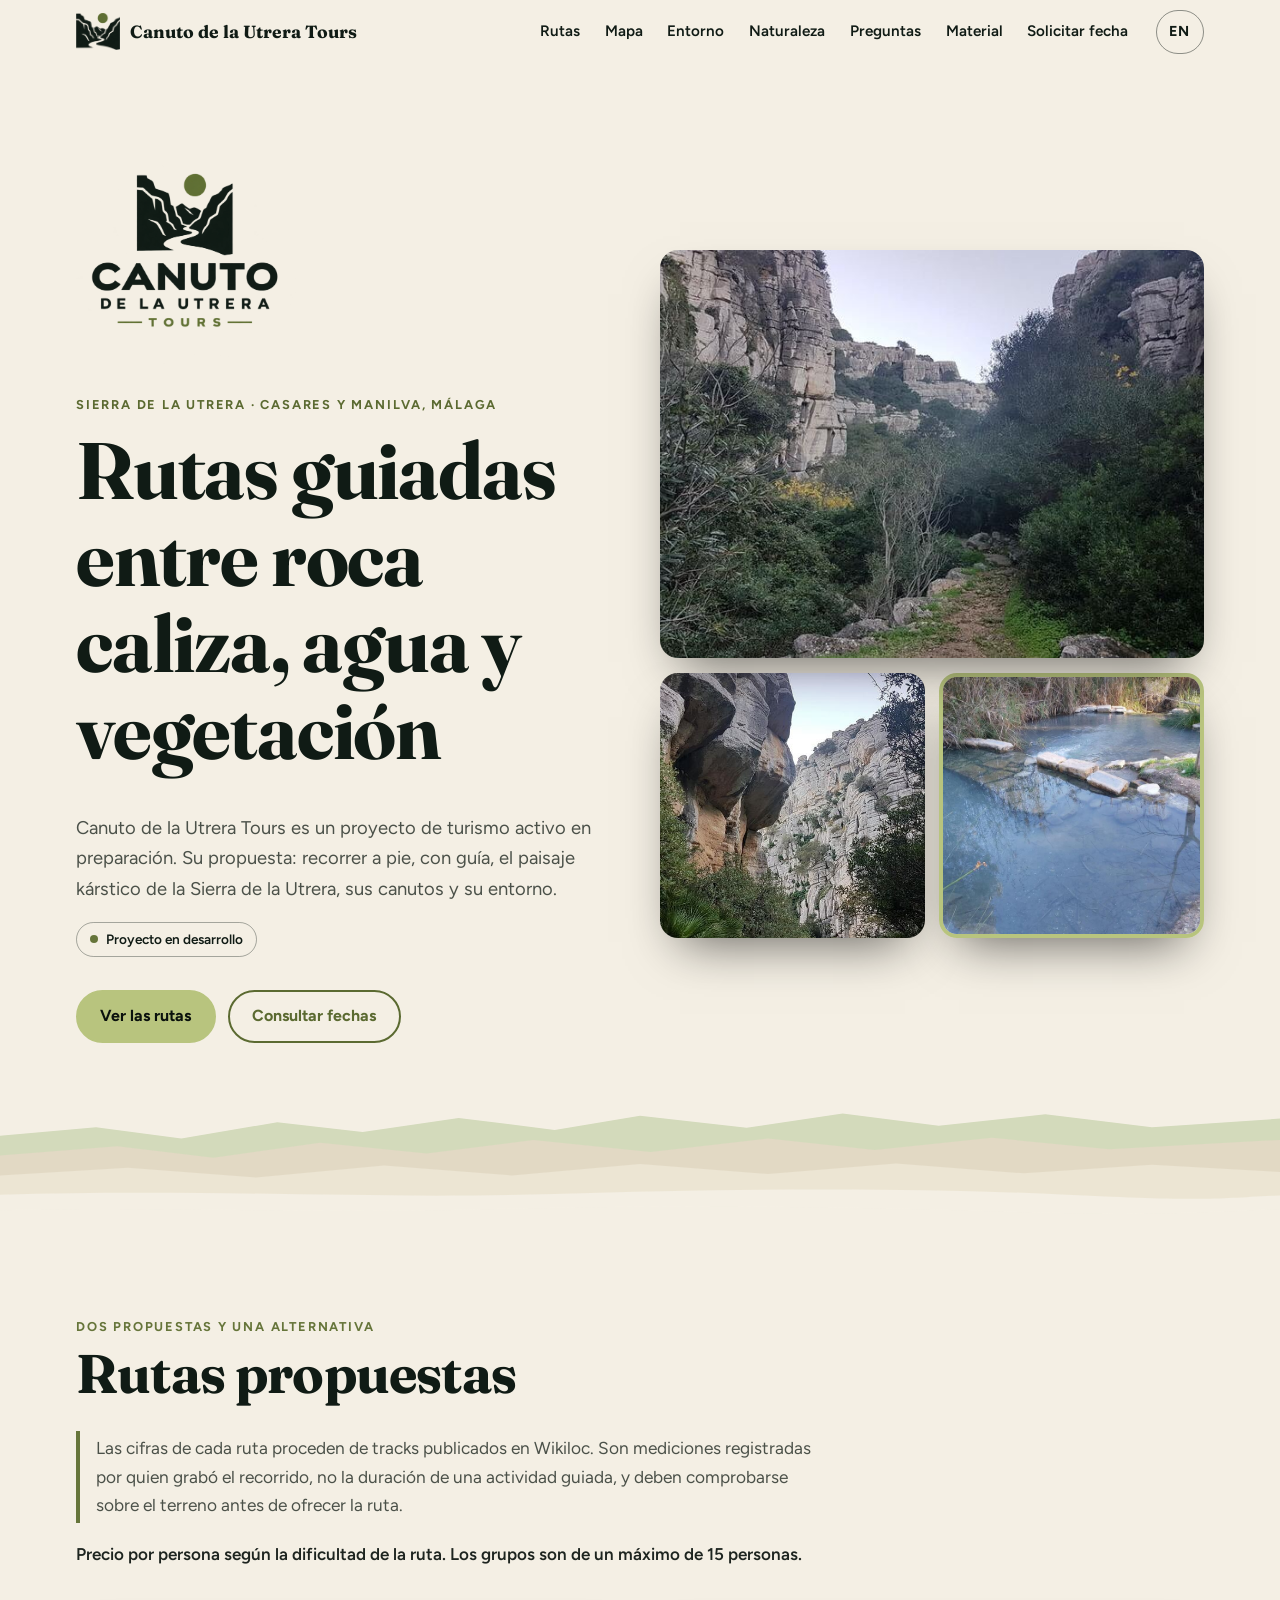
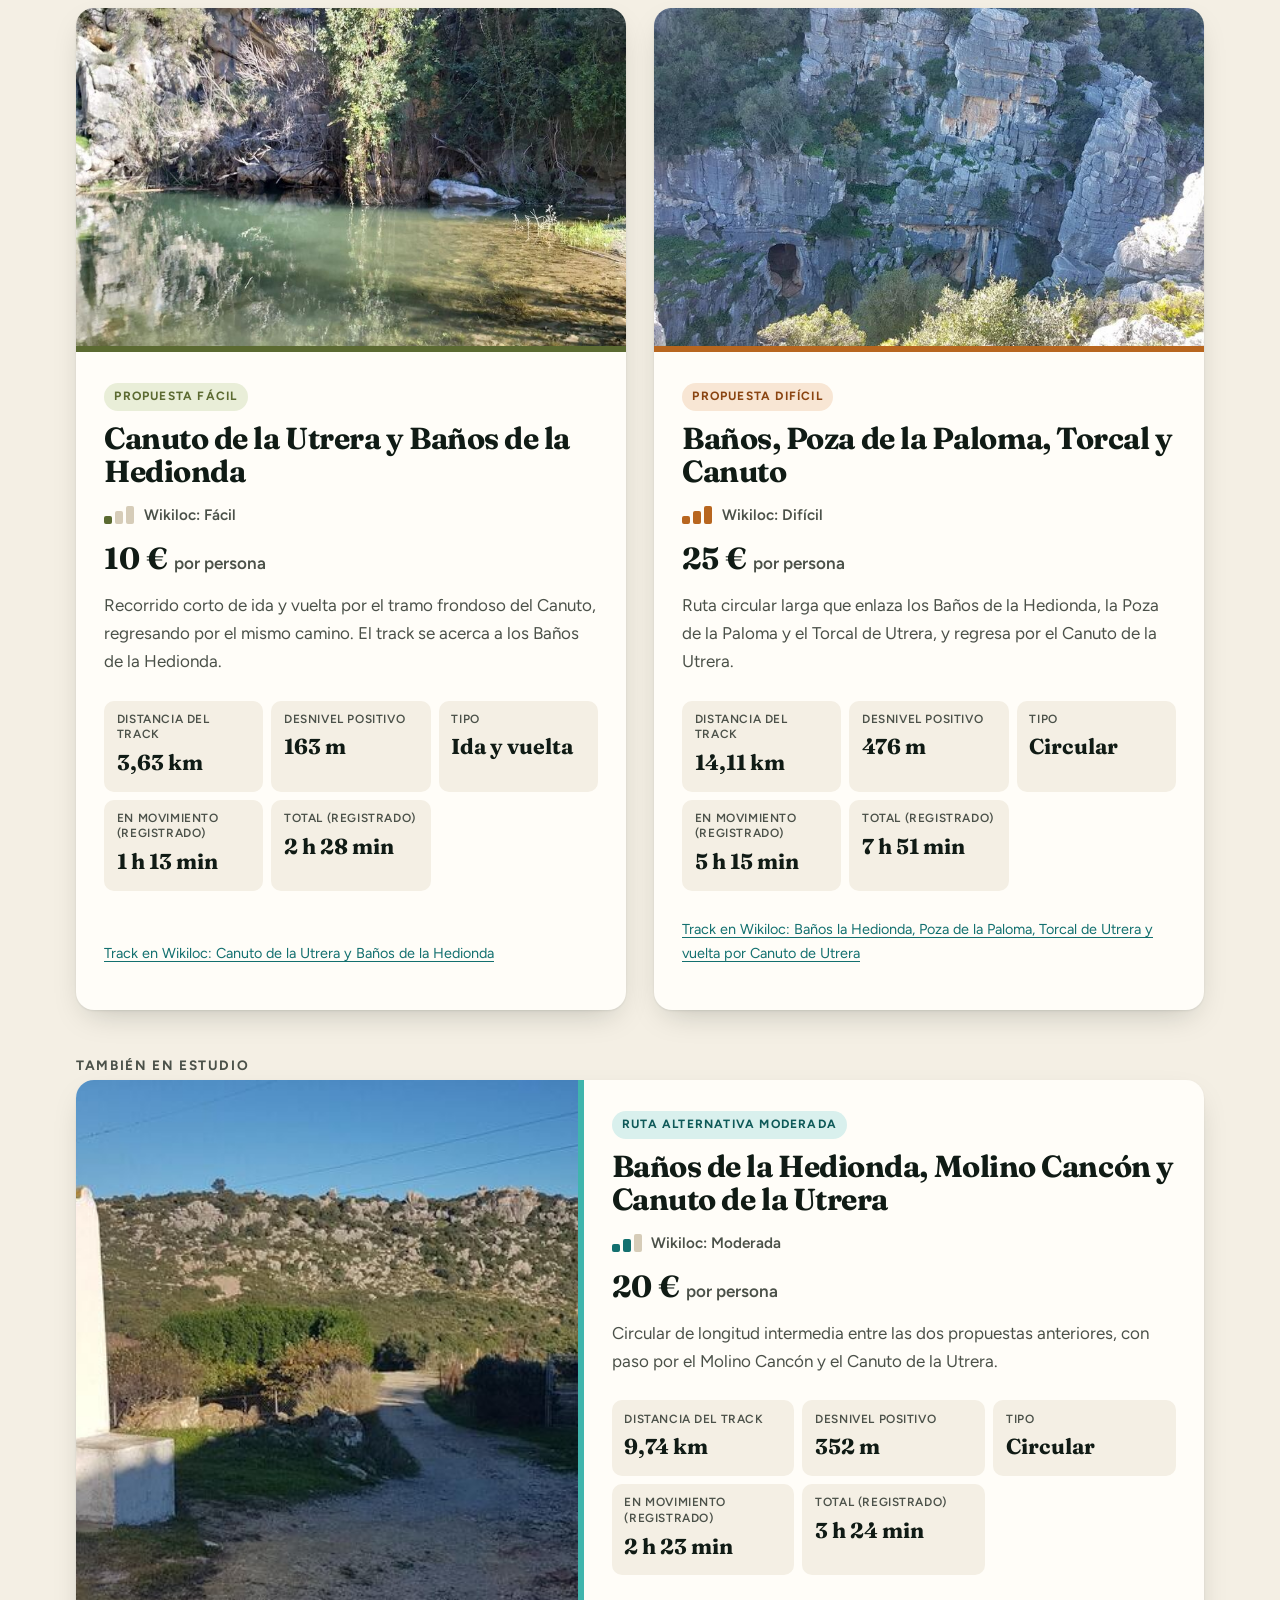
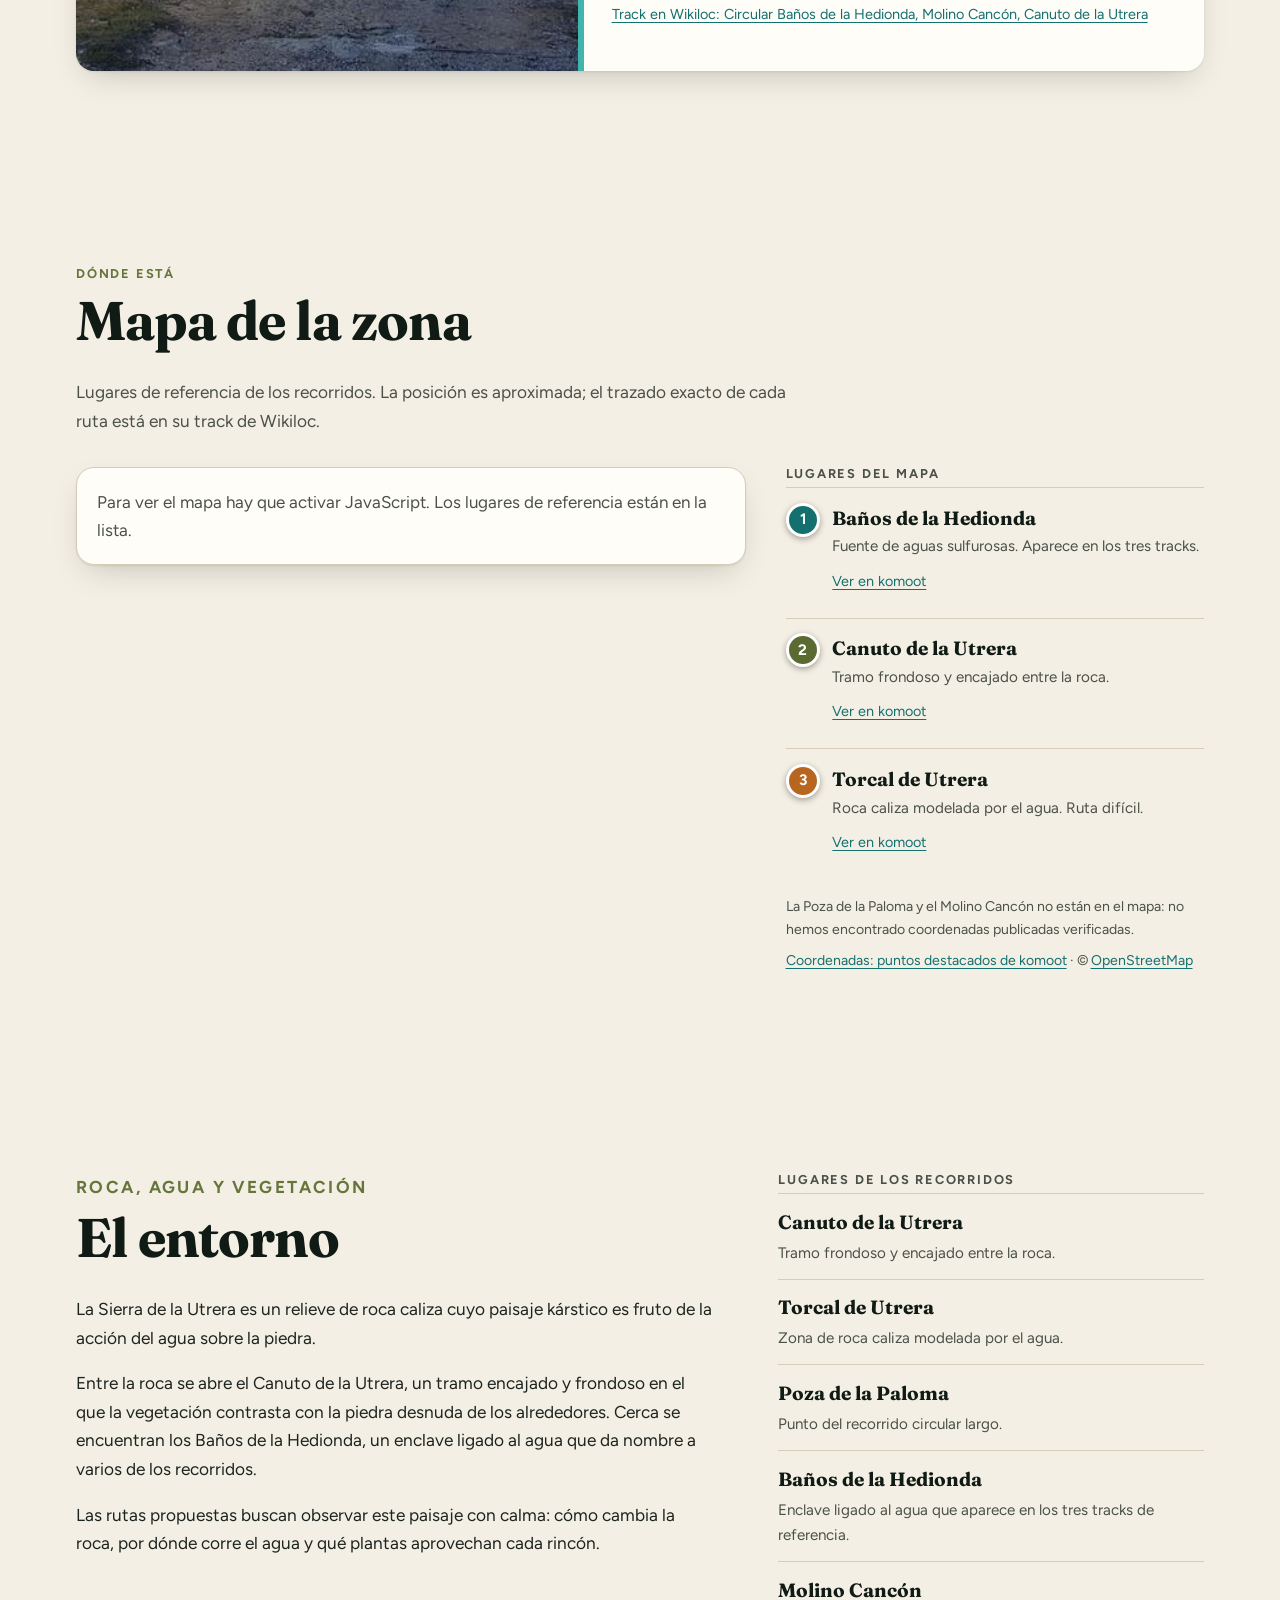
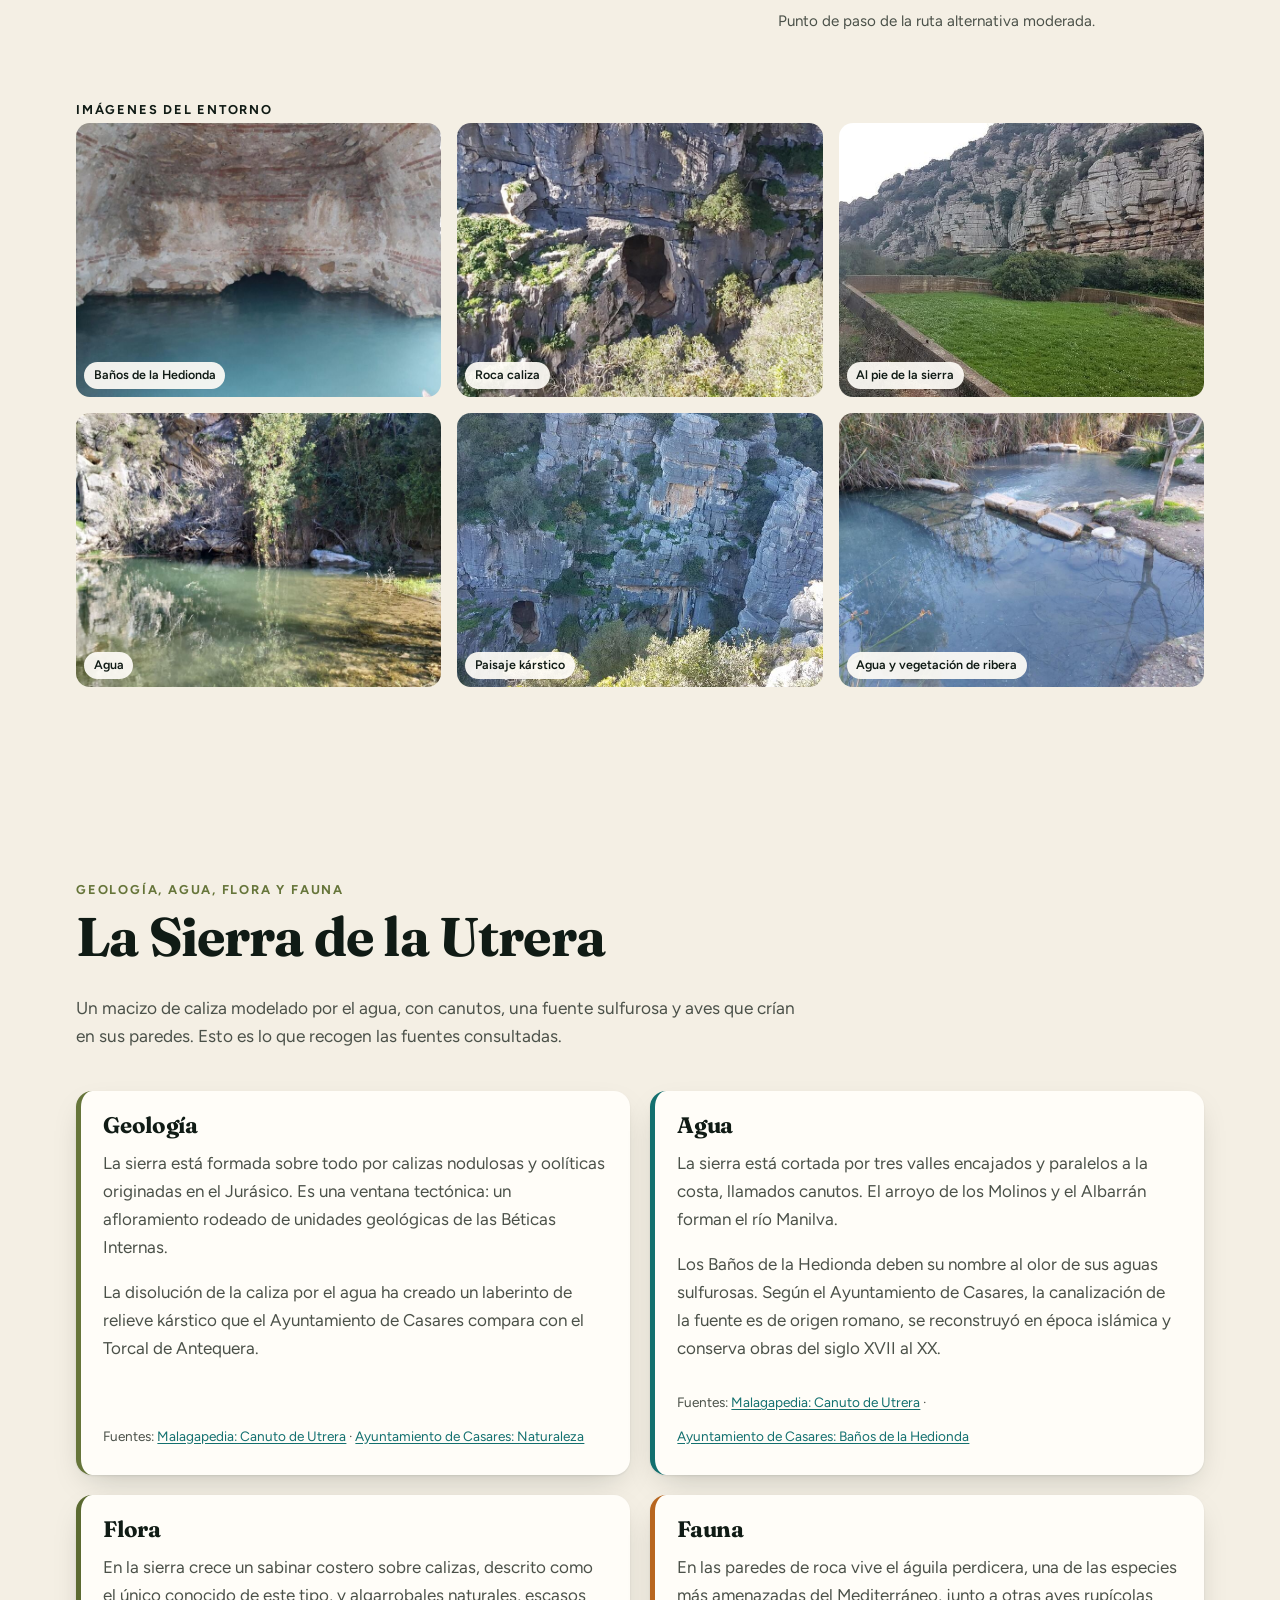
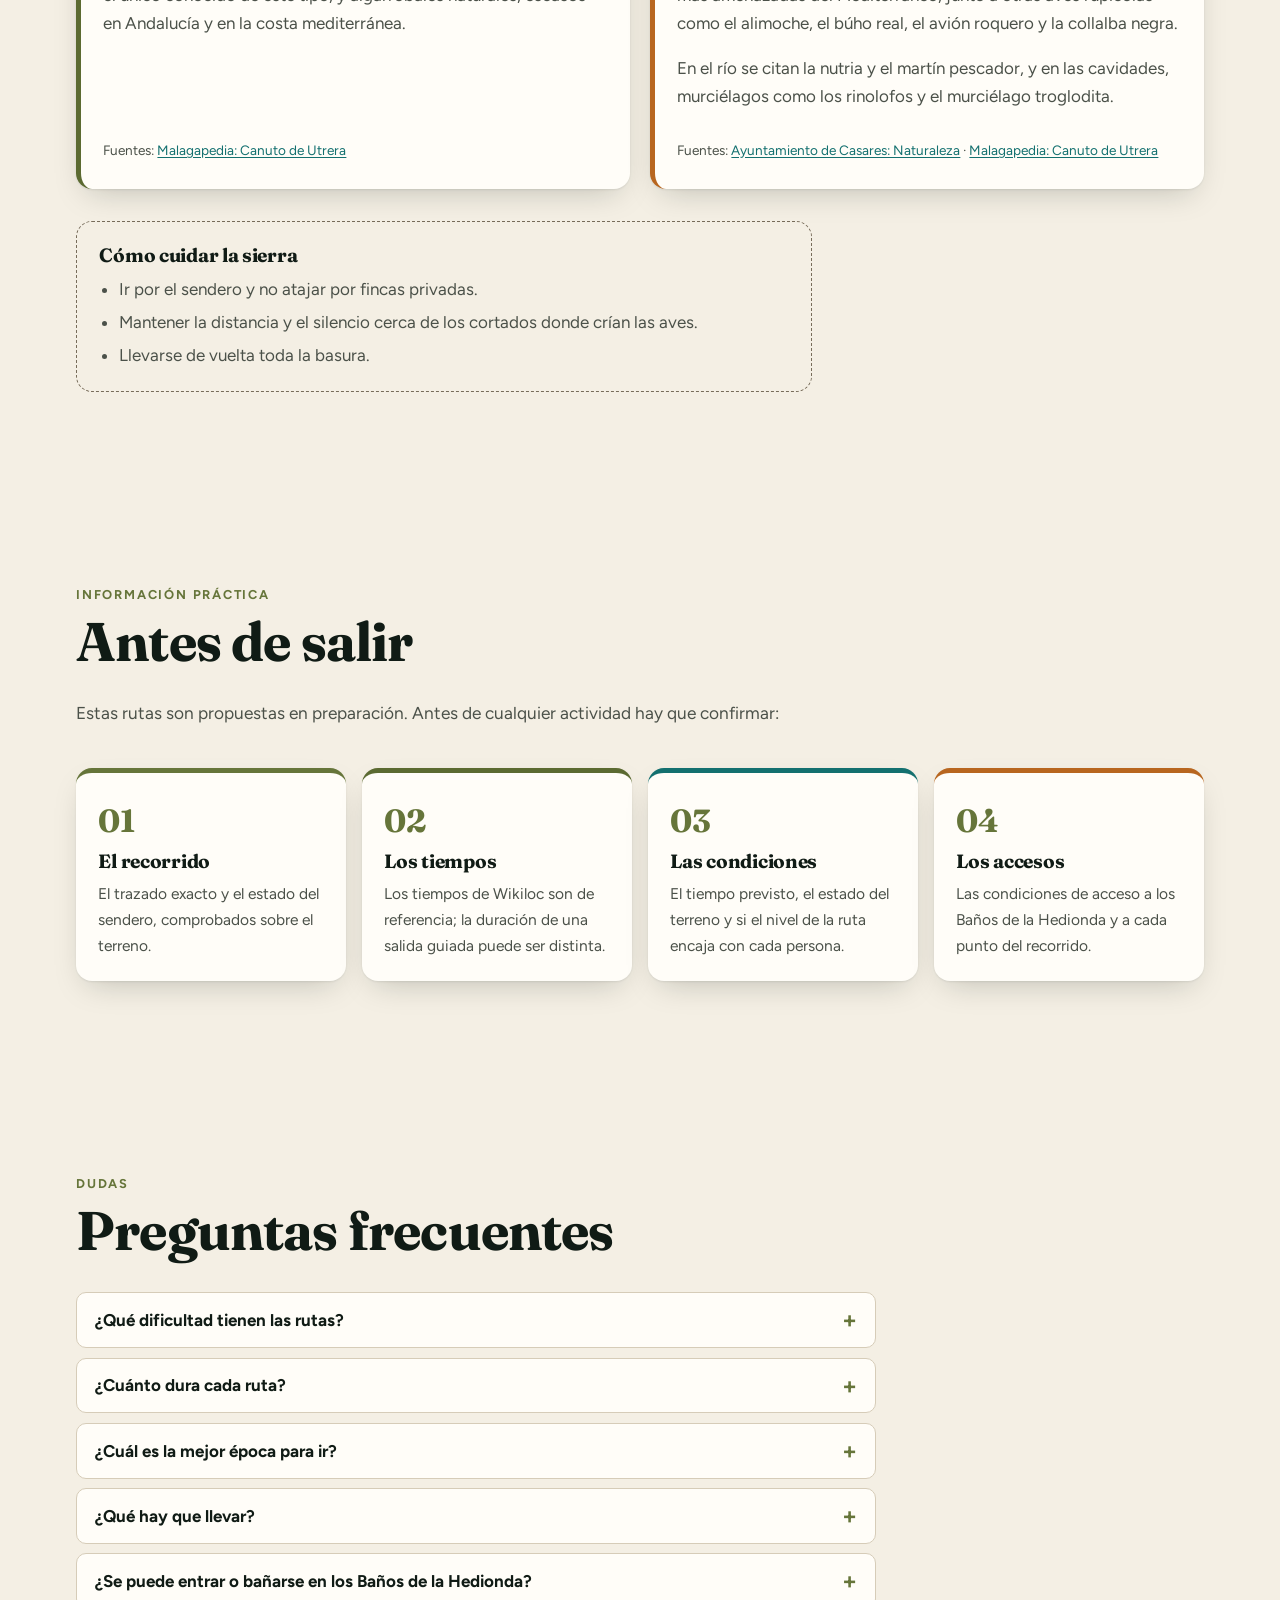
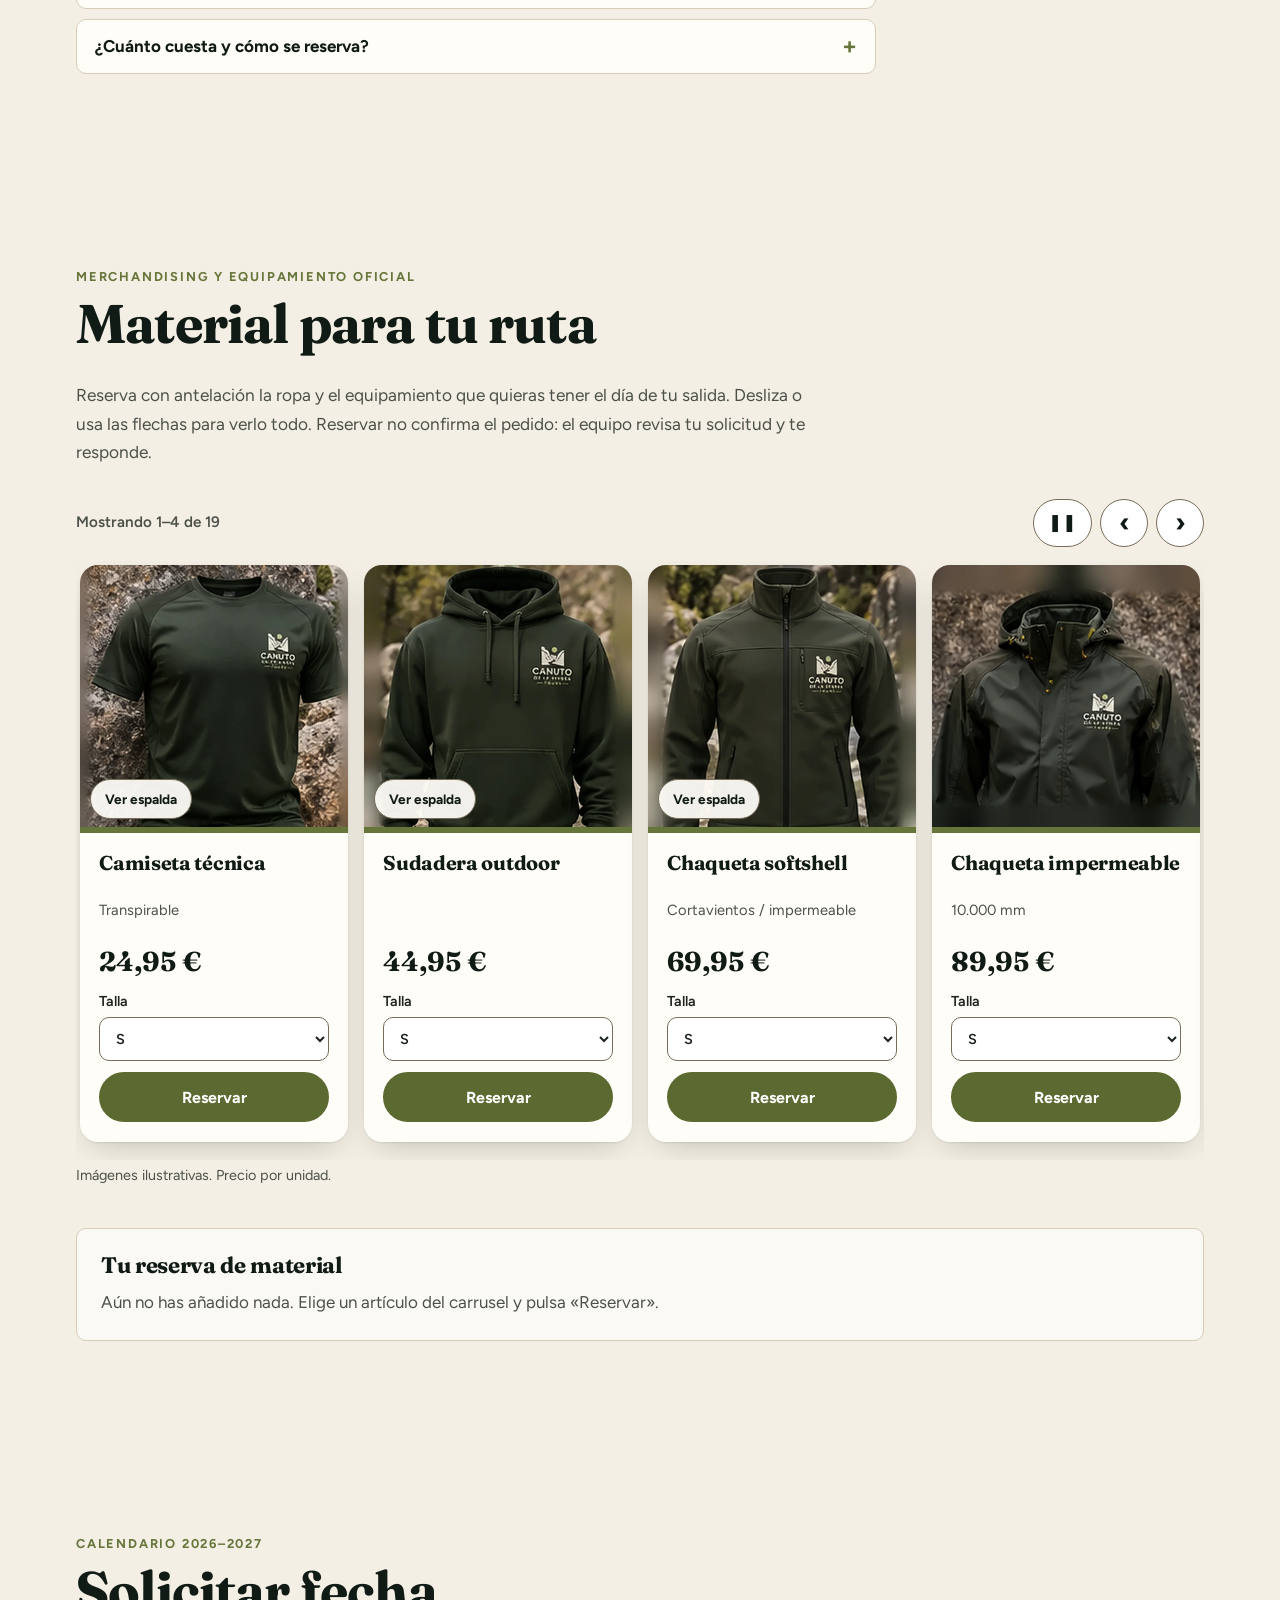
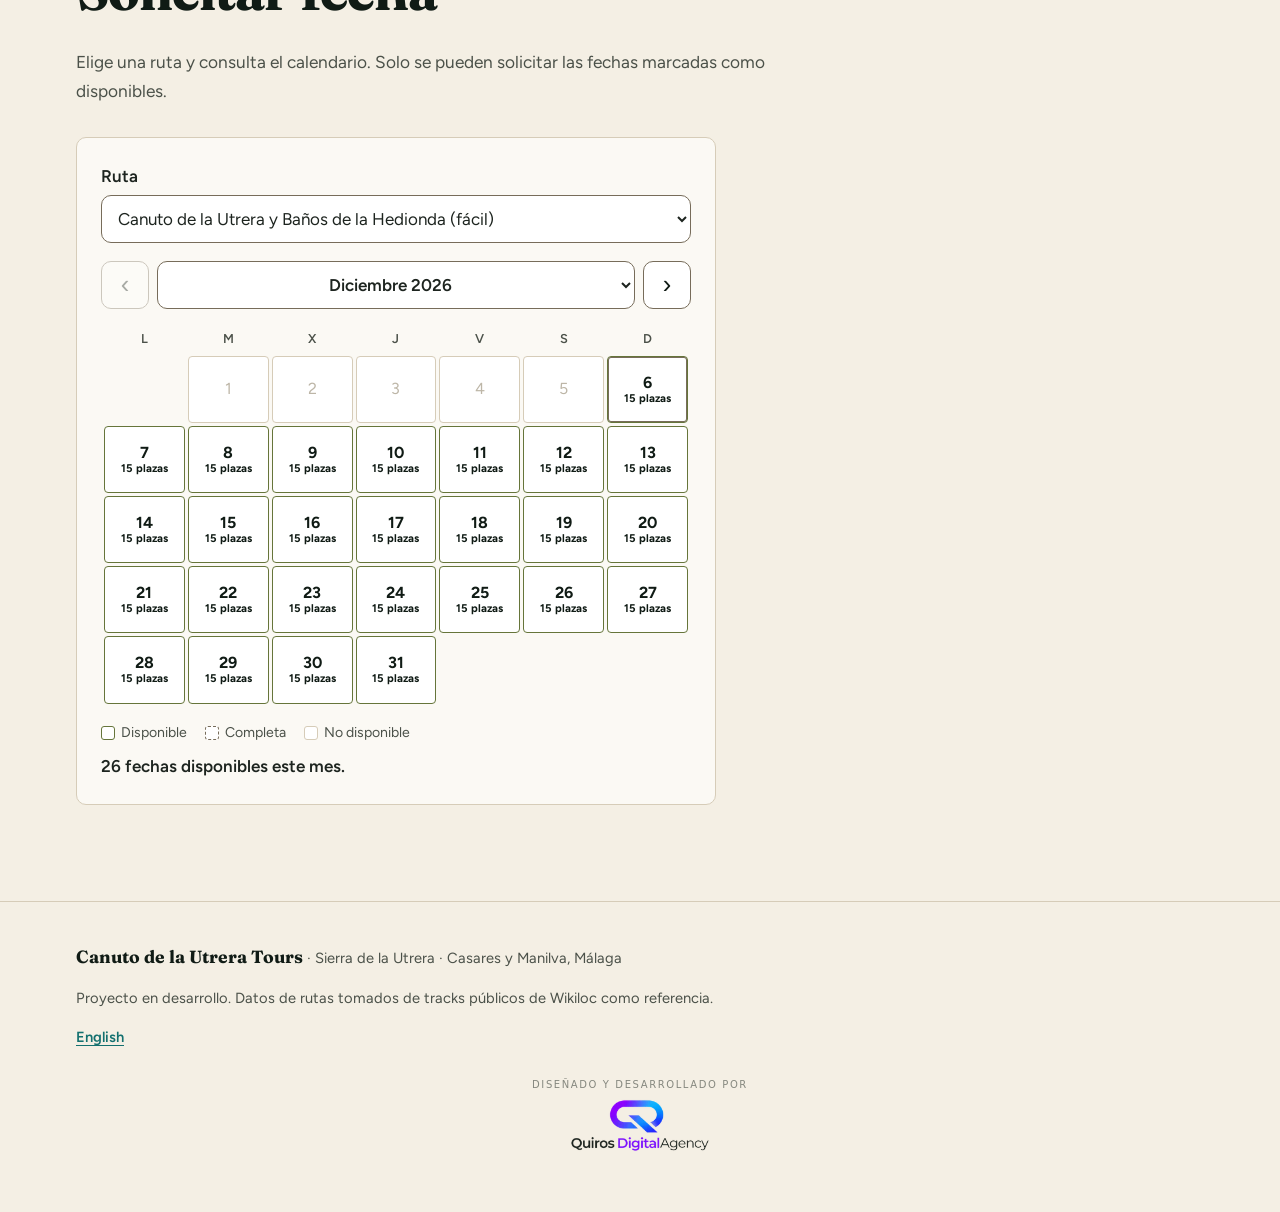
==== index.html @ 84bdc3fd "Fotos mejores de cada producto, espalda en camiseta, sudadera y softshell - Cada artículo con su fot" ====
<!doctype html>
<html lang="es">
<head>
  <meta charset="utf-8">
  <meta name="viewport" content="width=device-width, initial-scale=1">
  <title>Canuto de la Utrera Tours · Rutas guiadas por la Sierra de la Utrera</title>
  <meta name="description" content="Proyecto de turismo activo con rutas guiadas por el entorno natural y geológico de la Sierra de la Utrera, entre Casares y Manilva (Málaga).">
  <meta property="og:type" content="website">
  <meta property="og:locale" content="es_ES">
  <meta property="og:locale:alternate" content="en_GB">
  <meta property="og:site_name" content="Canuto de la Utrera Tours">
  <meta property="og:title" content="Canuto de la Utrera Tours · Rutas guiadas por la Sierra de la Utrera">
  <meta property="og:description" content="Proyecto de turismo activo con rutas guiadas por el entorno natural y geológico de la Sierra de la Utrera, entre Casares y Manilva (Málaga).">
  <link rel="alternate" hreflang="es" href="index.html">
  <link rel="alternate" hreflang="en" href="en.html">
  <meta name="twitter:card" content="summary">
  <meta name="theme-color" content="#f4efe4">
  <meta name="color-scheme" content="light">
  <link rel="manifest" href="manifest.json">
  <link rel="icon" href="favicon-32.png" type="image/png" sizes="32x32">
  <link rel="apple-touch-icon" href="favicon-180.png">
  <link rel="preconnect" href="https://fonts.googleapis.com">
  <link rel="preconnect" href="https://fonts.gstatic.com" crossorigin>
  <link rel="stylesheet" href="https://fonts.googleapis.com/css2?family=Fraunces:opsz,wght@9..144,500;9..144,700&family=Figtree:wght@400;600;700&display=swap">
  <link rel="stylesheet" href="styles.v4.css">
  <link rel="stylesheet" href="vendor/leaflet/leaflet.css">
</head>
<body>
  <a class="saltar" href="#contenido">Saltar al contenido</a>

  <header class="cabecera">
    <div class="envoltura cabecera-in">
      <a class="marca" href="#inicio"><img src="img/marca.png" alt="" width="44" height="37"><span>Canuto de la Utrera Tours</span></a>
      <nav aria-label="Principal">
        <ul>
          <li><a href="#rutas">Rutas</a></li>
          <li><a href="#mapa">Mapa</a></li>
          <li><a href="#entorno">Entorno</a></li>
          <li><a href="#naturaleza">Naturaleza</a></li>
          <li><a href="#preguntas">Preguntas</a></li>
          <li><a href="#material">Material</a></li>
          <li><a href="#reservas">Solicitar fecha</a></li>
        </ul>
      </nav>
      <a class="idioma" href="en.html" hreflang="en" lang="en" aria-label="Read this page in English"><span aria-hidden="true">EN</span></a>
    </div>
  </header>

  <main id="contenido" tabindex="-1">
    <section class="portada" id="inicio" aria-labelledby="inicio-t">
      <div class="envoltura portada-in">
        <div class="portada-texto">
          <img class="portada-logo" src="img/logo.png" alt="Logotipo de Canuto de la Utrera Tours" width="640" height="661">
          <p class="antetitulo">Sierra de la Utrera · Casares y Manilva, Málaga</p>
          <h1 id="inicio-t">Rutas guiadas entre roca caliza, agua y vegetación</h1>
          <p class="entradilla">Canuto de la Utrera Tours es un proyecto de turismo activo en preparación. Su propuesta: recorrer a pie, con guía, el paisaje kárstico de la Sierra de la Utrera, sus canutos y su entorno.</p>
          <p class="estado">Proyecto en desarrollo</p>
          <p class="portada-acciones"><a class="boton boton-claro" href="#rutas">Ver las rutas</a><a class="boton boton-borde" href="#reservas">Consultar fechas</a></p>
        </div>
        <div class="portada-fotos">
          <figure class="pf pf-1"><img src="img/sendero-canuto.jpg" srcset="img/sendero-canuto-800.jpg 800w, img/sendero-canuto.jpg 1600w" sizes="(min-width: 60rem) 34rem, 100vw" alt="Sendero entre vegetación que se adentra en un barranco de paredes calizas" loading="eager" decoding="async"></figure>
          <figure class="pf pf-2"><img src="img/barranco.jpg" srcset="img/barranco-800.jpg 800w, img/barranco.jpg 1600w" sizes="(min-width: 60rem) 17rem, 1px" alt="Paredes de roca caliza que se cierran entre árboles, formando un barranco" loading="eager" decoding="async"></figure>
          <figure class="pf pf-3"><img src="img/agua-turquesa.jpg" srcset="img/agua-turquesa-800.jpg 800w, img/agua-turquesa.jpg 1600w" sizes="(min-width: 60rem) 17rem, 1px" alt="Agua de tono turquesa que corre entre losas de piedra y cañas" loading="eager" decoding="async"></figure>
        </div>
      </div>
      <svg class="estratos" viewBox="0 0 1200 360" preserveAspectRatio="none" aria-hidden="true" focusable="false">
      <path class="e1" d="M0 120 L90 96 L170 128 L260 82 L340 110 L430 70 L520 104 L600 64 L700 98 L790 58 L880 92 L980 60 L1080 96 L1200 72 V360 H0Z"/>
      <path class="e2" d="M0 176 L110 150 L200 182 L300 140 L400 170 L500 132 L610 166 L720 128 L820 160 L930 126 L1040 158 L1200 132 V360 H0Z"/>
      <path class="e3" d="M0 232 L120 210 L240 238 L360 204 L480 232 L600 200 L720 228 L840 198 L960 226 L1080 202 L1200 222 V360 H0Z"/>
      <path class="e4" d="M0 286 C200 268 340 300 520 284 S860 266 1000 286 S1140 296 1200 288 V360 H0Z"/>
      <path class="agua" d="M0 330 C150 318 300 340 450 328 S750 316 900 330 S1100 342 1200 326 V360 H0Z"/>
    </svg>
    </section>

    <section class="seccion" id="rutas" aria-labelledby="rutas-t">
      <div class="envoltura">
        <p class="kicker">Dos propuestas y una alternativa</p>
        <h2 id="rutas-t">Rutas propuestas</h2>
        <p class="aviso">Las cifras de cada ruta proceden de tracks publicados en Wikiloc. Son mediciones registradas por quien grabó el recorrido, no la duración de una actividad guiada, y deben comprobarse sobre el terreno antes de ofrecer la ruta.</p>
        <p class="rutas-precio-nota">Precio por persona según la dificultad de la ruta. Los grupos son de un máximo de 15 personas.</p>
        <div class="rutas">
      <article class="ruta ruta-facil" id="ruta-facil" aria-labelledby="ruta-facil-t">
        <figure class="ruta-foto"><img src="img/poza.jpg" srcset="img/poza-800.jpg 800w, img/poza.jpg 1600w" sizes="(min-width: 56rem) 36rem, 100vw" alt="Poza de agua clara al pie de paredes de roca cubiertas de vegetación" loading="lazy" decoding="async"></figure>
        <div class="ruta-cuerpo">
        <div class="ruta-cab">
          <p class="ruta-etiqueta">Propuesta fácil</p>
          <h3 id="ruta-facil-t">Canuto de la Utrera y Baños de la Hedionda</h3>
          <p class="nivel nivel-facil"><span class="nivel-marcas" aria-hidden="true"><span class="on"></span><span class=""></span><span class=""></span></span>Wikiloc: Fácil</p>
          <p class="ruta-precio"><strong>10 €</strong> por persona</p>
        </div>
        <p class="ruta-resumen">Recorrido corto de ida y vuelta por el tramo frondoso del Canuto, regresando por el mismo camino. El track se acerca a los Baños de la Hedionda.</p>
        <dl class="ruta-datos">
          <div><dt>Distancia del track</dt><dd>3,63 km</dd></div>
          <div><dt>Desnivel positivo</dt><dd>163 m</dd></div>
          <div><dt>Tipo</dt><dd>Ida y vuelta</dd></div>
          <div><dt>En movimiento (registrado)</dt><dd>1 h 13 min</dd></div>
          <div><dt>Total (registrado)</dt><dd>2 h 28 min</dd></div>
        </dl>
        <p class="ruta-fuente"><a href="https://es.wikiloc.com/rutas-senderismo/canuto-de-la-utrera-y-banos-de-la-hedionda-casares-malaga-23-05-2021-73880812" rel="noopener" target="_blank" hreflang="es">Track en Wikiloc: Canuto de la Utrera y Baños de la Hedionda<span class="sr-only"> (abre en una pestaña nueva)</span></a></p>
        </div>
      </article>
      <article class="ruta ruta-dificil" id="ruta-dificil" aria-labelledby="ruta-dificil-t">
        <figure class="ruta-foto"><img src="img/paredes-karsticas.jpg" srcset="img/paredes-karsticas-800.jpg 800w, img/paredes-karsticas.jpg 1600w" sizes="(min-width: 56rem) 36rem, 100vw" alt="Paredes de roca caliza agrietadas y con oquedades, vistas desde lo alto" loading="lazy" decoding="async"></figure>
        <div class="ruta-cuerpo">
        <div class="ruta-cab">
          <p class="ruta-etiqueta">Propuesta difícil</p>
          <h3 id="ruta-dificil-t">Baños, Poza de la Paloma, Torcal y Canuto</h3>
          <p class="nivel nivel-dificil"><span class="nivel-marcas" aria-hidden="true"><span class="on"></span><span class="on"></span><span class="on"></span></span>Wikiloc: Difícil</p>
          <p class="ruta-precio"><strong>25 €</strong> por persona</p>
        </div>
        <p class="ruta-resumen">Ruta circular larga que enlaza los Baños de la Hedionda, la Poza de la Paloma y el Torcal de Utrera, y regresa por el Canuto de la Utrera.</p>
        <dl class="ruta-datos">
          <div><dt>Distancia del track</dt><dd>14,11 km</dd></div>
          <div><dt>Desnivel positivo</dt><dd>476 m</dd></div>
          <div><dt>Tipo</dt><dd>Circular</dd></div>
          <div><dt>En movimiento (registrado)</dt><dd>5 h 15 min</dd></div>
          <div><dt>Total (registrado)</dt><dd>7 h 51 min</dd></div>
        </dl>
        <p class="ruta-fuente"><a href="https://es.wikiloc.com/rutas-senderismo/banos-la-hedionda-poza-de-la-paloma-torcal-de-utrera-y-vuelta-por-canuto-de-utrera-en-casares-46228989" rel="noopener" target="_blank" hreflang="es">Track en Wikiloc: Baños la Hedionda, Poza de la Paloma, Torcal de Utrera y vuelta por Canuto de Utrera<span class="sr-only"> (abre en una pestaña nueva)</span></a></p>
        </div>
      </article>
        </div>
        <div class="alternativas">
          <h3 class="alt-t">También en estudio</h3>
      <article class="ruta ruta-moderada ruta-alt" id="ruta-moderada" aria-labelledby="ruta-moderada-t">
        <figure class="ruta-foto"><img src="img/edificio-camino.jpg" srcset="img/edificio-camino-800.jpg 800w, img/edificio-camino.jpg 1600w" sizes="(min-width: 56rem) 36rem, 100vw" alt="Pequeño edificio blanco junto a un camino de tierra, con la sierra al fondo" loading="lazy" decoding="async"></figure>
        <div class="ruta-cuerpo">
        <div class="ruta-cab">
          <p class="ruta-etiqueta">Ruta alternativa moderada</p>
          <h3 id="ruta-moderada-t">Baños de la Hedionda, Molino Cancón y Canuto de la Utrera</h3>
          <p class="nivel nivel-moderada"><span class="nivel-marcas" aria-hidden="true"><span class="on"></span><span class="on"></span><span class=""></span></span>Wikiloc: Moderada</p>
          <p class="ruta-precio"><strong>20 €</strong> por persona</p>
        </div>
        <p class="ruta-resumen">Circular de longitud intermedia entre las dos propuestas anteriores, con paso por el Molino Cancón y el Canuto de la Utrera.</p>
        <dl class="ruta-datos">
          <div><dt>Distancia del track</dt><dd>9,74 km</dd></div>
          <div><dt>Desnivel positivo</dt><dd>352 m</dd></div>
          <div><dt>Tipo</dt><dd>Circular</dd></div>
          <div><dt>En movimiento (registrado)</dt><dd>2 h 23 min</dd></div>
          <div><dt>Total (registrado)</dt><dd>3 h 24 min</dd></div>
        </dl>
        
        <p class="ruta-fuente"><a href="https://es.wikiloc.com/rutas-senderismo/circular-banos-de-la-hedionda-molino-cancon-canuto-de-la-utrera-casares-malaga-10-12-2018-31274922" rel="noopener" target="_blank" hreflang="es">Track en Wikiloc: Circular Baños de la Hedionda, Molino Cancón, Canuto de la Utrera<span class="sr-only"> (abre en una pestaña nueva)</span></a></p>
        </div>
      </article>
        </div>
      </div>
    </section>

    <section class="seccion seccion-mapa" id="mapa" aria-labelledby="mapa-t">
      <div class="envoltura">
        <p class="kicker">Dónde está</p>
        <h2 id="mapa-t">Mapa de la zona</h2>
        <p class="entradilla-sec">Lugares de referencia de los recorridos. La posición es aproximada; el trazado exacto de cada ruta está en su track de Wikiloc.</p>
        <div class="mapa-in">
          <div class="mapa-lienzo-caja">
            <div id="mapa-lienzo" class="mapa-lienzo" data-mapa hidden></div>
            <p class="mapa-aviso" id="mapa-aviso" role="status">Para ver el mapa hay que activar JavaScript. Los lugares de referencia están en la lista.</p>
          </div>
          <div class="mapa-lista">
            <h3>Lugares del mapa</h3>
            <ol>
              <li class="mp-agua"><span class="mapa-num" aria-hidden="true">1</span><div><strong lang="es">Baños de la Hedionda</strong><span>Fuente de aguas sulfurosas. Aparece en los tres tracks.</span>
                <span class="mapa-acciones"><button type="button" class="enlace" data-mapa-punto="0" hidden>Ver en el mapa</button> <a href="https://www.komoot.com/highlight/4078869" rel="noopener" target="_blank">Ver en komoot<span class="sr-only"> (abre en una pestaña nueva)</span></a></span></div></li>
              <li class="mp-canuto"><span class="mapa-num" aria-hidden="true">2</span><div><strong lang="es">Canuto de la Utrera</strong><span>Tramo frondoso y encajado entre la roca.</span>
                <span class="mapa-acciones"><button type="button" class="enlace" data-mapa-punto="1" hidden>Ver en el mapa</button> <a href="https://www.komoot.com/highlight/4354990" rel="noopener" target="_blank">Ver en komoot<span class="sr-only"> (abre en una pestaña nueva)</span></a></span></div></li>
              <li class="mp-roca"><span class="mapa-num" aria-hidden="true">3</span><div><strong lang="es">Torcal de Utrera</strong><span>Roca caliza modelada por el agua. Ruta difícil.</span>
                <span class="mapa-acciones"><button type="button" class="enlace" data-mapa-punto="2" hidden>Ver en el mapa</button> <a href="https://www.komoot.com/highlight/4078865" rel="noopener" target="_blank">Ver en komoot<span class="sr-only"> (abre en una pestaña nueva)</span></a></span></div></li>
            </ol>
            <p class="mapa-nota">La Poza de la Paloma y el Molino Cancón no están en el mapa: no hemos encontrado coordenadas publicadas verificadas.</p>
            <p class="mapa-nota"><a href="https://www.komoot.com/highlight/4354990" rel="noopener" target="_blank">Coordenadas: puntos destacados de komoot<span class="sr-only"> (abre en una pestaña nueva)</span></a> · © <a href="https://www.openstreetmap.org/copyright" rel="noopener" target="_blank">OpenStreetMap</a></p>
          </div>
        </div>
      </div>
      <script id="datos-mapa" type="application/json">{"centro":[36.3952,-5.2695],"zoom":15,"region":"Mapa interactivo de la Sierra de la Utrera","puntos":[{"nombre":"Baños de la Hedionda","lat":36.39648,"lon":-5.26131,"tipo":"agua","texto":"Fuente de aguas sulfurosas. Aparece en los tres tracks."},{"nombre":"Canuto de la Utrera","lat":36.393805,"lon":-5.26955,"tipo":"canuto","texto":"Tramo frondoso y encajado entre la roca."},{"nombre":"Torcal de Utrera","lat":36.396833,"lon":-5.278472,"tipo":"roca","texto":"Roca caliza modelada por el agua. Ruta difícil."}]}</script>
    </section>

    <section class="seccion seccion-entorno" id="entorno" aria-labelledby="entorno-t">
      <div class="envoltura entorno-in">
        <div class="entorno-texto">
          <p class="kicker">Roca, agua y vegetación</p>
          <h2 id="entorno-t">El entorno</h2>
          <p>La Sierra de la Utrera es un relieve de roca caliza cuyo paisaje kárstico es fruto de la acción del agua sobre la piedra.</p>
          <p>Entre la roca se abre el Canuto de la Utrera, un tramo encajado y frondoso en el que la vegetación contrasta con la piedra desnuda de los alrededores. Cerca se encuentran los Baños de la Hedionda, un enclave ligado al agua que da nombre a varios de los recorridos.</p>
          <p>Las rutas propuestas buscan observar este paisaje con calma: cómo cambia la roca, por dónde corre el agua y qué plantas aprovechan cada rincón.</p>
        </div>
        <div class="entorno-lugares">
          <h3>Lugares de los recorridos</h3>
          <ul>
            <li><strong lang="es">Canuto de la Utrera</strong><span>Tramo frondoso y encajado entre la roca.</span></li>
            <li><strong lang="es">Torcal de Utrera</strong><span>Zona de roca caliza modelada por el agua.</span></li>
            <li><strong lang="es">Poza de la Paloma</strong><span>Punto del recorrido circular largo.</span></li>
            <li><strong lang="es">Baños de la Hedionda</strong><span>Enclave ligado al agua que aparece en los tres tracks de referencia.</span></li>
            <li><strong lang="es">Molino Cancón</strong><span>Punto de paso de la ruta alternativa moderada.</span></li>
          </ul>
        </div>
      </div>
      <div class="envoltura"><h3 class="galeria-t">Imágenes del entorno</h3><div class="galeria">
        <figure class="gal gal-1"><a class="gal-enlace" href="img/banos-boveda.jpg" data-lightbox data-pie="Baños de la Hedionda" data-alt="Bóveda de piedra con franjas de ladrillo sobre una lámina de agua turquesa"><span class="sr-only">Ampliar foto: Baños de la Hedionda</span><img src="img/banos-boveda.jpg" srcset="img/banos-boveda-800.jpg 800w, img/banos-boveda.jpg 1600w" sizes="(min-width: 48rem) 24rem, 50vw" alt="Bóveda de piedra con franjas de ladrillo sobre una lámina de agua turquesa" loading="lazy" decoding="async"></a><figcaption>Baños de la Hedionda</figcaption></figure>
        <figure class="gal gal-2"><a class="gal-enlace" href="img/cueva.jpg" data-lightbox data-pie="Roca caliza" data-alt="Pared de roca caliza con la boca de una cueva, rodeada de matorral"><span class="sr-only">Ampliar foto: Roca caliza</span><img src="img/cueva.jpg" srcset="img/cueva-800.jpg 800w, img/cueva.jpg 1600w" sizes="(min-width: 48rem) 24rem, 50vw" alt="Pared de roca caliza con la boca de una cueva, rodeada de matorral" loading="lazy" decoding="async"></a><figcaption>Roca caliza</figcaption></figure>
        <figure class="gal gal-3"><a class="gal-enlace" href="img/prado-farallon.jpg" data-lightbox data-pie="Al pie de la sierra" data-alt="Prado verde cercado por muros al pie de un farallón de caliza"><span class="sr-only">Ampliar foto: Al pie de la sierra</span><img src="img/prado-farallon.jpg" srcset="img/prado-farallon-800.jpg 800w, img/prado-farallon.jpg 1600w" sizes="(min-width: 48rem) 24rem, 50vw" alt="Prado verde cercado por muros al pie de un farallón de caliza" loading="lazy" decoding="async"></a><figcaption>Al pie de la sierra</figcaption></figure>
        <figure class="gal gal-4"><a class="gal-enlace" href="img/poza.jpg" data-lightbox data-pie="Agua" data-alt="Poza de agua clara al pie de paredes de roca cubiertas de vegetación"><span class="sr-only">Ampliar foto: Agua</span><img src="img/poza.jpg" srcset="img/poza-800.jpg 800w, img/poza.jpg 1600w" sizes="(min-width: 48rem) 24rem, 50vw" alt="Poza de agua clara al pie de paredes de roca cubiertas de vegetación" loading="lazy" decoding="async"></a><figcaption>Agua</figcaption></figure>
        <figure class="gal gal-5"><a class="gal-enlace" href="img/paredes-karsticas.jpg" data-lightbox data-pie="Paisaje kárstico" data-alt="Paredes de roca caliza agrietadas y con oquedades, vistas desde lo alto"><span class="sr-only">Ampliar foto: Paisaje kárstico</span><img src="img/paredes-karsticas.jpg" srcset="img/paredes-karsticas-800.jpg 800w, img/paredes-karsticas.jpg 1600w" sizes="(min-width: 48rem) 24rem, 50vw" alt="Paredes de roca caliza agrietadas y con oquedades, vistas desde lo alto" loading="lazy" decoding="async"></a><figcaption>Paisaje kárstico</figcaption></figure>
        <figure class="gal gal-6"><a class="gal-enlace" href="img/agua-turquesa.jpg" data-lightbox data-pie="Agua y vegetación de ribera" data-alt="Agua de tono turquesa que corre entre losas de piedra y cañas"><span class="sr-only">Ampliar foto: Agua y vegetación de ribera</span><img src="img/agua-turquesa.jpg" srcset="img/agua-turquesa-800.jpg 800w, img/agua-turquesa.jpg 1600w" sizes="(min-width: 48rem) 24rem, 50vw" alt="Agua de tono turquesa que corre entre losas de piedra y cañas" loading="lazy" decoding="async"></a><figcaption>Agua y vegetación de ribera</figcaption></figure>
      </div></div>
    </section>


    <section class="seccion seccion-naturaleza" id="naturaleza" aria-labelledby="naturaleza-t">
      <div class="envoltura">
        <p class="kicker">Geología, agua, flora y fauna</p>
        <h2 id="naturaleza-t">La Sierra de la Utrera</h2>
        <p class="entradilla-sec">Un macizo de caliza modelado por el agua, con canutos, una fuente sulfurosa y aves que crían en sus paredes. Esto es lo que recogen las fuentes consultadas.</p>
        <div class="naturaleza">
          <article class="nat nat-geologia" aria-labelledby="nat-geologia-t">
            <h3 id="nat-geologia-t">Geología</h3>
            <p>La sierra está formada sobre todo por calizas nodulosas y oolíticas originadas en el Jurásico. Es una ventana tectónica: un afloramiento rodeado de unidades geológicas de las Béticas Internas.</p>
            <p>La disolución de la caliza por el agua ha creado un laberinto de relieve kárstico que el Ayuntamiento de Casares compara con el Torcal de Antequera.</p>
            <p class="nat-fuentes">Fuentes: <a href="https://malagapedia.wikanda.es/wiki/Canuto_de_Utrera" rel="noopener" target="_blank">Malagapedia: Canuto de Utrera<span class="sr-only"> (abre en una pestaña nueva)</span></a> · <a href="https://www.casares.es/turismo/naturaleza-2/" rel="noopener" target="_blank">Ayuntamiento de Casares: Naturaleza<span class="sr-only"> (abre en una pestaña nueva)</span></a></p>
          </article>
          <article class="nat nat-agua" aria-labelledby="nat-agua-t">
            <h3 id="nat-agua-t">Agua</h3>
            <p>La sierra está cortada por tres valles encajados y paralelos a la costa, llamados canutos. El arroyo de los Molinos y el Albarrán forman el río Manilva.</p>
            <p>Los Baños de la Hedionda deben su nombre al olor de sus aguas sulfurosas. Según el Ayuntamiento de Casares, la canalización de la fuente es de origen romano, se reconstruyó en época islámica y conserva obras del siglo XVII al XX.</p>
            <p class="nat-fuentes">Fuentes: <a href="https://malagapedia.wikanda.es/wiki/Canuto_de_Utrera" rel="noopener" target="_blank">Malagapedia: Canuto de Utrera<span class="sr-only"> (abre en una pestaña nueva)</span></a> · <a href="https://www.casares.es/en/tourism/what-to-see-in-casares/hedionda-baths/" rel="noopener" target="_blank">Ayuntamiento de Casares: Baños de la Hedionda<span class="sr-only"> (abre en una pestaña nueva)</span></a></p>
          </article>
          <article class="nat nat-flora" aria-labelledby="nat-flora-t">
            <h3 id="nat-flora-t">Flora</h3>
            <p>En la sierra crece un sabinar costero sobre calizas, descrito como el único conocido de este tipo, y algarrobales naturales, escasos en Andalucía y en la costa mediterránea.</p>
            <p class="nat-fuentes">Fuentes: <a href="https://malagapedia.wikanda.es/wiki/Canuto_de_Utrera" rel="noopener" target="_blank">Malagapedia: Canuto de Utrera<span class="sr-only"> (abre en una pestaña nueva)</span></a></p>
          </article>
          <article class="nat nat-fauna" aria-labelledby="nat-fauna-t">
            <h3 id="nat-fauna-t">Fauna</h3>
            <p>En las paredes de roca vive el águila perdicera, una de las especies más amenazadas del Mediterráneo, junto a otras aves rupícolas como el alimoche, el búho real, el avión roquero y la collalba negra.</p>
            <p>En el río se citan la nutria y el martín pescador, y en las cavidades, murciélagos como los rinolofos y el murciélago troglodita.</p>
            <p class="nat-fuentes">Fuentes: <a href="https://www.casares.es/turismo/naturaleza-2/" rel="noopener" target="_blank">Ayuntamiento de Casares: Naturaleza<span class="sr-only"> (abre en una pestaña nueva)</span></a> · <a href="https://malagapedia.wikanda.es/wiki/Canuto_de_Utrera" rel="noopener" target="_blank">Malagapedia: Canuto de Utrera<span class="sr-only"> (abre en una pestaña nueva)</span></a></p>
          </article>
        </div>
        <div class="cuidado">
          <h3>Cómo cuidar la sierra</h3>
          <ul>
            <li>Ir por el sendero y no atajar por fincas privadas.</li>
            <li>Mantener la distancia y el silencio cerca de los cortados donde crían las aves.</li>
            <li>Llevarse de vuelta toda la basura.</li>
          </ul>
        </div>
      </div>
    </section>

    <section class="seccion" id="antes" aria-labelledby="antes-t">
      <div class="envoltura">
        <p class="kicker">Información práctica</p>
        <h2 id="antes-t">Antes de salir</h2>
        <p class="entradilla-sec">Estas rutas son propuestas en preparación. Antes de cualquier actividad hay que confirmar:</p>
        <ol class="antes">
          <li><h3>El recorrido</h3><p>El trazado exacto y el estado del sendero, comprobados sobre el terreno.</p></li>
          <li><h3>Los tiempos</h3><p>Los tiempos de Wikiloc son de referencia; la duración de una salida guiada puede ser distinta.</p></li>
          <li><h3>Las condiciones</h3><p>El tiempo previsto, el estado del terreno y si el nivel de la ruta encaja con cada persona.</p></li>
          <li><h3>Los accesos</h3><p>Las condiciones de acceso a los Baños de la Hedionda y a cada punto del recorrido.</p></li>
        </ol>
      </div>
    </section>

    <section class="seccion seccion-faq" id="preguntas" aria-labelledby="preguntas-t">
      <div class="envoltura">
        <p class="kicker">Dudas</p>
        <h2 id="preguntas-t">Preguntas frecuentes</h2>
        <div class="faq">
          <details>
            <summary>¿Qué dificultad tienen las rutas?</summary>
            <div class="faq-r"><p>Usamos la clasificación de los tracks de Wikiloc. La ruta difícil incluye terreno rocoso, trepadas y pasos que requieren cuidado.</p><ul class="faq-rutas"><li><a href="#ruta-facil">Canuto de la Utrera y Baños de la Hedionda</a>: Fácil · 3,63 km · 163 m</li><li><a href="#ruta-dificil">Baños, Poza de la Paloma, Torcal y Canuto</a>: Difícil · 14,11 km · 476 m</li><li><a href="#ruta-moderada">Baños de la Hedionda, Molino Cancón y Canuto de la Utrera</a>: Moderada · 9,74 km · 352 m</li></ul></div>
          </details>
          <details>
            <summary>¿Cuánto dura cada ruta?</summary>
            <div class="faq-r"><p>Estos son los tiempos que registró en Wikiloc quien grabó cada track. La duración de una salida guiada todavía no está definida y puede ser distinta.</p><ul class="faq-rutas"><li><a href="#ruta-facil">Canuto de la Utrera y Baños de la Hedionda</a>: en movimiento (registrado) 1 h 13 min · total (registrado) 2 h 28 min</li><li><a href="#ruta-dificil">Baños, Poza de la Paloma, Torcal y Canuto</a>: en movimiento (registrado) 5 h 15 min · total (registrado) 7 h 51 min</li><li><a href="#ruta-moderada">Baños de la Hedionda, Molino Cancón y Canuto de la Utrera</a>: en movimiento (registrado) 2 h 23 min · total (registrado) 3 h 24 min</li></ul></div>
          </details>
          <details>
            <summary>¿Cuál es la mejor época para ir?</summary>
            <div class="faq-r"><p>El proyecto aún no ha fijado temporadas. Las fechas abiertas aparecerán en el calendario, y antes de cada salida se revisan la previsión del tiempo y el estado del sendero.</p></div>
          </details>
          <details>
            <summary>¿Qué hay que llevar?</summary>
            <div class="faq-r"><p>La lista de material se confirmará para cada actividad. Como en cualquier ruta a pie por monte: calzado con buena suela, agua, protección solar y ropa adecuada a la previsión. En la ruta difícil conviene llevar las manos libres por las trepadas.</p></div>
          </details>
          <details>
            <summary>¿Se puede entrar o bañarse en los Baños de la Hedionda?</summary>
            <div class="faq-r"><p>No forma parte de las rutas propuestas, porque las condiciones de acceso no están verificadas.</p></div>
          </details>
          <details>
            <summary>¿Cuánto cuesta y cómo se reserva?</summary>
            <div class="faq-r"><p>Precio por persona: ruta fácil 10 €, ruta moderada 20 € y ruta difícil 25 €. Los grupos son de un máximo de 15 personas. Se puede solicitar una fecha desde el calendario; enviar la solicitud no confirma la plaza.</p></div>
          </details>
        </div>
      </div>
    </section>

    <section class="seccion seccion-material" id="material" aria-labelledby="material-t">
      <div class="envoltura">
        <p class="kicker">Merchandising y equipamiento oficial</p>
        <h2 id="material-t">Material para tu ruta</h2>
        <p class="entradilla-sec">Reserva con antelación la ropa y el equipamiento que quieras tener el día de tu salida. Desliza o usa las flechas para verlo todo. Reservar no confirma el pedido: el equipo revisa tu solicitud y te responde.</p>
        <noscript><p class="aviso">Para reservar material hay que activar JavaScript en el navegador. Estos son los artículos y sus precios.</p></noscript>
        <div class="carrusel" data-carrusel role="region" aria-roledescription="carrusel" aria-label="Material del proyecto">
          <div class="carrusel-barra">
            <p class="carrusel-estado" id="car-estado">19 artículos</p>
            <div class="carrusel-ctrl">
              <a class="mr-enlace" id="mr-enlace" href="#mr-t" hidden></a>
              <button type="button" class="car-btn car-play" data-car="play" hidden></button>
              <button type="button" class="car-btn" data-car="ant" aria-label="Artículos anteriores" hidden><span aria-hidden="true">‹</span></button>
              <button type="button" class="car-btn" data-car="sig" aria-label="Artículos siguientes" hidden><span aria-hidden="true">›</span></button>
            </div>
          </div>
          <ul class="carrusel-pista" id="car-pista" tabindex="0" aria-label="Artículos de material. Usa las flechas izquierda y derecha para moverte.">
          <li class="prod" data-prod="camiseta" data-nombre="Camiseta técnica" data-precio="24.95"><figure class="prod-foto"><img src="img/material/camiseta.webp?v=8" srcset="img/material/camiseta-800.webp?v=8 800w, img/material/camiseta.webp?v=8 1000w" sizes="(min-width: 36rem) 20rem, 90vw" alt="Camiseta técnica verde oscuro con el logotipo en el pecho, vista frontal" width="1000" height="1000" loading="lazy" decoding="async"><img src="img/material/camiseta-espalda.webp?v=8" srcset="img/material/camiseta-espalda-800.webp?v=8 800w, img/material/camiseta-espalda.webp?v=8 1000w" sizes="(min-width: 36rem) 20rem, 90vw" alt="Camiseta técnica verde oscuro con el logotipo grande en la espalda" width="1000" height="1000" loading="lazy" decoding="async" hidden><button type="button" class="prod-giro" data-espalda="Ver espalda" data-frente="Ver frente" hidden>Ver espalda<span class="sr-only"> Camiseta técnica verde oscuro con el logotipo en el pecho</span></button></figure><div class="prod-cuerpo"><h3>Camiseta técnica</h3><p class="prod-nota">Transpirable</p><p class="prod-precio">24,95 €</p><div class="prod-accion"><div class="prod-opciones"><label>Talla<select data-opcion="talla" data-etiqueta="Talla"><option value="S">S</option><option value="M">M</option><option value="L">L</option><option value="XL">XL</option><option value="XXL">XXL</option></select></label></div><button type="button" class="boton prod-reservar" hidden>Reservar<span class="sr-only"> Camiseta técnica</span></button></div></div></li>
          <li class="prod" data-prod="sudadera" data-nombre="Sudadera outdoor" data-precio="44.95"><figure class="prod-foto"><img src="img/material/sudadera.webp?v=8" srcset="img/material/sudadera-800.webp?v=8 800w, img/material/sudadera.webp?v=8 1000w" sizes="(min-width: 36rem) 20rem, 90vw" alt="Sudadera verde oscuro con capucha y el logotipo en el pecho, vista frontal" width="1000" height="1000" loading="lazy" decoding="async"><img src="img/material/sudadera-espalda.webp?v=8" srcset="img/material/sudadera-espalda-800.webp?v=8 800w, img/material/sudadera-espalda.webp?v=8 1000w" sizes="(min-width: 36rem) 20rem, 90vw" alt="Sudadera verde oscuro con capucha y el logotipo grande en la espalda" width="1000" height="1000" loading="lazy" decoding="async" hidden><button type="button" class="prod-giro" data-espalda="Ver espalda" data-frente="Ver frente" hidden>Ver espalda<span class="sr-only"> Sudadera verde oscuro con capucha y el logotipo en el pecho</span></button></figure><div class="prod-cuerpo"><h3>Sudadera outdoor</h3><p class="prod-nota"></p><p class="prod-precio">44,95 €</p><div class="prod-accion"><div class="prod-opciones"><label>Talla<select data-opcion="talla" data-etiqueta="Talla"><option value="S">S</option><option value="M">M</option><option value="L">L</option><option value="XL">XL</option><option value="XXL">XXL</option></select></label></div><button type="button" class="boton prod-reservar" hidden>Reservar<span class="sr-only"> Sudadera outdoor</span></button></div></div></li>
          <li class="prod" data-prod="softshell" data-nombre="Chaqueta softshell" data-precio="69.95"><figure class="prod-foto"><img src="img/material/softshell.webp?v=8" srcset="img/material/softshell-800.webp?v=8 800w, img/material/softshell.webp?v=8 1000w" sizes="(min-width: 36rem) 20rem, 90vw" alt="Chaqueta softshell verde oscuro con cremallera y el logotipo, vista frontal" width="1000" height="1000" loading="lazy" decoding="async"><img src="img/material/softshell-espalda.webp?v=8" srcset="img/material/softshell-espalda-800.webp?v=8 800w, img/material/softshell-espalda.webp?v=8 1000w" sizes="(min-width: 36rem) 20rem, 90vw" alt="Chaqueta softshell verde oscuro con el logotipo grande en la espalda" width="1000" height="1000" loading="lazy" decoding="async" hidden><button type="button" class="prod-giro" data-espalda="Ver espalda" data-frente="Ver frente" hidden>Ver espalda<span class="sr-only"> Chaqueta softshell verde oscuro con cremallera y el logotipo</span></button></figure><div class="prod-cuerpo"><h3>Chaqueta softshell</h3><p class="prod-nota">Cortavientos / impermeable</p><p class="prod-precio">69,95 €</p><div class="prod-accion"><div class="prod-opciones"><label>Talla<select data-opcion="talla" data-etiqueta="Talla"><option value="S">S</option><option value="M">M</option><option value="L">L</option><option value="XL">XL</option><option value="XXL">XXL</option></select></label></div><button type="button" class="boton prod-reservar" hidden>Reservar<span class="sr-only"> Chaqueta softshell</span></button></div></div></li>
          <li class="prod" data-prod="impermeable" data-nombre="Chaqueta impermeable" data-precio="89.95"><figure class="prod-foto"><img src="img/material/impermeable.webp?v=8" srcset="img/material/impermeable-800.webp?v=8 800w, img/material/impermeable.webp?v=8 1000w" sizes="(min-width: 36rem) 20rem, 90vw" alt="Chaqueta impermeable verde oscuro con capucha y el logotipo" width="1000" height="1000" loading="lazy" decoding="async"></figure><div class="prod-cuerpo"><h3>Chaqueta impermeable</h3><p class="prod-nota">10.000 mm</p><p class="prod-precio">89,95 €</p><div class="prod-accion"><div class="prod-opciones"><label>Talla<select data-opcion="talla" data-etiqueta="Talla"><option value="S">S</option><option value="M">M</option><option value="L">L</option><option value="XL">XL</option><option value="XXL">XXL</option></select></label></div><button type="button" class="boton prod-reservar" hidden>Reservar<span class="sr-only"> Chaqueta impermeable</span></button></div></div></li>
          <li class="prod" data-prod="pantalon" data-nombre="Pantalón outdoor" data-precio="54.95"><figure class="prod-foto"><img src="img/material/pantalon.webp?v=8" srcset="img/material/pantalon-800.webp?v=8 800w, img/material/pantalon.webp?v=8 1000w" sizes="(min-width: 36rem) 20rem, 90vw" alt="Pantalón outdoor gris oscuro con bolsillos y el logotipo" width="1000" height="1000" loading="lazy" decoding="async"></figure><div class="prod-cuerpo"><h3>Pantalón outdoor</h3><p class="prod-nota">Elástico / resistente</p><p class="prod-precio">54,95 €</p><div class="prod-accion"><div class="prod-opciones"><label>Talla<select data-opcion="talla" data-etiqueta="Talla"><option value="S">S</option><option value="M">M</option><option value="L">L</option><option value="XL">XL</option><option value="XXL">XXL</option></select></label></div><button type="button" class="boton prod-reservar" hidden>Reservar<span class="sr-only"> Pantalón outdoor</span></button></div></div></li>
          <li class="prod" data-prod="gorra" data-nombre="Gorra trucker / outdoor" data-precio="16.95"><figure class="prod-foto"><img src="img/material/gorra.webp?v=8" srcset="img/material/gorra-800.webp?v=8 800w, img/material/gorra.webp?v=8 1000w" sizes="(min-width: 36rem) 20rem, 90vw" alt="Gorra trucker verde oscuro con malla y el logotipo" width="1000" height="1000" loading="lazy" decoding="async"></figure><div class="prod-cuerpo"><h3>Gorra trucker / outdoor</h3><p class="prod-nota"></p><p class="prod-precio">16,95 €</p><div class="prod-accion"><button type="button" class="boton prod-reservar" hidden>Reservar<span class="sr-only"> Gorra trucker / outdoor</span></button></div></div></li>
          <li class="prod" data-prod="buff" data-nombre="Buff multifunción" data-precio="12.95"><figure class="prod-foto"><img src="img/material/buff.webp?v=8" srcset="img/material/buff-800.webp?v=8 800w, img/material/buff.webp?v=8 1000w" sizes="(min-width: 36rem) 20rem, 90vw" alt="Braga de cuello de camuflaje verde con el logotipo" width="1000" height="1000" loading="lazy" decoding="async"></figure><div class="prod-cuerpo"><h3>Buff multifunción</h3><p class="prod-nota">Térmico / transpirable</p><p class="prod-precio">12,95 €</p><div class="prod-accion"><button type="button" class="boton prod-reservar" hidden>Reservar<span class="sr-only"> Buff multifunción</span></button></div></div></li>
          <li class="prod" data-prod="gorro" data-nombre="Gorro térmico" data-precio="14.95"><figure class="prod-foto"><img src="img/material/gorro.webp?v=8" srcset="img/material/gorro-800.webp?v=8 800w, img/material/gorro.webp?v=8 1000w" sizes="(min-width: 36rem) 20rem, 90vw" alt="Gorro de lana oscuro con un parche del logotipo" width="1000" height="1000" loading="lazy" decoding="async"></figure><div class="prod-cuerpo"><h3>Gorro térmico</h3><p class="prod-nota"></p><p class="prod-precio">14,95 €</p><div class="prod-accion"><button type="button" class="boton prod-reservar" hidden>Reservar<span class="sr-only"> Gorro térmico</span></button></div></div></li>
          <li class="prod" data-prod="gafas" data-nombre="Gafas outdoor" data-precio="29.95"><figure class="prod-foto"><img src="img/material/gafas.webp?v=8" srcset="img/material/gafas-800.webp?v=8 800w, img/material/gafas.webp?v=8 1000w" sizes="(min-width: 36rem) 20rem, 90vw" alt="Gafas de sol deportivas oscuras sobre una roca" width="1000" height="1000" loading="lazy" decoding="async"></figure><div class="prod-cuerpo"><h3>Gafas outdoor</h3><p class="prod-nota">UV400 / polarizadas</p><p class="prod-precio">29,95 €</p><div class="prod-accion"><button type="button" class="boton prod-reservar" hidden>Reservar<span class="sr-only"> Gafas outdoor</span></button></div></div></li>
          <li class="prod" data-prod="botella" data-nombre="Botella térmica" data-precio="19.95"><figure class="prod-foto"><img src="img/material/botella.webp?v=7" srcset="img/material/botella-800.webp?v=7 800w, img/material/botella.webp?v=7 1000w" sizes="(min-width: 36rem) 20rem, 90vw" alt="Botella térmica verde oscuro con tapón de acero y el logotipo" width="1000" height="1000" loading="lazy" decoding="async"></figure><div class="prod-cuerpo"><h3>Botella térmica</h3><p class="prod-nota">750 ml</p><p class="prod-precio">19,95 €</p><div class="prod-accion"><button type="button" class="boton prod-reservar" hidden>Reservar<span class="sr-only"> Botella térmica</span></button></div></div></li>
          <li class="prod" data-prod="taza" data-nombre="Taza outdoor" data-precio="11.95"><figure class="prod-foto"><img src="img/material/taza.webp?v=7" srcset="img/material/taza-800.webp?v=7 800w, img/material/taza.webp?v=7 1000w" sizes="(min-width: 36rem) 20rem, 90vw" alt="Taza de camping verde oscuro con borde metálico y el logotipo" width="1000" height="1000" loading="lazy" decoding="async"></figure><div class="prod-cuerpo"><h3>Taza outdoor</h3><p class="prod-nota">Metálica</p><p class="prod-precio">11,95 €</p><div class="prod-accion"><button type="button" class="boton prod-reservar" hidden>Reservar<span class="sr-only"> Taza outdoor</span></button></div></div></li>
          <li class="prod" data-prod="llavero" data-nombre="Llavero" data-precio="5.95"><figure class="prod-foto"><img src="img/material/llavero.webp?v=7" srcset="img/material/llavero-800.webp?v=7 800w, img/material/llavero.webp?v=7 1000w" sizes="(min-width: 36rem) 20rem, 90vw" alt="Llavero verde oscuro con el logotipo de Canuto de la Utrera Tours y una anilla metálica" width="1000" height="1000" loading="lazy" decoding="async"></figure><div class="prod-cuerpo"><h3>Llavero</h3><p class="prod-nota"></p><p class="prod-precio">5,95 €</p><div class="prod-accion"><button type="button" class="boton prod-reservar" hidden>Reservar<span class="sr-only"> Llavero</span></button></div></div></li>
          <li class="prod" data-prod="parche" data-nombre="Parche bordado" data-precio="6.95"><figure class="prod-foto"><img src="img/material/parche.webp?v=7" srcset="img/material/parche-800.webp?v=7 800w, img/material/parche.webp?v=7 1000w" sizes="(min-width: 36rem) 20rem, 90vw" alt="Parche bordado verde oscuro con el logotipo y un borde verde claro" width="1000" height="1000" loading="lazy" decoding="async"></figure><div class="prod-cuerpo"><h3>Parche bordado</h3><p class="prod-nota">Velcro</p><p class="prod-precio">6,95 €</p><div class="prod-accion"><button type="button" class="boton prod-reservar" hidden>Reservar<span class="sr-only"> Parche bordado</span></button></div></div></li>
          <li class="prod" data-prod="mochila" data-nombre="Mochila de montaña" data-precio="79.95"><figure class="prod-foto"><img src="img/material/mochila.webp?v=8" srcset="img/material/mochila-800.webp?v=8 800w, img/material/mochila.webp?v=8 1000w" sizes="(min-width: 36rem) 20rem, 90vw" alt="Mochila de montaña verde y negra con el logotipo" width="1000" height="1000" loading="lazy" decoding="async"></figure><div class="prod-cuerpo"><h3>Mochila de montaña</h3><p class="prod-nota"></p><p class="prod-precio">79,95 €</p><div class="prod-accion"><div class="prod-opciones"><label>Capacidad<select data-opcion="capacidad" data-etiqueta="Capacidad"><option value="30 L">30 L</option><option value="40 L">40 L</option></select></label></div><button type="button" class="boton prod-reservar" hidden>Reservar<span class="sr-only"> Mochila de montaña</span></button></div></div></li>
          <li class="prod" data-prod="bolsa" data-nombre="Bolsa estanca" data-precio="24.95"><figure class="prod-foto"><img src="img/material/bolsa.webp?v=8" srcset="img/material/bolsa-800.webp?v=8 800w, img/material/bolsa.webp?v=8 1000w" sizes="(min-width: 36rem) 20rem, 90vw" alt="Bolsa estanca verde oscuro con cierre enrollable y el logotipo" width="1000" height="1000" loading="lazy" decoding="async"></figure><div class="prod-cuerpo"><h3>Bolsa estanca</h3><p class="prod-nota"></p><p class="prod-precio">24,95 €</p><div class="prod-accion"><div class="prod-opciones"><label>Capacidad<select data-opcion="capacidad" data-etiqueta="Capacidad"><option value="10 L">10 L</option><option value="20 L">20 L</option></select></label></div><button type="button" class="boton prod-reservar" hidden>Reservar<span class="sr-only"> Bolsa estanca</span></button></div></div></li>
          <li class="prod" data-prod="bastones" data-nombre="Bastones de trekking" data-precio="34.95"><figure class="prod-foto"><img src="img/material/bastones.webp?v=8" srcset="img/material/bastones-800.webp?v=8 800w, img/material/bastones.webp?v=8 1000w" sizes="(min-width: 36rem) 20rem, 90vw" alt="Par de bastones de trekking negros con el nombre Canuto" width="1000" height="1000" loading="lazy" decoding="async"></figure><div class="prod-cuerpo"><h3>Bastones de trekking</h3><p class="prod-nota">Ajustables</p><p class="prod-precio">34,95 €</p><div class="prod-accion"><button type="button" class="boton prod-reservar" hidden>Reservar<span class="sr-only"> Bastones de trekking</span></button></div></div></li>
          <li class="prod" data-prod="frontal" data-nombre="Frontal LED" data-precio="29.95"><figure class="prod-foto"><img src="img/material/frontal.webp?v=8" srcset="img/material/frontal-800.webp?v=8 800w, img/material/frontal.webp?v=8 1000w" sizes="(min-width: 36rem) 20rem, 90vw" alt="Linterna frontal LED negra con tres luces encendidas" width="1000" height="1000" loading="lazy" decoding="async"></figure><div class="prod-cuerpo"><h3>Frontal LED</h3><p class="prod-nota">Recargable / 1.000 lm</p><p class="prod-precio">29,95 €</p><div class="prod-accion"><button type="button" class="boton prod-reservar" hidden>Reservar<span class="sr-only"> Frontal LED</span></button></div></div></li>
          <li class="prod" data-prod="botiquin" data-nombre="Botiquín básico" data-precio="19.95"><figure class="prod-foto"><img src="img/material/botiquin.webp?v=8" srcset="img/material/botiquin-800.webp?v=8 800w, img/material/botiquin.webp?v=8 1000w" sizes="(min-width: 36rem) 20rem, 90vw" alt="Botiquín verde militar con una cruz blanca y el logotipo" width="1000" height="1000" loading="lazy" decoding="async"></figure><div class="prod-cuerpo"><h3>Botiquín básico</h3><p class="prod-nota"></p><p class="prod-precio">19,95 €</p><div class="prod-accion"><button type="button" class="boton prod-reservar" hidden>Reservar<span class="sr-only"> Botiquín básico</span></button></div></div></li>
          <li class="prod" data-prod="toalla" data-nombre="Toalla microfibra" data-precio="14.95"><figure class="prod-foto"><img src="img/material/toalla.webp?v=8" srcset="img/material/toalla-800.webp?v=8 800w, img/material/toalla.webp?v=8 1000w" sizes="(min-width: 36rem) 20rem, 90vw" alt="Toalla de microfibra verde doblada con el logotipo" width="1000" height="1000" loading="lazy" decoding="async"></figure><div class="prod-cuerpo"><h3>Toalla microfibra</h3><p class="prod-nota">Ligera / secado rápido</p><p class="prod-precio">14,95 €</p><div class="prod-accion"><button type="button" class="boton prod-reservar" hidden>Reservar<span class="sr-only"> Toalla microfibra</span></button></div></div></li>
          </ul>
        </div>
        <p class="material-nota">Imágenes ilustrativas. Precio por unidad.</p>

        <div class="material-reserva" data-material hidden>
          <div class="mr-caja" id="mr-caja">
            <div class="mr-col">
              <h3 id="mr-t" tabindex="-1">Tu reserva de material</h3>
              <p id="mr-vacio" class="mr-vacio">Aún no has añadido nada. Elige un artículo del carrusel y pulsa «Reservar».</p>
              <ul id="mr-lista" class="mr-lista" hidden></ul>
              <p id="mr-total" class="mr-total" hidden>Total estimado: <strong></strong></p>
              <p id="mr-live" class="sr-only" role="status" aria-live="polite"></p>
            </div>
            <form id="mr-form" class="mr-col mr-form" novalidate hidden>
              <p class="r-uso">Pedimos estos datos solo para responder a tu reserva. Reservar no confirma el pedido ni garantiza que haya existencias.</p>
              <div id="mr-errores" class="r-errores" tabindex="-1" hidden>
                <p><strong>Revisa estos datos:</strong></p>
                <ul></ul>
              </div>
              <div class="trampa" aria-hidden="true"><label for="m-web">No rellenes este campo</label><input type="text" id="m-web" name="web" tabindex="-1" autocomplete="off"></div>
              <div class="campo"><label for="m-nombre">Nombre y apellidos</label><input id="m-nombre" name="nombre" type="text" autocomplete="name" maxlength="120" required aria-describedby="merr-nombre"><p class="campo-error" id="merr-nombre" hidden></p></div>
              <div class="campo"><label for="m-email">Correo electrónico</label><input id="m-email" name="email" type="email" autocomplete="email" inputmode="email" maxlength="254" required aria-describedby="merr-email"><p class="campo-error" id="merr-email" hidden></p></div>
              <div class="campo"><label for="m-telefono">Teléfono</label><input id="m-telefono" name="telefono" type="tel" autocomplete="tel" inputmode="tel" maxlength="25" required aria-describedby="merr-telefono"><p class="campo-error" id="merr-telefono" hidden></p></div>
              <div class="campo"><label for="m-ruta">Ruta en la que lo necesitas</label><select id="m-ruta" name="ruta" aria-describedby="merr-ruta"></select><p class="campo-error" id="merr-ruta" hidden></p></div>
              <div class="campo campo-fecha" id="m-fecha-campo"><p class="campo-etq" id="m-fecha-etq">Fecha de la ruta</p><input type="hidden" id="m-fecha" name="fecha"><div class="mini-cal" id="m-cal" tabindex="-1" role="group" aria-labelledby="m-fecha-etq" aria-describedby="m-fecha-sel merr-fecha"><div class="cal-nav"><button type="button" class="cal-flecha" id="m-mes-ant" aria-label="Mes anterior"><span aria-hidden="true">‹</span></button><label for="m-mes" class="sr-only">Mes</label><select id="m-mes"></select><button type="button" class="cal-flecha" id="m-mes-sig" aria-label="Mes siguiente"><span aria-hidden="true">›</span></button></div><table class="cal-tabla"><thead><tr id="m-cab"></tr></thead><tbody id="m-dias"></tbody></table><p id="m-fecha-sel" class="cal-estado" role="status" aria-live="polite">Elige un día en el calendario.</p></div><p class="campo-error" id="merr-fecha" hidden></p></div>
              <div class="campo"><label for="m-comentarios">Comentarios <span class="opcional">(opcional)</span></label><p class="campo-ayuda" id="mayuda-comentarios">Por ejemplo, otra talla o dudas sobre un artículo.</p><textarea id="m-comentarios" name="comentarios" rows="3" maxlength="600" aria-describedby="mayuda-comentarios merr-comentarios"></textarea><p class="campo-error" id="merr-comentarios" hidden></p></div>
              <div class="campo campo-check" id="m-privacidad-caja" hidden><input type="checkbox" id="m-privacidad" name="privacidad" aria-describedby="merr-privacidad"><label for="m-privacidad">He leído y acepto la política de privacidad</label><p class="campo-error" id="merr-privacidad" hidden></p></div>
              <button type="submit" id="mr-enviar" class="boton">Enviar reserva</button>
            </form>
          </div>
          <div id="mr-exito" class="r-exito" tabindex="-1" role="status" hidden>
            <h3>Enviado al gerente</h3>
            <p data-exito-detalle></p>
            <p>Te contactaremos pronto.</p>
          </div>
        </div>
      </div>
    </section>

    <section class="seccion seccion-reservas" id="reservas" aria-labelledby="reservas-t">
      <div class="envoltura">
        <p class="kicker">Calendario 2026–2027</p>
        <h2 id="reservas-t" tabindex="-1">Solicitar fecha</h2>
        <p class="entradilla-sec">Elige una ruta y consulta el calendario. Solo se pueden solicitar las fechas marcadas como disponibles.</p>
        <noscript><p class="aviso">Para consultar el calendario hay que activar JavaScript en el navegador.</p></noscript>
        <div class="reserva" data-reservas hidden>
          <div class="reserva-cal">
            <div class="campo">
              <label for="r-ruta">Ruta</label>
              <select id="r-ruta" name="ruta">
                <option value="ruta-facil">Canuto de la Utrera y Baños de la Hedionda (fácil)</option>
                <option value="ruta-dificil">Baños, Poza de la Paloma, Torcal y Canuto (difícil)</option>
                <option value="ruta-moderada">Baños de la Hedionda, Molino Cancón y Canuto de la Utrera (moderada)</option>
              </select>
            </div>
            <div class="cal" role="group" aria-labelledby="cal-t">
              <h3 id="cal-t" class="sr-only">Calendario</h3>
              <div class="cal-nav">
                <button type="button" id="r-mes-ant" class="cal-flecha" aria-label="Mes anterior"><span aria-hidden="true">‹</span></button>
                <label for="r-mes" class="sr-only">Mes</label>
                <select id="r-mes"></select>
                <button type="button" id="r-mes-sig" class="cal-flecha" aria-label="Mes siguiente"><span aria-hidden="true">›</span></button>
              </div>
              <table class="cal-tabla">
                <thead><tr><th scope="col"><abbr title="lunes">L</abbr></th><th scope="col"><abbr title="martes">M</abbr></th><th scope="col"><abbr title="miércoles">X</abbr></th><th scope="col"><abbr title="jueves">J</abbr></th><th scope="col"><abbr title="viernes">V</abbr></th><th scope="col"><abbr title="sábado">S</abbr></th><th scope="col"><abbr title="domingo">D</abbr></th></tr></thead>
                <tbody id="cal-dias"></tbody>
              </table>
              <ul class="cal-leyenda" aria-label="Leyenda">
                <li><span class="mk mk-libre" aria-hidden="true"></span>Disponible</li>
                <li><span class="mk mk-completa" aria-hidden="true"></span>Completa</li>
                <li><span class="mk mk-no" aria-hidden="true"></span>No disponible</li>
              </ul>
              <p id="cal-estado" class="cal-estado" role="status" aria-live="polite"></p>
            </div>
          </div>

          <form id="r-form" class="reserva-form" novalidate hidden>
            <h3 id="r-form-t" tabindex="-1">Tu solicitud</h3>
            <dl id="r-resumen" class="r-resumen"></dl>
            <p class="r-uso">Pedimos estos datos solo para responder a tu solicitud y acordar contigo la fecha. Enviar la solicitud no confirma la plaza.</p>
            <div id="r-errores" class="r-errores" tabindex="-1" hidden>
              <p><strong>Revisa estos datos:</strong></p>
              <ul></ul>
            </div>
            <input type="hidden" name="fecha" id="r-fecha">
            <div class="trampa" aria-hidden="true"><label for="r-web">No rellenes este campo</label><input type="text" id="r-web" name="web" tabindex="-1" autocomplete="off"></div>
            
            <div class="campo">
              <label for="r-nombre">Nombre y apellidos</label>
              <input id="r-nombre" name="nombre" type="text" autocomplete="name" maxlength="120" required aria-describedby="err-nombre">
              <p class="campo-error" id="err-nombre" hidden></p>
            </div>
            
            <div class="campo">
              <label for="r-email">Correo electrónico</label>
              <input id="r-email" name="email" type="email" autocomplete="email" inputmode="email" maxlength="254" required aria-describedby="err-email">
              <p class="campo-error" id="err-email" hidden></p>
            </div>
            
            <div class="campo">
              <label for="r-telefono">Teléfono</label>
              <input id="r-telefono" name="telefono" type="tel" autocomplete="tel" inputmode="tel" maxlength="25" required aria-describedby="err-telefono">
              <p class="campo-error" id="err-telefono" hidden></p>
            </div>
            
            <div class="campo">
              <label for="r-participantes">Número de participantes</label>
              <input id="r-participantes" name="participantes" type="number" inputmode="numeric" min="1" step="1" value="1" required aria-describedby="err-participantes">
              <p class="campo-error" id="err-participantes" hidden></p>
            </div>
            
            <div class="campo">
              <label for="r-comentarios">Comentarios <span class="opcional">(opcional)</span></label>
              <p class="campo-ayuda" id="ayuda-comentarios">Por ejemplo, dudas sobre la ruta.</p>
              <textarea id="r-comentarios" name="comentarios" rows="4" maxlength="1000" aria-describedby="ayuda-comentarios err-comentarios"></textarea>
              <p class="campo-error" id="err-comentarios" hidden></p>
            </div>
            <button type="submit" id="r-enviar" class="boton">Enviar solicitud</button>
          </form>

          <div id="r-exito" class="r-exito" tabindex="-1" role="status" hidden>
            <h3>Enviado al gerente</h3>
            <p data-exito-detalle></p>
            <p>Te contactaremos pronto.</p>
          </div>
        </div>
      </div>
    </section>
  </main>

  <footer class="pie">
    <div class="envoltura">
      <p><strong>Canuto de la Utrera Tours</strong> · Sierra de la Utrera · Casares y Manilva, Málaga</p>
      <p>Proyecto en desarrollo. Datos de rutas tomados de tracks públicos de Wikiloc como referencia.</p>
      <p><a class="pie-idioma" href="en.html" hreflang="en" lang="en">English</a></p>
    </div>
    <div class="qds-credit" style="text-align:center;padding:22px 0 20px"><span style="display:inline-flex;flex-direction:column;align-items:center;gap:8px;line-height:1"><span style="font:500 10px/1.2 system-ui,-apple-system,sans-serif;letter-spacing:.16em;text-transform:uppercase;color:currentColor;opacity:.65">Diseñado y desarrollado por</span><img src="img/quiros-digital-agency-oscuro.webp" alt="Quiros Digital Agency" width="140" height="53" loading="lazy" style="display:block;width:140px;height:auto"></span></div>
  </footer>
  <dialog class="visor" id="visor" aria-labelledby="visor-pie">
    <figure class="visor-figura">
      <img id="visor-img" src="data:," alt="">
      <figcaption><span id="visor-pie"></span> <span class="visor-cuenta" id="visor-cuenta"></span></figcaption>
    </figure>
    <button type="button" class="visor-btn visor-ant" data-visor="ant" aria-label="Foto anterior"><span aria-hidden="true">‹</span></button>
    <button type="button" class="visor-btn visor-sig" data-visor="sig" aria-label="Foto siguiente"><span aria-hidden="true">›</span></button>
    <button type="button" class="visor-btn visor-cerrar" data-visor="cerrar" aria-label="Cerrar"><span aria-hidden="true">×</span></button>
  </dialog>
  <script id="datos-reservas" type="application/json">{"idioma":"es","locale":"es-ES","textos":{"diasSalida":"Días de salida: {dias}.","plaza":"plaza","plazas":"plazas","disponible":"disponible","completa":"Completa","noDisponible":"No disponible","sinFechas":"Por ahora no hay fechas abiertas para esta ruta.","sinFechasMes":"No hay fechas disponibles este mes.","irProxima":"Ir a la próxima fecha disponible","fechaMes":"fecha disponible este mes.","fechasMes":"fechas disponibles este mes.","ruta":"Ruta","fecha":"Fecha","plazasLibres":"Plazas libres","enviando":"Enviando…","enviar":"Enviar solicitud","persona":"persona","personas":"personas","errorEnvio":"No se ha podido enviar la solicitud. Revisa tu conexión e inténtalo de nuevo."},"rutas":[{"id":"ruta-facil","nombre":"Canuto de la Utrera y Baños de la Hedionda"},{"id":"ruta-dificil","nombre":"Baños, Poza de la Paloma, Torcal y Canuto"},{"id":"ruta-moderada","nombre":"Baños de la Hedionda, Molino Cancón y Canuto de la Utrera"}],"calendario":{"desde":2026,"hasta":2027},"diasSemana":[],"disponibilidad":[],"envio":{"endpoint":null},"privacidad":{"url":null}}</script>
  <script id="datos-material" type="application/json">{"idioma":"es","locale":"es-ES","textos":{"noDisponible":"no disponible","diasSalida":"Días de salida: {dias}.","fechaElegida":"Fecha elegida: {fecha}.","sinFecha":"Elige un día en el calendario.","mostrando":"Mostrando {a}–{b} de {n}","anadido":"{nombre} añadido a tu reserva","quitado":"{nombre} quitado de tu reserva","pausar":"Pausar el carrusel","reanudar":"Reanudar el carrusel","verReserva":"Ver mi reserva ({n})","mas":"Añadir una unidad de","menos":"Quitar una unidad de","quitar":"Quitar","quitarDe":"Quitar de la reserva:","cantidad":"Cantidad","sinMaterial":"Añade al menos un artículo a tu reserva.","enviando":"Enviando…","enviar":"Enviar reserva","errorEnvio":"No se ha podido enviar la reserva. Revisa tu conexión e inténtalo de nuevo.","exito":"{n} {u} para la ruta «{ruta}», el {fecha}.","unidad":"unidad","unidades":"unidades","anadir":"Reservar"}}</script>
  <script id="datos-app" type="application/json">{"de":"de","offline":"Sin conexión: el mapa necesita internet para cargar. Los lugares de referencia están en la lista."}</script>
  <script src="reservas-validacion.js" defer></script>
  <script src="reservas.v3.js" defer></script>
  <script src="merch.v4.js" defer></script>
  <script src="vendor/leaflet/leaflet.js" defer></script>
  <script src="app.js" defer></script>
</body>
</html>
---- styles.v4.css ----
/* Canuto de la Utrera Tours — caliza, agua y vegetación */
:root {
  --caliza: #f4efe4;
  --caliza-2: #f4efe4;
  --roca: #bdb19b;
  --roca-osc: #776c5a;
  --musgo: #5b6a31;
  --musgo-osc: #101b15;
  --bosque: #16241b;
  --noche: #0a110d;
  --oliva: #66753a;
  --oliva-cl: #b8c47e;
  --agua: #13706f;
  --agua-viva: #3fb5ad;
  --agua-cl: #bfe6e1;
  --ocre: #b8661f;
  --texto: #1d241f;
  --texto-2: #4b5149;
  --linea: #d6ccb8;
  --serif: "Fraunces", "Iowan Old Style", Palatino, Georgia, serif;
  --sans: "Figtree", system-ui, -apple-system, "Segoe UI", Roboto, Arial, sans-serif;
  --radio: 10px;
  --ancho: 74rem;
  --sombra: 0 1px 2px rgba(16, 26, 20, .08), 0 12px 32px -12px rgba(16, 26, 20, .25);
  /* Colores base */
  --superficie: #fffdf8;
  --superficie-2: #fbf9f4;
  --campo: #fff;
  --titulo: #101b15;
  --enlace: #13706f;
  --etq-facil: #e9eed8; --etq-facil-t: #5b6a31;
  --etq-dificil: #f8e6d4; --etq-dificil-t: #8a4512;
  --etq-moderada: #d9f0ed; --etq-moderada-t: #0e5958;
  --nota: #fbf1e3; --nota-facil: #eef1e2;
  --libre: #e5ebcd; --libre-hover: #d5deb1;
  --completa-1: #ece4d4; --completa-2: #e2d9c6;
  --error: #a3281b; --error-fondo: #fdf1ef;
  --dia: #9a9384; --dia-pasada: #bdb6a7;
  color-scheme: light;
}

*, *::before, *::after { box-sizing: border-box; }
html { -webkit-text-size-adjust: 100%; }
@media (prefers-reduced-motion: no-preference) { html { scroll-behavior: smooth; } }
body {
  margin: 0; background: var(--caliza); color: var(--texto);
  font: 1.0625rem/1.65 var(--sans); overflow-wrap: break-word;
}
img { max-width: 100%; height: auto; display: block; }
figure { margin: 0; }
h1, h2, h3 { font-family: var(--serif); font-weight: 700; line-height: 1.08; margin: 0 0 .5em; color: var(--titulo); letter-spacing: -.015em; }
h1 { font-size: clamp(2.5rem, 9vw, 5rem); }
h2 { font-size: clamp(2rem, 6vw, 3.4rem); }
h3 { font-size: 1.35rem; }
p { margin: 0 0 1em; }
a { color: var(--enlace); text-underline-offset: .18em; }
a:hover { color: var(--titulo); }
:focus-visible { outline: 3px solid var(--oliva-cl); outline-offset: 3px; border-radius: 3px; }
main:focus { outline: none; }

.envoltura { width: 100%; max-width: var(--ancho); margin: 0 auto; padding: 0 1rem; }
@media (min-width: 40rem) { .envoltura { padding: 0 1.75rem; } }
.sr-only { position: absolute; width: 1px; height: 1px; padding: 0; margin: -1px; overflow: hidden; clip: rect(0 0 0 0); white-space: nowrap; border: 0; }
.saltar { position: absolute; left: 1rem; top: -4rem; z-index: 30; background: var(--oliva-cl); color: var(--noche); padding: .7rem 1rem; border-radius: var(--radio); font-weight: 700; }
.saltar:focus { top: 1rem; }

/* Cabecera sobre la portada */
.cabecera { position: absolute; top: 0; left: 0; right: 0; z-index: 10; color: #fff; }
.cabecera-in { display: flex; flex-wrap: wrap; align-items: center; justify-content: space-between; gap: .25rem 1rem; padding-block: .6rem; }
.marca { display: inline-flex; align-items: center; gap: .6rem; min-height: 44px; font-family: var(--serif); font-weight: 700; font-size: 1.1rem; color: #fff; text-decoration: none; }
.marca:hover { color: var(--oliva-cl); }
.marca img { width: 44px; height: auto; }
.cabecera nav ul { list-style: none; margin: 0; padding: 0; display: flex; flex-wrap: wrap; gap: 0 .15rem; }
.cabecera nav a { display: inline-flex; align-items: center; min-height: 44px; padding: 0 .7rem; color: #fff; text-decoration: none; font-weight: 600; font-size: .95rem; border-radius: 999px; }
.cabecera nav a:hover { background: rgba(255, 255, 255, .14); color: #fff; }
@media (max-width: 34rem) {
  .cabecera nav { width: 100%; order: 3; margin-left: 0; }
  .cabecera nav ul { justify-content: space-between; flex-wrap: nowrap; overflow-x: auto; scrollbar-width: none; }
  .cabecera nav ul::-webkit-scrollbar { display: none; }
  .cabecera nav li { flex: none; }
  .cabecera nav a { padding: 0 .35rem; font-size: .9rem; }
}

/* Portada */
.portada { position: relative; overflow: hidden; background: var(--musgo-osc); color: #eef2ea; min-height: 100vh; min-height: 100svh; display: flex; flex-direction: column; }
.portada-in { position: relative; z-index: 1; flex: 1; display: grid; align-content: end; gap: 2rem; padding-top: 7.5rem; padding-bottom: 7.5rem; }
.portada-logo { width: clamp(150px, 42vw, 230px); height: auto; margin: 0 0 1.75rem -6px; }
.portada h1 { color: #fff; max-width: 13ch; }
.antetitulo { font-size: .8rem; letter-spacing: .14em; text-transform: uppercase; font-weight: 700; color: var(--oliva-cl); }
.entradilla { font-size: 1.15rem; max-width: 36rem; color: #dfe7dc; }
.estado { display: inline-flex; align-items: center; gap: .5rem; font-size: .85rem; font-weight: 600; padding: .3rem .8rem; border: 1px solid rgba(255, 255, 255, .35); border-radius: 999px; color: #fff; }
.estado::before { content: ""; width: .5rem; height: .5rem; border-radius: 50%; background: var(--oliva-cl); }
.portada-acciones { display: flex; flex-wrap: wrap; gap: .75rem; margin-top: 1.25rem; }

/* Fotos de portada: en móvil la principal es el fondo; en escritorio, mosaico */
.portada-fotos { position: absolute; inset: 0; z-index: -1; }
.pf img { width: 100%; height: 100%; object-fit: cover; }

.pf-1 { position: absolute; inset: 0; }
.pf-1::after { content: ""; position: absolute; inset: 0; background: linear-gradient(180deg, rgba(16, 26, 20, .55) 0%, rgba(16, 26, 20, .35) 35%, rgba(16, 26, 20, .88) 78%, var(--musgo-osc) 100%); }
.pf-2, .pf-3 { display: none; }
@media (min-width: 60rem) {
  .portada-in { grid-template-columns: minmax(0, 1fr) minmax(0, 1.05fr); align-items: center; align-content: center; gap: 3.5rem; padding-top: 8rem; padding-bottom: 10rem; }
  .portada-fotos { position: relative; inset: auto; z-index: 0; display: grid; grid-template-columns: 1fr 1fr; gap: .9rem; width: 100%; max-width: 34rem; justify-self: end; }
  .pf { border-radius: 18px; overflow: hidden; box-shadow: 0 24px 48px -20px rgba(0, 0, 0, .6); }
  .pf-1 { position: relative; inset: auto; grid-column: 1 / -1; aspect-ratio: 4 / 3; }
  .pf-1::after { display: none; }
  .pf-2, .pf-3 { display: block; aspect-ratio: 1 / 1; }
  .pf-3 { border: 4px solid var(--oliva-cl); }
}

.boton { display: inline-flex; align-items: center; justify-content: center; min-height: 50px; padding: .7rem 1.4rem; border-radius: 999px; background: var(--musgo); color: #fff; font-weight: 700; text-decoration: none; border: 2px solid var(--musgo); font-family: var(--sans); font-size: 1rem; cursor: pointer; }
.boton:hover { background: var(--musgo-osc); border-color: var(--musgo-osc); color: #fff; }
.boton-claro { background: var(--oliva-cl); border-color: var(--oliva-cl); color: var(--noche); }
.boton-claro:hover { background: #d3dca4; border-color: #d3dca4; color: var(--noche); }
.boton-borde { background: transparent; border-color: rgba(255, 255, 255, .7); color: #fff; }
.boton-borde:hover { background: rgba(255, 255, 255, .12); border-color: #fff; color: #fff; }
figcaption { font-size: .82rem; color: var(--texto-2); margin-top: .4rem; }

.estratos { position: absolute; left: 0; right: 0; bottom: -1px; width: 100%; height: 5.5rem; z-index: 2; }
.estratos .e1 { fill: #5f6f55; opacity: .55; }
.estratos .e2 { fill: #bdb19b; }
.estratos .e3 { fill: #e2d9c6; }
.estratos .e4 { fill: var(--caliza); }
.estratos .agua { fill: var(--caliza); }
@media (min-width: 48rem) { .estratos { height: 8rem; } }

/* Secciones */
.seccion { padding: 4rem 0; }
@media (min-width: 48rem) { .seccion { padding: 6rem 0; } }
.kicker { font-size: .8rem; letter-spacing: .14em; text-transform: uppercase; font-weight: 700; color: var(--oliva); margin-bottom: .5rem; }
.aviso, .entradilla-sec { max-width: 46rem; color: var(--texto-2); font-size: 1.08rem; }
.aviso { border-left: 4px solid var(--oliva); padding: .2rem 0 .2rem 1rem; }

/* Rutas */
.rutas { display: grid; gap: 1.75rem; margin-top: 2.5rem; }
@media (min-width: 56rem) { .rutas { grid-template-columns: 1fr 1fr; } }
.ruta { background: var(--superficie); border-radius: 18px; overflow: hidden; display: flex; flex-direction: column; box-shadow: var(--sombra); position: relative; }
.ruta-foto { position: relative; }
.ruta-foto img { width: 100%; aspect-ratio: 16 / 10; object-fit: cover; }
.ruta-foto::after { content: ""; position: absolute; inset: auto 0 0 0; height: 6px; background: var(--musgo); }
.ruta-dificil .ruta-foto::after { background: var(--ocre); }
.ruta-moderada .ruta-foto::after { background: var(--agua-viva); }
.ruta-cuerpo { padding: 1.4rem 1.4rem 1.2rem; display: flex; flex-direction: column; flex: 1; }
@media (min-width: 40rem) { .ruta-cuerpo { padding: 1.75rem 1.75rem 1.4rem; } }
.ruta-etiqueta { display: inline-block; font-size: .75rem; text-transform: uppercase; letter-spacing: .1em; font-weight: 700; padding: .25rem .65rem; border-radius: 999px; background: var(--etq-facil); color: var(--etq-facil-t); margin-bottom: .7rem; }
.ruta-dificil .ruta-etiqueta { background: var(--etq-dificil); color: var(--etq-dificil-t); }
.ruta-moderada .ruta-etiqueta { background: var(--etq-moderada); color: var(--etq-moderada-t); }
.ruta h3 { font-size: clamp(1.5rem, 4vw, 1.9rem); }
.nivel { display: flex; align-items: center; gap: .6rem; font-weight: 600; font-size: .95rem; color: var(--texto-2); }
.nivel-marcas { display: inline-flex; gap: 3px; align-items: flex-end; }
.nivel-marcas span { width: 8px; background: var(--linea); border-radius: 2px; }
.nivel-marcas span:nth-child(1) { height: 8px; }
.nivel-marcas span:nth-child(2) { height: 13px; }
.nivel-marcas span:nth-child(3) { height: 18px; }
.nivel-facil .on { background: var(--musgo); }
.nivel-moderada .on { background: var(--agua); }
.nivel-dificil .on { background: var(--ocre); }
.ruta-resumen { color: var(--texto-2); }
.ruta-datos { display: grid; grid-template-columns: repeat(2, minmax(0, 1fr)); gap: .5rem; margin: .5rem 0 1.2rem; }
.ruta-datos div { padding: .7rem .8rem; background: var(--caliza); border-radius: 10px; }
.ruta-datos dt { font-size: .74rem; color: var(--texto-2); text-transform: uppercase; letter-spacing: .05em; font-weight: 600; line-height: 1.3; }
.ruta-datos dd { margin: .15rem 0 0; font-family: var(--serif); font-weight: 700; font-size: 1.35rem; color: var(--titulo); font-variant-numeric: tabular-nums; }
@media (min-width: 30rem) { .ruta-datos { grid-template-columns: repeat(3, minmax(0, 1fr)); } }
.ruta-notas { margin: 0 0 1rem; padding: .9rem 1rem .9rem 2.1rem; background: var(--nota); border-left: 4px solid var(--ocre); border-radius: 8px; font-size: .95rem; }
.ruta-facil .ruta-notas { background: var(--nota-facil); border-left-color: var(--musgo); }
.ruta-notas li + li { margin-top: .4rem; }
.ruta-fuente { margin-top: auto; font-size: .9rem; }
.ruta-fuente a { display: inline-block; padding-block: .5rem; }

.alternativas { margin-top: 3rem; }
.alt-t { font-size: .85rem; color: var(--texto-2); font-family: var(--sans); text-transform: uppercase; letter-spacing: .12em; }
@media (min-width: 56rem) {
  .ruta-alt { display: grid; grid-template-columns: minmax(0, .9fr) minmax(0, 1.1fr); }
  .ruta-alt .ruta-foto img { height: 100%; aspect-ratio: auto; }
  .ruta-alt .ruta-foto::after { inset: 0 0 0 auto; width: 6px; height: auto; }
}

/* Entorno */
.seccion-entorno { background: var(--bosque); color: #e6ece3; position: relative; }
.seccion-entorno h2, .seccion-entorno h3 { color: #fff; }
.seccion-entorno .kicker { color: var(--oliva-cl); }
.entorno-in { display: grid; gap: 2.5rem; }
@media (min-width: 56rem) { .entorno-in { grid-template-columns: 3fr 2fr; gap: 4rem; } }
.entorno-texto p { max-width: 40rem; font-size: 1.08rem; }
.entorno-lugares h3, .galeria-t { font-family: var(--sans); font-size: .8rem; text-transform: uppercase; letter-spacing: .14em; color: var(--agua-cl); }
.entorno-lugares ul { list-style: none; margin: 0; padding: 0; }
.entorno-lugares li { padding: .8rem 0; border-top: 1px solid rgba(255, 255, 255, .16); display: grid; gap: .15rem; }
.entorno-lugares strong { font-family: var(--serif); font-size: 1.2rem; color: #fff; }
.entorno-lugares span { color: #c3cec0; font-size: .95rem; }
.galeria-t { margin-top: 3.5rem; }
.galeria { display: grid; gap: .75rem; grid-template-columns: repeat(2, minmax(0, 1fr)); }
.gal { position: relative; border-radius: 14px; overflow: hidden; background: var(--noche); }
.gal img { width: 100%; height: 100%; object-fit: cover; aspect-ratio: 1 / 1; }
.gal figcaption { position: absolute; left: .5rem; bottom: .5rem; margin: 0; padding: .2rem .6rem; border-radius: 999px; background: rgba(16, 26, 20, .78); color: #fff; font-size: .78rem; font-weight: 600; }

@media (min-width: 48rem) {
  .galeria { grid-template-columns: repeat(3, minmax(0, 1fr)); gap: 1rem; }
  .gal-1 { grid-column: auto; }
  .gal img, .gal-1 img { aspect-ratio: 4 / 3; }
}

/* Antes de salir */
.antes { list-style: none; counter-reset: paso; margin: 2.5rem 0 0; padding: 0; display: grid; gap: 1rem; }
@media (min-width: 40rem) { .antes { grid-template-columns: 1fr 1fr; } }
@media (min-width: 64rem) { .antes { grid-template-columns: repeat(4, 1fr); } }
.antes li { counter-increment: paso; background: var(--superficie); border-radius: 16px; padding: 1.4rem; box-shadow: var(--sombra); border-top: 5px solid var(--oliva); }
.antes li:nth-child(2) { border-top-color: var(--musgo); }
.antes li:nth-child(3) { border-top-color: var(--agua); }
.antes li:nth-child(4) { border-top-color: var(--ocre); }
.antes li::before { content: counter(paso, decimal-leading-zero); display: block; font-family: var(--serif); font-weight: 700; font-size: 2rem; color: var(--oliva); margin-bottom: .2rem; }
.antes h3 { font-size: 1.2rem; }
.antes p { margin: 0; color: var(--texto-2); font-size: .97rem; }

/* Pie */
.pie { background: var(--noche); color: #b9c2b5; padding: 2.5rem 0; font-size: .92rem; }
.pie strong { color: #fff; font-family: var(--serif); font-size: 1.1rem; }
.pie p:last-child { margin: 0; }

/* Solicitar fecha */
.seccion-reservas { background: var(--caliza-2); }
.reserva { display: grid; gap: 2rem; margin-top: 2rem; align-items: start; }
@media (min-width: 60rem) {
  .reserva { max-width: 40rem; }
  .reserva:has(.reserva-form:not([hidden])) { max-width: none; grid-template-columns: minmax(0, 1.1fr) minmax(0, 1fr); gap: 3rem; }
}
.reserva-cal, .reserva-form, .r-exito {
  background: var(--superficie-2); border: 1px solid var(--linea); border-radius: var(--radio); padding: 1.25rem;
}
@media (min-width: 40rem) { .reserva-cal, .reserva-form, .r-exito { padding: 1.5rem; } }
.reserva[hidden], .reserva [hidden] { display: none !important; }

.campo { margin-bottom: 1.1rem; }
.campo label { display: block; font-weight: 600; margin-bottom: .3rem; }
.campo-ayuda { font-size: .9rem; color: var(--texto-2); margin: -.1rem 0 .35rem; }
.opcional { font-weight: 400; color: var(--texto-2); }
input[type="text"], input[type="email"], input[type="tel"], input[type="number"], select, textarea {
  width: 100%; min-height: 48px; padding: .6rem .75rem;
  font: inherit; color: var(--texto); background: var(--campo);
  border: 1.5px solid var(--roca-osc); border-radius: var(--radio);
}
textarea { min-height: 6rem; resize: vertical; }
[aria-invalid="true"] { border-color: var(--error); box-shadow: 0 0 0 1px var(--error); }
.campo-error { color: var(--error); font-size: .92rem; font-weight: 600; margin: .35rem 0 0; }
.campo-check { display: grid; grid-template-columns: auto 1fr; gap: .2rem .65rem; align-items: start; }
.campo-check input { width: 24px; height: 24px; margin: .1rem 0 0; accent-color: var(--musgo); }
.campo-check label { font-weight: 400; margin: 0; }
.campo-check .campo-error { grid-column: 1 / -1; }
.trampa { position: absolute; left: -9999px; width: 1px; height: 1px; overflow: hidden; }

.cal { margin-top: .5rem; }
.cal-nav { display: grid; grid-template-columns: 48px 1fr 48px; gap: .5rem; align-items: center; margin-bottom: .75rem; }
.cal-nav select { text-align: center; font-weight: 600; }
.cal-flecha {
  width: 48px; height: 48px; border-radius: var(--radio); border: 1.5px solid var(--roca-osc);
  background: var(--campo); color: var(--titulo); font-size: 1.6rem; line-height: 1; cursor: pointer;
}
.cal-flecha:hover:not(:disabled) { background: var(--caliza); }
.cal-flecha:disabled { opacity: .35; cursor: not-allowed; }
.cal-tabla { width: 100%; border-collapse: separate; border-spacing: 3px; table-layout: fixed; }
.cal-tabla th { font-size: .8rem; color: var(--texto-2); font-weight: 600; padding: .25rem 0; }
.cal-tabla abbr { text-decoration: none; }
.cal-tabla td { padding: 0; }
.cal-dia {
  width: 100%; min-height: 48px; aspect-ratio: 1 / 1; max-height: 4.2rem;
  display: flex; flex-direction: column; align-items: center; justify-content: center; gap: 1px;
  padding: 2px; border-radius: 4px; border: 1px solid transparent;
  background: transparent; color: var(--dia); font: inherit; cursor: default;
}
.cal-num { font-size: 1rem; line-height: 1; }
.cal-plazas { font-size: .62rem; line-height: 1.1; text-align: center; }
.cal-dia.pasada { color: var(--dia-pasada); }
.cal-dia.hoy { border-color: var(--roca); }
.cal-dia.completa { background: repeating-linear-gradient(135deg, var(--completa-1) 0 4px, var(--completa-2) 4px 8px); color: var(--texto-2); }
.cal-dia.libre { background: var(--libre); border-color: var(--musgo); color: var(--titulo); font-weight: 700; cursor: pointer; }
.cal-dia.libre:hover { background: var(--libre-hover); }
.cal-dia[aria-pressed="true"] { background: var(--musgo); color: #fff; }
@media (min-width: 30rem) { .cal-plazas { font-size: .7rem; } }
.cal-leyenda { list-style: none; display: flex; flex-wrap: wrap; gap: .4rem 1.1rem; padding: 0; margin: .9rem 0 .4rem; font-size: .88rem; color: var(--texto-2); }
.cal-leyenda li { display: inline-flex; align-items: center; gap: .4rem; }
.mk { width: 14px; height: 14px; border-radius: 3px; display: inline-block; border: 1px solid var(--linea); }
.mk-libre { background: var(--libre); border-color: var(--musgo); }
.mk-completa { background: repeating-linear-gradient(135deg, var(--completa-1) 0 3px, var(--completa-2) 3px 6px); }
.mk-no { background: transparent; }
.cal-estado { margin: .5rem 0 0; font-weight: 600; color: var(--texto); }
.enlace { background: none; border: 0; padding: .4rem 0; font: inherit; color: var(--enlace); text-decoration: underline; text-underline-offset: .18em; cursor: pointer; text-align: left; min-height: 44px; }

.r-resumen { display: grid; grid-template-columns: auto 1fr; gap: .25rem 1rem; margin: 0 0 1rem; padding: .85rem 1rem; background: var(--caliza); border-radius: var(--radio); }
.r-resumen dt { color: var(--texto-2); font-size: .9rem; }
.r-resumen dd { margin: 0; font-weight: 600; }
.r-uso { font-size: .93rem; color: var(--texto-2); }
.r-errores { border: 2px solid var(--error); border-radius: var(--radio); padding: .85rem 1rem; margin-bottom: 1.1rem; background: var(--error-fondo); }
.r-errores p { margin: 0 0 .3rem; color: var(--error); }
.r-errores ul { margin: 0; padding-left: 1.2rem; }
.r-errores a { color: var(--error); }
.r-aviso { font-weight: 600; color: var(--texto-2); border-left: 4px solid var(--ocre); padding-left: .75rem; }
.boton:disabled { opacity: .5; cursor: not-allowed; }
.r-exito { border-color: var(--musgo); border-width: 2px; }
.cal-dia.libre[aria-pressed="true"], .cal-dia.libre[aria-pressed="true"]:hover { background: var(--musgo); border-color: var(--musgo-osc); color: #fff; }
@media (max-width: 30rem) {
  .reserva-cal { padding: 1rem .75rem; }
  .cal-nav { grid-template-columns: 44px 1fr 44px; gap: .35rem; }
  .cal-flecha { width: 44px; }
  .cal-nav select { font-size: .95rem; padding-inline: .4rem; }
}
@media (max-width: 22rem) { .cal-nav select { font-size: .9rem; padding-inline: .3rem; } }
@media (max-width: 34rem) {
  .marca span { position: absolute; width: 1px; height: 1px; overflow: hidden; clip: rect(0 0 0 0); white-space: nowrap; }
}

/* Selector de idioma */
.idioma { display: inline-flex; align-items: center; justify-content: center; min-height: 44px; min-width: 44px; padding: 0 .8rem; border: 1.5px solid rgba(255, 255, 255, .6); border-radius: 999px; color: #fff; font-weight: 700; font-size: .9rem; letter-spacing: .06em; text-decoration: none; }
.cabecera nav { margin-left: auto; }
.idioma:hover { background: var(--oliva-cl); border-color: var(--oliva-cl); color: var(--noche); }
.pie-idioma { color: var(--oliva-cl); font-weight: 600; }
.pie-idioma:hover { color: #fff; }

/* Botón de modo oscuro */
.tema { display: inline-flex; align-items: center; justify-content: center; width: 44px; height: 44px; padding: 0; border: 1.5px solid rgba(255, 255, 255, .6); border-radius: 999px; background: transparent; color: #fff; cursor: pointer; }
.tema:hover { background: rgba(255, 255, 255, .14); }
.tema[hidden] { display: none; }
.tema svg { width: 20px; height: 20px; fill: none; stroke: currentColor; stroke-width: 2; stroke-linecap: round; }
.tema .tema-luna { fill: currentColor; stroke: none; }
.tema[aria-pressed="true"] .tema-luna, .tema[aria-pressed="false"] .tema-sol { display: none; }
.cabecera-in > .tema { margin-left: .5rem; }
@media (max-width: 34rem) { .cabecera-in > .tema { margin-left: auto; } }

/* Mapa */
.seccion-mapa { background: var(--caliza-2); }
.mapa-in { display: grid; gap: 1.5rem; margin-top: 2rem; }
@media (min-width: 56rem) { .mapa-in { grid-template-columns: minmax(0, 1.6fr) minmax(0, 1fr); gap: 2.5rem; align-items: start; } }
.mapa-lienzo-caja { border-radius: 18px; overflow: hidden; box-shadow: var(--sombra); background: var(--superficie); border: 1px solid var(--linea); }
.mapa-lienzo { height: 22rem; z-index: 0; }
@media (min-width: 56rem) { .mapa-lienzo { height: 30rem; } }
.mapa-lienzo[hidden] { display: none; }
.mapa-aviso { margin: 0; padding: 1.25rem; color: var(--texto-2); }
.mapa-aviso[hidden] { display: none; }
.mapa-lista h3 { font-family: var(--sans); font-size: .8rem; text-transform: uppercase; letter-spacing: .14em; color: var(--texto-2); }
.mapa-lista ol { list-style: none; margin: 0 0 1rem; padding: 0; }
.mapa-lista li { display: grid; grid-template-columns: auto 1fr; gap: .8rem; padding: .9rem 0; border-top: 1px solid var(--linea); }
.mapa-lista strong { display: block; font-family: var(--serif); font-size: 1.2rem; color: var(--titulo); }
.mapa-lista li div > span { display: block; color: var(--texto-2); font-size: .95rem; }
.mapa-lista .mapa-acciones { display: flex; flex-wrap: wrap; align-items: center; gap: 0 1rem; font-size: .9rem; }
.mapa-acciones a { display: inline-flex; align-items: center; min-height: 44px; }
.mapa-acciones .enlace[hidden] { display: none; }
.mapa-num, .mapa-marca span { display: inline-flex; align-items: center; justify-content: center; width: 34px; height: 34px; border-radius: 50%; font-weight: 700; color: #fff; background: var(--musgo); border: 3px solid #fff; box-shadow: 0 2px 6px rgba(0, 0, 0, .35); font-size: .95rem; }
.mp-agua .mapa-num, .mapa-marca.mp-agua span { background: var(--agua); }
.mp-roca .mapa-num, .mapa-marca.mp-roca span { background: var(--ocre); }
.mapa-marca { background: none; border: 0; }
.mapa-marca:focus-visible { outline: none; }
.mapa-marca:focus-visible span { outline: 3px solid var(--oliva-cl); outline-offset: 2px; }
.mapa-nota { font-size: .88rem; color: var(--texto-2); margin: 0 0 .5rem; }
.mapa-lienzo.leaflet-container { font: inherit; background: var(--caliza-2); }
.leaflet-popup-content { margin: .8rem 1rem; font-size: .95rem; }
.leaflet-popup-content strong { font-family: var(--serif); font-size: 1.1rem; color: #101b15; }
.leaflet-popup-content p { margin: .3rem 0 0; color: #333; }
.leaflet-bar a, .leaflet-container a.leaflet-popup-close-button { min-width: 34px; min-height: 34px; }
/* Naturaleza */
.naturaleza { display: grid; gap: 1rem; margin-top: 2.5rem; }
@media (min-width: 44rem) { .naturaleza { grid-template-columns: 1fr 1fr; gap: 1.25rem; } }
.nat { background: var(--superficie); border-radius: 16px; padding: 1.4rem; box-shadow: var(--sombra); border-left: 5px solid var(--oliva); display: flex; flex-direction: column; }
.nat-agua { border-left-color: var(--agua); }
.nat-flora { border-left-color: var(--musgo); }
.nat-fauna { border-left-color: var(--ocre); }
.nat h3 { font-size: 1.4rem; }
.nat p { color: var(--texto-2); }
.nat .nat-fuentes { margin: auto 0 0; padding-top: .4rem; font-size: .85rem; }
.nat-fuentes a { display: inline-block; padding-block: .35rem; }
.cuidado { margin-top: 2rem; padding: 1.4rem; border: 1px dashed var(--roca-osc); border-radius: 16px; max-width: 46rem; }
.cuidado h3 { font-size: 1.2rem; }
.cuidado ul { margin: 0; padding-left: 1.2rem; color: var(--texto-2); }
.cuidado li + li { margin-top: .3rem; }

/* Preguntas frecuentes */
.seccion-faq { background: var(--caliza-2); }
.faq { margin-top: 2rem; max-width: 50rem; display: grid; gap: .6rem; }
.faq details { background: var(--superficie); border: 1px solid var(--linea); border-radius: var(--radio); }
.faq summary { display: flex; align-items: center; justify-content: space-between; gap: 1rem; min-height: 52px; padding: .8rem 1.1rem; font-weight: 700; cursor: pointer; list-style: none; color: var(--titulo); }
.faq summary::-webkit-details-marker { display: none; }
.faq summary::after { content: "+"; flex: none; font-size: 1.5rem; line-height: 1; color: var(--oliva); }
.faq details[open] summary::after { content: "−"; }
.faq summary:focus-visible { outline-offset: -3px; }
.faq-r { padding: 0 1.1rem 1rem; color: var(--texto-2); }
.faq-r p { margin-bottom: .6rem; }
.faq-rutas { margin: 0; padding-left: 1.2rem; }
.faq-rutas li + li { margin-top: .3rem; }

/* Galería: enlace a la foto grande */
.gal-enlace { display: block; height: 100%; cursor: zoom-in; }
.gal-enlace img { transition: transform .4s ease; }
@media (prefers-reduced-motion: no-preference) { .gal-enlace:hover img { transform: scale(1.04); } }
.gal-enlace:focus-visible { outline-offset: -4px; }
.gal figcaption { pointer-events: none; }

/* Visor de fotos */
.visor { width: 100vw; height: 100vh; height: 100dvh; max-width: none; max-height: none; margin: 0; padding: 0; border: 0; background: rgba(6, 10, 8, .94); color: #fff; }
.visor::backdrop { background: rgba(6, 10, 8, .6); }
.visor[open] { display: grid; place-items: center; }
.visor-figura { display: grid; justify-items: center; gap: .6rem; padding: 4rem 1rem 1.5rem; max-width: 100%; max-height: 100%; }
.visor-figura img { max-width: min(100%, 1400px); max-height: calc(100dvh - 9rem); width: auto; height: auto; object-fit: contain; border-radius: 6px; }
.visor figcaption { color: #e6ece3; font-size: .95rem; text-align: center; margin: 0; }
.visor-cuenta { color: #aab5a6; }
.visor-btn { position: absolute; display: inline-flex; align-items: center; justify-content: center; width: 48px; height: 48px; border-radius: 999px; border: 1.5px solid rgba(255, 255, 255, .5); background: rgba(16, 27, 21, .7); color: #fff; font-size: 2rem; line-height: 1; cursor: pointer; }
.visor-btn:hover { background: var(--oliva-cl); color: var(--noche); border-color: var(--oliva-cl); }
.visor-cerrar { top: .75rem; right: .75rem; }
.visor-ant, .visor-sig { top: 50%; transform: translateY(-50%); }
.visor-ant { left: .75rem; }
.visor-sig { right: .75rem; }
@media (max-width: 40rem) {
  .visor-ant, .visor-sig { top: auto; bottom: .75rem; transform: none; }
  .visor-figura { padding-bottom: 4.5rem; }
  .visor-figura img { max-height: calc(100dvh - 12rem); }
}

/* Material para tu ruta: carrusel y reserva */
.carrusel { --gap: 1rem; --por-vista: 1; margin-top: 2rem; }
@media (min-width: 36rem) { .carrusel { --por-vista: 2; } }
@media (min-width: 58rem) { .carrusel { --por-vista: 3; } }
@media (min-width: 76rem) { .carrusel { --por-vista: 4; } }
.carrusel-barra { display: flex; flex-wrap: wrap; align-items: center; justify-content: space-between; gap: .5rem 1rem; margin-bottom: .9rem; }
.carrusel-estado { margin: 0; color: var(--texto-2); font-weight: 600; font-size: .95rem; }
.carrusel-ctrl { display: flex; flex-wrap: wrap; align-items: center; gap: .5rem; }
.car-btn { min-width: 48px; height: 48px; padding: 0 .9rem; border-radius: 999px; border: 1.5px solid var(--roca-osc); background: var(--campo); color: var(--titulo); font: inherit; font-weight: 700; line-height: 1; cursor: pointer; }
.car-btn[hidden], .mr-enlace[hidden] { display: none; }
.car-btn[data-car="ant"], .car-btn[data-car="sig"] { width: 48px; padding: 0; font-size: 1.7rem; }
.car-btn:hover { background: var(--libre); border-color: var(--musgo); }
.mr-enlace { display: inline-flex; align-items: center; min-height: 44px; font-weight: 700; }
.carrusel-pista {
  list-style: none; margin: 0; padding: .25rem .25rem 1.1rem; display: flex; gap: var(--gap);
  overflow-x: auto; scroll-snap-type: x mandatory; scroll-padding-inline: .25rem;
  position: relative; overscroll-behavior-x: contain; scrollbar-width: thin; scrollbar-color: var(--roca) transparent;
}
.carrusel-pista:focus-visible { outline-offset: 0; }
.prod {
  flex: 0 0 calc((100% - (var(--por-vista) - 1) * var(--gap)) / var(--por-vista)); scroll-snap-align: start;
  display: flex; flex-direction: column; background: var(--superficie); border-radius: 18px; overflow: hidden; box-shadow: var(--sombra);
}
.prod-foto { position: relative; flex: none; aspect-ratio: 1 / 1; overflow: hidden; background: #131b16; }
.prod-foto img { position: absolute; inset: 0; width: 100%; height: 100%; object-fit: contain; }
.prod-foto::after { content: ""; position: absolute; inset: auto 0 0 0; height: 6px; background: var(--oliva); }
.prod-cuerpo { display: flex; flex-direction: column; flex: 1; padding: 1.1rem 1.2rem 1.25rem; }
.prod h3 { font-size: 1.25rem; line-height: 1.15; margin: 0 0 .2rem; min-height: 2.3em; }
.prod-nota { margin: 0; min-height: 2.9em; line-height: 1.45; color: var(--texto-2); font-size: .92rem; }
.prod-precio { margin: .3rem 0 .8rem; font-family: var(--serif); font-weight: 700; font-size: 1.7rem; line-height: 1.1; color: var(--titulo); font-variant-numeric: tabular-nums; }
.prod-accion { margin-top: auto; display: grid; gap: .7rem; }
.prod-opciones { display: grid; gap: .5rem; }
.prod-opciones label { display: grid; gap: .2rem; font-weight: 600; font-size: .9rem; }
.prod-opciones select { min-height: 44px; }
.prod-reservar { width: 100%; }
.prod-reservar[hidden] { display: none; }
.material-nota { margin: .25rem 0 0; font-size: .9rem; color: var(--texto-2); }

.material-reserva { margin-top: 2.5rem; scroll-margin-top: 1rem; }
.material-reserva[hidden], .material-reserva [hidden] { display: none !important; }
.mr-caja { display: grid; gap: 1.5rem; background: var(--superficie-2); border: 1px solid var(--linea); border-radius: var(--radio); padding: 1.25rem; }
@media (min-width: 40rem) { .mr-caja { padding: 1.5rem; } }
@media (min-width: 60rem) { .mr-caja.con-form { grid-template-columns: minmax(0, 1fr) minmax(0, 1fr); gap: 3rem; } }
.mr-col h3, .mr-caja h3 { font-size: 1.4rem; }
.mr-vacio { color: var(--texto-2); margin: 0; }
.mr-lista { list-style: none; margin: 0 0 1rem; padding: 0; display: grid; gap: .6rem; }
.mr-item { display: grid; grid-template-columns: minmax(0, 1fr) auto; gap: .35rem .75rem; align-items: center; padding: .75rem .9rem; background: var(--caliza); border-radius: var(--radio); }
.mr-item-txt { display: grid; }
.mr-item-nombre { font-weight: 700; }
.mr-item-opc { font-size: .9rem; color: var(--texto-2); }
.mr-precio { font-weight: 700; text-align: right; font-variant-numeric: tabular-nums; }
.mr-cant { display: inline-flex; align-items: center; gap: .3rem; }
.mr-cant button { width: 44px; height: 44px; border-radius: 50%; border: 1.5px solid var(--roca-osc); background: var(--campo); color: var(--titulo); font: inherit; font-size: 1.3rem; line-height: 1; cursor: pointer; }
.mr-cant button:hover:not(:disabled) { background: var(--libre); border-color: var(--musgo); }
.mr-cant button:disabled { opacity: .35; cursor: not-allowed; }
.mr-num { min-width: 2ch; text-align: center; font-weight: 700; font-variant-numeric: tabular-nums; }
.mr-quitar { justify-self: end; }
.mr-total { margin: 0; font-size: 1.15rem; }
.mr-total strong { font-family: var(--serif); font-size: 1.5rem; color: var(--titulo); font-variant-numeric: tabular-nums; }
.mr-form { align-self: start; }
.mr-form .boton { width: 100%; }
@media (min-width: 30rem) { .mr-form .boton { width: auto; } }

/* Precio de las rutas */
.ruta-precio { margin: .5rem 0 .9rem; color: var(--texto-2); font-weight: 600; }
.ruta-precio strong { font-family: var(--serif); font-size: 1.9rem; line-height: 1; color: var(--titulo); font-variant-numeric: tabular-nums; margin-right: .15rem; }
.rutas-precio-nota { margin: 1rem 0 0; max-width: 46rem; font-weight: 600; color: var(--texto); }

/* Calendario visible para la fecha de la ruta (reserva de material) */
.campo-etq { margin: 0 0 .35rem; font-weight: 600; }
.mini-cal { width: 100%; max-width: 24rem; padding: .85rem; background: var(--campo); border: 1.5px solid var(--roca-osc); border-radius: var(--radio); }
.mini-cal .cal-nav { margin-bottom: .5rem; }
.mini-cal .cal-dia { max-height: 3.1rem; }
.mini-cal .cal-estado { font-size: .95rem; }
@media (max-width: 30rem) { .mini-cal { max-width: none; padding: .7rem .5rem; } }


/* Fondo claro único: el mismo color en toda la web y en todos los meses */
:root { color-scheme: light; }
body, .seccion, .seccion-mapa, .seccion-faq, .seccion-reservas, .seccion-entorno, .seccion-material { background: var(--caliza); }
.tema { display: none !important; }

/* Cabecera y portada claras */
.cabecera, .marca, .cabecera nav a { color: var(--titulo); }
.marca:hover { color: var(--musgo); }
.cabecera nav a:hover { background: rgba(16, 26, 20, .08); color: var(--titulo); }
.idioma { border-color: rgba(16, 26, 20, .45); color: var(--titulo); }
.idioma:hover { background: var(--oliva-cl); border-color: var(--oliva-cl); color: var(--titulo); }
.portada { background: var(--caliza); color: var(--texto); min-height: 0; }
.portada h1 { color: var(--titulo); }
.antetitulo { color: var(--musgo); }
.entradilla { color: var(--texto-2); }
.estado { border-color: rgba(16, 26, 20, .35); color: var(--titulo); }
.estado::before { background: var(--oliva); }
.boton-borde { border-color: var(--musgo); color: var(--musgo); }
.boton-borde:hover { background: rgba(91, 106, 49, .12); border-color: var(--musgo); color: var(--musgo); }
.boton:hover { background: var(--oliva); border-color: var(--oliva); color: #fff; }
.boton-claro:hover { background: #a9b66c; border-color: #a9b66c; color: var(--titulo); }
.estratos .e1 { fill: #d3dabb; opacity: 1; }
.estratos .e2 { fill: #e2d9c4; }
.estratos .e3 { fill: #ece5d3; }
@media (max-width: 59.99rem) {
  .portada-in { align-content: start; padding-top: 6.5rem; padding-bottom: 5.5rem; }
  .portada-fotos { position: relative; inset: auto; z-index: 0; order: -1; }
  .pf-1 { position: relative; inset: auto; aspect-ratio: 4 / 3; border-radius: 18px; overflow: hidden; box-shadow: var(--sombra); }
  .pf-1::after { display: none; }
}

/* Entorno, galería, pie y visor claros */
.seccion-entorno { color: var(--texto); }
.seccion-entorno h2, .seccion-entorno h3 { color: var(--titulo); }
.seccion-entorno .kicker { color: var(--oliva); }
.entorno-lugares h3, .galeria-t { color: var(--texto-2); }
.entorno-lugares li { border-top-color: var(--linea); }
.entorno-lugares strong { color: var(--titulo); }
.entorno-lugares span { color: var(--texto-2); }
.gal { background: var(--caliza-2); }
.gal figcaption { background: rgba(255, 253, 248, .92); color: var(--titulo); }
.pie { background: var(--caliza); color: var(--texto-2); border-top: 1px solid var(--linea); }
.pie strong { color: var(--titulo); }
.pie-idioma { color: var(--enlace); }
.pie-idioma:hover { color: var(--titulo); }
.visor { background: rgba(244, 239, 228, .98); color: var(--titulo); }
.visor::backdrop { background: rgba(244, 239, 228, .8); }
.visor figcaption { color: var(--texto); }
.visor-cuenta { color: var(--texto-2); }
.visor-btn { border-color: rgba(16, 26, 20, .45); background: rgba(255, 253, 248, .92); color: var(--titulo); }
.visor-btn:hover { background: var(--oliva-cl); color: var(--titulo); border-color: var(--oliva-cl); }

/* Calendarios: todos los días tienen el mismo fondo, en cualquier mes */
.cal-dia, .cal-dia.pasada, .cal-dia.libre, .cal-dia.completa, .cal-dia.libre:hover { background: var(--campo); border: 1px solid var(--linea); color: var(--dia-pasada); }
.cal-dia.libre { border-color: var(--oliva); color: var(--titulo); }
.cal-dia.libre:hover { background: var(--campo); border-color: var(--musgo); border-width: 2px; padding: 1px; }
.cal-dia.completa { border-style: dashed; border-color: var(--roca-osc); color: var(--texto-2); }
.cal-dia.hoy { box-shadow: inset 0 0 0 1px var(--roca-osc); }
.cal-dia.libre[aria-pressed="true"], .cal-dia.libre[aria-pressed="true"]:hover { background: var(--oliva-cl); border: 2px solid var(--musgo); padding: 1px; color: var(--titulo); }
.mk-libre, .mk-completa, .mk-no { background: var(--campo); }
.mk-libre { border-color: var(--oliva); }
.mk-completa { border: 1px dashed var(--roca-osc); }
.prod-foto { background: #d8d2c8; }

/* Visor de fotos: mismo fondo claro que el resto de la página, sin velo ni cambio de tono */
.visor { background: var(--caliza); }
.visor::backdrop { background: var(--caliza); }

/* Al pulsar o tocar no cambia ningún fondo: sin destello táctil, sin velo y con un único fondo */
html { background: var(--caliza); -webkit-tap-highlight-color: transparent; }
* { -webkit-tap-highlight-color: transparent; }
::selection { background: var(--oliva-cl); color: var(--titulo); }
:focus:not(:focus-visible) { outline: none; }
.prod, .prod:active, .prod:focus-within, .carrusel-pista, .carrusel-pista:focus, .material-reserva, .mr-caja, .mr-item { -webkit-user-select: auto; }
.cal-dia:active, .car-btn:active, .cal-flecha:active, .mr-cant button:active { background: var(--campo); }
.car-btn:hover, .cal-flecha:hover:not(:disabled), .mr-cant button:hover:not(:disabled) { background: var(--campo); border-color: var(--musgo); }
.cal-dia.libre[aria-pressed="true"]:active { background: var(--oliva-cl); }


/* Segunda foto (espalda) de camiseta, sudadera y softshell */
.prod-giro { position: absolute; left: .6rem; bottom: .9rem; z-index: 2; min-height: 40px; padding: 0 .9rem; border-radius: 999px; border: 1.5px solid var(--roca-osc); background: rgba(255, 253, 248, .94); color: var(--titulo); font: inherit; font-weight: 700; font-size: .85rem; cursor: pointer; }
.prod-giro[hidden] { display: none; }
.prod-giro:hover { border-color: var(--musgo); background: #fff; }
.prod-foto img[hidden] { display: none; }
.prod-foto { background: var(--caliza-2); }
---- vendor/leaflet/leaflet.css ----
/* required styles */

.leaflet-pane,
.leaflet-tile,
.leaflet-marker-icon,
.leaflet-marker-shadow,
.leaflet-tile-container,
.leaflet-pane > svg,
.leaflet-pane > canvas,
.leaflet-zoom-box,
.leaflet-image-layer,
.leaflet-layer {
	position: absolute;
	left: 0;
	top: 0;
	}
.leaflet-container {
	overflow: hidden;
	}
.leaflet-tile,
.leaflet-marker-icon,
.leaflet-marker-shadow {
	-webkit-user-select: none;
	   -moz-user-select: none;
	        user-select: none;
	  -webkit-user-drag: none;
	}
/* Prevents IE11 from highlighting tiles in blue */
.leaflet-tile::selection {
	background: transparent;
}
/* Safari renders non-retina tile on retina better with this, but Chrome is worse */
.leaflet-safari .leaflet-tile {
	image-rendering: -webkit-optimize-contrast;
	}
/* hack that prevents hw layers "stretching" when loading new tiles */
.leaflet-safari .leaflet-tile-container {
	width: 1600px;
	height: 1600px;
	-webkit-transform-origin: 0 0;
	}
.leaflet-marker-icon,
.leaflet-marker-shadow {
	display: block;
	}
/* .leaflet-container svg: reset svg max-width decleration shipped in Joomla! (joomla.org) 3.x */
/* .leaflet-container img: map is broken in FF if you have max-width: 100% on tiles */
.leaflet-container .leaflet-overlay-pane svg {
	max-width: none !important;
	max-height: none !important;
	}
.leaflet-container .leaflet-marker-pane img,
.leaflet-container .leaflet-shadow-pane img,
.leaflet-container .leaflet-tile-pane img,
.leaflet-container img.leaflet-image-layer,
.leaflet-container .leaflet-tile {
	max-width: none !important;
	max-height: none !important;
	width: auto;
	padding: 0;
	}

.leaflet-container img.leaflet-tile {
	/* See: https://bugs.chromium.org/p/chromium/issues/detail?id=600120 */
	mix-blend-mode: plus-lighter;
}

.leaflet-container.leaflet-touch-zoom {
	-ms-touch-action: pan-x pan-y;
	touch-action: pan-x pan-y;
	}
.leaflet-container.leaflet-touch-drag {
	-ms-touch-action: pinch-zoom;
	/* Fallback for FF which doesn't support pinch-zoom */
	touch-action: none;
	touch-action: pinch-zoom;
}
.leaflet-container.leaflet-touch-drag.leaflet-touch-zoom {
	-ms-touch-action: none;
	touch-action: none;
}
.leaflet-container {
	-webkit-tap-highlight-color: transparent;
}
.leaflet-container a {
	-webkit-tap-highlight-color: rgba(51, 181, 229, 0.4);
}
.leaflet-tile {
	filter: inherit;
	visibility: hidden;
	}
.leaflet-tile-loaded {
	visibility: inherit;
	}
.leaflet-zoom-box {
	width: 0;
	height: 0;
	-moz-box-sizing: border-box;
	     box-sizing: border-box;
	z-index: 800;
	}
/* workaround for https://bugzilla.mozilla.org/show_bug.cgi?id=888319 */
.leaflet-overlay-pane svg {
	-moz-user-select: none;
	}

.leaflet-pane         { z-index: 400; }

.leaflet-tile-pane    { z-index: 200; }
.leaflet-overlay-pane { z-index: 400; }
.leaflet-shadow-pane  { z-index: 500; }
.leaflet-marker-pane  { z-index: 600; }
.leaflet-tooltip-pane   { z-index: 650; }
.leaflet-popup-pane   { z-index: 700; }

.leaflet-map-pane canvas { z-index: 100; }
.leaflet-map-pane svg    { z-index: 200; }

.leaflet-vml-shape {
	width: 1px;
	height: 1px;
	}
.lvml {
	behavior: url(#default#VML);
	display: inline-block;
	position: absolute;
	}


/* control positioning */

.leaflet-control {
	position: relative;
	z-index: 800;
	pointer-events: visiblePainted; /* IE 9-10 doesn't have auto */
	pointer-events: auto;
	}
.leaflet-top,
.leaflet-bottom {
	position: absolute;
	z-index: 1000;
	pointer-events: none;
	}
.leaflet-top {
	top: 0;
	}
.leaflet-right {
	right: 0;
	}
.leaflet-bottom {
	bottom: 0;
	}
.leaflet-left {
	left: 0;
	}
.leaflet-control {
	float: left;
	clear: both;
	}
.leaflet-right .leaflet-control {
	float: right;
	}
.leaflet-top .leaflet-control {
	margin-top: 10px;
	}
.leaflet-bottom .leaflet-control {
	margin-bottom: 10px;
	}
.leaflet-left .leaflet-control {
	margin-left: 10px;
	}
.leaflet-right .leaflet-control {
	margin-right: 10px;
	}


/* zoom and fade animations */

.leaflet-fade-anim .leaflet-popup {
	opacity: 0;
	-webkit-transition: opacity 0.2s linear;
	   -moz-transition: opacity 0.2s linear;
	        transition: opacity 0.2s linear;
	}
.leaflet-fade-anim .leaflet-map-pane .leaflet-popup {
	opacity: 1;
	}
.leaflet-zoom-animated {
	-webkit-transform-origin: 0 0;
	    -ms-transform-origin: 0 0;
	        transform-origin: 0 0;
	}
svg.leaflet-zoom-animated {
	will-change: transform;
}

.leaflet-zoom-anim .leaflet-zoom-animated {
	-webkit-transition: -webkit-transform 0.25s cubic-bezier(0,0,0.25,1);
	   -moz-transition:    -moz-transform 0.25s cubic-bezier(0,0,0.25,1);
	        transition:         transform 0.25s cubic-bezier(0,0,0.25,1);
	}
.leaflet-zoom-anim .leaflet-tile,
.leaflet-pan-anim .leaflet-tile {
	-webkit-transition: none;
	   -moz-transition: none;
	        transition: none;
	}

.leaflet-zoom-anim .leaflet-zoom-hide {
	visibility: hidden;
	}


/* cursors */

.leaflet-interactive {
	cursor: pointer;
	}
.leaflet-grab {
	cursor: -webkit-grab;
	cursor:    -moz-grab;
	cursor:         grab;
	}
.leaflet-crosshair,
.leaflet-crosshair .leaflet-interactive {
	cursor: crosshair;
	}
.leaflet-popup-pane,
.leaflet-control {
	cursor: auto;
	}
.leaflet-dragging .leaflet-grab,
.leaflet-dragging .leaflet-grab .leaflet-interactive,
.leaflet-dragging .leaflet-marker-draggable {
	cursor: move;
	cursor: -webkit-grabbing;
	cursor:    -moz-grabbing;
	cursor:         grabbing;
	}

/* marker & overlays interactivity */
.leaflet-marker-icon,
.leaflet-marker-shadow,
.leaflet-image-layer,
.leaflet-pane > svg path,
.leaflet-tile-container {
	pointer-events: none;
	}

.leaflet-marker-icon.leaflet-interactive,
.leaflet-image-layer.leaflet-interactive,
.leaflet-pane > svg path.leaflet-interactive,
svg.leaflet-image-layer.leaflet-interactive path {
	pointer-events: visiblePainted; /* IE 9-10 doesn't have auto */
	pointer-events: auto;
	}

/* visual tweaks */

.leaflet-container {
	background: #ddd;
	outline-offset: 1px;
	}
.leaflet-container a {
	color: #0078A8;
	}
.leaflet-zoom-box {
	border: 2px dotted #38f;
	background: rgba(255,255,255,0.5);
	}


/* general typography */
.leaflet-container {
	font-family: "Helvetica Neue", Arial, Helvetica, sans-serif;
	font-size: 12px;
	font-size: 0.75rem;
	line-height: 1.5;
	}


/* general toolbar styles */

.leaflet-bar {
	box-shadow: 0 1px 5px rgba(0,0,0,0.65);
	border-radius: 4px;
	}
.leaflet-bar a {
	background-color: #fff;
	border-bottom: 1px solid #ccc;
	width: 26px;
	height: 26px;
	line-height: 26px;
	display: block;
	text-align: center;
	text-decoration: none;
	color: black;
	}
.leaflet-bar a,
.leaflet-control-layers-toggle {
	background-position: 50% 50%;
	background-repeat: no-repeat;
	display: block;
	}
.leaflet-bar a:hover,
.leaflet-bar a:focus {
	background-color: #f4f4f4;
	}
.leaflet-bar a:first-child {
	border-top-left-radius: 4px;
	border-top-right-radius: 4px;
	}
.leaflet-bar a:last-child {
	border-bottom-left-radius: 4px;
	border-bottom-right-radius: 4px;
	border-bottom: none;
	}
.leaflet-bar a.leaflet-disabled {
	cursor: default;
	background-color: #f4f4f4;
	color: #bbb;
	}

.leaflet-touch .leaflet-bar a {
	width: 30px;
	height: 30px;
	line-height: 30px;
	}
.leaflet-touch .leaflet-bar a:first-child {
	border-top-left-radius: 2px;
	border-top-right-radius: 2px;
	}
.leaflet-touch .leaflet-bar a:last-child {
	border-bottom-left-radius: 2px;
	border-bottom-right-radius: 2px;
	}

/* zoom control */

.leaflet-control-zoom-in,
.leaflet-control-zoom-out {
	font: bold 18px 'Lucida Console', Monaco, monospace;
	text-indent: 1px;
	}

.leaflet-touch .leaflet-control-zoom-in, .leaflet-touch .leaflet-control-zoom-out  {
	font-size: 22px;
	}


/* layers control */

.leaflet-control-layers {
	box-shadow: 0 1px 5px rgba(0,0,0,0.4);
	background: #fff;
	border-radius: 5px;
	}
.leaflet-control-layers-toggle {
	background-image: url(images/layers.png);
	width: 36px;
	height: 36px;
	}
.leaflet-retina .leaflet-control-layers-toggle {
	background-image: url(images/layers-2x.png);
	background-size: 26px 26px;
	}
.leaflet-touch .leaflet-control-layers-toggle {
	width: 44px;
	height: 44px;
	}
.leaflet-control-layers .leaflet-control-layers-list,
.leaflet-control-layers-expanded .leaflet-control-layers-toggle {
	display: none;
	}
.leaflet-control-layers-expanded .leaflet-control-layers-list {
	display: block;
	position: relative;
	}
.leaflet-control-layers-expanded {
	padding: 6px 10px 6px 6px;
	color: #333;
	background: #fff;
	}
.leaflet-control-layers-scrollbar {
	overflow-y: scroll;
	overflow-x: hidden;
	padding-right: 5px;
	}
.leaflet-control-layers-selector {
	margin-top: 2px;
	position: relative;
	top: 1px;
	}
.leaflet-control-layers label {
	display: block;
	font-size: 13px;
	font-size: 1.08333em;
	}
.leaflet-control-layers-separator {
	height: 0;
	border-top: 1px solid #ddd;
	margin: 5px -10px 5px -6px;
	}

/* Default icon URLs */
.leaflet-default-icon-path { /* used only in path-guessing heuristic, see L.Icon.Default */
	background-image: url(images/marker-icon.png);
	}


/* attribution and scale controls */

.leaflet-container .leaflet-control-attribution {
	background: #fff;
	background: rgba(255, 255, 255, 0.8);
	margin: 0;
	}
.leaflet-control-attribution,
.leaflet-control-scale-line {
	padding: 0 5px;
	color: #333;
	line-height: 1.4;
	}
.leaflet-control-attribution a {
	text-decoration: none;
	}
.leaflet-control-attribution a:hover,
.leaflet-control-attribution a:focus {
	text-decoration: underline;
	}
.leaflet-attribution-flag {
	display: inline !important;
	vertical-align: baseline !important;
	width: 1em;
	height: 0.6669em;
	}
.leaflet-left .leaflet-control-scale {
	margin-left: 5px;
	}
.leaflet-bottom .leaflet-control-scale {
	margin-bottom: 5px;
	}
.leaflet-control-scale-line {
	border: 2px solid #777;
	border-top: none;
	line-height: 1.1;
	padding: 2px 5px 1px;
	white-space: nowrap;
	-moz-box-sizing: border-box;
	     box-sizing: border-box;
	background: rgba(255, 255, 255, 0.8);
	text-shadow: 1px 1px #fff;
	}
.leaflet-control-scale-line:not(:first-child) {
	border-top: 2px solid #777;
	border-bottom: none;
	margin-top: -2px;
	}
.leaflet-control-scale-line:not(:first-child):not(:last-child) {
	border-bottom: 2px solid #777;
	}

.leaflet-touch .leaflet-control-attribution,
.leaflet-touch .leaflet-control-layers,
.leaflet-touch .leaflet-bar {
	box-shadow: none;
	}
.leaflet-touch .leaflet-control-layers,
.leaflet-touch .leaflet-bar {
	border: 2px solid rgba(0,0,0,0.2);
	background-clip: padding-box;
	}


/* popup */

.leaflet-popup {
	position: absolute;
	text-align: center;
	margin-bottom: 20px;
	}
.leaflet-popup-content-wrapper {
	padding: 1px;
	text-align: left;
	border-radius: 12px;
	}
.leaflet-popup-content {
	margin: 13px 24px 13px 20px;
	line-height: 1.3;
	font-size: 13px;
	font-size: 1.08333em;
	min-height: 1px;
	}
.leaflet-popup-content p {
	margin: 17px 0;
	margin: 1.3em 0;
	}
.leaflet-popup-tip-container {
	width: 40px;
	height: 20px;
	position: absolute;
	left: 50%;
	margin-top: -1px;
	margin-left: -20px;
	overflow: hidden;
	pointer-events: none;
	}
.leaflet-popup-tip {
	width: 17px;
	height: 17px;
	padding: 1px;

	margin: -10px auto 0;
	pointer-events: auto;

	-webkit-transform: rotate(45deg);
	   -moz-transform: rotate(45deg);
	    -ms-transform: rotate(45deg);
	        transform: rotate(45deg);
	}
.leaflet-popup-content-wrapper,
.leaflet-popup-tip {
	background: white;
	color: #333;
	box-shadow: 0 3px 14px rgba(0,0,0,0.4);
	}
.leaflet-container a.leaflet-popup-close-button {
	position: absolute;
	top: 0;
	right: 0;
	border: none;
	text-align: center;
	width: 24px;
	height: 24px;
	font: 16px/24px Tahoma, Verdana, sans-serif;
	color: #757575;
	text-decoration: none;
	background: transparent;
	}
.leaflet-container a.leaflet-popup-close-button:hover,
.leaflet-container a.leaflet-popup-close-button:focus {
	color: #585858;
	}
.leaflet-popup-scrolled {
	overflow: auto;
	}

.leaflet-oldie .leaflet-popup-content-wrapper {
	-ms-zoom: 1;
	}
.leaflet-oldie .leaflet-popup-tip {
	width: 24px;
	margin: 0 auto;

	-ms-filter: "progid:DXImageTransform.Microsoft.Matrix(M11=0.70710678, M12=0.70710678, M21=-0.70710678, M22=0.70710678)";
	filter: progid:DXImageTransform.Microsoft.Matrix(M11=0.70710678, M12=0.70710678, M21=-0.70710678, M22=0.70710678);
	}

.leaflet-oldie .leaflet-control-zoom,
.leaflet-oldie .leaflet-control-layers,
.leaflet-oldie .leaflet-popup-content-wrapper,
.leaflet-oldie .leaflet-popup-tip {
	border: 1px solid #999;
	}


/* div icon */

.leaflet-div-icon {
	background: #fff;
	border: 1px solid #666;
	}


/* Tooltip */
/* Base styles for the element that has a tooltip */
.leaflet-tooltip {
	position: absolute;
	padding: 6px;
	background-color: #fff;
	border: 1px solid #fff;
	border-radius: 3px;
	color: #222;
	white-space: nowrap;
	-webkit-user-select: none;
	-moz-user-select: none;
	-ms-user-select: none;
	user-select: none;
	pointer-events: none;
	box-shadow: 0 1px 3px rgba(0,0,0,0.4);
	}
.leaflet-tooltip.leaflet-interactive {
	cursor: pointer;
	pointer-events: auto;
	}
.leaflet-tooltip-top:before,
.leaflet-tooltip-bottom:before,
.leaflet-tooltip-left:before,
.leaflet-tooltip-right:before {
	position: absolute;
	pointer-events: none;
	border: 6px solid transparent;
	background: transparent;
	content: "";
	}

/* Directions */

.leaflet-tooltip-bottom {
	margin-top: 6px;
}
.leaflet-tooltip-top {
	margin-top: -6px;
}
.leaflet-tooltip-bottom:before,
.leaflet-tooltip-top:before {
	left: 50%;
	margin-left: -6px;
	}
.leaflet-tooltip-top:before {
	bottom: 0;
	margin-bottom: -12px;
	border-top-color: #fff;
	}
.leaflet-tooltip-bottom:before {
	top: 0;
	margin-top: -12px;
	margin-left: -6px;
	border-bottom-color: #fff;
	}
.leaflet-tooltip-left {
	margin-left: -6px;
}
.leaflet-tooltip-right {
	margin-left: 6px;
}
.leaflet-tooltip-left:before,
.leaflet-tooltip-right:before {
	top: 50%;
	margin-top: -6px;
	}
.leaflet-tooltip-left:before {
	right: 0;
	margin-right: -12px;
	border-left-color: #fff;
	}
.leaflet-tooltip-right:before {
	left: 0;
	margin-left: -12px;
	border-right-color: #fff;
	}

/* Printing */

@media print {
	/* Prevent printers from removing background-images of controls. */
	.leaflet-control {
		-webkit-print-color-adjust: exact;
		print-color-adjust: exact;
		}
	}
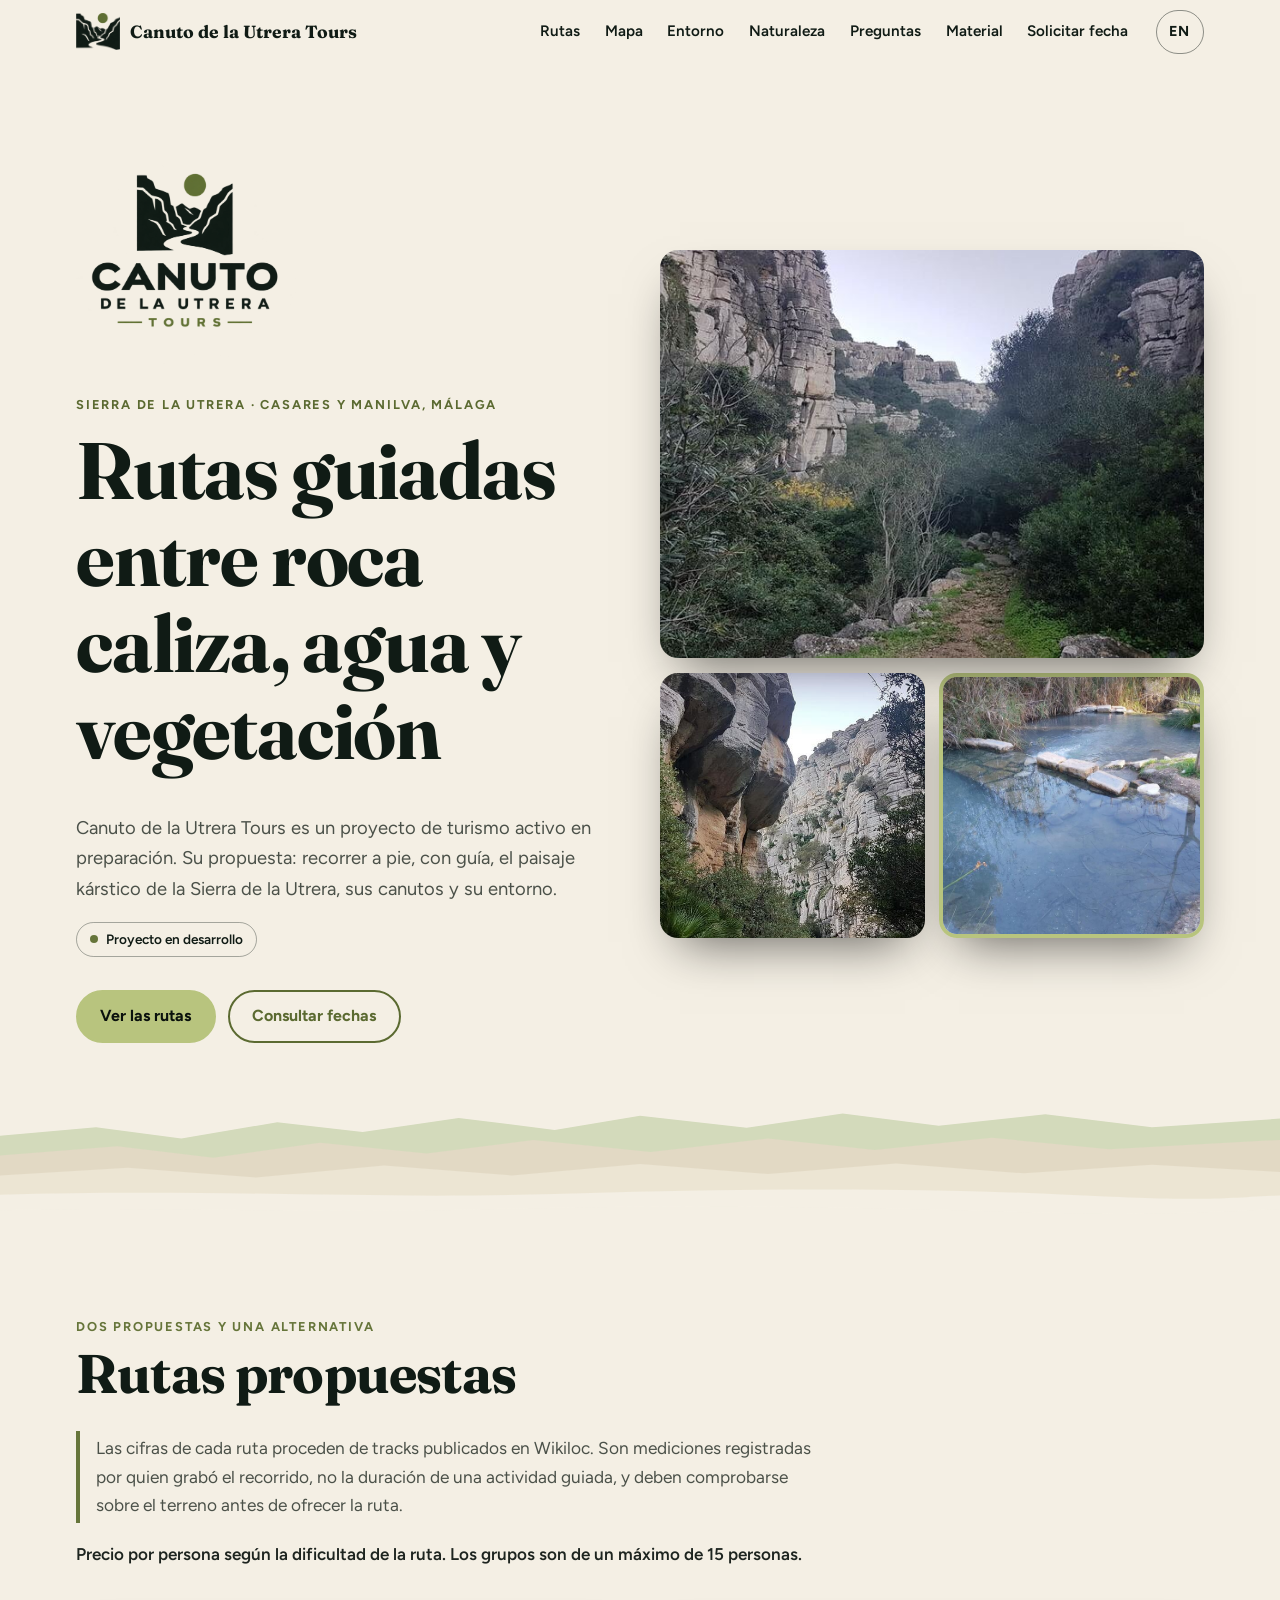
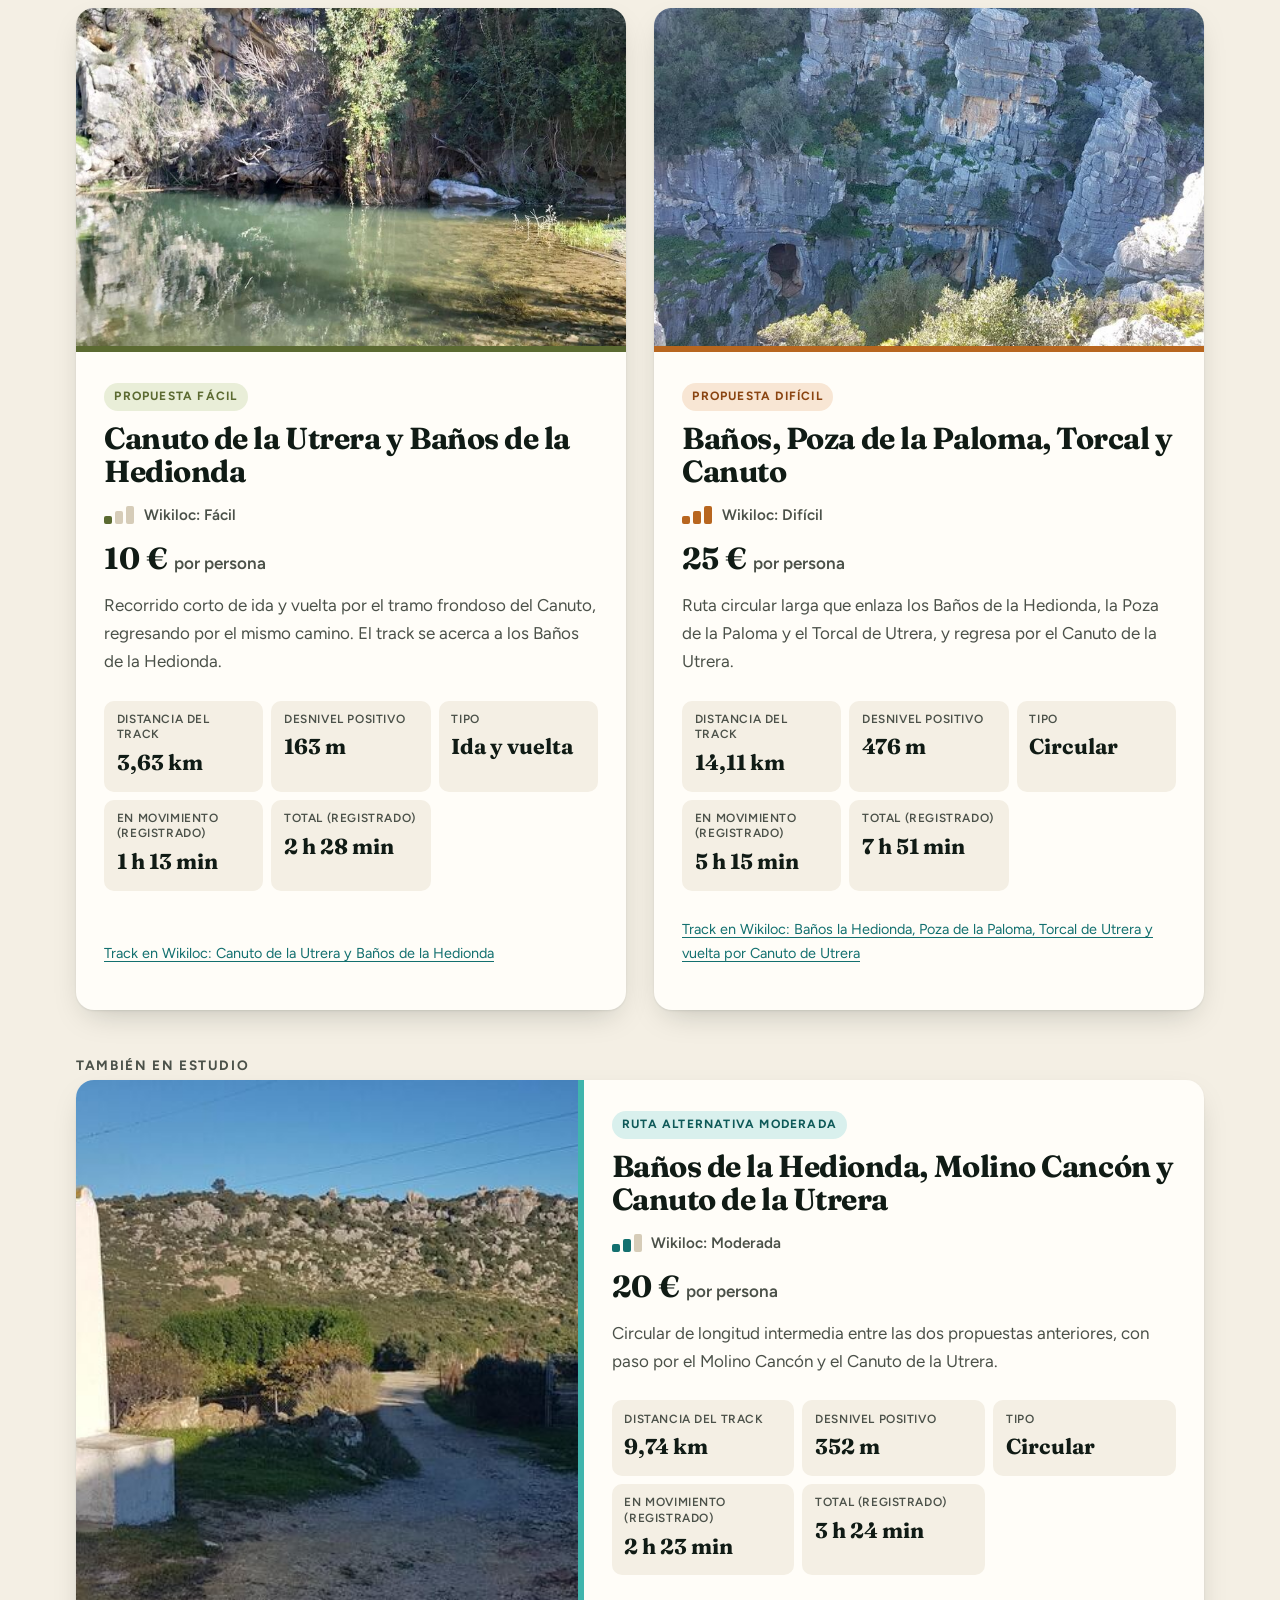
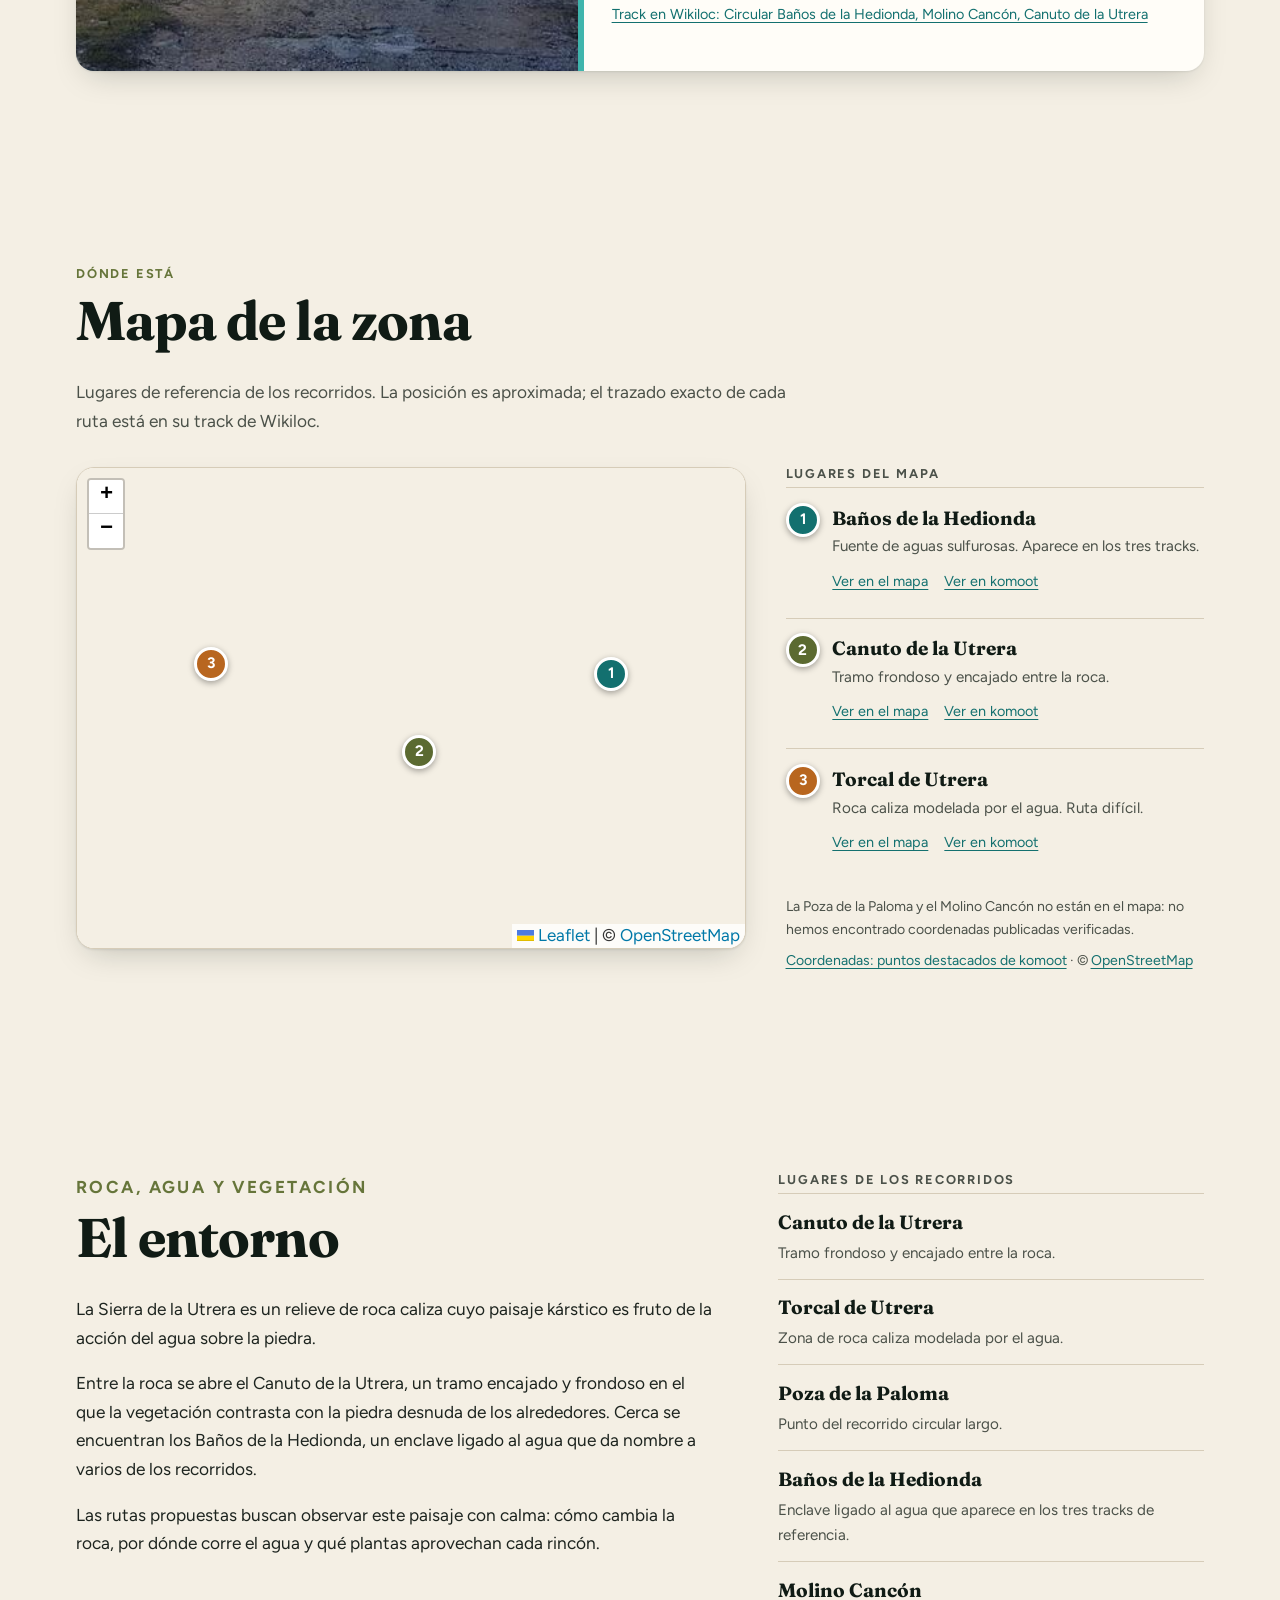
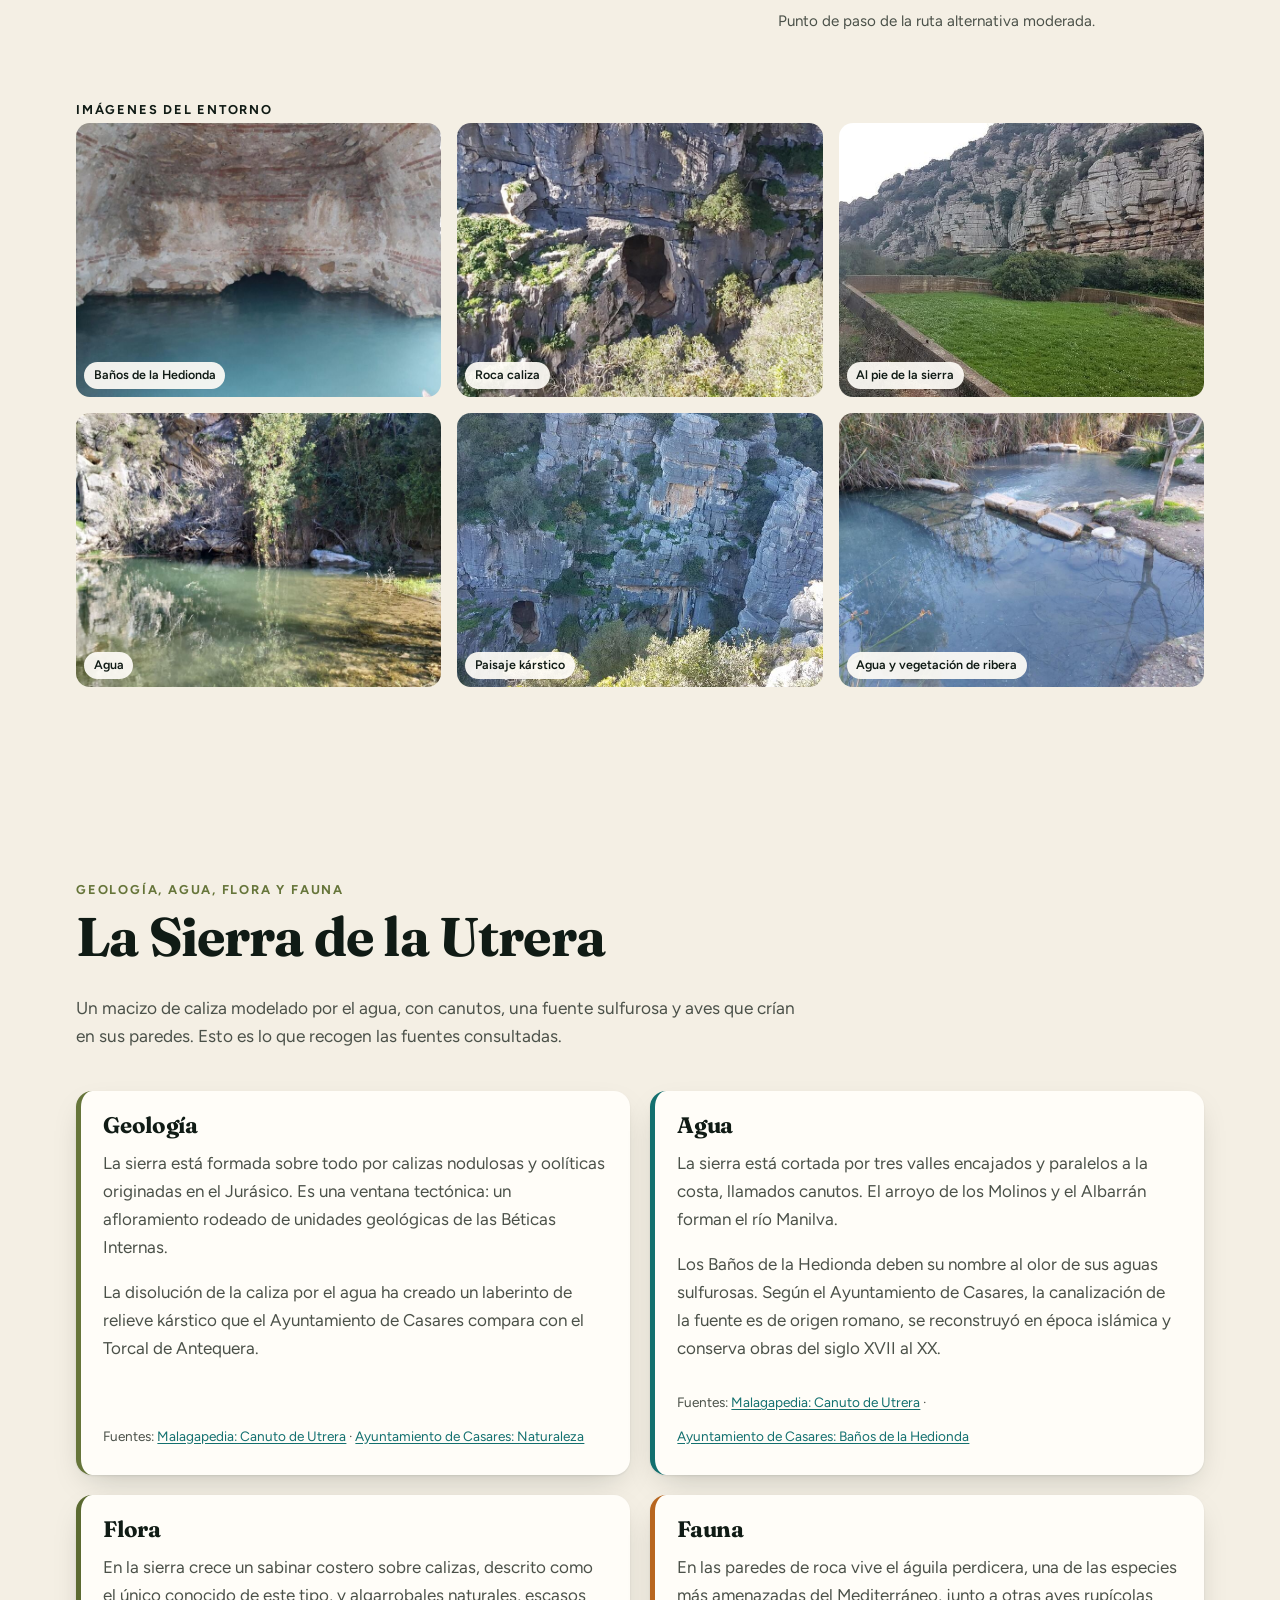
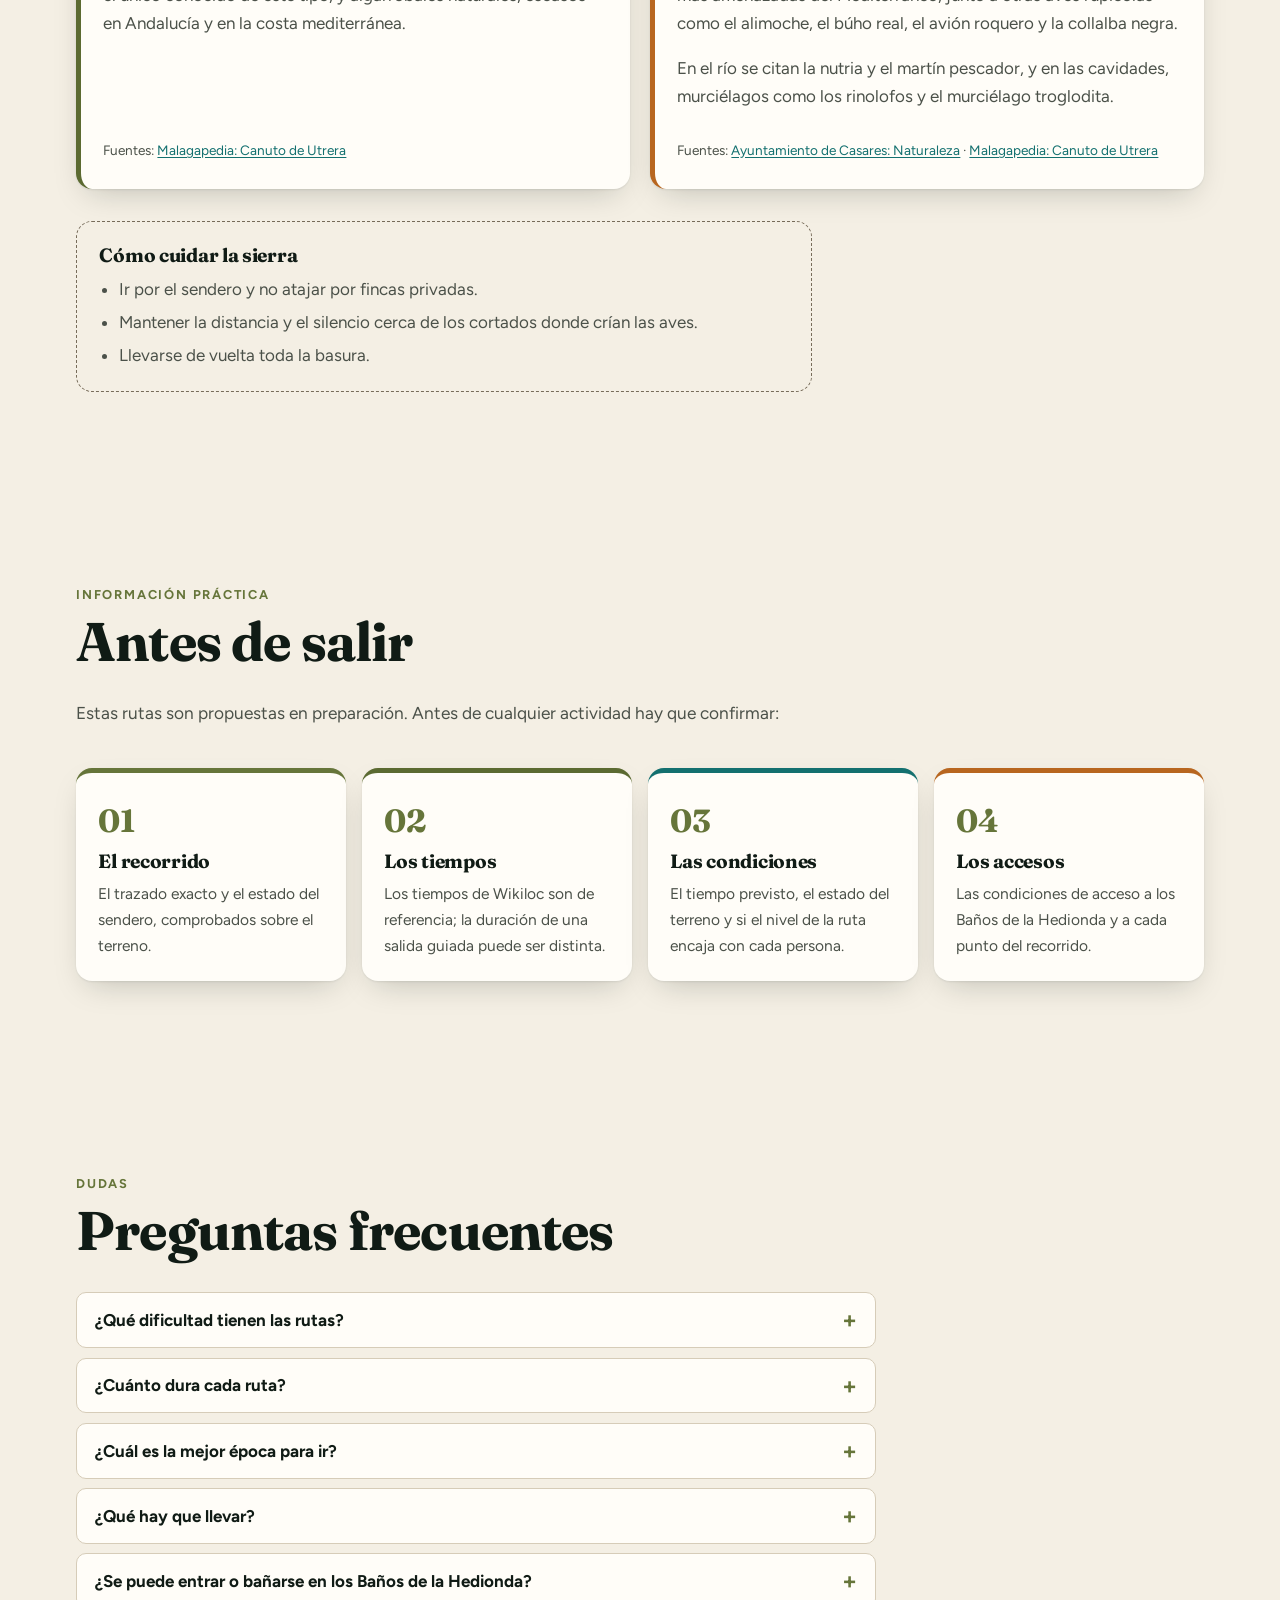
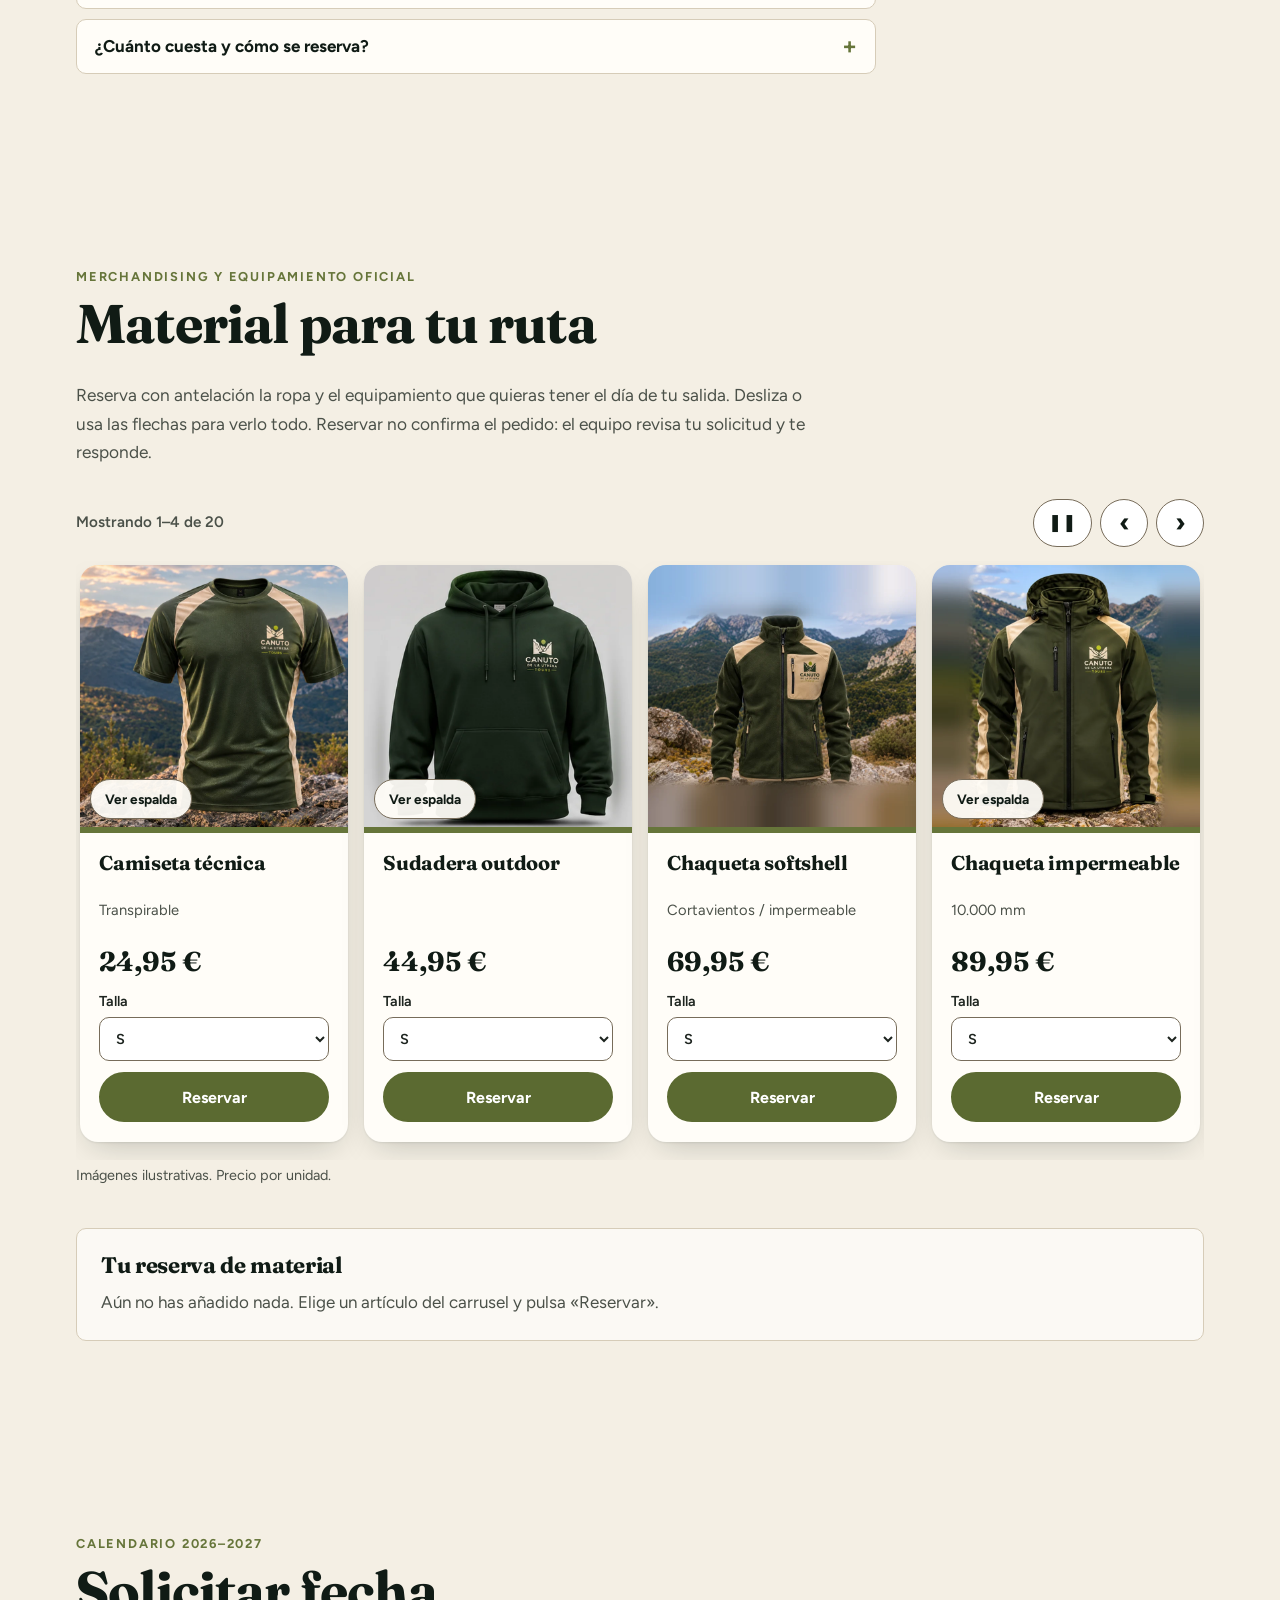
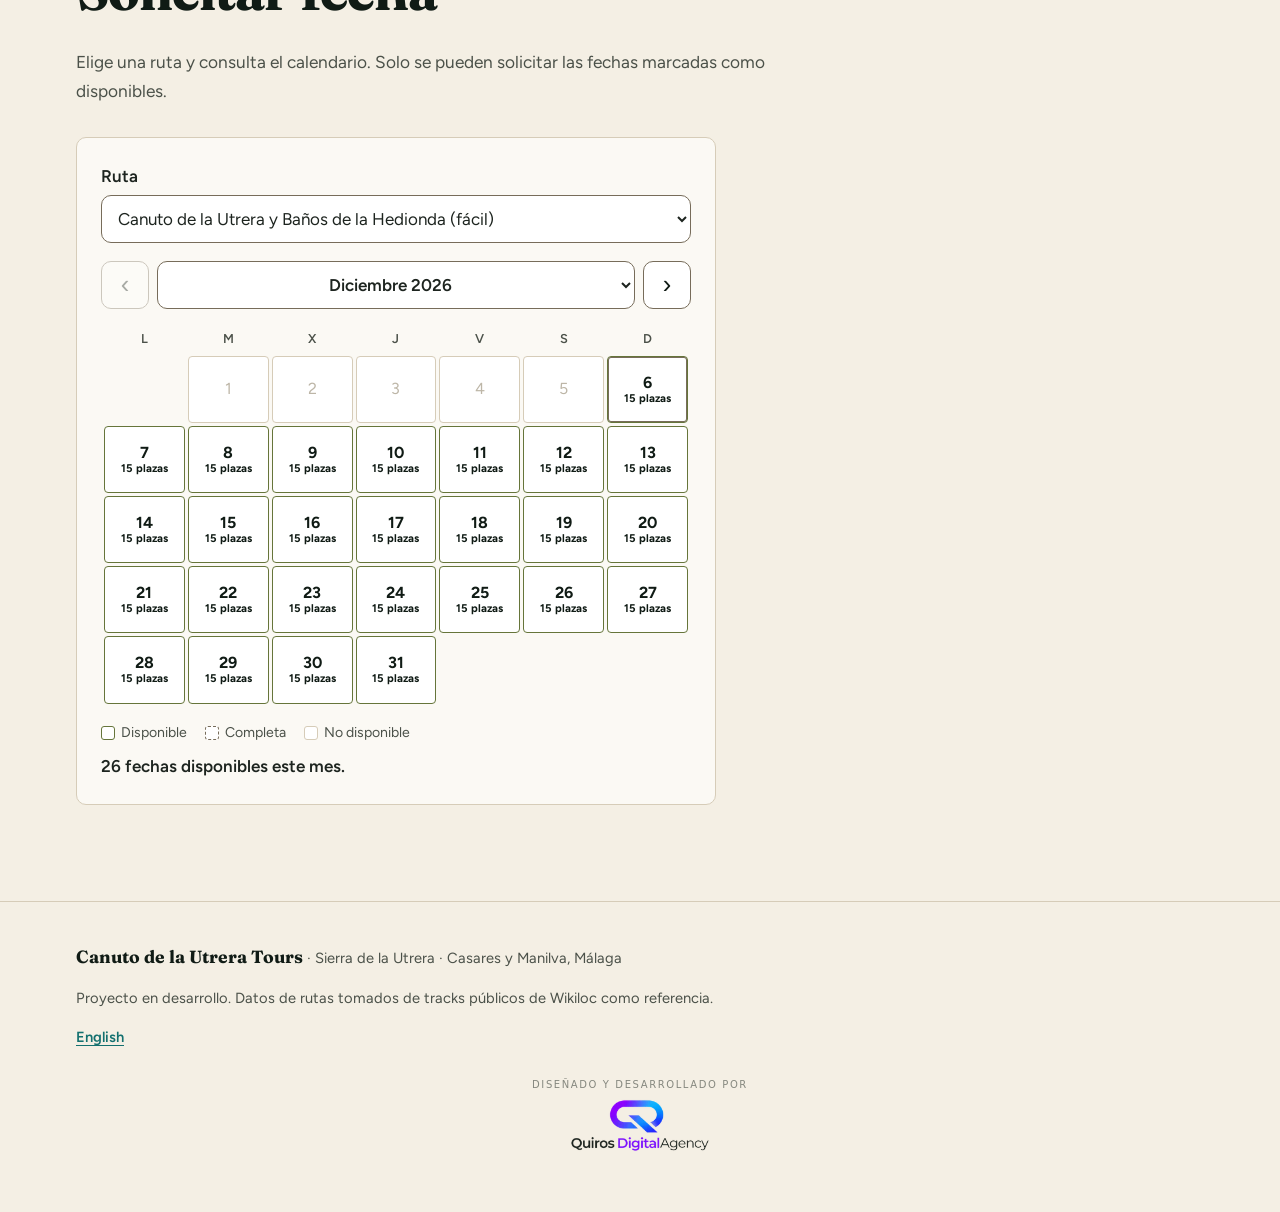
==== commit 5db25053: "Material sin opciones de color, bolsa estanca 10 L a 19,99 €, precios de mochilas y fotos nuevas Co-" ====
--- a/index.html
+++ b/index.html
@@ -1,489 +1,490 @@
-<!doctype html>
-<html lang="es">
-<head>
-  <meta charset="utf-8">
-  <meta name="viewport" content="width=device-width, initial-scale=1">
-  <title>Canuto de la Utrera Tours · Rutas guiadas por la Sierra de la Utrera</title>
-  <meta name="description" content="Proyecto de turismo activo con rutas guiadas por el entorno natural y geológico de la Sierra de la Utrera, entre Casares y Manilva (Málaga).">
-  <meta property="og:type" content="website">
-  <meta property="og:locale" content="es_ES">
-  <meta property="og:locale:alternate" content="en_GB">
-  <meta property="og:site_name" content="Canuto de la Utrera Tours">
-  <meta property="og:title" content="Canuto de la Utrera Tours · Rutas guiadas por la Sierra de la Utrera">
-  <meta property="og:description" content="Proyecto de turismo activo con rutas guiadas por el entorno natural y geológico de la Sierra de la Utrera, entre Casares y Manilva (Málaga).">
-  <link rel="alternate" hreflang="es" href="index.html">
-  <link rel="alternate" hreflang="en" href="en.html">
-  <meta name="twitter:card" content="summary">
-  <meta name="theme-color" content="#f4efe4">
-  <meta name="color-scheme" content="light">
-  <link rel="manifest" href="manifest.json">
-  <link rel="icon" href="favicon-32.png" type="image/png" sizes="32x32">
-  <link rel="apple-touch-icon" href="favicon-180.png">
-  <link rel="preconnect" href="https://fonts.googleapis.com">
-  <link rel="preconnect" href="https://fonts.gstatic.com" crossorigin>
-  <link rel="stylesheet" href="https://fonts.googleapis.com/css2?family=Fraunces:opsz,wght@9..144,500;9..144,700&family=Figtree:wght@400;600;700&display=swap">
-  <link rel="stylesheet" href="styles.v4.css">
-  <link rel="stylesheet" href="vendor/leaflet/leaflet.css">
-</head>
-<body>
-  <a class="saltar" href="#contenido">Saltar al contenido</a>
-
-  <header class="cabecera">
-    <div class="envoltura cabecera-in">
-      <a class="marca" href="#inicio"><img src="img/marca.png" alt="" width="44" height="37"><span>Canuto de la Utrera Tours</span></a>
-      <nav aria-label="Principal">
-        <ul>
-          <li><a href="#rutas">Rutas</a></li>
-          <li><a href="#mapa">Mapa</a></li>
-          <li><a href="#entorno">Entorno</a></li>
-          <li><a href="#naturaleza">Naturaleza</a></li>
-          <li><a href="#preguntas">Preguntas</a></li>
-          <li><a href="#material">Material</a></li>
-          <li><a href="#reservas">Solicitar fecha</a></li>
-        </ul>
-      </nav>
-      <a class="idioma" href="en.html" hreflang="en" lang="en" aria-label="Read this page in English"><span aria-hidden="true">EN</span></a>
-    </div>
-  </header>
-
-  <main id="contenido" tabindex="-1">
-    <section class="portada" id="inicio" aria-labelledby="inicio-t">
-      <div class="envoltura portada-in">
-        <div class="portada-texto">
-          <img class="portada-logo" src="img/logo.png" alt="Logotipo de Canuto de la Utrera Tours" width="640" height="661">
-          <p class="antetitulo">Sierra de la Utrera · Casares y Manilva, Málaga</p>
-          <h1 id="inicio-t">Rutas guiadas entre roca caliza, agua y vegetación</h1>
-          <p class="entradilla">Canuto de la Utrera Tours es un proyecto de turismo activo en preparación. Su propuesta: recorrer a pie, con guía, el paisaje kárstico de la Sierra de la Utrera, sus canutos y su entorno.</p>
-          <p class="estado">Proyecto en desarrollo</p>
-          <p class="portada-acciones"><a class="boton boton-claro" href="#rutas">Ver las rutas</a><a class="boton boton-borde" href="#reservas">Consultar fechas</a></p>
-        </div>
-        <div class="portada-fotos">
-          <figure class="pf pf-1"><img src="img/sendero-canuto.jpg" srcset="img/sendero-canuto-800.jpg 800w, img/sendero-canuto.jpg 1600w" sizes="(min-width: 60rem) 34rem, 100vw" alt="Sendero entre vegetación que se adentra en un barranco de paredes calizas" loading="eager" decoding="async"></figure>
-          <figure class="pf pf-2"><img src="img/barranco.jpg" srcset="img/barranco-800.jpg 800w, img/barranco.jpg 1600w" sizes="(min-width: 60rem) 17rem, 1px" alt="Paredes de roca caliza que se cierran entre árboles, formando un barranco" loading="eager" decoding="async"></figure>
-          <figure class="pf pf-3"><img src="img/agua-turquesa.jpg" srcset="img/agua-turquesa-800.jpg 800w, img/agua-turquesa.jpg 1600w" sizes="(min-width: 60rem) 17rem, 1px" alt="Agua de tono turquesa que corre entre losas de piedra y cañas" loading="eager" decoding="async"></figure>
-        </div>
-      </div>
-      <svg class="estratos" viewBox="0 0 1200 360" preserveAspectRatio="none" aria-hidden="true" focusable="false">
-      <path class="e1" d="M0 120 L90 96 L170 128 L260 82 L340 110 L430 70 L520 104 L600 64 L700 98 L790 58 L880 92 L980 60 L1080 96 L1200 72 V360 H0Z"/>
-      <path class="e2" d="M0 176 L110 150 L200 182 L300 140 L400 170 L500 132 L610 166 L720 128 L820 160 L930 126 L1040 158 L1200 132 V360 H0Z"/>
-      <path class="e3" d="M0 232 L120 210 L240 238 L360 204 L480 232 L600 200 L720 228 L840 198 L960 226 L1080 202 L1200 222 V360 H0Z"/>
-      <path class="e4" d="M0 286 C200 268 340 300 520 284 S860 266 1000 286 S1140 296 1200 288 V360 H0Z"/>
-      <path class="agua" d="M0 330 C150 318 300 340 450 328 S750 316 900 330 S1100 342 1200 326 V360 H0Z"/>
-    </svg>
-    </section>
-
-    <section class="seccion" id="rutas" aria-labelledby="rutas-t">
-      <div class="envoltura">
-        <p class="kicker">Dos propuestas y una alternativa</p>
-        <h2 id="rutas-t">Rutas propuestas</h2>
-        <p class="aviso">Las cifras de cada ruta proceden de tracks publicados en Wikiloc. Son mediciones registradas por quien grabó el recorrido, no la duración de una actividad guiada, y deben comprobarse sobre el terreno antes de ofrecer la ruta.</p>
-        <p class="rutas-precio-nota">Precio por persona según la dificultad de la ruta. Los grupos son de un máximo de 15 personas.</p>
-        <div class="rutas">
-      <article class="ruta ruta-facil" id="ruta-facil" aria-labelledby="ruta-facil-t">
-        <figure class="ruta-foto"><img src="img/poza.jpg" srcset="img/poza-800.jpg 800w, img/poza.jpg 1600w" sizes="(min-width: 56rem) 36rem, 100vw" alt="Poza de agua clara al pie de paredes de roca cubiertas de vegetación" loading="lazy" decoding="async"></figure>
-        <div class="ruta-cuerpo">
-        <div class="ruta-cab">
-          <p class="ruta-etiqueta">Propuesta fácil</p>
-          <h3 id="ruta-facil-t">Canuto de la Utrera y Baños de la Hedionda</h3>
-          <p class="nivel nivel-facil"><span class="nivel-marcas" aria-hidden="true"><span class="on"></span><span class=""></span><span class=""></span></span>Wikiloc: Fácil</p>
-          <p class="ruta-precio"><strong>10 €</strong> por persona</p>
-        </div>
-        <p class="ruta-resumen">Recorrido corto de ida y vuelta por el tramo frondoso del Canuto, regresando por el mismo camino. El track se acerca a los Baños de la Hedionda.</p>
-        <dl class="ruta-datos">
-          <div><dt>Distancia del track</dt><dd>3,63 km</dd></div>
-          <div><dt>Desnivel positivo</dt><dd>163 m</dd></div>
-          <div><dt>Tipo</dt><dd>Ida y vuelta</dd></div>
-          <div><dt>En movimiento (registrado)</dt><dd>1 h 13 min</dd></div>
-          <div><dt>Total (registrado)</dt><dd>2 h 28 min</dd></div>
-        </dl>
-        <p class="ruta-fuente"><a href="https://es.wikiloc.com/rutas-senderismo/canuto-de-la-utrera-y-banos-de-la-hedionda-casares-malaga-23-05-2021-73880812" rel="noopener" target="_blank" hreflang="es">Track en Wikiloc: Canuto de la Utrera y Baños de la Hedionda<span class="sr-only"> (abre en una pestaña nueva)</span></a></p>
-        </div>
-      </article>
-      <article class="ruta ruta-dificil" id="ruta-dificil" aria-labelledby="ruta-dificil-t">
-        <figure class="ruta-foto"><img src="img/paredes-karsticas.jpg" srcset="img/paredes-karsticas-800.jpg 800w, img/paredes-karsticas.jpg 1600w" sizes="(min-width: 56rem) 36rem, 100vw" alt="Paredes de roca caliza agrietadas y con oquedades, vistas desde lo alto" loading="lazy" decoding="async"></figure>
-        <div class="ruta-cuerpo">
-        <div class="ruta-cab">
-          <p class="ruta-etiqueta">Propuesta difícil</p>
-          <h3 id="ruta-dificil-t">Baños, Poza de la Paloma, Torcal y Canuto</h3>
-          <p class="nivel nivel-dificil"><span class="nivel-marcas" aria-hidden="true"><span class="on"></span><span class="on"></span><span class="on"></span></span>Wikiloc: Difícil</p>
-          <p class="ruta-precio"><strong>25 €</strong> por persona</p>
-        </div>
-        <p class="ruta-resumen">Ruta circular larga que enlaza los Baños de la Hedionda, la Poza de la Paloma y el Torcal de Utrera, y regresa por el Canuto de la Utrera.</p>
-        <dl class="ruta-datos">
-          <div><dt>Distancia del track</dt><dd>14,11 km</dd></div>
-          <div><dt>Desnivel positivo</dt><dd>476 m</dd></div>
-          <div><dt>Tipo</dt><dd>Circular</dd></div>
-          <div><dt>En movimiento (registrado)</dt><dd>5 h 15 min</dd></div>
-          <div><dt>Total (registrado)</dt><dd>7 h 51 min</dd></div>
-        </dl>
-        <p class="ruta-fuente"><a href="https://es.wikiloc.com/rutas-senderismo/banos-la-hedionda-poza-de-la-paloma-torcal-de-utrera-y-vuelta-por-canuto-de-utrera-en-casares-46228989" rel="noopener" target="_blank" hreflang="es">Track en Wikiloc: Baños la Hedionda, Poza de la Paloma, Torcal de Utrera y vuelta por Canuto de Utrera<span class="sr-only"> (abre en una pestaña nueva)</span></a></p>
-        </div>
-      </article>
-        </div>
-        <div class="alternativas">
-          <h3 class="alt-t">También en estudio</h3>
-      <article class="ruta ruta-moderada ruta-alt" id="ruta-moderada" aria-labelledby="ruta-moderada-t">
-        <figure class="ruta-foto"><img src="img/edificio-camino.jpg" srcset="img/edificio-camino-800.jpg 800w, img/edificio-camino.jpg 1600w" sizes="(min-width: 56rem) 36rem, 100vw" alt="Pequeño edificio blanco junto a un camino de tierra, con la sierra al fondo" loading="lazy" decoding="async"></figure>
-        <div class="ruta-cuerpo">
-        <div class="ruta-cab">
-          <p class="ruta-etiqueta">Ruta alternativa moderada</p>
-          <h3 id="ruta-moderada-t">Baños de la Hedionda, Molino Cancón y Canuto de la Utrera</h3>
-          <p class="nivel nivel-moderada"><span class="nivel-marcas" aria-hidden="true"><span class="on"></span><span class="on"></span><span class=""></span></span>Wikiloc: Moderada</p>
-          <p class="ruta-precio"><strong>20 €</strong> por persona</p>
-        </div>
-        <p class="ruta-resumen">Circular de longitud intermedia entre las dos propuestas anteriores, con paso por el Molino Cancón y el Canuto de la Utrera.</p>
-        <dl class="ruta-datos">
-          <div><dt>Distancia del track</dt><dd>9,74 km</dd></div>
-          <div><dt>Desnivel positivo</dt><dd>352 m</dd></div>
-          <div><dt>Tipo</dt><dd>Circular</dd></div>
-          <div><dt>En movimiento (registrado)</dt><dd>2 h 23 min</dd></div>
-          <div><dt>Total (registrado)</dt><dd>3 h 24 min</dd></div>
-        </dl>
-        
-        <p class="ruta-fuente"><a href="https://es.wikiloc.com/rutas-senderismo/circular-banos-de-la-hedionda-molino-cancon-canuto-de-la-utrera-casares-malaga-10-12-2018-31274922" rel="noopener" target="_blank" hreflang="es">Track en Wikiloc: Circular Baños de la Hedionda, Molino Cancón, Canuto de la Utrera<span class="sr-only"> (abre en una pestaña nueva)</span></a></p>
-        </div>
-      </article>
-        </div>
-      </div>
-    </section>
-
-    <section class="seccion seccion-mapa" id="mapa" aria-labelledby="mapa-t">
-      <div class="envoltura">
-        <p class="kicker">Dónde está</p>
-        <h2 id="mapa-t">Mapa de la zona</h2>
-        <p class="entradilla-sec">Lugares de referencia de los recorridos. La posición es aproximada; el trazado exacto de cada ruta está en su track de Wikiloc.</p>
-        <div class="mapa-in">
-          <div class="mapa-lienzo-caja">
-            <div id="mapa-lienzo" class="mapa-lienzo" data-mapa hidden></div>
-            <p class="mapa-aviso" id="mapa-aviso" role="status">Para ver el mapa hay que activar JavaScript. Los lugares de referencia están en la lista.</p>
-          </div>
-          <div class="mapa-lista">
-            <h3>Lugares del mapa</h3>
-            <ol>
-              <li class="mp-agua"><span class="mapa-num" aria-hidden="true">1</span><div><strong lang="es">Baños de la Hedionda</strong><span>Fuente de aguas sulfurosas. Aparece en los tres tracks.</span>
-                <span class="mapa-acciones"><button type="button" class="enlace" data-mapa-punto="0" hidden>Ver en el mapa</button> <a href="https://www.komoot.com/highlight/4078869" rel="noopener" target="_blank">Ver en komoot<span class="sr-only"> (abre en una pestaña nueva)</span></a></span></div></li>
-              <li class="mp-canuto"><span class="mapa-num" aria-hidden="true">2</span><div><strong lang="es">Canuto de la Utrera</strong><span>Tramo frondoso y encajado entre la roca.</span>
-                <span class="mapa-acciones"><button type="button" class="enlace" data-mapa-punto="1" hidden>Ver en el mapa</button> <a href="https://www.komoot.com/highlight/4354990" rel="noopener" target="_blank">Ver en komoot<span class="sr-only"> (abre en una pestaña nueva)</span></a></span></div></li>
-              <li class="mp-roca"><span class="mapa-num" aria-hidden="true">3</span><div><strong lang="es">Torcal de Utrera</strong><span>Roca caliza modelada por el agua. Ruta difícil.</span>
-                <span class="mapa-acciones"><button type="button" class="enlace" data-mapa-punto="2" hidden>Ver en el mapa</button> <a href="https://www.komoot.com/highlight/4078865" rel="noopener" target="_blank">Ver en komoot<span class="sr-only"> (abre en una pestaña nueva)</span></a></span></div></li>
-            </ol>
-            <p class="mapa-nota">La Poza de la Paloma y el Molino Cancón no están en el mapa: no hemos encontrado coordenadas publicadas verificadas.</p>
-            <p class="mapa-nota"><a href="https://www.komoot.com/highlight/4354990" rel="noopener" target="_blank">Coordenadas: puntos destacados de komoot<span class="sr-only"> (abre en una pestaña nueva)</span></a> · © <a href="https://www.openstreetmap.org/copyright" rel="noopener" target="_blank">OpenStreetMap</a></p>
-          </div>
-        </div>
-      </div>
-      <script id="datos-mapa" type="application/json">{"centro":[36.3952,-5.2695],"zoom":15,"region":"Mapa interactivo de la Sierra de la Utrera","puntos":[{"nombre":"Baños de la Hedionda","lat":36.39648,"lon":-5.26131,"tipo":"agua","texto":"Fuente de aguas sulfurosas. Aparece en los tres tracks."},{"nombre":"Canuto de la Utrera","lat":36.393805,"lon":-5.26955,"tipo":"canuto","texto":"Tramo frondoso y encajado entre la roca."},{"nombre":"Torcal de Utrera","lat":36.396833,"lon":-5.278472,"tipo":"roca","texto":"Roca caliza modelada por el agua. Ruta difícil."}]}</script>
-    </section>
-
-    <section class="seccion seccion-entorno" id="entorno" aria-labelledby="entorno-t">
-      <div class="envoltura entorno-in">
-        <div class="entorno-texto">
-          <p class="kicker">Roca, agua y vegetación</p>
-          <h2 id="entorno-t">El entorno</h2>
-          <p>La Sierra de la Utrera es un relieve de roca caliza cuyo paisaje kárstico es fruto de la acción del agua sobre la piedra.</p>
-          <p>Entre la roca se abre el Canuto de la Utrera, un tramo encajado y frondoso en el que la vegetación contrasta con la piedra desnuda de los alrededores. Cerca se encuentran los Baños de la Hedionda, un enclave ligado al agua que da nombre a varios de los recorridos.</p>
-          <p>Las rutas propuestas buscan observar este paisaje con calma: cómo cambia la roca, por dónde corre el agua y qué plantas aprovechan cada rincón.</p>
-        </div>
-        <div class="entorno-lugares">
-          <h3>Lugares de los recorridos</h3>
-          <ul>
-            <li><strong lang="es">Canuto de la Utrera</strong><span>Tramo frondoso y encajado entre la roca.</span></li>
-            <li><strong lang="es">Torcal de Utrera</strong><span>Zona de roca caliza modelada por el agua.</span></li>
-            <li><strong lang="es">Poza de la Paloma</strong><span>Punto del recorrido circular largo.</span></li>
-            <li><strong lang="es">Baños de la Hedionda</strong><span>Enclave ligado al agua que aparece en los tres tracks de referencia.</span></li>
-            <li><strong lang="es">Molino Cancón</strong><span>Punto de paso de la ruta alternativa moderada.</span></li>
-          </ul>
-        </div>
-      </div>
-      <div class="envoltura"><h3 class="galeria-t">Imágenes del entorno</h3><div class="galeria">
-        <figure class="gal gal-1"><a class="gal-enlace" href="img/banos-boveda.jpg" data-lightbox data-pie="Baños de la Hedionda" data-alt="Bóveda de piedra con franjas de ladrillo sobre una lámina de agua turquesa"><span class="sr-only">Ampliar foto: Baños de la Hedionda</span><img src="img/banos-boveda.jpg" srcset="img/banos-boveda-800.jpg 800w, img/banos-boveda.jpg 1600w" sizes="(min-width: 48rem) 24rem, 50vw" alt="Bóveda de piedra con franjas de ladrillo sobre una lámina de agua turquesa" loading="lazy" decoding="async"></a><figcaption>Baños de la Hedionda</figcaption></figure>
-        <figure class="gal gal-2"><a class="gal-enlace" href="img/cueva.jpg" data-lightbox data-pie="Roca caliza" data-alt="Pared de roca caliza con la boca de una cueva, rodeada de matorral"><span class="sr-only">Ampliar foto: Roca caliza</span><img src="img/cueva.jpg" srcset="img/cueva-800.jpg 800w, img/cueva.jpg 1600w" sizes="(min-width: 48rem) 24rem, 50vw" alt="Pared de roca caliza con la boca de una cueva, rodeada de matorral" loading="lazy" decoding="async"></a><figcaption>Roca caliza</figcaption></figure>
-        <figure class="gal gal-3"><a class="gal-enlace" href="img/prado-farallon.jpg" data-lightbox data-pie="Al pie de la sierra" data-alt="Prado verde cercado por muros al pie de un farallón de caliza"><span class="sr-only">Ampliar foto: Al pie de la sierra</span><img src="img/prado-farallon.jpg" srcset="img/prado-farallon-800.jpg 800w, img/prado-farallon.jpg 1600w" sizes="(min-width: 48rem) 24rem, 50vw" alt="Prado verde cercado por muros al pie de un farallón de caliza" loading="lazy" decoding="async"></a><figcaption>Al pie de la sierra</figcaption></figure>
-        <figure class="gal gal-4"><a class="gal-enlace" href="img/poza.jpg" data-lightbox data-pie="Agua" data-alt="Poza de agua clara al pie de paredes de roca cubiertas de vegetación"><span class="sr-only">Ampliar foto: Agua</span><img src="img/poza.jpg" srcset="img/poza-800.jpg 800w, img/poza.jpg 1600w" sizes="(min-width: 48rem) 24rem, 50vw" alt="Poza de agua clara al pie de paredes de roca cubiertas de vegetación" loading="lazy" decoding="async"></a><figcaption>Agua</figcaption></figure>
-        <figure class="gal gal-5"><a class="gal-enlace" href="img/paredes-karsticas.jpg" data-lightbox data-pie="Paisaje kárstico" data-alt="Paredes de roca caliza agrietadas y con oquedades, vistas desde lo alto"><span class="sr-only">Ampliar foto: Paisaje kárstico</span><img src="img/paredes-karsticas.jpg" srcset="img/paredes-karsticas-800.jpg 800w, img/paredes-karsticas.jpg 1600w" sizes="(min-width: 48rem) 24rem, 50vw" alt="Paredes de roca caliza agrietadas y con oquedades, vistas desde lo alto" loading="lazy" decoding="async"></a><figcaption>Paisaje kárstico</figcaption></figure>
-        <figure class="gal gal-6"><a class="gal-enlace" href="img/agua-turquesa.jpg" data-lightbox data-pie="Agua y vegetación de ribera" data-alt="Agua de tono turquesa que corre entre losas de piedra y cañas"><span class="sr-only">Ampliar foto: Agua y vegetación de ribera</span><img src="img/agua-turquesa.jpg" srcset="img/agua-turquesa-800.jpg 800w, img/agua-turquesa.jpg 1600w" sizes="(min-width: 48rem) 24rem, 50vw" alt="Agua de tono turquesa que corre entre losas de piedra y cañas" loading="lazy" decoding="async"></a><figcaption>Agua y vegetación de ribera</figcaption></figure>
-      </div></div>
-    </section>
-
-
-    <section class="seccion seccion-naturaleza" id="naturaleza" aria-labelledby="naturaleza-t">
-      <div class="envoltura">
-        <p class="kicker">Geología, agua, flora y fauna</p>
-        <h2 id="naturaleza-t">La Sierra de la Utrera</h2>
-        <p class="entradilla-sec">Un macizo de caliza modelado por el agua, con canutos, una fuente sulfurosa y aves que crían en sus paredes. Esto es lo que recogen las fuentes consultadas.</p>
-        <div class="naturaleza">
-          <article class="nat nat-geologia" aria-labelledby="nat-geologia-t">
-            <h3 id="nat-geologia-t">Geología</h3>
-            <p>La sierra está formada sobre todo por calizas nodulosas y oolíticas originadas en el Jurásico. Es una ventana tectónica: un afloramiento rodeado de unidades geológicas de las Béticas Internas.</p>
-            <p>La disolución de la caliza por el agua ha creado un laberinto de relieve kárstico que el Ayuntamiento de Casares compara con el Torcal de Antequera.</p>
-            <p class="nat-fuentes">Fuentes: <a href="https://malagapedia.wikanda.es/wiki/Canuto_de_Utrera" rel="noopener" target="_blank">Malagapedia: Canuto de Utrera<span class="sr-only"> (abre en una pestaña nueva)</span></a> · <a href="https://www.casares.es/turismo/naturaleza-2/" rel="noopener" target="_blank">Ayuntamiento de Casares: Naturaleza<span class="sr-only"> (abre en una pestaña nueva)</span></a></p>
-          </article>
-          <article class="nat nat-agua" aria-labelledby="nat-agua-t">
-            <h3 id="nat-agua-t">Agua</h3>
-            <p>La sierra está cortada por tres valles encajados y paralelos a la costa, llamados canutos. El arroyo de los Molinos y el Albarrán forman el río Manilva.</p>
-            <p>Los Baños de la Hedionda deben su nombre al olor de sus aguas sulfurosas. Según el Ayuntamiento de Casares, la canalización de la fuente es de origen romano, se reconstruyó en época islámica y conserva obras del siglo XVII al XX.</p>
-            <p class="nat-fuentes">Fuentes: <a href="https://malagapedia.wikanda.es/wiki/Canuto_de_Utrera" rel="noopener" target="_blank">Malagapedia: Canuto de Utrera<span class="sr-only"> (abre en una pestaña nueva)</span></a> · <a href="https://www.casares.es/en/tourism/what-to-see-in-casares/hedionda-baths/" rel="noopener" target="_blank">Ayuntamiento de Casares: Baños de la Hedionda<span class="sr-only"> (abre en una pestaña nueva)</span></a></p>
-          </article>
-          <article class="nat nat-flora" aria-labelledby="nat-flora-t">
-            <h3 id="nat-flora-t">Flora</h3>
-            <p>En la sierra crece un sabinar costero sobre calizas, descrito como el único conocido de este tipo, y algarrobales naturales, escasos en Andalucía y en la costa mediterránea.</p>
-            <p class="nat-fuentes">Fuentes: <a href="https://malagapedia.wikanda.es/wiki/Canuto_de_Utrera" rel="noopener" target="_blank">Malagapedia: Canuto de Utrera<span class="sr-only"> (abre en una pestaña nueva)</span></a></p>
-          </article>
-          <article class="nat nat-fauna" aria-labelledby="nat-fauna-t">
-            <h3 id="nat-fauna-t">Fauna</h3>
-            <p>En las paredes de roca vive el águila perdicera, una de las especies más amenazadas del Mediterráneo, junto a otras aves rupícolas como el alimoche, el búho real, el avión roquero y la collalba negra.</p>
-            <p>En el río se citan la nutria y el martín pescador, y en las cavidades, murciélagos como los rinolofos y el murciélago troglodita.</p>
-            <p class="nat-fuentes">Fuentes: <a href="https://www.casares.es/turismo/naturaleza-2/" rel="noopener" target="_blank">Ayuntamiento de Casares: Naturaleza<span class="sr-only"> (abre en una pestaña nueva)</span></a> · <a href="https://malagapedia.wikanda.es/wiki/Canuto_de_Utrera" rel="noopener" target="_blank">Malagapedia: Canuto de Utrera<span class="sr-only"> (abre en una pestaña nueva)</span></a></p>
-          </article>
-        </div>
-        <div class="cuidado">
-          <h3>Cómo cuidar la sierra</h3>
-          <ul>
-            <li>Ir por el sendero y no atajar por fincas privadas.</li>
-            <li>Mantener la distancia y el silencio cerca de los cortados donde crían las aves.</li>
-            <li>Llevarse de vuelta toda la basura.</li>
-          </ul>
-        </div>
-      </div>
-    </section>
-
-    <section class="seccion" id="antes" aria-labelledby="antes-t">
-      <div class="envoltura">
-        <p class="kicker">Información práctica</p>
-        <h2 id="antes-t">Antes de salir</h2>
-        <p class="entradilla-sec">Estas rutas son propuestas en preparación. Antes de cualquier actividad hay que confirmar:</p>
-        <ol class="antes">
-          <li><h3>El recorrido</h3><p>El trazado exacto y el estado del sendero, comprobados sobre el terreno.</p></li>
-          <li><h3>Los tiempos</h3><p>Los tiempos de Wikiloc son de referencia; la duración de una salida guiada puede ser distinta.</p></li>
-          <li><h3>Las condiciones</h3><p>El tiempo previsto, el estado del terreno y si el nivel de la ruta encaja con cada persona.</p></li>
-          <li><h3>Los accesos</h3><p>Las condiciones de acceso a los Baños de la Hedionda y a cada punto del recorrido.</p></li>
-        </ol>
-      </div>
-    </section>
-
-    <section class="seccion seccion-faq" id="preguntas" aria-labelledby="preguntas-t">
-      <div class="envoltura">
-        <p class="kicker">Dudas</p>
-        <h2 id="preguntas-t">Preguntas frecuentes</h2>
-        <div class="faq">
-          <details>
-            <summary>¿Qué dificultad tienen las rutas?</summary>
-            <div class="faq-r"><p>Usamos la clasificación de los tracks de Wikiloc. La ruta difícil incluye terreno rocoso, trepadas y pasos que requieren cuidado.</p><ul class="faq-rutas"><li><a href="#ruta-facil">Canuto de la Utrera y Baños de la Hedionda</a>: Fácil · 3,63 km · 163 m</li><li><a href="#ruta-dificil">Baños, Poza de la Paloma, Torcal y Canuto</a>: Difícil · 14,11 km · 476 m</li><li><a href="#ruta-moderada">Baños de la Hedionda, Molino Cancón y Canuto de la Utrera</a>: Moderada · 9,74 km · 352 m</li></ul></div>
-          </details>
-          <details>
-            <summary>¿Cuánto dura cada ruta?</summary>
-            <div class="faq-r"><p>Estos son los tiempos que registró en Wikiloc quien grabó cada track. La duración de una salida guiada todavía no está definida y puede ser distinta.</p><ul class="faq-rutas"><li><a href="#ruta-facil">Canuto de la Utrera y Baños de la Hedionda</a>: en movimiento (registrado) 1 h 13 min · total (registrado) 2 h 28 min</li><li><a href="#ruta-dificil">Baños, Poza de la Paloma, Torcal y Canuto</a>: en movimiento (registrado) 5 h 15 min · total (registrado) 7 h 51 min</li><li><a href="#ruta-moderada">Baños de la Hedionda, Molino Cancón y Canuto de la Utrera</a>: en movimiento (registrado) 2 h 23 min · total (registrado) 3 h 24 min</li></ul></div>
-          </details>
-          <details>
-            <summary>¿Cuál es la mejor época para ir?</summary>
-            <div class="faq-r"><p>El proyecto aún no ha fijado temporadas. Las fechas abiertas aparecerán en el calendario, y antes de cada salida se revisan la previsión del tiempo y el estado del sendero.</p></div>
-          </details>
-          <details>
-            <summary>¿Qué hay que llevar?</summary>
-            <div class="faq-r"><p>La lista de material se confirmará para cada actividad. Como en cualquier ruta a pie por monte: calzado con buena suela, agua, protección solar y ropa adecuada a la previsión. En la ruta difícil conviene llevar las manos libres por las trepadas.</p></div>
-          </details>
-          <details>
-            <summary>¿Se puede entrar o bañarse en los Baños de la Hedionda?</summary>
-            <div class="faq-r"><p>No forma parte de las rutas propuestas, porque las condiciones de acceso no están verificadas.</p></div>
-          </details>
-          <details>
-            <summary>¿Cuánto cuesta y cómo se reserva?</summary>
-            <div class="faq-r"><p>Precio por persona: ruta fácil 10 €, ruta moderada 20 € y ruta difícil 25 €. Los grupos son de un máximo de 15 personas. Se puede solicitar una fecha desde el calendario; enviar la solicitud no confirma la plaza.</p></div>
-          </details>
-        </div>
-      </div>
-    </section>
-
-    <section class="seccion seccion-material" id="material" aria-labelledby="material-t">
-      <div class="envoltura">
-        <p class="kicker">Merchandising y equipamiento oficial</p>
-        <h2 id="material-t">Material para tu ruta</h2>
-        <p class="entradilla-sec">Reserva con antelación la ropa y el equipamiento que quieras tener el día de tu salida. Desliza o usa las flechas para verlo todo. Reservar no confirma el pedido: el equipo revisa tu solicitud y te responde.</p>
-        <noscript><p class="aviso">Para reservar material hay que activar JavaScript en el navegador. Estos son los artículos y sus precios.</p></noscript>
-        <div class="carrusel" data-carrusel role="region" aria-roledescription="carrusel" aria-label="Material del proyecto">
-          <div class="carrusel-barra">
-            <p class="carrusel-estado" id="car-estado">19 artículos</p>
-            <div class="carrusel-ctrl">
-              <a class="mr-enlace" id="mr-enlace" href="#mr-t" hidden></a>
-              <button type="button" class="car-btn car-play" data-car="play" hidden></button>
-              <button type="button" class="car-btn" data-car="ant" aria-label="Artículos anteriores" hidden><span aria-hidden="true">‹</span></button>
-              <button type="button" class="car-btn" data-car="sig" aria-label="Artículos siguientes" hidden><span aria-hidden="true">›</span></button>
-            </div>
-          </div>
-          <ul class="carrusel-pista" id="car-pista" tabindex="0" aria-label="Artículos de material. Usa las flechas izquierda y derecha para moverte.">
-          <li class="prod" data-prod="camiseta" data-nombre="Camiseta técnica" data-precio="24.95"><figure class="prod-foto"><img src="img/material/camiseta.webp?v=8" srcset="img/material/camiseta-800.webp?v=8 800w, img/material/camiseta.webp?v=8 1000w" sizes="(min-width: 36rem) 20rem, 90vw" alt="Camiseta técnica verde oscuro con el logotipo en el pecho, vista frontal" width="1000" height="1000" loading="lazy" decoding="async"><img src="img/material/camiseta-espalda.webp?v=8" srcset="img/material/camiseta-espalda-800.webp?v=8 800w, img/material/camiseta-espalda.webp?v=8 1000w" sizes="(min-width: 36rem) 20rem, 90vw" alt="Camiseta técnica verde oscuro con el logotipo grande en la espalda" width="1000" height="1000" loading="lazy" decoding="async" hidden><button type="button" class="prod-giro" data-espalda="Ver espalda" data-frente="Ver frente" hidden>Ver espalda<span class="sr-only"> Camiseta técnica verde oscuro con el logotipo en el pecho</span></button></figure><div class="prod-cuerpo"><h3>Camiseta técnica</h3><p class="prod-nota">Transpirable</p><p class="prod-precio">24,95 €</p><div class="prod-accion"><div class="prod-opciones"><label>Talla<select data-opcion="talla" data-etiqueta="Talla"><option value="S">S</option><option value="M">M</option><option value="L">L</option><option value="XL">XL</option><option value="XXL">XXL</option></select></label></div><button type="button" class="boton prod-reservar" hidden>Reservar<span class="sr-only"> Camiseta técnica</span></button></div></div></li>
-          <li class="prod" data-prod="sudadera" data-nombre="Sudadera outdoor" data-precio="44.95"><figure class="prod-foto"><img src="img/material/sudadera.webp?v=8" srcset="img/material/sudadera-800.webp?v=8 800w, img/material/sudadera.webp?v=8 1000w" sizes="(min-width: 36rem) 20rem, 90vw" alt="Sudadera verde oscuro con capucha y el logotipo en el pecho, vista frontal" width="1000" height="1000" loading="lazy" decoding="async"><img src="img/material/sudadera-espalda.webp?v=8" srcset="img/material/sudadera-espalda-800.webp?v=8 800w, img/material/sudadera-espalda.webp?v=8 1000w" sizes="(min-width: 36rem) 20rem, 90vw" alt="Sudadera verde oscuro con capucha y el logotipo grande en la espalda" width="1000" height="1000" loading="lazy" decoding="async" hidden><button type="button" class="prod-giro" data-espalda="Ver espalda" data-frente="Ver frente" hidden>Ver espalda<span class="sr-only"> Sudadera verde oscuro con capucha y el logotipo en el pecho</span></button></figure><div class="prod-cuerpo"><h3>Sudadera outdoor</h3><p class="prod-nota"></p><p class="prod-precio">44,95 €</p><div class="prod-accion"><div class="prod-opciones"><label>Talla<select data-opcion="talla" data-etiqueta="Talla"><option value="S">S</option><option value="M">M</option><option value="L">L</option><option value="XL">XL</option><option value="XXL">XXL</option></select></label></div><button type="button" class="boton prod-reservar" hidden>Reservar<span class="sr-only"> Sudadera outdoor</span></button></div></div></li>
-          <li class="prod" data-prod="softshell" data-nombre="Chaqueta softshell" data-precio="69.95"><figure class="prod-foto"><img src="img/material/softshell.webp?v=8" srcset="img/material/softshell-800.webp?v=8 800w, img/material/softshell.webp?v=8 1000w" sizes="(min-width: 36rem) 20rem, 90vw" alt="Chaqueta softshell verde oscuro con cremallera y el logotipo, vista frontal" width="1000" height="1000" loading="lazy" decoding="async"><img src="img/material/softshell-espalda.webp?v=8" srcset="img/material/softshell-espalda-800.webp?v=8 800w, img/material/softshell-espalda.webp?v=8 1000w" sizes="(min-width: 36rem) 20rem, 90vw" alt="Chaqueta softshell verde oscuro con el logotipo grande en la espalda" width="1000" height="1000" loading="lazy" decoding="async" hidden><button type="button" class="prod-giro" data-espalda="Ver espalda" data-frente="Ver frente" hidden>Ver espalda<span class="sr-only"> Chaqueta softshell verde oscuro con cremallera y el logotipo</span></button></figure><div class="prod-cuerpo"><h3>Chaqueta softshell</h3><p class="prod-nota">Cortavientos / impermeable</p><p class="prod-precio">69,95 €</p><div class="prod-accion"><div class="prod-opciones"><label>Talla<select data-opcion="talla" data-etiqueta="Talla"><option value="S">S</option><option value="M">M</option><option value="L">L</option><option value="XL">XL</option><option value="XXL">XXL</option></select></label></div><button type="button" class="boton prod-reservar" hidden>Reservar<span class="sr-only"> Chaqueta softshell</span></button></div></div></li>
-          <li class="prod" data-prod="impermeable" data-nombre="Chaqueta impermeable" data-precio="89.95"><figure class="prod-foto"><img src="img/material/impermeable.webp?v=8" srcset="img/material/impermeable-800.webp?v=8 800w, img/material/impermeable.webp?v=8 1000w" sizes="(min-width: 36rem) 20rem, 90vw" alt="Chaqueta impermeable verde oscuro con capucha y el logotipo" width="1000" height="1000" loading="lazy" decoding="async"></figure><div class="prod-cuerpo"><h3>Chaqueta impermeable</h3><p class="prod-nota">10.000 mm</p><p class="prod-precio">89,95 €</p><div class="prod-accion"><div class="prod-opciones"><label>Talla<select data-opcion="talla" data-etiqueta="Talla"><option value="S">S</option><option value="M">M</option><option value="L">L</option><option value="XL">XL</option><option value="XXL">XXL</option></select></label></div><button type="button" class="boton prod-reservar" hidden>Reservar<span class="sr-only"> Chaqueta impermeable</span></button></div></div></li>
-          <li class="prod" data-prod="pantalon" data-nombre="Pantalón outdoor" data-precio="54.95"><figure class="prod-foto"><img src="img/material/pantalon.webp?v=8" srcset="img/material/pantalon-800.webp?v=8 800w, img/material/pantalon.webp?v=8 1000w" sizes="(min-width: 36rem) 20rem, 90vw" alt="Pantalón outdoor gris oscuro con bolsillos y el logotipo" width="1000" height="1000" loading="lazy" decoding="async"></figure><div class="prod-cuerpo"><h3>Pantalón outdoor</h3><p class="prod-nota">Elástico / resistente</p><p class="prod-precio">54,95 €</p><div class="prod-accion"><div class="prod-opciones"><label>Talla<select data-opcion="talla" data-etiqueta="Talla"><option value="S">S</option><option value="M">M</option><option value="L">L</option><option value="XL">XL</option><option value="XXL">XXL</option></select></label></div><button type="button" class="boton prod-reservar" hidden>Reservar<span class="sr-only"> Pantalón outdoor</span></button></div></div></li>
-          <li class="prod" data-prod="gorra" data-nombre="Gorra trucker / outdoor" data-precio="16.95"><figure class="prod-foto"><img src="img/material/gorra.webp?v=8" srcset="img/material/gorra-800.webp?v=8 800w, img/material/gorra.webp?v=8 1000w" sizes="(min-width: 36rem) 20rem, 90vw" alt="Gorra trucker verde oscuro con malla y el logotipo" width="1000" height="1000" loading="lazy" decoding="async"></figure><div class="prod-cuerpo"><h3>Gorra trucker / outdoor</h3><p class="prod-nota"></p><p class="prod-precio">16,95 €</p><div class="prod-accion"><button type="button" class="boton prod-reservar" hidden>Reservar<span class="sr-only"> Gorra trucker / outdoor</span></button></div></div></li>
-          <li class="prod" data-prod="buff" data-nombre="Buff multifunción" data-precio="12.95"><figure class="prod-foto"><img src="img/material/buff.webp?v=8" srcset="img/material/buff-800.webp?v=8 800w, img/material/buff.webp?v=8 1000w" sizes="(min-width: 36rem) 20rem, 90vw" alt="Braga de cuello de camuflaje verde con el logotipo" width="1000" height="1000" loading="lazy" decoding="async"></figure><div class="prod-cuerpo"><h3>Buff multifunción</h3><p class="prod-nota">Térmico / transpirable</p><p class="prod-precio">12,95 €</p><div class="prod-accion"><button type="button" class="boton prod-reservar" hidden>Reservar<span class="sr-only"> Buff multifunción</span></button></div></div></li>
-          <li class="prod" data-prod="gorro" data-nombre="Gorro térmico" data-precio="14.95"><figure class="prod-foto"><img src="img/material/gorro.webp?v=8" srcset="img/material/gorro-800.webp?v=8 800w, img/material/gorro.webp?v=8 1000w" sizes="(min-width: 36rem) 20rem, 90vw" alt="Gorro de lana oscuro con un parche del logotipo" width="1000" height="1000" loading="lazy" decoding="async"></figure><div class="prod-cuerpo"><h3>Gorro térmico</h3><p class="prod-nota"></p><p class="prod-precio">14,95 €</p><div class="prod-accion"><button type="button" class="boton prod-reservar" hidden>Reservar<span class="sr-only"> Gorro térmico</span></button></div></div></li>
-          <li class="prod" data-prod="gafas" data-nombre="Gafas outdoor" data-precio="29.95"><figure class="prod-foto"><img src="img/material/gafas.webp?v=8" srcset="img/material/gafas-800.webp?v=8 800w, img/material/gafas.webp?v=8 1000w" sizes="(min-width: 36rem) 20rem, 90vw" alt="Gafas de sol deportivas oscuras sobre una roca" width="1000" height="1000" loading="lazy" decoding="async"></figure><div class="prod-cuerpo"><h3>Gafas outdoor</h3><p class="prod-nota">UV400 / polarizadas</p><p class="prod-precio">29,95 €</p><div class="prod-accion"><button type="button" class="boton prod-reservar" hidden>Reservar<span class="sr-only"> Gafas outdoor</span></button></div></div></li>
-          <li class="prod" data-prod="botella" data-nombre="Botella térmica" data-precio="19.95"><figure class="prod-foto"><img src="img/material/botella.webp?v=7" srcset="img/material/botella-800.webp?v=7 800w, img/material/botella.webp?v=7 1000w" sizes="(min-width: 36rem) 20rem, 90vw" alt="Botella térmica verde oscuro con tapón de acero y el logotipo" width="1000" height="1000" loading="lazy" decoding="async"></figure><div class="prod-cuerpo"><h3>Botella térmica</h3><p class="prod-nota">750 ml</p><p class="prod-precio">19,95 €</p><div class="prod-accion"><button type="button" class="boton prod-reservar" hidden>Reservar<span class="sr-only"> Botella térmica</span></button></div></div></li>
-          <li class="prod" data-prod="taza" data-nombre="Taza outdoor" data-precio="11.95"><figure class="prod-foto"><img src="img/material/taza.webp?v=7" srcset="img/material/taza-800.webp?v=7 800w, img/material/taza.webp?v=7 1000w" sizes="(min-width: 36rem) 20rem, 90vw" alt="Taza de camping verde oscuro con borde metálico y el logotipo" width="1000" height="1000" loading="lazy" decoding="async"></figure><div class="prod-cuerpo"><h3>Taza outdoor</h3><p class="prod-nota">Metálica</p><p class="prod-precio">11,95 €</p><div class="prod-accion"><button type="button" class="boton prod-reservar" hidden>Reservar<span class="sr-only"> Taza outdoor</span></button></div></div></li>
-          <li class="prod" data-prod="llavero" data-nombre="Llavero" data-precio="5.95"><figure class="prod-foto"><img src="img/material/llavero.webp?v=7" srcset="img/material/llavero-800.webp?v=7 800w, img/material/llavero.webp?v=7 1000w" sizes="(min-width: 36rem) 20rem, 90vw" alt="Llavero verde oscuro con el logotipo de Canuto de la Utrera Tours y una anilla metálica" width="1000" height="1000" loading="lazy" decoding="async"></figure><div class="prod-cuerpo"><h3>Llavero</h3><p class="prod-nota"></p><p class="prod-precio">5,95 €</p><div class="prod-accion"><button type="button" class="boton prod-reservar" hidden>Reservar<span class="sr-only"> Llavero</span></button></div></div></li>
-          <li class="prod" data-prod="parche" data-nombre="Parche bordado" data-precio="6.95"><figure class="prod-foto"><img src="img/material/parche.webp?v=7" srcset="img/material/parche-800.webp?v=7 800w, img/material/parche.webp?v=7 1000w" sizes="(min-width: 36rem) 20rem, 90vw" alt="Parche bordado verde oscuro con el logotipo y un borde verde claro" width="1000" height="1000" loading="lazy" decoding="async"></figure><div class="prod-cuerpo"><h3>Parche bordado</h3><p class="prod-nota">Velcro</p><p class="prod-precio">6,95 €</p><div class="prod-accion"><button type="button" class="boton prod-reservar" hidden>Reservar<span class="sr-only"> Parche bordado</span></button></div></div></li>
-          <li class="prod" data-prod="mochila" data-nombre="Mochila de montaña" data-precio="79.95"><figure class="prod-foto"><img src="img/material/mochila.webp?v=8" srcset="img/material/mochila-800.webp?v=8 800w, img/material/mochila.webp?v=8 1000w" sizes="(min-width: 36rem) 20rem, 90vw" alt="Mochila de montaña verde y negra con el logotipo" width="1000" height="1000" loading="lazy" decoding="async"></figure><div class="prod-cuerpo"><h3>Mochila de montaña</h3><p class="prod-nota"></p><p class="prod-precio">79,95 €</p><div class="prod-accion"><div class="prod-opciones"><label>Capacidad<select data-opcion="capacidad" data-etiqueta="Capacidad"><option value="30 L">30 L</option><option value="40 L">40 L</option></select></label></div><button type="button" class="boton prod-reservar" hidden>Reservar<span class="sr-only"> Mochila de montaña</span></button></div></div></li>
-          <li class="prod" data-prod="bolsa" data-nombre="Bolsa estanca" data-precio="24.95"><figure class="prod-foto"><img src="img/material/bolsa.webp?v=8" srcset="img/material/bolsa-800.webp?v=8 800w, img/material/bolsa.webp?v=8 1000w" sizes="(min-width: 36rem) 20rem, 90vw" alt="Bolsa estanca verde oscuro con cierre enrollable y el logotipo" width="1000" height="1000" loading="lazy" decoding="async"></figure><div class="prod-cuerpo"><h3>Bolsa estanca</h3><p class="prod-nota"></p><p class="prod-precio">24,95 €</p><div class="prod-accion"><div class="prod-opciones"><label>Capacidad<select data-opcion="capacidad" data-etiqueta="Capacidad"><option value="10 L">10 L</option><option value="20 L">20 L</option></select></label></div><button type="button" class="boton prod-reservar" hidden>Reservar<span class="sr-only"> Bolsa estanca</span></button></div></div></li>
-          <li class="prod" data-prod="bastones" data-nombre="Bastones de trekking" data-precio="34.95"><figure class="prod-foto"><img src="img/material/bastones.webp?v=8" srcset="img/material/bastones-800.webp?v=8 800w, img/material/bastones.webp?v=8 1000w" sizes="(min-width: 36rem) 20rem, 90vw" alt="Par de bastones de trekking negros con el nombre Canuto" width="1000" height="1000" loading="lazy" decoding="async"></figure><div class="prod-cuerpo"><h3>Bastones de trekking</h3><p class="prod-nota">Ajustables</p><p class="prod-precio">34,95 €</p><div class="prod-accion"><button type="button" class="boton prod-reservar" hidden>Reservar<span class="sr-only"> Bastones de trekking</span></button></div></div></li>
-          <li class="prod" data-prod="frontal" data-nombre="Frontal LED" data-precio="29.95"><figure class="prod-foto"><img src="img/material/frontal.webp?v=8" srcset="img/material/frontal-800.webp?v=8 800w, img/material/frontal.webp?v=8 1000w" sizes="(min-width: 36rem) 20rem, 90vw" alt="Linterna frontal LED negra con tres luces encendidas" width="1000" height="1000" loading="lazy" decoding="async"></figure><div class="prod-cuerpo"><h3>Frontal LED</h3><p class="prod-nota">Recargable / 1.000 lm</p><p class="prod-precio">29,95 €</p><div class="prod-accion"><button type="button" class="boton prod-reservar" hidden>Reservar<span class="sr-only"> Frontal LED</span></button></div></div></li>
-          <li class="prod" data-prod="botiquin" data-nombre="Botiquín básico" data-precio="19.95"><figure class="prod-foto"><img src="img/material/botiquin.webp?v=8" srcset="img/material/botiquin-800.webp?v=8 800w, img/material/botiquin.webp?v=8 1000w" sizes="(min-width: 36rem) 20rem, 90vw" alt="Botiquín verde militar con una cruz blanca y el logotipo" width="1000" height="1000" loading="lazy" decoding="async"></figure><div class="prod-cuerpo"><h3>Botiquín básico</h3><p class="prod-nota"></p><p class="prod-precio">19,95 €</p><div class="prod-accion"><button type="button" class="boton prod-reservar" hidden>Reservar<span class="sr-only"> Botiquín básico</span></button></div></div></li>
-          <li class="prod" data-prod="toalla" data-nombre="Toalla microfibra" data-precio="14.95"><figure class="prod-foto"><img src="img/material/toalla.webp?v=8" srcset="img/material/toalla-800.webp?v=8 800w, img/material/toalla.webp?v=8 1000w" sizes="(min-width: 36rem) 20rem, 90vw" alt="Toalla de microfibra verde doblada con el logotipo" width="1000" height="1000" loading="lazy" decoding="async"></figure><div class="prod-cuerpo"><h3>Toalla microfibra</h3><p class="prod-nota">Ligera / secado rápido</p><p class="prod-precio">14,95 €</p><div class="prod-accion"><button type="button" class="boton prod-reservar" hidden>Reservar<span class="sr-only"> Toalla microfibra</span></button></div></div></li>
-          </ul>
-        </div>
-        <p class="material-nota">Imágenes ilustrativas. Precio por unidad.</p>
-
-        <div class="material-reserva" data-material hidden>
-          <div class="mr-caja" id="mr-caja">
-            <div class="mr-col">
-              <h3 id="mr-t" tabindex="-1">Tu reserva de material</h3>
-              <p id="mr-vacio" class="mr-vacio">Aún no has añadido nada. Elige un artículo del carrusel y pulsa «Reservar».</p>
-              <ul id="mr-lista" class="mr-lista" hidden></ul>
-              <p id="mr-total" class="mr-total" hidden>Total estimado: <strong></strong></p>
-              <p id="mr-live" class="sr-only" role="status" aria-live="polite"></p>
-            </div>
-            <form id="mr-form" class="mr-col mr-form" novalidate hidden>
-              <p class="r-uso">Pedimos estos datos solo para responder a tu reserva. Reservar no confirma el pedido ni garantiza que haya existencias.</p>
-              <div id="mr-errores" class="r-errores" tabindex="-1" hidden>
-                <p><strong>Revisa estos datos:</strong></p>
-                <ul></ul>
-              </div>
-              <div class="trampa" aria-hidden="true"><label for="m-web">No rellenes este campo</label><input type="text" id="m-web" name="web" tabindex="-1" autocomplete="off"></div>
-              <div class="campo"><label for="m-nombre">Nombre y apellidos</label><input id="m-nombre" name="nombre" type="text" autocomplete="name" maxlength="120" required aria-describedby="merr-nombre"><p class="campo-error" id="merr-nombre" hidden></p></div>
-              <div class="campo"><label for="m-email">Correo electrónico</label><input id="m-email" name="email" type="email" autocomplete="email" inputmode="email" maxlength="254" required aria-describedby="merr-email"><p class="campo-error" id="merr-email" hidden></p></div>
-              <div class="campo"><label for="m-telefono">Teléfono</label><input id="m-telefono" name="telefono" type="tel" autocomplete="tel" inputmode="tel" maxlength="25" required aria-describedby="merr-telefono"><p class="campo-error" id="merr-telefono" hidden></p></div>
-              <div class="campo"><label for="m-ruta">Ruta en la que lo necesitas</label><select id="m-ruta" name="ruta" aria-describedby="merr-ruta"></select><p class="campo-error" id="merr-ruta" hidden></p></div>
-              <div class="campo campo-fecha" id="m-fecha-campo"><p class="campo-etq" id="m-fecha-etq">Fecha de la ruta</p><input type="hidden" id="m-fecha" name="fecha"><div class="mini-cal" id="m-cal" tabindex="-1" role="group" aria-labelledby="m-fecha-etq" aria-describedby="m-fecha-sel merr-fecha"><div class="cal-nav"><button type="button" class="cal-flecha" id="m-mes-ant" aria-label="Mes anterior"><span aria-hidden="true">‹</span></button><label for="m-mes" class="sr-only">Mes</label><select id="m-mes"></select><button type="button" class="cal-flecha" id="m-mes-sig" aria-label="Mes siguiente"><span aria-hidden="true">›</span></button></div><table class="cal-tabla"><thead><tr id="m-cab"></tr></thead><tbody id="m-dias"></tbody></table><p id="m-fecha-sel" class="cal-estado" role="status" aria-live="polite">Elige un día en el calendario.</p></div><p class="campo-error" id="merr-fecha" hidden></p></div>
-              <div class="campo"><label for="m-comentarios">Comentarios <span class="opcional">(opcional)</span></label><p class="campo-ayuda" id="mayuda-comentarios">Por ejemplo, otra talla o dudas sobre un artículo.</p><textarea id="m-comentarios" name="comentarios" rows="3" maxlength="600" aria-describedby="mayuda-comentarios merr-comentarios"></textarea><p class="campo-error" id="merr-comentarios" hidden></p></div>
-              <div class="campo campo-check" id="m-privacidad-caja" hidden><input type="checkbox" id="m-privacidad" name="privacidad" aria-describedby="merr-privacidad"><label for="m-privacidad">He leído y acepto la política de privacidad</label><p class="campo-error" id="merr-privacidad" hidden></p></div>
-              <button type="submit" id="mr-enviar" class="boton">Enviar reserva</button>
-            </form>
-          </div>
-          <div id="mr-exito" class="r-exito" tabindex="-1" role="status" hidden>
-            <h3>Enviado al gerente</h3>
-            <p data-exito-detalle></p>
-            <p>Te contactaremos pronto.</p>
-          </div>
-        </div>
-      </div>
-    </section>
-
-    <section class="seccion seccion-reservas" id="reservas" aria-labelledby="reservas-t">
-      <div class="envoltura">
-        <p class="kicker">Calendario 2026–2027</p>
-        <h2 id="reservas-t" tabindex="-1">Solicitar fecha</h2>
-        <p class="entradilla-sec">Elige una ruta y consulta el calendario. Solo se pueden solicitar las fechas marcadas como disponibles.</p>
-        <noscript><p class="aviso">Para consultar el calendario hay que activar JavaScript en el navegador.</p></noscript>
-        <div class="reserva" data-reservas hidden>
-          <div class="reserva-cal">
-            <div class="campo">
-              <label for="r-ruta">Ruta</label>
-              <select id="r-ruta" name="ruta">
-                <option value="ruta-facil">Canuto de la Utrera y Baños de la Hedionda (fácil)</option>
-                <option value="ruta-dificil">Baños, Poza de la Paloma, Torcal y Canuto (difícil)</option>
-                <option value="ruta-moderada">Baños de la Hedionda, Molino Cancón y Canuto de la Utrera (moderada)</option>
-              </select>
-            </div>
-            <div class="cal" role="group" aria-labelledby="cal-t">
-              <h3 id="cal-t" class="sr-only">Calendario</h3>
-              <div class="cal-nav">
-                <button type="button" id="r-mes-ant" class="cal-flecha" aria-label="Mes anterior"><span aria-hidden="true">‹</span></button>
-                <label for="r-mes" class="sr-only">Mes</label>
-                <select id="r-mes"></select>
-                <button type="button" id="r-mes-sig" class="cal-flecha" aria-label="Mes siguiente"><span aria-hidden="true">›</span></button>
-              </div>
-              <table class="cal-tabla">
-                <thead><tr><th scope="col"><abbr title="lunes">L</abbr></th><th scope="col"><abbr title="martes">M</abbr></th><th scope="col"><abbr title="miércoles">X</abbr></th><th scope="col"><abbr title="jueves">J</abbr></th><th scope="col"><abbr title="viernes">V</abbr></th><th scope="col"><abbr title="sábado">S</abbr></th><th scope="col"><abbr title="domingo">D</abbr></th></tr></thead>
-                <tbody id="cal-dias"></tbody>
-              </table>
-              <ul class="cal-leyenda" aria-label="Leyenda">
-                <li><span class="mk mk-libre" aria-hidden="true"></span>Disponible</li>
-                <li><span class="mk mk-completa" aria-hidden="true"></span>Completa</li>
-                <li><span class="mk mk-no" aria-hidden="true"></span>No disponible</li>
-              </ul>
-              <p id="cal-estado" class="cal-estado" role="status" aria-live="polite"></p>
-            </div>
-          </div>
-
-          <form id="r-form" class="reserva-form" novalidate hidden>
-            <h3 id="r-form-t" tabindex="-1">Tu solicitud</h3>
-            <dl id="r-resumen" class="r-resumen"></dl>
-            <p class="r-uso">Pedimos estos datos solo para responder a tu solicitud y acordar contigo la fecha. Enviar la solicitud no confirma la plaza.</p>
-            <div id="r-errores" class="r-errores" tabindex="-1" hidden>
-              <p><strong>Revisa estos datos:</strong></p>
-              <ul></ul>
-            </div>
-            <input type="hidden" name="fecha" id="r-fecha">
-            <div class="trampa" aria-hidden="true"><label for="r-web">No rellenes este campo</label><input type="text" id="r-web" name="web" tabindex="-1" autocomplete="off"></div>
-            
-            <div class="campo">
-              <label for="r-nombre">Nombre y apellidos</label>
-              <input id="r-nombre" name="nombre" type="text" autocomplete="name" maxlength="120" required aria-describedby="err-nombre">
-              <p class="campo-error" id="err-nombre" hidden></p>
-            </div>
-            
-            <div class="campo">
-              <label for="r-email">Correo electrónico</label>
-              <input id="r-email" name="email" type="email" autocomplete="email" inputmode="email" maxlength="254" required aria-describedby="err-email">
-              <p class="campo-error" id="err-email" hidden></p>
-            </div>
-            
-            <div class="campo">
-              <label for="r-telefono">Teléfono</label>
-              <input id="r-telefono" name="telefono" type="tel" autocomplete="tel" inputmode="tel" maxlength="25" required aria-describedby="err-telefono">
-              <p class="campo-error" id="err-telefono" hidden></p>
-            </div>
-            
-            <div class="campo">
-              <label for="r-participantes">Número de participantes</label>
-              <input id="r-participantes" name="participantes" type="number" inputmode="numeric" min="1" step="1" value="1" required aria-describedby="err-participantes">
-              <p class="campo-error" id="err-participantes" hidden></p>
-            </div>
-            
-            <div class="campo">
-              <label for="r-comentarios">Comentarios <span class="opcional">(opcional)</span></label>
-              <p class="campo-ayuda" id="ayuda-comentarios">Por ejemplo, dudas sobre la ruta.</p>
-              <textarea id="r-comentarios" name="comentarios" rows="4" maxlength="1000" aria-describedby="ayuda-comentarios err-comentarios"></textarea>
-              <p class="campo-error" id="err-comentarios" hidden></p>
-            </div>
-            <button type="submit" id="r-enviar" class="boton">Enviar solicitud</button>
-          </form>
-
-          <div id="r-exito" class="r-exito" tabindex="-1" role="status" hidden>
-            <h3>Enviado al gerente</h3>
-            <p data-exito-detalle></p>
-            <p>Te contactaremos pronto.</p>
-          </div>
-        </div>
-      </div>
-    </section>
-  </main>
-
-  <footer class="pie">
-    <div class="envoltura">
-      <p><strong>Canuto de la Utrera Tours</strong> · Sierra de la Utrera · Casares y Manilva, Málaga</p>
-      <p>Proyecto en desarrollo. Datos de rutas tomados de tracks públicos de Wikiloc como referencia.</p>
-      <p><a class="pie-idioma" href="en.html" hreflang="en" lang="en">English</a></p>
-    </div>
-    <div class="qds-credit" style="text-align:center;padding:22px 0 20px"><span style="display:inline-flex;flex-direction:column;align-items:center;gap:8px;line-height:1"><span style="font:500 10px/1.2 system-ui,-apple-system,sans-serif;letter-spacing:.16em;text-transform:uppercase;color:currentColor;opacity:.65">Diseñado y desarrollado por</span><img src="img/quiros-digital-agency-oscuro.webp" alt="Quiros Digital Agency" width="140" height="53" loading="lazy" style="display:block;width:140px;height:auto"></span></div>
-  </footer>
-  <dialog class="visor" id="visor" aria-labelledby="visor-pie">
-    <figure class="visor-figura">
-      <img id="visor-img" src="data:," alt="">
-      <figcaption><span id="visor-pie"></span> <span class="visor-cuenta" id="visor-cuenta"></span></figcaption>
-    </figure>
-    <button type="button" class="visor-btn visor-ant" data-visor="ant" aria-label="Foto anterior"><span aria-hidden="true">‹</span></button>
-    <button type="button" class="visor-btn visor-sig" data-visor="sig" aria-label="Foto siguiente"><span aria-hidden="true">›</span></button>
-    <button type="button" class="visor-btn visor-cerrar" data-visor="cerrar" aria-label="Cerrar"><span aria-hidden="true">×</span></button>
-  </dialog>
-  <script id="datos-reservas" type="application/json">{"idioma":"es","locale":"es-ES","textos":{"diasSalida":"Días de salida: {dias}.","plaza":"plaza","plazas":"plazas","disponible":"disponible","completa":"Completa","noDisponible":"No disponible","sinFechas":"Por ahora no hay fechas abiertas para esta ruta.","sinFechasMes":"No hay fechas disponibles este mes.","irProxima":"Ir a la próxima fecha disponible","fechaMes":"fecha disponible este mes.","fechasMes":"fechas disponibles este mes.","ruta":"Ruta","fecha":"Fecha","plazasLibres":"Plazas libres","enviando":"Enviando…","enviar":"Enviar solicitud","persona":"persona","personas":"personas","errorEnvio":"No se ha podido enviar la solicitud. Revisa tu conexión e inténtalo de nuevo."},"rutas":[{"id":"ruta-facil","nombre":"Canuto de la Utrera y Baños de la Hedionda"},{"id":"ruta-dificil","nombre":"Baños, Poza de la Paloma, Torcal y Canuto"},{"id":"ruta-moderada","nombre":"Baños de la Hedionda, Molino Cancón y Canuto de la Utrera"}],"calendario":{"desde":2026,"hasta":2027},"diasSemana":[],"disponibilidad":[],"envio":{"endpoint":null},"privacidad":{"url":null}}</script>
-  <script id="datos-material" type="application/json">{"idioma":"es","locale":"es-ES","textos":{"noDisponible":"no disponible","diasSalida":"Días de salida: {dias}.","fechaElegida":"Fecha elegida: {fecha}.","sinFecha":"Elige un día en el calendario.","mostrando":"Mostrando {a}–{b} de {n}","anadido":"{nombre} añadido a tu reserva","quitado":"{nombre} quitado de tu reserva","pausar":"Pausar el carrusel","reanudar":"Reanudar el carrusel","verReserva":"Ver mi reserva ({n})","mas":"Añadir una unidad de","menos":"Quitar una unidad de","quitar":"Quitar","quitarDe":"Quitar de la reserva:","cantidad":"Cantidad","sinMaterial":"Añade al menos un artículo a tu reserva.","enviando":"Enviando…","enviar":"Enviar reserva","errorEnvio":"No se ha podido enviar la reserva. Revisa tu conexión e inténtalo de nuevo.","exito":"{n} {u} para la ruta «{ruta}», el {fecha}.","unidad":"unidad","unidades":"unidades","anadir":"Reservar"}}</script>
-  <script id="datos-app" type="application/json">{"de":"de","offline":"Sin conexión: el mapa necesita internet para cargar. Los lugares de referencia están en la lista."}</script>
-  <script src="reservas-validacion.js" defer></script>
-  <script src="reservas.v3.js" defer></script>
-  <script src="merch.v4.js" defer></script>
-  <script src="vendor/leaflet/leaflet.js" defer></script>
-  <script src="app.js" defer></script>
-</body>
-</html>
+<!doctype html>
+<html lang="es">
+<head>
+  <meta charset="utf-8">
+  <meta name="viewport" content="width=device-width, initial-scale=1">
+  <title>Canuto de la Utrera Tours · Rutas guiadas por la Sierra de la Utrera</title>
+  <meta name="description" content="Proyecto de turismo activo con rutas guiadas por el entorno natural y geológico de la Sierra de la Utrera, entre Casares y Manilva (Málaga).">
+  <meta property="og:type" content="website">
+  <meta property="og:locale" content="es_ES">
+  <meta property="og:locale:alternate" content="en_GB">
+  <meta property="og:site_name" content="Canuto de la Utrera Tours">
+  <meta property="og:title" content="Canuto de la Utrera Tours · Rutas guiadas por la Sierra de la Utrera">
+  <meta property="og:description" content="Proyecto de turismo activo con rutas guiadas por el entorno natural y geológico de la Sierra de la Utrera, entre Casares y Manilva (Málaga).">
+  <link rel="alternate" hreflang="es" href="index.html">
+  <link rel="alternate" hreflang="en" href="en.html">
+  <meta name="twitter:card" content="summary">
+  <meta name="theme-color" content="#f4efe4">
+  <meta name="color-scheme" content="light">
+  <link rel="manifest" href="manifest.json">
+  <link rel="icon" href="favicon-32.png" type="image/png" sizes="32x32">
+  <link rel="apple-touch-icon" href="favicon-180.png">
+  <link rel="preconnect" href="https://fonts.googleapis.com">
+  <link rel="preconnect" href="https://fonts.gstatic.com" crossorigin>
+  <link rel="stylesheet" href="https://fonts.googleapis.com/css2?family=Fraunces:opsz,wght@9..144,500;9..144,700&family=Figtree:wght@400;600;700&display=swap">
+  <link rel="stylesheet" href="styles.v4.css">
+  <link rel="stylesheet" href="vendor/leaflet/leaflet.css">
+</head>
+<body>
+  <a class="saltar" href="#contenido">Saltar al contenido</a>
+
+  <header class="cabecera">
+    <div class="envoltura cabecera-in">
+      <a class="marca" href="#inicio"><img src="img/marca.png" alt="" width="44" height="37"><span>Canuto de la Utrera Tours</span></a>
+      <nav aria-label="Principal">
+        <ul>
+          <li><a href="#rutas">Rutas</a></li>
+          <li><a href="#mapa">Mapa</a></li>
+          <li><a href="#entorno">Entorno</a></li>
+          <li><a href="#naturaleza">Naturaleza</a></li>
+          <li><a href="#preguntas">Preguntas</a></li>
+          <li><a href="#material">Material</a></li>
+          <li><a href="#reservas">Solicitar fecha</a></li>
+        </ul>
+      </nav>
+      <a class="idioma" href="en.html" hreflang="en" lang="en" aria-label="Read this page in English"><span aria-hidden="true">EN</span></a>
+    </div>
+  </header>
+
+  <main id="contenido" tabindex="-1">
+    <section class="portada" id="inicio" aria-labelledby="inicio-t">
+      <div class="envoltura portada-in">
+        <div class="portada-texto">
+          <img class="portada-logo" src="img/logo.png" alt="Logotipo de Canuto de la Utrera Tours" width="640" height="661">
+          <p class="antetitulo">Sierra de la Utrera · Casares y Manilva, Málaga</p>
+          <h1 id="inicio-t">Rutas guiadas entre roca caliza, agua y vegetación</h1>
+          <p class="entradilla">Canuto de la Utrera Tours es un proyecto de turismo activo en preparación. Su propuesta: recorrer a pie, con guía, el paisaje kárstico de la Sierra de la Utrera, sus canutos y su entorno.</p>
+          <p class="estado">Proyecto en desarrollo</p>
+          <p class="portada-acciones"><a class="boton boton-claro" href="#rutas">Ver las rutas</a><a class="boton boton-borde" href="#reservas">Consultar fechas</a></p>
+        </div>
+        <div class="portada-fotos">
+          <figure class="pf pf-1"><img src="img/sendero-canuto.jpg" srcset="img/sendero-canuto-800.jpg 800w, img/sendero-canuto.jpg 1600w" sizes="(min-width: 60rem) 34rem, 100vw" alt="Sendero entre vegetación que se adentra en un barranco de paredes calizas" loading="eager" decoding="async"></figure>
+          <figure class="pf pf-2"><img src="img/barranco.jpg" srcset="img/barranco-800.jpg 800w, img/barranco.jpg 1600w" sizes="(min-width: 60rem) 17rem, 1px" alt="Paredes de roca caliza que se cierran entre árboles, formando un barranco" loading="eager" decoding="async"></figure>
+          <figure class="pf pf-3"><img src="img/agua-turquesa.jpg" srcset="img/agua-turquesa-800.jpg 800w, img/agua-turquesa.jpg 1600w" sizes="(min-width: 60rem) 17rem, 1px" alt="Agua de tono turquesa que corre entre losas de piedra y cañas" loading="eager" decoding="async"></figure>
+        </div>
+      </div>
+      <svg class="estratos" viewBox="0 0 1200 360" preserveAspectRatio="none" aria-hidden="true" focusable="false">
+      <path class="e1" d="M0 120 L90 96 L170 128 L260 82 L340 110 L430 70 L520 104 L600 64 L700 98 L790 58 L880 92 L980 60 L1080 96 L1200 72 V360 H0Z"/>
+      <path class="e2" d="M0 176 L110 150 L200 182 L300 140 L400 170 L500 132 L610 166 L720 128 L820 160 L930 126 L1040 158 L1200 132 V360 H0Z"/>
+      <path class="e3" d="M0 232 L120 210 L240 238 L360 204 L480 232 L600 200 L720 228 L840 198 L960 226 L1080 202 L1200 222 V360 H0Z"/>
+      <path class="e4" d="M0 286 C200 268 340 300 520 284 S860 266 1000 286 S1140 296 1200 288 V360 H0Z"/>
+      <path class="agua" d="M0 330 C150 318 300 340 450 328 S750 316 900 330 S1100 342 1200 326 V360 H0Z"/>
+    </svg>
+    </section>
+
+    <section class="seccion" id="rutas" aria-labelledby="rutas-t">
+      <div class="envoltura">
+        <p class="kicker">Dos propuestas y una alternativa</p>
+        <h2 id="rutas-t">Rutas propuestas</h2>
+        <p class="aviso">Las cifras de cada ruta proceden de tracks publicados en Wikiloc. Son mediciones registradas por quien grabó el recorrido, no la duración de una actividad guiada, y deben comprobarse sobre el terreno antes de ofrecer la ruta.</p>
+        <p class="rutas-precio-nota">Precio por persona según la dificultad de la ruta. Los grupos son de un máximo de 15 personas.</p>
+        <div class="rutas">
+      <article class="ruta ruta-facil" id="ruta-facil" aria-labelledby="ruta-facil-t">
+        <figure class="ruta-foto"><img src="img/poza.jpg" srcset="img/poza-800.jpg 800w, img/poza.jpg 1600w" sizes="(min-width: 56rem) 36rem, 100vw" alt="Poza de agua clara al pie de paredes de roca cubiertas de vegetación" loading="lazy" decoding="async"></figure>
+        <div class="ruta-cuerpo">
+        <div class="ruta-cab">
+          <p class="ruta-etiqueta">Propuesta fácil</p>
+          <h3 id="ruta-facil-t">Canuto de la Utrera y Baños de la Hedionda</h3>
+          <p class="nivel nivel-facil"><span class="nivel-marcas" aria-hidden="true"><span class="on"></span><span class=""></span><span class=""></span></span>Wikiloc: Fácil</p>
+          <p class="ruta-precio"><strong>10 €</strong> por persona</p>
+        </div>
+        <p class="ruta-resumen">Recorrido corto de ida y vuelta por el tramo frondoso del Canuto, regresando por el mismo camino. El track se acerca a los Baños de la Hedionda.</p>
+        <dl class="ruta-datos">
+          <div><dt>Distancia del track</dt><dd>3,63 km</dd></div>
+          <div><dt>Desnivel positivo</dt><dd>163 m</dd></div>
+          <div><dt>Tipo</dt><dd>Ida y vuelta</dd></div>
+          <div><dt>En movimiento (registrado)</dt><dd>1 h 13 min</dd></div>
+          <div><dt>Total (registrado)</dt><dd>2 h 28 min</dd></div>
+        </dl>
+        <p class="ruta-fuente"><a href="https://es.wikiloc.com/rutas-senderismo/canuto-de-la-utrera-y-banos-de-la-hedionda-casares-malaga-23-05-2021-73880812" rel="noopener" target="_blank" hreflang="es">Track en Wikiloc: Canuto de la Utrera y Baños de la Hedionda<span class="sr-only"> (abre en una pestaña nueva)</span></a></p>
+        </div>
+      </article>
+      <article class="ruta ruta-dificil" id="ruta-dificil" aria-labelledby="ruta-dificil-t">
+        <figure class="ruta-foto"><img src="img/paredes-karsticas.jpg" srcset="img/paredes-karsticas-800.jpg 800w, img/paredes-karsticas.jpg 1600w" sizes="(min-width: 56rem) 36rem, 100vw" alt="Paredes de roca caliza agrietadas y con oquedades, vistas desde lo alto" loading="lazy" decoding="async"></figure>
+        <div class="ruta-cuerpo">
+        <div class="ruta-cab">
+          <p class="ruta-etiqueta">Propuesta difícil</p>
+          <h3 id="ruta-dificil-t">Baños, Poza de la Paloma, Torcal y Canuto</h3>
+          <p class="nivel nivel-dificil"><span class="nivel-marcas" aria-hidden="true"><span class="on"></span><span class="on"></span><span class="on"></span></span>Wikiloc: Difícil</p>
+          <p class="ruta-precio"><strong>25 €</strong> por persona</p>
+        </div>
+        <p class="ruta-resumen">Ruta circular larga que enlaza los Baños de la Hedionda, la Poza de la Paloma y el Torcal de Utrera, y regresa por el Canuto de la Utrera.</p>
+        <dl class="ruta-datos">
+          <div><dt>Distancia del track</dt><dd>14,11 km</dd></div>
+          <div><dt>Desnivel positivo</dt><dd>476 m</dd></div>
+          <div><dt>Tipo</dt><dd>Circular</dd></div>
+          <div><dt>En movimiento (registrado)</dt><dd>5 h 15 min</dd></div>
+          <div><dt>Total (registrado)</dt><dd>7 h 51 min</dd></div>
+        </dl>
+        <p class="ruta-fuente"><a href="https://es.wikiloc.com/rutas-senderismo/banos-la-hedionda-poza-de-la-paloma-torcal-de-utrera-y-vuelta-por-canuto-de-utrera-en-casares-46228989" rel="noopener" target="_blank" hreflang="es">Track en Wikiloc: Baños la Hedionda, Poza de la Paloma, Torcal de Utrera y vuelta por Canuto de Utrera<span class="sr-only"> (abre en una pestaña nueva)</span></a></p>
+        </div>
+      </article>
+        </div>
+        <div class="alternativas">
+          <h3 class="alt-t">También en estudio</h3>
+      <article class="ruta ruta-moderada ruta-alt" id="ruta-moderada" aria-labelledby="ruta-moderada-t">
+        <figure class="ruta-foto"><img src="img/edificio-camino.jpg" srcset="img/edificio-camino-800.jpg 800w, img/edificio-camino.jpg 1600w" sizes="(min-width: 56rem) 36rem, 100vw" alt="Pequeño edificio blanco junto a un camino de tierra, con la sierra al fondo" loading="lazy" decoding="async"></figure>
+        <div class="ruta-cuerpo">
+        <div class="ruta-cab">
+          <p class="ruta-etiqueta">Ruta alternativa moderada</p>
+          <h3 id="ruta-moderada-t">Baños de la Hedionda, Molino Cancón y Canuto de la Utrera</h3>
+          <p class="nivel nivel-moderada"><span class="nivel-marcas" aria-hidden="true"><span class="on"></span><span class="on"></span><span class=""></span></span>Wikiloc: Moderada</p>
+          <p class="ruta-precio"><strong>20 €</strong> por persona</p>
+        </div>
+        <p class="ruta-resumen">Circular de longitud intermedia entre las dos propuestas anteriores, con paso por el Molino Cancón y el Canuto de la Utrera.</p>
+        <dl class="ruta-datos">
+          <div><dt>Distancia del track</dt><dd>9,74 km</dd></div>
+          <div><dt>Desnivel positivo</dt><dd>352 m</dd></div>
+          <div><dt>Tipo</dt><dd>Circular</dd></div>
+          <div><dt>En movimiento (registrado)</dt><dd>2 h 23 min</dd></div>
+          <div><dt>Total (registrado)</dt><dd>3 h 24 min</dd></div>
+        </dl>
+        
+        <p class="ruta-fuente"><a href="https://es.wikiloc.com/rutas-senderismo/circular-banos-de-la-hedionda-molino-cancon-canuto-de-la-utrera-casares-malaga-10-12-2018-31274922" rel="noopener" target="_blank" hreflang="es">Track en Wikiloc: Circular Baños de la Hedionda, Molino Cancón, Canuto de la Utrera<span class="sr-only"> (abre en una pestaña nueva)</span></a></p>
+        </div>
+      </article>
+        </div>
+      </div>
+    </section>
+
+    <section class="seccion seccion-mapa" id="mapa" aria-labelledby="mapa-t">
+      <div class="envoltura">
+        <p class="kicker">Dónde está</p>
+        <h2 id="mapa-t">Mapa de la zona</h2>
+        <p class="entradilla-sec">Lugares de referencia de los recorridos. La posición es aproximada; el trazado exacto de cada ruta está en su track de Wikiloc.</p>
+        <div class="mapa-in">
+          <div class="mapa-lienzo-caja">
+            <div id="mapa-lienzo" class="mapa-lienzo" data-mapa hidden></div>
+            <p class="mapa-aviso" id="mapa-aviso" role="status">Para ver el mapa hay que activar JavaScript. Los lugares de referencia están en la lista.</p>
+          </div>
+          <div class="mapa-lista">
+            <h3>Lugares del mapa</h3>
+            <ol>
+              <li class="mp-agua"><span class="mapa-num" aria-hidden="true">1</span><div><strong lang="es">Baños de la Hedionda</strong><span>Fuente de aguas sulfurosas. Aparece en los tres tracks.</span>
+                <span class="mapa-acciones"><button type="button" class="enlace" data-mapa-punto="0" hidden>Ver en el mapa</button> <a href="https://www.komoot.com/highlight/4078869" rel="noopener" target="_blank">Ver en komoot<span class="sr-only"> (abre en una pestaña nueva)</span></a></span></div></li>
+              <li class="mp-canuto"><span class="mapa-num" aria-hidden="true">2</span><div><strong lang="es">Canuto de la Utrera</strong><span>Tramo frondoso y encajado entre la roca.</span>
+                <span class="mapa-acciones"><button type="button" class="enlace" data-mapa-punto="1" hidden>Ver en el mapa</button> <a href="https://www.komoot.com/highlight/4354990" rel="noopener" target="_blank">Ver en komoot<span class="sr-only"> (abre en una pestaña nueva)</span></a></span></div></li>
+              <li class="mp-roca"><span class="mapa-num" aria-hidden="true">3</span><div><strong lang="es">Torcal de Utrera</strong><span>Roca caliza modelada por el agua. Ruta difícil.</span>
+                <span class="mapa-acciones"><button type="button" class="enlace" data-mapa-punto="2" hidden>Ver en el mapa</button> <a href="https://www.komoot.com/highlight/4078865" rel="noopener" target="_blank">Ver en komoot<span class="sr-only"> (abre en una pestaña nueva)</span></a></span></div></li>
+            </ol>
+            <p class="mapa-nota">La Poza de la Paloma y el Molino Cancón no están en el mapa: no hemos encontrado coordenadas publicadas verificadas.</p>
+            <p class="mapa-nota"><a href="https://www.komoot.com/highlight/4354990" rel="noopener" target="_blank">Coordenadas: puntos destacados de komoot<span class="sr-only"> (abre en una pestaña nueva)</span></a> · © <a href="https://www.openstreetmap.org/copyright" rel="noopener" target="_blank">OpenStreetMap</a></p>
+          </div>
+        </div>
+      </div>
+      <script id="datos-mapa" type="application/json">{"centro":[36.3952,-5.2695],"zoom":15,"region":"Mapa interactivo de la Sierra de la Utrera","puntos":[{"nombre":"Baños de la Hedionda","lat":36.39648,"lon":-5.26131,"tipo":"agua","texto":"Fuente de aguas sulfurosas. Aparece en los tres tracks."},{"nombre":"Canuto de la Utrera","lat":36.393805,"lon":-5.26955,"tipo":"canuto","texto":"Tramo frondoso y encajado entre la roca."},{"nombre":"Torcal de Utrera","lat":36.396833,"lon":-5.278472,"tipo":"roca","texto":"Roca caliza modelada por el agua. Ruta difícil."}]}</script>
+    </section>
+
+    <section class="seccion seccion-entorno" id="entorno" aria-labelledby="entorno-t">
+      <div class="envoltura entorno-in">
+        <div class="entorno-texto">
+          <p class="kicker">Roca, agua y vegetación</p>
+          <h2 id="entorno-t">El entorno</h2>
+          <p>La Sierra de la Utrera es un relieve de roca caliza cuyo paisaje kárstico es fruto de la acción del agua sobre la piedra.</p>
+          <p>Entre la roca se abre el Canuto de la Utrera, un tramo encajado y frondoso en el que la vegetación contrasta con la piedra desnuda de los alrededores. Cerca se encuentran los Baños de la Hedionda, un enclave ligado al agua que da nombre a varios de los recorridos.</p>
+          <p>Las rutas propuestas buscan observar este paisaje con calma: cómo cambia la roca, por dónde corre el agua y qué plantas aprovechan cada rincón.</p>
+        </div>
+        <div class="entorno-lugares">
+          <h3>Lugares de los recorridos</h3>
+          <ul>
+            <li><strong lang="es">Canuto de la Utrera</strong><span>Tramo frondoso y encajado entre la roca.</span></li>
+            <li><strong lang="es">Torcal de Utrera</strong><span>Zona de roca caliza modelada por el agua.</span></li>
+            <li><strong lang="es">Poza de la Paloma</strong><span>Punto del recorrido circular largo.</span></li>
+            <li><strong lang="es">Baños de la Hedionda</strong><span>Enclave ligado al agua que aparece en los tres tracks de referencia.</span></li>
+            <li><strong lang="es">Molino Cancón</strong><span>Punto de paso de la ruta alternativa moderada.</span></li>
+          </ul>
+        </div>
+      </div>
+      <div class="envoltura"><h3 class="galeria-t">Imágenes del entorno</h3><div class="galeria">
+        <figure class="gal gal-1"><a class="gal-enlace" href="img/banos-boveda.jpg" data-lightbox data-pie="Baños de la Hedionda" data-alt="Bóveda de piedra con franjas de ladrillo sobre una lámina de agua turquesa"><span class="sr-only">Ampliar foto: Baños de la Hedionda</span><img src="img/banos-boveda.jpg" srcset="img/banos-boveda-800.jpg 800w, img/banos-boveda.jpg 1600w" sizes="(min-width: 48rem) 24rem, 50vw" alt="Bóveda de piedra con franjas de ladrillo sobre una lámina de agua turquesa" loading="lazy" decoding="async"></a><figcaption>Baños de la Hedionda</figcaption></figure>
+        <figure class="gal gal-2"><a class="gal-enlace" href="img/cueva.jpg" data-lightbox data-pie="Roca caliza" data-alt="Pared de roca caliza con la boca de una cueva, rodeada de matorral"><span class="sr-only">Ampliar foto: Roca caliza</span><img src="img/cueva.jpg" srcset="img/cueva-800.jpg 800w, img/cueva.jpg 1600w" sizes="(min-width: 48rem) 24rem, 50vw" alt="Pared de roca caliza con la boca de una cueva, rodeada de matorral" loading="lazy" decoding="async"></a><figcaption>Roca caliza</figcaption></figure>
+        <figure class="gal gal-3"><a class="gal-enlace" href="img/prado-farallon.jpg" data-lightbox data-pie="Al pie de la sierra" data-alt="Prado verde cercado por muros al pie de un farallón de caliza"><span class="sr-only">Ampliar foto: Al pie de la sierra</span><img src="img/prado-farallon.jpg" srcset="img/prado-farallon-800.jpg 800w, img/prado-farallon.jpg 1600w" sizes="(min-width: 48rem) 24rem, 50vw" alt="Prado verde cercado por muros al pie de un farallón de caliza" loading="lazy" decoding="async"></a><figcaption>Al pie de la sierra</figcaption></figure>
+        <figure class="gal gal-4"><a class="gal-enlace" href="img/poza.jpg" data-lightbox data-pie="Agua" data-alt="Poza de agua clara al pie de paredes de roca cubiertas de vegetación"><span class="sr-only">Ampliar foto: Agua</span><img src="img/poza.jpg" srcset="img/poza-800.jpg 800w, img/poza.jpg 1600w" sizes="(min-width: 48rem) 24rem, 50vw" alt="Poza de agua clara al pie de paredes de roca cubiertas de vegetación" loading="lazy" decoding="async"></a><figcaption>Agua</figcaption></figure>
+        <figure class="gal gal-5"><a class="gal-enlace" href="img/paredes-karsticas.jpg" data-lightbox data-pie="Paisaje kárstico" data-alt="Paredes de roca caliza agrietadas y con oquedades, vistas desde lo alto"><span class="sr-only">Ampliar foto: Paisaje kárstico</span><img src="img/paredes-karsticas.jpg" srcset="img/paredes-karsticas-800.jpg 800w, img/paredes-karsticas.jpg 1600w" sizes="(min-width: 48rem) 24rem, 50vw" alt="Paredes de roca caliza agrietadas y con oquedades, vistas desde lo alto" loading="lazy" decoding="async"></a><figcaption>Paisaje kárstico</figcaption></figure>
+        <figure class="gal gal-6"><a class="gal-enlace" href="img/agua-turquesa.jpg" data-lightbox data-pie="Agua y vegetación de ribera" data-alt="Agua de tono turquesa que corre entre losas de piedra y cañas"><span class="sr-only">Ampliar foto: Agua y vegetación de ribera</span><img src="img/agua-turquesa.jpg" srcset="img/agua-turquesa-800.jpg 800w, img/agua-turquesa.jpg 1600w" sizes="(min-width: 48rem) 24rem, 50vw" alt="Agua de tono turquesa que corre entre losas de piedra y cañas" loading="lazy" decoding="async"></a><figcaption>Agua y vegetación de ribera</figcaption></figure>
+      </div></div>
+    </section>
+
+
+    <section class="seccion seccion-naturaleza" id="naturaleza" aria-labelledby="naturaleza-t">
+      <div class="envoltura">
+        <p class="kicker">Geología, agua, flora y fauna</p>
+        <h2 id="naturaleza-t">La Sierra de la Utrera</h2>
+        <p class="entradilla-sec">Un macizo de caliza modelado por el agua, con canutos, una fuente sulfurosa y aves que crían en sus paredes. Esto es lo que recogen las fuentes consultadas.</p>
+        <div class="naturaleza">
+          <article class="nat nat-geologia" aria-labelledby="nat-geologia-t">
+            <h3 id="nat-geologia-t">Geología</h3>
+            <p>La sierra está formada sobre todo por calizas nodulosas y oolíticas originadas en el Jurásico. Es una ventana tectónica: un afloramiento rodeado de unidades geológicas de las Béticas Internas.</p>
+            <p>La disolución de la caliza por el agua ha creado un laberinto de relieve kárstico que el Ayuntamiento de Casares compara con el Torcal de Antequera.</p>
+            <p class="nat-fuentes">Fuentes: <a href="https://malagapedia.wikanda.es/wiki/Canuto_de_Utrera" rel="noopener" target="_blank">Malagapedia: Canuto de Utrera<span class="sr-only"> (abre en una pestaña nueva)</span></a> · <a href="https://www.casares.es/turismo/naturaleza-2/" rel="noopener" target="_blank">Ayuntamiento de Casares: Naturaleza<span class="sr-only"> (abre en una pestaña nueva)</span></a></p>
+          </article>
+          <article class="nat nat-agua" aria-labelledby="nat-agua-t">
+            <h3 id="nat-agua-t">Agua</h3>
+            <p>La sierra está cortada por tres valles encajados y paralelos a la costa, llamados canutos. El arroyo de los Molinos y el Albarrán forman el río Manilva.</p>
+            <p>Los Baños de la Hedionda deben su nombre al olor de sus aguas sulfurosas. Según el Ayuntamiento de Casares, la canalización de la fuente es de origen romano, se reconstruyó en época islámica y conserva obras del siglo XVII al XX.</p>
+            <p class="nat-fuentes">Fuentes: <a href="https://malagapedia.wikanda.es/wiki/Canuto_de_Utrera" rel="noopener" target="_blank">Malagapedia: Canuto de Utrera<span class="sr-only"> (abre en una pestaña nueva)</span></a> · <a href="https://www.casares.es/en/tourism/what-to-see-in-casares/hedionda-baths/" rel="noopener" target="_blank">Ayuntamiento de Casares: Baños de la Hedionda<span class="sr-only"> (abre en una pestaña nueva)</span></a></p>
+          </article>
+          <article class="nat nat-flora" aria-labelledby="nat-flora-t">
+            <h3 id="nat-flora-t">Flora</h3>
+            <p>En la sierra crece un sabinar costero sobre calizas, descrito como el único conocido de este tipo, y algarrobales naturales, escasos en Andalucía y en la costa mediterránea.</p>
+            <p class="nat-fuentes">Fuentes: <a href="https://malagapedia.wikanda.es/wiki/Canuto_de_Utrera" rel="noopener" target="_blank">Malagapedia: Canuto de Utrera<span class="sr-only"> (abre en una pestaña nueva)</span></a></p>
+          </article>
+          <article class="nat nat-fauna" aria-labelledby="nat-fauna-t">
+            <h3 id="nat-fauna-t">Fauna</h3>
+            <p>En las paredes de roca vive el águila perdicera, una de las especies más amenazadas del Mediterráneo, junto a otras aves rupícolas como el alimoche, el búho real, el avión roquero y la collalba negra.</p>
+            <p>En el río se citan la nutria y el martín pescador, y en las cavidades, murciélagos como los rinolofos y el murciélago troglodita.</p>
+            <p class="nat-fuentes">Fuentes: <a href="https://www.casares.es/turismo/naturaleza-2/" rel="noopener" target="_blank">Ayuntamiento de Casares: Naturaleza<span class="sr-only"> (abre en una pestaña nueva)</span></a> · <a href="https://malagapedia.wikanda.es/wiki/Canuto_de_Utrera" rel="noopener" target="_blank">Malagapedia: Canuto de Utrera<span class="sr-only"> (abre en una pestaña nueva)</span></a></p>
+          </article>
+        </div>
+        <div class="cuidado">
+          <h3>Cómo cuidar la sierra</h3>
+          <ul>
+            <li>Ir por el sendero y no atajar por fincas privadas.</li>
+            <li>Mantener la distancia y el silencio cerca de los cortados donde crían las aves.</li>
+            <li>Llevarse de vuelta toda la basura.</li>
+          </ul>
+        </div>
+      </div>
+    </section>
+
+    <section class="seccion" id="antes" aria-labelledby="antes-t">
+      <div class="envoltura">
+        <p class="kicker">Información práctica</p>
+        <h2 id="antes-t">Antes de salir</h2>
+        <p class="entradilla-sec">Estas rutas son propuestas en preparación. Antes de cualquier actividad hay que confirmar:</p>
+        <ol class="antes">
+          <li><h3>El recorrido</h3><p>El trazado exacto y el estado del sendero, comprobados sobre el terreno.</p></li>
+          <li><h3>Los tiempos</h3><p>Los tiempos de Wikiloc son de referencia; la duración de una salida guiada puede ser distinta.</p></li>
+          <li><h3>Las condiciones</h3><p>El tiempo previsto, el estado del terreno y si el nivel de la ruta encaja con cada persona.</p></li>
+          <li><h3>Los accesos</h3><p>Las condiciones de acceso a los Baños de la Hedionda y a cada punto del recorrido.</p></li>
+        </ol>
+      </div>
+    </section>
+
+    <section class="seccion seccion-faq" id="preguntas" aria-labelledby="preguntas-t">
+      <div class="envoltura">
+        <p class="kicker">Dudas</p>
+        <h2 id="preguntas-t">Preguntas frecuentes</h2>
+        <div class="faq">
+          <details>
+            <summary>¿Qué dificultad tienen las rutas?</summary>
+            <div class="faq-r"><p>Usamos la clasificación de los tracks de Wikiloc. La ruta difícil incluye terreno rocoso, trepadas y pasos que requieren cuidado.</p><ul class="faq-rutas"><li><a href="#ruta-facil">Canuto de la Utrera y Baños de la Hedionda</a>: Fácil · 3,63 km · 163 m</li><li><a href="#ruta-dificil">Baños, Poza de la Paloma, Torcal y Canuto</a>: Difícil · 14,11 km · 476 m</li><li><a href="#ruta-moderada">Baños de la Hedionda, Molino Cancón y Canuto de la Utrera</a>: Moderada · 9,74 km · 352 m</li></ul></div>
+          </details>
+          <details>
+            <summary>¿Cuánto dura cada ruta?</summary>
+            <div class="faq-r"><p>Estos son los tiempos que registró en Wikiloc quien grabó cada track. La duración de una salida guiada todavía no está definida y puede ser distinta.</p><ul class="faq-rutas"><li><a href="#ruta-facil">Canuto de la Utrera y Baños de la Hedionda</a>: en movimiento (registrado) 1 h 13 min · total (registrado) 2 h 28 min</li><li><a href="#ruta-dificil">Baños, Poza de la Paloma, Torcal y Canuto</a>: en movimiento (registrado) 5 h 15 min · total (registrado) 7 h 51 min</li><li><a href="#ruta-moderada">Baños de la Hedionda, Molino Cancón y Canuto de la Utrera</a>: en movimiento (registrado) 2 h 23 min · total (registrado) 3 h 24 min</li></ul></div>
+          </details>
+          <details>
+            <summary>¿Cuál es la mejor época para ir?</summary>
+            <div class="faq-r"><p>El proyecto aún no ha fijado temporadas. Las fechas abiertas aparecerán en el calendario, y antes de cada salida se revisan la previsión del tiempo y el estado del sendero.</p></div>
+          </details>
+          <details>
+            <summary>¿Qué hay que llevar?</summary>
+            <div class="faq-r"><p>La lista de material se confirmará para cada actividad. Como en cualquier ruta a pie por monte: calzado con buena suela, agua, protección solar y ropa adecuada a la previsión. En la ruta difícil conviene llevar las manos libres por las trepadas.</p></div>
+          </details>
+          <details>
+            <summary>¿Se puede entrar o bañarse en los Baños de la Hedionda?</summary>
+            <div class="faq-r"><p>No forma parte de las rutas propuestas, porque las condiciones de acceso no están verificadas.</p></div>
+          </details>
+          <details>
+            <summary>¿Cuánto cuesta y cómo se reserva?</summary>
+            <div class="faq-r"><p>Precio por persona: ruta fácil 10 €, ruta moderada 20 € y ruta difícil 25 €. Los grupos son de un máximo de 15 personas. Se puede solicitar una fecha desde el calendario; enviar la solicitud no confirma la plaza.</p></div>
+          </details>
+        </div>
+      </div>
+    </section>
+
+    <section class="seccion seccion-material" id="material" aria-labelledby="material-t">
+      <div class="envoltura">
+        <p class="kicker">Merchandising y equipamiento oficial</p>
+        <h2 id="material-t">Material para tu ruta</h2>
+        <p class="entradilla-sec">Reserva con antelación la ropa y el equipamiento que quieras tener el día de tu salida. Desliza o usa las flechas para verlo todo. Reservar no confirma el pedido: el equipo revisa tu solicitud y te responde.</p>
+        <noscript><p class="aviso">Para reservar material hay que activar JavaScript en el navegador. Estos son los artículos y sus precios.</p></noscript>
+        <div class="carrusel" data-carrusel role="region" aria-roledescription="carrusel" aria-label="Material del proyecto">
+          <div class="carrusel-barra">
+            <p class="carrusel-estado" id="car-estado">19 artículos</p>
+            <div class="carrusel-ctrl">
+              <a class="mr-enlace" id="mr-enlace" href="#mr-t" hidden></a>
+              <button type="button" class="car-btn car-play" data-car="play" hidden></button>
+              <button type="button" class="car-btn" data-car="ant" aria-label="Artículos anteriores" hidden><span aria-hidden="true">‹</span></button>
+              <button type="button" class="car-btn" data-car="sig" aria-label="Artículos siguientes" hidden><span aria-hidden="true">›</span></button>
+            </div>
+          </div>
+          <ul class="carrusel-pista" id="car-pista" tabindex="0" aria-label="Artículos de material. Usa las flechas izquierda y derecha para moverte.">
+          <li class="prod" data-prod="camiseta" data-nombre="Camiseta técnica" data-precio="24.95"><figure class="prod-foto"><img data-color="" data-vista="frente" src="img/material/camiseta.webp?v=10" srcset="img/material/camiseta-800.webp?v=10 800w, img/material/camiseta.webp?v=10 1000w" sizes="(min-width: 36rem) 20rem, 90vw" alt="Camiseta técnica, vista frontal" width="1000" height="1000" loading="lazy" decoding="async"><img data-color="" data-vista="espalda" src="img/material/camiseta-espalda.webp?v=10" srcset="img/material/camiseta-espalda-800.webp?v=10 800w, img/material/camiseta-espalda.webp?v=10 1000w" sizes="(min-width: 36rem) 20rem, 90vw" alt="Camiseta técnica, vista de la espalda" width="1000" height="1000" loading="lazy" decoding="async" hidden><button type="button" class="prod-giro" data-espalda="Ver espalda" data-frente="Ver frente" hidden>Ver espalda<span class="sr-only"> Camiseta técnica</span></button></figure><div class="prod-cuerpo"><h3>Camiseta técnica</h3><p class="prod-nota">Transpirable</p><p class="prod-precio">24,95 €</p><div class="prod-accion"><div class="prod-opciones"><label>Talla<select data-opcion="talla" data-etiqueta="Talla"><option value="S">S</option><option value="M">M</option><option value="L">L</option><option value="XL">XL</option><option value="XXL">XXL</option></select></label></div><button type="button" class="boton prod-reservar" hidden>Reservar<span class="sr-only"> Camiseta técnica</span></button></div></div></li>
+          <li class="prod" data-prod="sudadera" data-nombre="Sudadera outdoor" data-precio="44.95"><figure class="prod-foto"><img data-color="" data-vista="frente" src="img/material/sudadera.webp?v=10" srcset="img/material/sudadera-800.webp?v=10 800w, img/material/sudadera.webp?v=10 1000w" sizes="(min-width: 36rem) 20rem, 90vw" alt="Sudadera outdoor, vista frontal" width="1000" height="1000" loading="lazy" decoding="async"><img data-color="" data-vista="espalda" src="img/material/sudadera-espalda.webp?v=10" srcset="img/material/sudadera-espalda-800.webp?v=10 800w, img/material/sudadera-espalda.webp?v=10 1000w" sizes="(min-width: 36rem) 20rem, 90vw" alt="Sudadera outdoor, vista de la espalda" width="1000" height="1000" loading="lazy" decoding="async" hidden><button type="button" class="prod-giro" data-espalda="Ver espalda" data-frente="Ver frente" hidden>Ver espalda<span class="sr-only"> Sudadera outdoor</span></button></figure><div class="prod-cuerpo"><h3>Sudadera outdoor</h3><p class="prod-nota"></p><p class="prod-precio">44,95 €</p><div class="prod-accion"><div class="prod-opciones"><label>Talla<select data-opcion="talla" data-etiqueta="Talla"><option value="S">S</option><option value="M">M</option><option value="L">L</option><option value="XL">XL</option><option value="XXL">XXL</option></select></label></div><button type="button" class="boton prod-reservar" hidden>Reservar<span class="sr-only"> Sudadera outdoor</span></button></div></div></li>
+          <li class="prod" data-prod="softshell" data-nombre="Chaqueta softshell" data-precio="69.95"><figure class="prod-foto"><img data-color="" data-vista="frente" src="img/material/softshell.webp?v=10" srcset="img/material/softshell-800.webp?v=10 800w, img/material/softshell.webp?v=10 1000w" sizes="(min-width: 36rem) 20rem, 90vw" alt="Chaqueta softshell, vista frontal" width="1000" height="1000" loading="lazy" decoding="async"></figure><div class="prod-cuerpo"><h3>Chaqueta softshell</h3><p class="prod-nota">Cortavientos / impermeable</p><p class="prod-precio">69,95 €</p><div class="prod-accion"><div class="prod-opciones"><label>Talla<select data-opcion="talla" data-etiqueta="Talla"><option value="S">S</option><option value="M">M</option><option value="L">L</option><option value="XL">XL</option><option value="XXL">XXL</option></select></label></div><button type="button" class="boton prod-reservar" hidden>Reservar<span class="sr-only"> Chaqueta softshell</span></button></div></div></li>
+          <li class="prod" data-prod="impermeable" data-nombre="Chaqueta impermeable" data-precio="89.95"><figure class="prod-foto"><img data-color="" data-vista="frente" src="img/material/impermeable.webp?v=10" srcset="img/material/impermeable-800.webp?v=10 800w, img/material/impermeable.webp?v=10 1000w" sizes="(min-width: 36rem) 20rem, 90vw" alt="Chaqueta impermeable, vista frontal" width="1000" height="1000" loading="lazy" decoding="async"><img data-color="" data-vista="espalda" src="img/material/impermeable-espalda.webp?v=10" srcset="img/material/impermeable-espalda-800.webp?v=10 800w, img/material/impermeable-espalda.webp?v=10 1000w" sizes="(min-width: 36rem) 20rem, 90vw" alt="Chaqueta impermeable, vista de la espalda" width="1000" height="1000" loading="lazy" decoding="async" hidden><button type="button" class="prod-giro" data-espalda="Ver espalda" data-frente="Ver frente" hidden>Ver espalda<span class="sr-only"> Chaqueta impermeable</span></button></figure><div class="prod-cuerpo"><h3>Chaqueta impermeable</h3><p class="prod-nota">10.000 mm</p><p class="prod-precio">89,95 €</p><div class="prod-accion"><div class="prod-opciones"><label>Talla<select data-opcion="talla" data-etiqueta="Talla"><option value="S">S</option><option value="M">M</option><option value="L">L</option><option value="XL">XL</option><option value="XXL">XXL</option></select></label></div><button type="button" class="boton prod-reservar" hidden>Reservar<span class="sr-only"> Chaqueta impermeable</span></button></div></div></li>
+          <li class="prod" data-prod="pantalon" data-nombre="Pantalón outdoor" data-precio="54.95"><figure class="prod-foto"><img data-color="" data-vista="frente" src="img/material/pantalon.webp?v=10" srcset="img/material/pantalon-800.webp?v=10 800w, img/material/pantalon.webp?v=10 1000w" sizes="(min-width: 36rem) 20rem, 90vw" alt="Pantalón outdoor, foto del producto con el logotipo" width="1000" height="1000" loading="lazy" decoding="async"></figure><div class="prod-cuerpo"><h3>Pantalón outdoor</h3><p class="prod-nota">Elástico / resistente</p><p class="prod-precio">54,95 €</p><div class="prod-accion"><div class="prod-opciones"><label>Talla<select data-opcion="talla" data-etiqueta="Talla"><option value="S">S</option><option value="M">M</option><option value="L">L</option><option value="XL">XL</option><option value="XXL">XXL</option></select></label></div><button type="button" class="boton prod-reservar" hidden>Reservar<span class="sr-only"> Pantalón outdoor</span></button></div></div></li>
+          <li class="prod" data-prod="gorra" data-nombre="Gorra trucker / outdoor" data-precio="16.95"><figure class="prod-foto"><img data-color="" data-vista="frente" src="img/material/gorra.webp?v=10" srcset="img/material/gorra-800.webp?v=10 800w, img/material/gorra.webp?v=10 1000w" sizes="(min-width: 36rem) 20rem, 90vw" alt="Gorra trucker / outdoor, foto del producto con el logotipo" width="1000" height="1000" loading="lazy" decoding="async"></figure><div class="prod-cuerpo"><h3>Gorra trucker / outdoor</h3><p class="prod-nota"></p><p class="prod-precio">16,95 €</p><div class="prod-accion"><button type="button" class="boton prod-reservar" hidden>Reservar<span class="sr-only"> Gorra trucker / outdoor</span></button></div></div></li>
+          <li class="prod" data-prod="buff" data-nombre="Buff multifunción" data-precio="12.95"><figure class="prod-foto"><img data-color="" data-vista="frente" src="img/material/buff.webp?v=10" srcset="img/material/buff-800.webp?v=10 800w, img/material/buff.webp?v=10 1000w" sizes="(min-width: 36rem) 20rem, 90vw" alt="Buff multifunción, foto del producto con el logotipo" width="1000" height="1000" loading="lazy" decoding="async"></figure><div class="prod-cuerpo"><h3>Buff multifunción</h3><p class="prod-nota">Térmico / transpirable</p><p class="prod-precio">12,95 €</p><div class="prod-accion"><button type="button" class="boton prod-reservar" hidden>Reservar<span class="sr-only"> Buff multifunción</span></button></div></div></li>
+          <li class="prod" data-prod="gorro" data-nombre="Gorro térmico" data-precio="14.95"><figure class="prod-foto"><img data-color="" data-vista="frente" src="img/material/gorro.webp?v=10" srcset="img/material/gorro-800.webp?v=10 800w, img/material/gorro.webp?v=10 1000w" sizes="(min-width: 36rem) 20rem, 90vw" alt="Gorro térmico, foto del producto con el logotipo" width="1000" height="1000" loading="lazy" decoding="async"></figure><div class="prod-cuerpo"><h3>Gorro térmico</h3><p class="prod-nota"></p><p class="prod-precio">14,95 €</p><div class="prod-accion"><button type="button" class="boton prod-reservar" hidden>Reservar<span class="sr-only"> Gorro térmico</span></button></div></div></li>
+          <li class="prod" data-prod="gafas" data-nombre="Gafas outdoor" data-precio="29.95"><figure class="prod-foto"><img data-color="" data-vista="frente" src="img/material/gafas.webp?v=10" srcset="img/material/gafas-800.webp?v=10 800w, img/material/gafas.webp?v=10 1000w" sizes="(min-width: 36rem) 20rem, 90vw" alt="Gafas outdoor, foto del producto con el logotipo" width="1000" height="1000" loading="lazy" decoding="async"></figure><div class="prod-cuerpo"><h3>Gafas outdoor</h3><p class="prod-nota">UV400 / polarizadas</p><p class="prod-precio">29,95 €</p><div class="prod-accion"><button type="button" class="boton prod-reservar" hidden>Reservar<span class="sr-only"> Gafas outdoor</span></button></div></div></li>
+          <li class="prod" data-prod="botella" data-nombre="Botella térmica" data-precio="19.95"><figure class="prod-foto"><img data-color="" data-vista="frente" src="img/material/botella.webp?v=10" srcset="img/material/botella-800.webp?v=10 800w, img/material/botella.webp?v=10 1000w" sizes="(min-width: 36rem) 20rem, 90vw" alt="Botella térmica, foto del producto con el logotipo" width="1000" height="1000" loading="lazy" decoding="async"></figure><div class="prod-cuerpo"><h3>Botella térmica</h3><p class="prod-nota">750 ml</p><p class="prod-precio">19,95 €</p><div class="prod-accion"><button type="button" class="boton prod-reservar" hidden>Reservar<span class="sr-only"> Botella térmica</span></button></div></div></li>
+          <li class="prod" data-prod="taza" data-nombre="Taza outdoor" data-precio="11.95"><figure class="prod-foto"><img data-color="" data-vista="frente" src="img/material/taza.webp?v=10" srcset="img/material/taza-800.webp?v=10 800w, img/material/taza.webp?v=10 1000w" sizes="(min-width: 36rem) 20rem, 90vw" alt="Taza outdoor, foto del producto con el logotipo" width="1000" height="1000" loading="lazy" decoding="async"></figure><div class="prod-cuerpo"><h3>Taza outdoor</h3><p class="prod-nota">Metálica</p><p class="prod-precio">11,95 €</p><div class="prod-accion"><button type="button" class="boton prod-reservar" hidden>Reservar<span class="sr-only"> Taza outdoor</span></button></div></div></li>
+          <li class="prod" data-prod="llavero" data-nombre="Llavero" data-precio="5.95"><figure class="prod-foto"><img data-color="" data-vista="frente" src="img/material/llavero.webp?v=10" srcset="img/material/llavero-800.webp?v=10 800w, img/material/llavero.webp?v=10 1000w" sizes="(min-width: 36rem) 20rem, 90vw" alt="Llavero, foto del producto con el logotipo" width="1000" height="1000" loading="lazy" decoding="async"></figure><div class="prod-cuerpo"><h3>Llavero</h3><p class="prod-nota"></p><p class="prod-precio">5,95 €</p><div class="prod-accion"><button type="button" class="boton prod-reservar" hidden>Reservar<span class="sr-only"> Llavero</span></button></div></div></li>
+          <li class="prod" data-prod="parche" data-nombre="Parche bordado" data-precio="6.95"><figure class="prod-foto"><img data-color="" data-vista="frente" src="img/material/parche.webp?v=10" srcset="img/material/parche-800.webp?v=10 800w, img/material/parche.webp?v=10 1000w" sizes="(min-width: 36rem) 20rem, 90vw" alt="Parche bordado, foto del producto con el logotipo" width="1000" height="1000" loading="lazy" decoding="async"></figure><div class="prod-cuerpo"><h3>Parche bordado</h3><p class="prod-nota">Velcro</p><p class="prod-precio">6,95 €</p><div class="prod-accion"><button type="button" class="boton prod-reservar" hidden>Reservar<span class="sr-only"> Parche bordado</span></button></div></div></li>
+          <li class="prod" data-prod="mochila" data-nombre="Mochila de montaña" data-precio="35.95"><figure class="prod-foto"><img data-color="" data-vista="frente" src="img/material/mochila.webp?v=10" srcset="img/material/mochila-800.webp?v=10 800w, img/material/mochila.webp?v=10 1000w" sizes="(min-width: 36rem) 20rem, 90vw" alt="Mochila de montaña, foto del producto con el logotipo" width="1000" height="1000" loading="lazy" decoding="async"></figure><div class="prod-cuerpo"><h3>Mochila de montaña</h3><p class="prod-nota"></p><p class="prod-precio">35,95 €</p><div class="prod-accion"><div class="prod-opciones"><label>Capacidad<select data-opcion="capacidad" data-etiqueta="Capacidad"><option value="30 L" data-precio="35.95">30 L</option><option value="40 L" data-precio="44.99">40 L</option></select></label></div><button type="button" class="boton prod-reservar" hidden>Reservar<span class="sr-only"> Mochila de montaña</span></button></div></div></li>
+          <li class="prod" data-prod="mochila-cuerdas" data-nombre="Mochila de cuerdas" data-precio="20.00"><figure class="prod-foto"><img data-color="" data-vista="frente" src="img/material/mochila-cuerdas.webp?v=10" srcset="img/material/mochila-cuerdas-800.webp?v=10 800w, img/material/mochila-cuerdas.webp?v=10 1000w" sizes="(min-width: 36rem) 20rem, 90vw" alt="Mochila de cuerdas, foto del producto con el logotipo" width="1000" height="1000" loading="lazy" decoding="async"></figure><div class="prod-cuerpo"><h3>Mochila de cuerdas</h3><p class="prod-nota"></p><p class="prod-precio">20,00 €</p><div class="prod-accion"><button type="button" class="boton prod-reservar" hidden>Reservar<span class="sr-only"> Mochila de cuerdas</span></button></div></div></li>
+          <li class="prod" data-prod="bolsa" data-nombre="Bolsa estanca" data-precio="19.99"><figure class="prod-foto"><img data-color="" data-vista="frente" src="img/material/bolsa.webp?v=10" srcset="img/material/bolsa-800.webp?v=10 800w, img/material/bolsa.webp?v=10 1000w" sizes="(min-width: 36rem) 20rem, 90vw" alt="Bolsa estanca, foto del producto con el logotipo" width="1000" height="1000" loading="lazy" decoding="async"></figure><div class="prod-cuerpo"><h3>Bolsa estanca</h3><p class="prod-nota">10 L</p><p class="prod-precio">19,99 €</p><div class="prod-accion"><button type="button" class="boton prod-reservar" hidden>Reservar<span class="sr-only"> Bolsa estanca</span></button></div></div></li>
+          <li class="prod" data-prod="bastones" data-nombre="Bastones de trekking" data-precio="34.95"><figure class="prod-foto"><img data-color="" data-vista="frente" src="img/material/bastones.webp?v=10" srcset="img/material/bastones-800.webp?v=10 800w, img/material/bastones.webp?v=10 1000w" sizes="(min-width: 36rem) 20rem, 90vw" alt="Bastones de trekking, foto del producto con el logotipo" width="1000" height="1000" loading="lazy" decoding="async"></figure><div class="prod-cuerpo"><h3>Bastones de trekking</h3><p class="prod-nota">Ajustables</p><p class="prod-precio">34,95 €</p><div class="prod-accion"><button type="button" class="boton prod-reservar" hidden>Reservar<span class="sr-only"> Bastones de trekking</span></button></div></div></li>
+          <li class="prod" data-prod="frontal" data-nombre="Frontal LED" data-precio="29.95"><figure class="prod-foto"><img data-color="" data-vista="frente" src="img/material/frontal.webp?v=10" srcset="img/material/frontal-800.webp?v=10 800w, img/material/frontal.webp?v=10 1000w" sizes="(min-width: 36rem) 20rem, 90vw" alt="Frontal LED, foto del producto con el logotipo" width="1000" height="1000" loading="lazy" decoding="async"></figure><div class="prod-cuerpo"><h3>Frontal LED</h3><p class="prod-nota">Recargable / 1.000 lm</p><p class="prod-precio">29,95 €</p><div class="prod-accion"><button type="button" class="boton prod-reservar" hidden>Reservar<span class="sr-only"> Frontal LED</span></button></div></div></li>
+          <li class="prod" data-prod="botiquin" data-nombre="Botiquín básico" data-precio="19.95"><figure class="prod-foto"><img data-color="" data-vista="frente" src="img/material/botiquin.webp?v=10" srcset="img/material/botiquin-800.webp?v=10 800w, img/material/botiquin.webp?v=10 1000w" sizes="(min-width: 36rem) 20rem, 90vw" alt="Botiquín básico, foto del producto con el logotipo" width="1000" height="1000" loading="lazy" decoding="async"></figure><div class="prod-cuerpo"><h3>Botiquín básico</h3><p class="prod-nota"></p><p class="prod-precio">19,95 €</p><div class="prod-accion"><button type="button" class="boton prod-reservar" hidden>Reservar<span class="sr-only"> Botiquín básico</span></button></div></div></li>
+          <li class="prod" data-prod="toalla" data-nombre="Toalla microfibra" data-precio="14.95"><figure class="prod-foto"><img data-color="" data-vista="frente" src="img/material/toalla.webp?v=10" srcset="img/material/toalla-800.webp?v=10 800w, img/material/toalla.webp?v=10 1000w" sizes="(min-width: 36rem) 20rem, 90vw" alt="Toalla microfibra, foto del producto con el logotipo" width="1000" height="1000" loading="lazy" decoding="async"></figure><div class="prod-cuerpo"><h3>Toalla microfibra</h3><p class="prod-nota">Ligera / secado rápido</p><p class="prod-precio">14,95 €</p><div class="prod-accion"><button type="button" class="boton prod-reservar" hidden>Reservar<span class="sr-only"> Toalla microfibra</span></button></div></div></li>
+          </ul>
+        </div>
+        <p class="material-nota">Imágenes ilustrativas. Precio por unidad.</p>
+
+        <div class="material-reserva" data-material hidden>
+          <div class="mr-caja" id="mr-caja">
+            <div class="mr-col">
+              <h3 id="mr-t" tabindex="-1">Tu reserva de material</h3>
+              <p id="mr-vacio" class="mr-vacio">Aún no has añadido nada. Elige un artículo del carrusel y pulsa «Reservar».</p>
+              <ul id="mr-lista" class="mr-lista" hidden></ul>
+              <p id="mr-total" class="mr-total" hidden>Total estimado: <strong></strong></p>
+              <p id="mr-live" class="sr-only" role="status" aria-live="polite"></p>
+            </div>
+            <form id="mr-form" class="mr-col mr-form" novalidate hidden>
+              <p class="r-uso">Pedimos estos datos solo para responder a tu reserva. Reservar no confirma el pedido ni garantiza que haya existencias.</p>
+              <div id="mr-errores" class="r-errores" tabindex="-1" hidden>
+                <p><strong>Revisa estos datos:</strong></p>
+                <ul></ul>
+              </div>
+              <div class="trampa" aria-hidden="true"><label for="m-web">No rellenes este campo</label><input type="text" id="m-web" name="web" tabindex="-1" autocomplete="off"></div>
+              <div class="campo"><label for="m-nombre">Nombre y apellidos</label><input id="m-nombre" name="nombre" type="text" autocomplete="name" maxlength="120" required aria-describedby="merr-nombre"><p class="campo-error" id="merr-nombre" hidden></p></div>
+              <div class="campo"><label for="m-email">Correo electrónico</label><input id="m-email" name="email" type="email" autocomplete="email" inputmode="email" maxlength="254" required aria-describedby="merr-email"><p class="campo-error" id="merr-email" hidden></p></div>
+              <div class="campo"><label for="m-telefono">Teléfono</label><input id="m-telefono" name="telefono" type="tel" autocomplete="tel" inputmode="tel" maxlength="25" required aria-describedby="merr-telefono"><p class="campo-error" id="merr-telefono" hidden></p></div>
+              <div class="campo"><label for="m-ruta">Ruta en la que lo necesitas</label><select id="m-ruta" name="ruta" aria-describedby="merr-ruta"></select><p class="campo-error" id="merr-ruta" hidden></p></div>
+              <div class="campo campo-fecha" id="m-fecha-campo"><p class="campo-etq" id="m-fecha-etq">Fecha de la ruta</p><input type="hidden" id="m-fecha" name="fecha"><div class="mini-cal" id="m-cal" tabindex="-1" role="group" aria-labelledby="m-fecha-etq" aria-describedby="m-fecha-sel merr-fecha"><div class="cal-nav"><button type="button" class="cal-flecha" id="m-mes-ant" aria-label="Mes anterior"><span aria-hidden="true">‹</span></button><label for="m-mes" class="sr-only">Mes</label><select id="m-mes"></select><button type="button" class="cal-flecha" id="m-mes-sig" aria-label="Mes siguiente"><span aria-hidden="true">›</span></button></div><table class="cal-tabla"><thead><tr id="m-cab"></tr></thead><tbody id="m-dias"></tbody></table><p id="m-fecha-sel" class="cal-estado" role="status" aria-live="polite">Elige un día en el calendario.</p></div><p class="campo-error" id="merr-fecha" hidden></p></div>
+              <div class="campo"><label for="m-comentarios">Comentarios <span class="opcional">(opcional)</span></label><p class="campo-ayuda" id="mayuda-comentarios">Por ejemplo, otra talla o dudas sobre un artículo.</p><textarea id="m-comentarios" name="comentarios" rows="3" maxlength="600" aria-describedby="mayuda-comentarios merr-comentarios"></textarea><p class="campo-error" id="merr-comentarios" hidden></p></div>
+              <div class="campo campo-check" id="m-privacidad-caja" hidden><input type="checkbox" id="m-privacidad" name="privacidad" aria-describedby="merr-privacidad"><label for="m-privacidad">He leído y acepto la política de privacidad</label><p class="campo-error" id="merr-privacidad" hidden></p></div>
+              <button type="submit" id="mr-enviar" class="boton">Enviar reserva</button>
+            </form>
+          </div>
+          <div id="mr-exito" class="r-exito" tabindex="-1" role="status" hidden>
+            <h3>Enviado al gerente</h3>
+            <p data-exito-detalle></p>
+            <p>Te contactaremos pronto.</p>
+          </div>
+        </div>
+      </div>
+    </section>
+
+    <section class="seccion seccion-reservas" id="reservas" aria-labelledby="reservas-t">
+      <div class="envoltura">
+        <p class="kicker">Calendario 2026–2027</p>
+        <h2 id="reservas-t" tabindex="-1">Solicitar fecha</h2>
+        <p class="entradilla-sec">Elige una ruta y consulta el calendario. Solo se pueden solicitar las fechas marcadas como disponibles.</p>
+        <noscript><p class="aviso">Para consultar el calendario hay que activar JavaScript en el navegador.</p></noscript>
+        <div class="reserva" data-reservas hidden>
+          <div class="reserva-cal">
+            <div class="campo">
+              <label for="r-ruta">Ruta</label>
+              <select id="r-ruta" name="ruta">
+                <option value="ruta-facil">Canuto de la Utrera y Baños de la Hedionda (fácil)</option>
+                <option value="ruta-dificil">Baños, Poza de la Paloma, Torcal y Canuto (difícil)</option>
+                <option value="ruta-moderada">Baños de la Hedionda, Molino Cancón y Canuto de la Utrera (moderada)</option>
+              </select>
+            </div>
+            <div class="cal" role="group" aria-labelledby="cal-t">
+              <h3 id="cal-t" class="sr-only">Calendario</h3>
+              <div class="cal-nav">
+                <button type="button" id="r-mes-ant" class="cal-flecha" aria-label="Mes anterior"><span aria-hidden="true">‹</span></button>
+                <label for="r-mes" class="sr-only">Mes</label>
+                <select id="r-mes"></select>
+                <button type="button" id="r-mes-sig" class="cal-flecha" aria-label="Mes siguiente"><span aria-hidden="true">›</span></button>
+              </div>
+              <table class="cal-tabla">
+                <thead><tr><th scope="col"><abbr title="lunes">L</abbr></th><th scope="col"><abbr title="martes">M</abbr></th><th scope="col"><abbr title="miércoles">X</abbr></th><th scope="col"><abbr title="jueves">J</abbr></th><th scope="col"><abbr title="viernes">V</abbr></th><th scope="col"><abbr title="sábado">S</abbr></th><th scope="col"><abbr title="domingo">D</abbr></th></tr></thead>
+                <tbody id="cal-dias"></tbody>
+              </table>
+              <ul class="cal-leyenda" aria-label="Leyenda">
+                <li><span class="mk mk-libre" aria-hidden="true"></span>Disponible</li>
+                <li><span class="mk mk-completa" aria-hidden="true"></span>Completa</li>
+                <li><span class="mk mk-no" aria-hidden="true"></span>No disponible</li>
+              </ul>
+              <p id="cal-estado" class="cal-estado" role="status" aria-live="polite"></p>
+            </div>
+          </div>
+
+          <form id="r-form" class="reserva-form" novalidate hidden>
+            <h3 id="r-form-t" tabindex="-1">Tu solicitud</h3>
+            <dl id="r-resumen" class="r-resumen"></dl>
+            <p class="r-uso">Pedimos estos datos solo para responder a tu solicitud y acordar contigo la fecha. Enviar la solicitud no confirma la plaza.</p>
+            <div id="r-errores" class="r-errores" tabindex="-1" hidden>
+              <p><strong>Revisa estos datos:</strong></p>
+              <ul></ul>
+            </div>
+            <input type="hidden" name="fecha" id="r-fecha">
+            <div class="trampa" aria-hidden="true"><label for="r-web">No rellenes este campo</label><input type="text" id="r-web" name="web" tabindex="-1" autocomplete="off"></div>
+            
+            <div class="campo">
+              <label for="r-nombre">Nombre y apellidos</label>
+              <input id="r-nombre" name="nombre" type="text" autocomplete="name" maxlength="120" required aria-describedby="err-nombre">
+              <p class="campo-error" id="err-nombre" hidden></p>
+            </div>
+            
+            <div class="campo">
+              <label for="r-email">Correo electrónico</label>
+              <input id="r-email" name="email" type="email" autocomplete="email" inputmode="email" maxlength="254" required aria-describedby="err-email">
+              <p class="campo-error" id="err-email" hidden></p>
+            </div>
+            
+            <div class="campo">
+              <label for="r-telefono">Teléfono</label>
+              <input id="r-telefono" name="telefono" type="tel" autocomplete="tel" inputmode="tel" maxlength="25" required aria-describedby="err-telefono">
+              <p class="campo-error" id="err-telefono" hidden></p>
+            </div>
+            
+            <div class="campo">
+              <label for="r-participantes">Número de participantes</label>
+              <input id="r-participantes" name="participantes" type="number" inputmode="numeric" min="1" step="1" value="1" required aria-describedby="err-participantes">
+              <p class="campo-error" id="err-participantes" hidden></p>
+            </div>
+            
+            <div class="campo">
+              <label for="r-comentarios">Comentarios <span class="opcional">(opcional)</span></label>
+              <p class="campo-ayuda" id="ayuda-comentarios">Por ejemplo, dudas sobre la ruta.</p>
+              <textarea id="r-comentarios" name="comentarios" rows="4" maxlength="1000" aria-describedby="ayuda-comentarios err-comentarios"></textarea>
+              <p class="campo-error" id="err-comentarios" hidden></p>
+            </div>
+            <button type="submit" id="r-enviar" class="boton">Enviar solicitud</button>
+          </form>
+
+          <div id="r-exito" class="r-exito" tabindex="-1" role="status" hidden>
+            <h3>Enviado al gerente</h3>
+            <p data-exito-detalle></p>
+            <p>Te contactaremos pronto.</p>
+          </div>
+        </div>
+      </div>
+    </section>
+  </main>
+
+  <footer class="pie">
+    <div class="envoltura">
+      <p><strong>Canuto de la Utrera Tours</strong> · Sierra de la Utrera · Casares y Manilva, Málaga</p>
+      <p>Proyecto en desarrollo. Datos de rutas tomados de tracks públicos de Wikiloc como referencia.</p>
+      <p><a class="pie-idioma" href="en.html" hreflang="en" lang="en">English</a></p>
+    </div>
+    <div class="qds-credit" style="text-align:center;padding:22px 0 20px"><span style="display:inline-flex;flex-direction:column;align-items:center;gap:8px;line-height:1"><span style="font:500 10px/1.2 system-ui,-apple-system,sans-serif;letter-spacing:.16em;text-transform:uppercase;color:currentColor;opacity:.65">Diseñado y desarrollado por</span><img src="img/quiros-digital-agency-oscuro.webp" alt="Quiros Digital Agency" width="140" height="53" loading="lazy" style="display:block;width:140px;height:auto"></span></div>
+  </footer>
+  <dialog class="visor" id="visor" aria-labelledby="visor-pie">
+    <figure class="visor-figura">
+      <img id="visor-img" src="data:," alt="">
+      <figcaption><span id="visor-pie"></span> <span class="visor-cuenta" id="visor-cuenta"></span></figcaption>
+    </figure>
+    <button type="button" class="visor-btn visor-ant" data-visor="ant" aria-label="Foto anterior"><span aria-hidden="true">‹</span></button>
+    <button type="button" class="visor-btn visor-sig" data-visor="sig" aria-label="Foto siguiente"><span aria-hidden="true">›</span></button>
+    <button type="button" class="visor-btn visor-cerrar" data-visor="cerrar" aria-label="Cerrar"><span aria-hidden="true">×</span></button>
+  </dialog>
+  <script id="datos-reservas" type="application/json">{"idioma":"es","locale":"es-ES","textos":{"diasSalida":"Días de salida: {dias}.","plaza":"plaza","plazas":"plazas","disponible":"disponible","completa":"Completa","noDisponible":"No disponible","sinFechas":"Por ahora no hay fechas abiertas para esta ruta.","sinFechasMes":"No hay fechas disponibles este mes.","irProxima":"Ir a la próxima fecha disponible","fechaMes":"fecha disponible este mes.","fechasMes":"fechas disponibles este mes.","ruta":"Ruta","fecha":"Fecha","plazasLibres":"Plazas libres","enviando":"Enviando…","enviar":"Enviar solicitud","persona":"persona","personas":"personas","errorEnvio":"No se ha podido enviar la solicitud. Revisa tu conexión e inténtalo de nuevo."},"rutas":[{"id":"ruta-facil","nombre":"Canuto de la Utrera y Baños de la Hedionda"},{"id":"ruta-dificil","nombre":"Baños, Poza de la Paloma, Torcal y Canuto"},{"id":"ruta-moderada","nombre":"Baños de la Hedionda, Molino Cancón y Canuto de la Utrera"}],"calendario":{"desde":2026,"hasta":2027},"diasSemana":[],"disponibilidad":[],"envio":{"endpoint":null},"privacidad":{"url":null}}</script>
+  <script id="datos-material" type="application/json">{"idioma":"es","locale":"es-ES","textos":{"noDisponible":"no disponible","diasSalida":"Días de salida: {dias}.","fechaElegida":"Fecha elegida: {fecha}.","sinFecha":"Elige un día en el calendario.","mostrando":"Mostrando {a}–{b} de {n}","anadido":"{nombre} añadido a tu reserva","quitado":"{nombre} quitado de tu reserva","pausar":"Pausar el carrusel","reanudar":"Reanudar el carrusel","verReserva":"Ver mi reserva ({n})","mas":"Añadir una unidad de","menos":"Quitar una unidad de","quitar":"Quitar","quitarDe":"Quitar de la reserva:","cantidad":"Cantidad","sinMaterial":"Añade al menos un artículo a tu reserva.","enviando":"Enviando…","enviar":"Enviar reserva","errorEnvio":"No se ha podido enviar la reserva. Revisa tu conexión e inténtalo de nuevo.","exito":"{n} {u} para la ruta «{ruta}», el {fecha}.","unidad":"unidad","unidades":"unidades","anadir":"Reservar"}}</script>
+  <script id="datos-app" type="application/json">{"de":"de","offline":"Sin conexión: el mapa necesita internet para cargar. Los lugares de referencia están en la lista."}</script>
+  <script src="reservas-validacion.js" defer></script>
+  <script src="reservas.v3.js" defer></script>
+  <script src="merch.v6.js" defer></script>
+  <script src="vendor/leaflet/leaflet.js" defer></script>
+  <script src="app.js" defer></script>
+</body>
+</html>
--- a/styles.v4.css
+++ b/styles.v4.css
@@ -1,576 +1,576 @@
-/* Canuto de la Utrera Tours — caliza, agua y vegetación */
-:root {
-  --caliza: #f4efe4;
-  --caliza-2: #f4efe4;
-  --roca: #bdb19b;
-  --roca-osc: #776c5a;
-  --musgo: #5b6a31;
-  --musgo-osc: #101b15;
-  --bosque: #16241b;
-  --noche: #0a110d;
-  --oliva: #66753a;
-  --oliva-cl: #b8c47e;
-  --agua: #13706f;
-  --agua-viva: #3fb5ad;
-  --agua-cl: #bfe6e1;
-  --ocre: #b8661f;
-  --texto: #1d241f;
-  --texto-2: #4b5149;
-  --linea: #d6ccb8;
-  --serif: "Fraunces", "Iowan Old Style", Palatino, Georgia, serif;
-  --sans: "Figtree", system-ui, -apple-system, "Segoe UI", Roboto, Arial, sans-serif;
-  --radio: 10px;
-  --ancho: 74rem;
-  --sombra: 0 1px 2px rgba(16, 26, 20, .08), 0 12px 32px -12px rgba(16, 26, 20, .25);
-  /* Colores base */
-  --superficie: #fffdf8;
-  --superficie-2: #fbf9f4;
-  --campo: #fff;
-  --titulo: #101b15;
-  --enlace: #13706f;
-  --etq-facil: #e9eed8; --etq-facil-t: #5b6a31;
-  --etq-dificil: #f8e6d4; --etq-dificil-t: #8a4512;
-  --etq-moderada: #d9f0ed; --etq-moderada-t: #0e5958;
-  --nota: #fbf1e3; --nota-facil: #eef1e2;
-  --libre: #e5ebcd; --libre-hover: #d5deb1;
-  --completa-1: #ece4d4; --completa-2: #e2d9c6;
-  --error: #a3281b; --error-fondo: #fdf1ef;
-  --dia: #9a9384; --dia-pasada: #bdb6a7;
-  color-scheme: light;
-}
-
-*, *::before, *::after { box-sizing: border-box; }
-html { -webkit-text-size-adjust: 100%; }
-@media (prefers-reduced-motion: no-preference) { html { scroll-behavior: smooth; } }
-body {
-  margin: 0; background: var(--caliza); color: var(--texto);
-  font: 1.0625rem/1.65 var(--sans); overflow-wrap: break-word;
-}
-img { max-width: 100%; height: auto; display: block; }
-figure { margin: 0; }
-h1, h2, h3 { font-family: var(--serif); font-weight: 700; line-height: 1.08; margin: 0 0 .5em; color: var(--titulo); letter-spacing: -.015em; }
-h1 { font-size: clamp(2.5rem, 9vw, 5rem); }
-h2 { font-size: clamp(2rem, 6vw, 3.4rem); }
-h3 { font-size: 1.35rem; }
-p { margin: 0 0 1em; }
-a { color: var(--enlace); text-underline-offset: .18em; }
-a:hover { color: var(--titulo); }
-:focus-visible { outline: 3px solid var(--oliva-cl); outline-offset: 3px; border-radius: 3px; }
-main:focus { outline: none; }
-
-.envoltura { width: 100%; max-width: var(--ancho); margin: 0 auto; padding: 0 1rem; }
-@media (min-width: 40rem) { .envoltura { padding: 0 1.75rem; } }
-.sr-only { position: absolute; width: 1px; height: 1px; padding: 0; margin: -1px; overflow: hidden; clip: rect(0 0 0 0); white-space: nowrap; border: 0; }
-.saltar { position: absolute; left: 1rem; top: -4rem; z-index: 30; background: var(--oliva-cl); color: var(--noche); padding: .7rem 1rem; border-radius: var(--radio); font-weight: 700; }
-.saltar:focus { top: 1rem; }
-
-/* Cabecera sobre la portada */
-.cabecera { position: absolute; top: 0; left: 0; right: 0; z-index: 10; color: #fff; }
-.cabecera-in { display: flex; flex-wrap: wrap; align-items: center; justify-content: space-between; gap: .25rem 1rem; padding-block: .6rem; }
-.marca { display: inline-flex; align-items: center; gap: .6rem; min-height: 44px; font-family: var(--serif); font-weight: 700; font-size: 1.1rem; color: #fff; text-decoration: none; }
-.marca:hover { color: var(--oliva-cl); }
-.marca img { width: 44px; height: auto; }
-.cabecera nav ul { list-style: none; margin: 0; padding: 0; display: flex; flex-wrap: wrap; gap: 0 .15rem; }
-.cabecera nav a { display: inline-flex; align-items: center; min-height: 44px; padding: 0 .7rem; color: #fff; text-decoration: none; font-weight: 600; font-size: .95rem; border-radius: 999px; }
-.cabecera nav a:hover { background: rgba(255, 255, 255, .14); color: #fff; }
-@media (max-width: 34rem) {
-  .cabecera nav { width: 100%; order: 3; margin-left: 0; }
-  .cabecera nav ul { justify-content: space-between; flex-wrap: nowrap; overflow-x: auto; scrollbar-width: none; }
-  .cabecera nav ul::-webkit-scrollbar { display: none; }
-  .cabecera nav li { flex: none; }
-  .cabecera nav a { padding: 0 .35rem; font-size: .9rem; }
-}
-
-/* Portada */
-.portada { position: relative; overflow: hidden; background: var(--musgo-osc); color: #eef2ea; min-height: 100vh; min-height: 100svh; display: flex; flex-direction: column; }
-.portada-in { position: relative; z-index: 1; flex: 1; display: grid; align-content: end; gap: 2rem; padding-top: 7.5rem; padding-bottom: 7.5rem; }
-.portada-logo { width: clamp(150px, 42vw, 230px); height: auto; margin: 0 0 1.75rem -6px; }
-.portada h1 { color: #fff; max-width: 13ch; }
-.antetitulo { font-size: .8rem; letter-spacing: .14em; text-transform: uppercase; font-weight: 700; color: var(--oliva-cl); }
-.entradilla { font-size: 1.15rem; max-width: 36rem; color: #dfe7dc; }
-.estado { display: inline-flex; align-items: center; gap: .5rem; font-size: .85rem; font-weight: 600; padding: .3rem .8rem; border: 1px solid rgba(255, 255, 255, .35); border-radius: 999px; color: #fff; }
-.estado::before { content: ""; width: .5rem; height: .5rem; border-radius: 50%; background: var(--oliva-cl); }
-.portada-acciones { display: flex; flex-wrap: wrap; gap: .75rem; margin-top: 1.25rem; }
-
-/* Fotos de portada: en móvil la principal es el fondo; en escritorio, mosaico */
-.portada-fotos { position: absolute; inset: 0; z-index: -1; }
-.pf img { width: 100%; height: 100%; object-fit: cover; }
-
-.pf-1 { position: absolute; inset: 0; }
-.pf-1::after { content: ""; position: absolute; inset: 0; background: linear-gradient(180deg, rgba(16, 26, 20, .55) 0%, rgba(16, 26, 20, .35) 35%, rgba(16, 26, 20, .88) 78%, var(--musgo-osc) 100%); }
-.pf-2, .pf-3 { display: none; }
-@media (min-width: 60rem) {
-  .portada-in { grid-template-columns: minmax(0, 1fr) minmax(0, 1.05fr); align-items: center; align-content: center; gap: 3.5rem; padding-top: 8rem; padding-bottom: 10rem; }
-  .portada-fotos { position: relative; inset: auto; z-index: 0; display: grid; grid-template-columns: 1fr 1fr; gap: .9rem; width: 100%; max-width: 34rem; justify-self: end; }
-  .pf { border-radius: 18px; overflow: hidden; box-shadow: 0 24px 48px -20px rgba(0, 0, 0, .6); }
-  .pf-1 { position: relative; inset: auto; grid-column: 1 / -1; aspect-ratio: 4 / 3; }
-  .pf-1::after { display: none; }
-  .pf-2, .pf-3 { display: block; aspect-ratio: 1 / 1; }
-  .pf-3 { border: 4px solid var(--oliva-cl); }
-}
-
-.boton { display: inline-flex; align-items: center; justify-content: center; min-height: 50px; padding: .7rem 1.4rem; border-radius: 999px; background: var(--musgo); color: #fff; font-weight: 700; text-decoration: none; border: 2px solid var(--musgo); font-family: var(--sans); font-size: 1rem; cursor: pointer; }
-.boton:hover { background: var(--musgo-osc); border-color: var(--musgo-osc); color: #fff; }
-.boton-claro { background: var(--oliva-cl); border-color: var(--oliva-cl); color: var(--noche); }
-.boton-claro:hover { background: #d3dca4; border-color: #d3dca4; color: var(--noche); }
-.boton-borde { background: transparent; border-color: rgba(255, 255, 255, .7); color: #fff; }
-.boton-borde:hover { background: rgba(255, 255, 255, .12); border-color: #fff; color: #fff; }
-figcaption { font-size: .82rem; color: var(--texto-2); margin-top: .4rem; }
-
-.estratos { position: absolute; left: 0; right: 0; bottom: -1px; width: 100%; height: 5.5rem; z-index: 2; }
-.estratos .e1 { fill: #5f6f55; opacity: .55; }
-.estratos .e2 { fill: #bdb19b; }
-.estratos .e3 { fill: #e2d9c6; }
-.estratos .e4 { fill: var(--caliza); }
-.estratos .agua { fill: var(--caliza); }
-@media (min-width: 48rem) { .estratos { height: 8rem; } }
-
-/* Secciones */
-.seccion { padding: 4rem 0; }
-@media (min-width: 48rem) { .seccion { padding: 6rem 0; } }
-.kicker { font-size: .8rem; letter-spacing: .14em; text-transform: uppercase; font-weight: 700; color: var(--oliva); margin-bottom: .5rem; }
-.aviso, .entradilla-sec { max-width: 46rem; color: var(--texto-2); font-size: 1.08rem; }
-.aviso { border-left: 4px solid var(--oliva); padding: .2rem 0 .2rem 1rem; }
-
-/* Rutas */
-.rutas { display: grid; gap: 1.75rem; margin-top: 2.5rem; }
-@media (min-width: 56rem) { .rutas { grid-template-columns: 1fr 1fr; } }
-.ruta { background: var(--superficie); border-radius: 18px; overflow: hidden; display: flex; flex-direction: column; box-shadow: var(--sombra); position: relative; }
-.ruta-foto { position: relative; }
-.ruta-foto img { width: 100%; aspect-ratio: 16 / 10; object-fit: cover; }
-.ruta-foto::after { content: ""; position: absolute; inset: auto 0 0 0; height: 6px; background: var(--musgo); }
-.ruta-dificil .ruta-foto::after { background: var(--ocre); }
-.ruta-moderada .ruta-foto::after { background: var(--agua-viva); }
-.ruta-cuerpo { padding: 1.4rem 1.4rem 1.2rem; display: flex; flex-direction: column; flex: 1; }
-@media (min-width: 40rem) { .ruta-cuerpo { padding: 1.75rem 1.75rem 1.4rem; } }
-.ruta-etiqueta { display: inline-block; font-size: .75rem; text-transform: uppercase; letter-spacing: .1em; font-weight: 700; padding: .25rem .65rem; border-radius: 999px; background: var(--etq-facil); color: var(--etq-facil-t); margin-bottom: .7rem; }
-.ruta-dificil .ruta-etiqueta { background: var(--etq-dificil); color: var(--etq-dificil-t); }
-.ruta-moderada .ruta-etiqueta { background: var(--etq-moderada); color: var(--etq-moderada-t); }
-.ruta h3 { font-size: clamp(1.5rem, 4vw, 1.9rem); }
-.nivel { display: flex; align-items: center; gap: .6rem; font-weight: 600; font-size: .95rem; color: var(--texto-2); }
-.nivel-marcas { display: inline-flex; gap: 3px; align-items: flex-end; }
-.nivel-marcas span { width: 8px; background: var(--linea); border-radius: 2px; }
-.nivel-marcas span:nth-child(1) { height: 8px; }
-.nivel-marcas span:nth-child(2) { height: 13px; }
-.nivel-marcas span:nth-child(3) { height: 18px; }
-.nivel-facil .on { background: var(--musgo); }
-.nivel-moderada .on { background: var(--agua); }
-.nivel-dificil .on { background: var(--ocre); }
-.ruta-resumen { color: var(--texto-2); }
-.ruta-datos { display: grid; grid-template-columns: repeat(2, minmax(0, 1fr)); gap: .5rem; margin: .5rem 0 1.2rem; }
-.ruta-datos div { padding: .7rem .8rem; background: var(--caliza); border-radius: 10px; }
-.ruta-datos dt { font-size: .74rem; color: var(--texto-2); text-transform: uppercase; letter-spacing: .05em; font-weight: 600; line-height: 1.3; }
-.ruta-datos dd { margin: .15rem 0 0; font-family: var(--serif); font-weight: 700; font-size: 1.35rem; color: var(--titulo); font-variant-numeric: tabular-nums; }
-@media (min-width: 30rem) { .ruta-datos { grid-template-columns: repeat(3, minmax(0, 1fr)); } }
-.ruta-notas { margin: 0 0 1rem; padding: .9rem 1rem .9rem 2.1rem; background: var(--nota); border-left: 4px solid var(--ocre); border-radius: 8px; font-size: .95rem; }
-.ruta-facil .ruta-notas { background: var(--nota-facil); border-left-color: var(--musgo); }
-.ruta-notas li + li { margin-top: .4rem; }
-.ruta-fuente { margin-top: auto; font-size: .9rem; }
-.ruta-fuente a { display: inline-block; padding-block: .5rem; }
-
-.alternativas { margin-top: 3rem; }
-.alt-t { font-size: .85rem; color: var(--texto-2); font-family: var(--sans); text-transform: uppercase; letter-spacing: .12em; }
-@media (min-width: 56rem) {
-  .ruta-alt { display: grid; grid-template-columns: minmax(0, .9fr) minmax(0, 1.1fr); }
-  .ruta-alt .ruta-foto img { height: 100%; aspect-ratio: auto; }
-  .ruta-alt .ruta-foto::after { inset: 0 0 0 auto; width: 6px; height: auto; }
-}
-
-/* Entorno */
-.seccion-entorno { background: var(--bosque); color: #e6ece3; position: relative; }
-.seccion-entorno h2, .seccion-entorno h3 { color: #fff; }
-.seccion-entorno .kicker { color: var(--oliva-cl); }
-.entorno-in { display: grid; gap: 2.5rem; }
-@media (min-width: 56rem) { .entorno-in { grid-template-columns: 3fr 2fr; gap: 4rem; } }
-.entorno-texto p { max-width: 40rem; font-size: 1.08rem; }
-.entorno-lugares h3, .galeria-t { font-family: var(--sans); font-size: .8rem; text-transform: uppercase; letter-spacing: .14em; color: var(--agua-cl); }
-.entorno-lugares ul { list-style: none; margin: 0; padding: 0; }
-.entorno-lugares li { padding: .8rem 0; border-top: 1px solid rgba(255, 255, 255, .16); display: grid; gap: .15rem; }
-.entorno-lugares strong { font-family: var(--serif); font-size: 1.2rem; color: #fff; }
-.entorno-lugares span { color: #c3cec0; font-size: .95rem; }
-.galeria-t { margin-top: 3.5rem; }
-.galeria { display: grid; gap: .75rem; grid-template-columns: repeat(2, minmax(0, 1fr)); }
-.gal { position: relative; border-radius: 14px; overflow: hidden; background: var(--noche); }
-.gal img { width: 100%; height: 100%; object-fit: cover; aspect-ratio: 1 / 1; }
-.gal figcaption { position: absolute; left: .5rem; bottom: .5rem; margin: 0; padding: .2rem .6rem; border-radius: 999px; background: rgba(16, 26, 20, .78); color: #fff; font-size: .78rem; font-weight: 600; }
-
-@media (min-width: 48rem) {
-  .galeria { grid-template-columns: repeat(3, minmax(0, 1fr)); gap: 1rem; }
-  .gal-1 { grid-column: auto; }
-  .gal img, .gal-1 img { aspect-ratio: 4 / 3; }
-}
-
-/* Antes de salir */
-.antes { list-style: none; counter-reset: paso; margin: 2.5rem 0 0; padding: 0; display: grid; gap: 1rem; }
-@media (min-width: 40rem) { .antes { grid-template-columns: 1fr 1fr; } }
-@media (min-width: 64rem) { .antes { grid-template-columns: repeat(4, 1fr); } }
-.antes li { counter-increment: paso; background: var(--superficie); border-radius: 16px; padding: 1.4rem; box-shadow: var(--sombra); border-top: 5px solid var(--oliva); }
-.antes li:nth-child(2) { border-top-color: var(--musgo); }
-.antes li:nth-child(3) { border-top-color: var(--agua); }
-.antes li:nth-child(4) { border-top-color: var(--ocre); }
-.antes li::before { content: counter(paso, decimal-leading-zero); display: block; font-family: var(--serif); font-weight: 700; font-size: 2rem; color: var(--oliva); margin-bottom: .2rem; }
-.antes h3 { font-size: 1.2rem; }
-.antes p { margin: 0; color: var(--texto-2); font-size: .97rem; }
-
-/* Pie */
-.pie { background: var(--noche); color: #b9c2b5; padding: 2.5rem 0; font-size: .92rem; }
-.pie strong { color: #fff; font-family: var(--serif); font-size: 1.1rem; }
-.pie p:last-child { margin: 0; }
-
-/* Solicitar fecha */
-.seccion-reservas { background: var(--caliza-2); }
-.reserva { display: grid; gap: 2rem; margin-top: 2rem; align-items: start; }
-@media (min-width: 60rem) {
-  .reserva { max-width: 40rem; }
-  .reserva:has(.reserva-form:not([hidden])) { max-width: none; grid-template-columns: minmax(0, 1.1fr) minmax(0, 1fr); gap: 3rem; }
-}
-.reserva-cal, .reserva-form, .r-exito {
-  background: var(--superficie-2); border: 1px solid var(--linea); border-radius: var(--radio); padding: 1.25rem;
-}
-@media (min-width: 40rem) { .reserva-cal, .reserva-form, .r-exito { padding: 1.5rem; } }
-.reserva[hidden], .reserva [hidden] { display: none !important; }
-
-.campo { margin-bottom: 1.1rem; }
-.campo label { display: block; font-weight: 600; margin-bottom: .3rem; }
-.campo-ayuda { font-size: .9rem; color: var(--texto-2); margin: -.1rem 0 .35rem; }
-.opcional { font-weight: 400; color: var(--texto-2); }
-input[type="text"], input[type="email"], input[type="tel"], input[type="number"], select, textarea {
-  width: 100%; min-height: 48px; padding: .6rem .75rem;
-  font: inherit; color: var(--texto); background: var(--campo);
-  border: 1.5px solid var(--roca-osc); border-radius: var(--radio);
-}
-textarea { min-height: 6rem; resize: vertical; }
-[aria-invalid="true"] { border-color: var(--error); box-shadow: 0 0 0 1px var(--error); }
-.campo-error { color: var(--error); font-size: .92rem; font-weight: 600; margin: .35rem 0 0; }
-.campo-check { display: grid; grid-template-columns: auto 1fr; gap: .2rem .65rem; align-items: start; }
-.campo-check input { width: 24px; height: 24px; margin: .1rem 0 0; accent-color: var(--musgo); }
-.campo-check label { font-weight: 400; margin: 0; }
-.campo-check .campo-error { grid-column: 1 / -1; }
-.trampa { position: absolute; left: -9999px; width: 1px; height: 1px; overflow: hidden; }
-
-.cal { margin-top: .5rem; }
-.cal-nav { display: grid; grid-template-columns: 48px 1fr 48px; gap: .5rem; align-items: center; margin-bottom: .75rem; }
-.cal-nav select { text-align: center; font-weight: 600; }
-.cal-flecha {
-  width: 48px; height: 48px; border-radius: var(--radio); border: 1.5px solid var(--roca-osc);
-  background: var(--campo); color: var(--titulo); font-size: 1.6rem; line-height: 1; cursor: pointer;
-}
-.cal-flecha:hover:not(:disabled) { background: var(--caliza); }
-.cal-flecha:disabled { opacity: .35; cursor: not-allowed; }
-.cal-tabla { width: 100%; border-collapse: separate; border-spacing: 3px; table-layout: fixed; }
-.cal-tabla th { font-size: .8rem; color: var(--texto-2); font-weight: 600; padding: .25rem 0; }
-.cal-tabla abbr { text-decoration: none; }
-.cal-tabla td { padding: 0; }
-.cal-dia {
-  width: 100%; min-height: 48px; aspect-ratio: 1 / 1; max-height: 4.2rem;
-  display: flex; flex-direction: column; align-items: center; justify-content: center; gap: 1px;
-  padding: 2px; border-radius: 4px; border: 1px solid transparent;
-  background: transparent; color: var(--dia); font: inherit; cursor: default;
-}
-.cal-num { font-size: 1rem; line-height: 1; }
-.cal-plazas { font-size: .62rem; line-height: 1.1; text-align: center; }
-.cal-dia.pasada { color: var(--dia-pasada); }
-.cal-dia.hoy { border-color: var(--roca); }
-.cal-dia.completa { background: repeating-linear-gradient(135deg, var(--completa-1) 0 4px, var(--completa-2) 4px 8px); color: var(--texto-2); }
-.cal-dia.libre { background: var(--libre); border-color: var(--musgo); color: var(--titulo); font-weight: 700; cursor: pointer; }
-.cal-dia.libre:hover { background: var(--libre-hover); }
-.cal-dia[aria-pressed="true"] { background: var(--musgo); color: #fff; }
-@media (min-width: 30rem) { .cal-plazas { font-size: .7rem; } }
-.cal-leyenda { list-style: none; display: flex; flex-wrap: wrap; gap: .4rem 1.1rem; padding: 0; margin: .9rem 0 .4rem; font-size: .88rem; color: var(--texto-2); }
-.cal-leyenda li { display: inline-flex; align-items: center; gap: .4rem; }
-.mk { width: 14px; height: 14px; border-radius: 3px; display: inline-block; border: 1px solid var(--linea); }
-.mk-libre { background: var(--libre); border-color: var(--musgo); }
-.mk-completa { background: repeating-linear-gradient(135deg, var(--completa-1) 0 3px, var(--completa-2) 3px 6px); }
-.mk-no { background: transparent; }
-.cal-estado { margin: .5rem 0 0; font-weight: 600; color: var(--texto); }
-.enlace { background: none; border: 0; padding: .4rem 0; font: inherit; color: var(--enlace); text-decoration: underline; text-underline-offset: .18em; cursor: pointer; text-align: left; min-height: 44px; }
-
-.r-resumen { display: grid; grid-template-columns: auto 1fr; gap: .25rem 1rem; margin: 0 0 1rem; padding: .85rem 1rem; background: var(--caliza); border-radius: var(--radio); }
-.r-resumen dt { color: var(--texto-2); font-size: .9rem; }
-.r-resumen dd { margin: 0; font-weight: 600; }
-.r-uso { font-size: .93rem; color: var(--texto-2); }
-.r-errores { border: 2px solid var(--error); border-radius: var(--radio); padding: .85rem 1rem; margin-bottom: 1.1rem; background: var(--error-fondo); }
-.r-errores p { margin: 0 0 .3rem; color: var(--error); }
-.r-errores ul { margin: 0; padding-left: 1.2rem; }
-.r-errores a { color: var(--error); }
-.r-aviso { font-weight: 600; color: var(--texto-2); border-left: 4px solid var(--ocre); padding-left: .75rem; }
-.boton:disabled { opacity: .5; cursor: not-allowed; }
-.r-exito { border-color: var(--musgo); border-width: 2px; }
-.cal-dia.libre[aria-pressed="true"], .cal-dia.libre[aria-pressed="true"]:hover { background: var(--musgo); border-color: var(--musgo-osc); color: #fff; }
-@media (max-width: 30rem) {
-  .reserva-cal { padding: 1rem .75rem; }
-  .cal-nav { grid-template-columns: 44px 1fr 44px; gap: .35rem; }
-  .cal-flecha { width: 44px; }
-  .cal-nav select { font-size: .95rem; padding-inline: .4rem; }
-}
-@media (max-width: 22rem) { .cal-nav select { font-size: .9rem; padding-inline: .3rem; } }
-@media (max-width: 34rem) {
-  .marca span { position: absolute; width: 1px; height: 1px; overflow: hidden; clip: rect(0 0 0 0); white-space: nowrap; }
-}
-
-/* Selector de idioma */
-.idioma { display: inline-flex; align-items: center; justify-content: center; min-height: 44px; min-width: 44px; padding: 0 .8rem; border: 1.5px solid rgba(255, 255, 255, .6); border-radius: 999px; color: #fff; font-weight: 700; font-size: .9rem; letter-spacing: .06em; text-decoration: none; }
-.cabecera nav { margin-left: auto; }
-.idioma:hover { background: var(--oliva-cl); border-color: var(--oliva-cl); color: var(--noche); }
-.pie-idioma { color: var(--oliva-cl); font-weight: 600; }
-.pie-idioma:hover { color: #fff; }
-
-/* Botón de modo oscuro */
-.tema { display: inline-flex; align-items: center; justify-content: center; width: 44px; height: 44px; padding: 0; border: 1.5px solid rgba(255, 255, 255, .6); border-radius: 999px; background: transparent; color: #fff; cursor: pointer; }
-.tema:hover { background: rgba(255, 255, 255, .14); }
-.tema[hidden] { display: none; }
-.tema svg { width: 20px; height: 20px; fill: none; stroke: currentColor; stroke-width: 2; stroke-linecap: round; }
-.tema .tema-luna { fill: currentColor; stroke: none; }
-.tema[aria-pressed="true"] .tema-luna, .tema[aria-pressed="false"] .tema-sol { display: none; }
-.cabecera-in > .tema { margin-left: .5rem; }
-@media (max-width: 34rem) { .cabecera-in > .tema { margin-left: auto; } }
-
-/* Mapa */
-.seccion-mapa { background: var(--caliza-2); }
-.mapa-in { display: grid; gap: 1.5rem; margin-top: 2rem; }
-@media (min-width: 56rem) { .mapa-in { grid-template-columns: minmax(0, 1.6fr) minmax(0, 1fr); gap: 2.5rem; align-items: start; } }
-.mapa-lienzo-caja { border-radius: 18px; overflow: hidden; box-shadow: var(--sombra); background: var(--superficie); border: 1px solid var(--linea); }
-.mapa-lienzo { height: 22rem; z-index: 0; }
-@media (min-width: 56rem) { .mapa-lienzo { height: 30rem; } }
-.mapa-lienzo[hidden] { display: none; }
-.mapa-aviso { margin: 0; padding: 1.25rem; color: var(--texto-2); }
-.mapa-aviso[hidden] { display: none; }
-.mapa-lista h3 { font-family: var(--sans); font-size: .8rem; text-transform: uppercase; letter-spacing: .14em; color: var(--texto-2); }
-.mapa-lista ol { list-style: none; margin: 0 0 1rem; padding: 0; }
-.mapa-lista li { display: grid; grid-template-columns: auto 1fr; gap: .8rem; padding: .9rem 0; border-top: 1px solid var(--linea); }
-.mapa-lista strong { display: block; font-family: var(--serif); font-size: 1.2rem; color: var(--titulo); }
-.mapa-lista li div > span { display: block; color: var(--texto-2); font-size: .95rem; }
-.mapa-lista .mapa-acciones { display: flex; flex-wrap: wrap; align-items: center; gap: 0 1rem; font-size: .9rem; }
-.mapa-acciones a { display: inline-flex; align-items: center; min-height: 44px; }
-.mapa-acciones .enlace[hidden] { display: none; }
-.mapa-num, .mapa-marca span { display: inline-flex; align-items: center; justify-content: center; width: 34px; height: 34px; border-radius: 50%; font-weight: 700; color: #fff; background: var(--musgo); border: 3px solid #fff; box-shadow: 0 2px 6px rgba(0, 0, 0, .35); font-size: .95rem; }
-.mp-agua .mapa-num, .mapa-marca.mp-agua span { background: var(--agua); }
-.mp-roca .mapa-num, .mapa-marca.mp-roca span { background: var(--ocre); }
-.mapa-marca { background: none; border: 0; }
-.mapa-marca:focus-visible { outline: none; }
-.mapa-marca:focus-visible span { outline: 3px solid var(--oliva-cl); outline-offset: 2px; }
-.mapa-nota { font-size: .88rem; color: var(--texto-2); margin: 0 0 .5rem; }
-.mapa-lienzo.leaflet-container { font: inherit; background: var(--caliza-2); }
-.leaflet-popup-content { margin: .8rem 1rem; font-size: .95rem; }
-.leaflet-popup-content strong { font-family: var(--serif); font-size: 1.1rem; color: #101b15; }
-.leaflet-popup-content p { margin: .3rem 0 0; color: #333; }
-.leaflet-bar a, .leaflet-container a.leaflet-popup-close-button { min-width: 34px; min-height: 34px; }
-/* Naturaleza */
-.naturaleza { display: grid; gap: 1rem; margin-top: 2.5rem; }
-@media (min-width: 44rem) { .naturaleza { grid-template-columns: 1fr 1fr; gap: 1.25rem; } }
-.nat { background: var(--superficie); border-radius: 16px; padding: 1.4rem; box-shadow: var(--sombra); border-left: 5px solid var(--oliva); display: flex; flex-direction: column; }
-.nat-agua { border-left-color: var(--agua); }
-.nat-flora { border-left-color: var(--musgo); }
-.nat-fauna { border-left-color: var(--ocre); }
-.nat h3 { font-size: 1.4rem; }
-.nat p { color: var(--texto-2); }
-.nat .nat-fuentes { margin: auto 0 0; padding-top: .4rem; font-size: .85rem; }
-.nat-fuentes a { display: inline-block; padding-block: .35rem; }
-.cuidado { margin-top: 2rem; padding: 1.4rem; border: 1px dashed var(--roca-osc); border-radius: 16px; max-width: 46rem; }
-.cuidado h3 { font-size: 1.2rem; }
-.cuidado ul { margin: 0; padding-left: 1.2rem; color: var(--texto-2); }
-.cuidado li + li { margin-top: .3rem; }
-
-/* Preguntas frecuentes */
-.seccion-faq { background: var(--caliza-2); }
-.faq { margin-top: 2rem; max-width: 50rem; display: grid; gap: .6rem; }
-.faq details { background: var(--superficie); border: 1px solid var(--linea); border-radius: var(--radio); }
-.faq summary { display: flex; align-items: center; justify-content: space-between; gap: 1rem; min-height: 52px; padding: .8rem 1.1rem; font-weight: 700; cursor: pointer; list-style: none; color: var(--titulo); }
-.faq summary::-webkit-details-marker { display: none; }
-.faq summary::after { content: "+"; flex: none; font-size: 1.5rem; line-height: 1; color: var(--oliva); }
-.faq details[open] summary::after { content: "−"; }
-.faq summary:focus-visible { outline-offset: -3px; }
-.faq-r { padding: 0 1.1rem 1rem; color: var(--texto-2); }
-.faq-r p { margin-bottom: .6rem; }
-.faq-rutas { margin: 0; padding-left: 1.2rem; }
-.faq-rutas li + li { margin-top: .3rem; }
-
-/* Galería: enlace a la foto grande */
-.gal-enlace { display: block; height: 100%; cursor: zoom-in; }
-.gal-enlace img { transition: transform .4s ease; }
-@media (prefers-reduced-motion: no-preference) { .gal-enlace:hover img { transform: scale(1.04); } }
-.gal-enlace:focus-visible { outline-offset: -4px; }
-.gal figcaption { pointer-events: none; }
-
-/* Visor de fotos */
-.visor { width: 100vw; height: 100vh; height: 100dvh; max-width: none; max-height: none; margin: 0; padding: 0; border: 0; background: rgba(6, 10, 8, .94); color: #fff; }
-.visor::backdrop { background: rgba(6, 10, 8, .6); }
-.visor[open] { display: grid; place-items: center; }
-.visor-figura { display: grid; justify-items: center; gap: .6rem; padding: 4rem 1rem 1.5rem; max-width: 100%; max-height: 100%; }
-.visor-figura img { max-width: min(100%, 1400px); max-height: calc(100dvh - 9rem); width: auto; height: auto; object-fit: contain; border-radius: 6px; }
-.visor figcaption { color: #e6ece3; font-size: .95rem; text-align: center; margin: 0; }
-.visor-cuenta { color: #aab5a6; }
-.visor-btn { position: absolute; display: inline-flex; align-items: center; justify-content: center; width: 48px; height: 48px; border-radius: 999px; border: 1.5px solid rgba(255, 255, 255, .5); background: rgba(16, 27, 21, .7); color: #fff; font-size: 2rem; line-height: 1; cursor: pointer; }
-.visor-btn:hover { background: var(--oliva-cl); color: var(--noche); border-color: var(--oliva-cl); }
-.visor-cerrar { top: .75rem; right: .75rem; }
-.visor-ant, .visor-sig { top: 50%; transform: translateY(-50%); }
-.visor-ant { left: .75rem; }
-.visor-sig { right: .75rem; }
-@media (max-width: 40rem) {
-  .visor-ant, .visor-sig { top: auto; bottom: .75rem; transform: none; }
-  .visor-figura { padding-bottom: 4.5rem; }
-  .visor-figura img { max-height: calc(100dvh - 12rem); }
-}
-
-/* Material para tu ruta: carrusel y reserva */
-.carrusel { --gap: 1rem; --por-vista: 1; margin-top: 2rem; }
-@media (min-width: 36rem) { .carrusel { --por-vista: 2; } }
-@media (min-width: 58rem) { .carrusel { --por-vista: 3; } }
-@media (min-width: 76rem) { .carrusel { --por-vista: 4; } }
-.carrusel-barra { display: flex; flex-wrap: wrap; align-items: center; justify-content: space-between; gap: .5rem 1rem; margin-bottom: .9rem; }
-.carrusel-estado { margin: 0; color: var(--texto-2); font-weight: 600; font-size: .95rem; }
-.carrusel-ctrl { display: flex; flex-wrap: wrap; align-items: center; gap: .5rem; }
-.car-btn { min-width: 48px; height: 48px; padding: 0 .9rem; border-radius: 999px; border: 1.5px solid var(--roca-osc); background: var(--campo); color: var(--titulo); font: inherit; font-weight: 700; line-height: 1; cursor: pointer; }
-.car-btn[hidden], .mr-enlace[hidden] { display: none; }
-.car-btn[data-car="ant"], .car-btn[data-car="sig"] { width: 48px; padding: 0; font-size: 1.7rem; }
-.car-btn:hover { background: var(--libre); border-color: var(--musgo); }
-.mr-enlace { display: inline-flex; align-items: center; min-height: 44px; font-weight: 700; }
-.carrusel-pista {
-  list-style: none; margin: 0; padding: .25rem .25rem 1.1rem; display: flex; gap: var(--gap);
-  overflow-x: auto; scroll-snap-type: x mandatory; scroll-padding-inline: .25rem;
-  position: relative; overscroll-behavior-x: contain; scrollbar-width: thin; scrollbar-color: var(--roca) transparent;
-}
-.carrusel-pista:focus-visible { outline-offset: 0; }
-.prod {
-  flex: 0 0 calc((100% - (var(--por-vista) - 1) * var(--gap)) / var(--por-vista)); scroll-snap-align: start;
-  display: flex; flex-direction: column; background: var(--superficie); border-radius: 18px; overflow: hidden; box-shadow: var(--sombra);
-}
-.prod-foto { position: relative; flex: none; aspect-ratio: 1 / 1; overflow: hidden; background: #131b16; }
-.prod-foto img { position: absolute; inset: 0; width: 100%; height: 100%; object-fit: contain; }
-.prod-foto::after { content: ""; position: absolute; inset: auto 0 0 0; height: 6px; background: var(--oliva); }
-.prod-cuerpo { display: flex; flex-direction: column; flex: 1; padding: 1.1rem 1.2rem 1.25rem; }
-.prod h3 { font-size: 1.25rem; line-height: 1.15; margin: 0 0 .2rem; min-height: 2.3em; }
-.prod-nota { margin: 0; min-height: 2.9em; line-height: 1.45; color: var(--texto-2); font-size: .92rem; }
-.prod-precio { margin: .3rem 0 .8rem; font-family: var(--serif); font-weight: 700; font-size: 1.7rem; line-height: 1.1; color: var(--titulo); font-variant-numeric: tabular-nums; }
-.prod-accion { margin-top: auto; display: grid; gap: .7rem; }
-.prod-opciones { display: grid; gap: .5rem; }
-.prod-opciones label { display: grid; gap: .2rem; font-weight: 600; font-size: .9rem; }
-.prod-opciones select { min-height: 44px; }
-.prod-reservar { width: 100%; }
-.prod-reservar[hidden] { display: none; }
-.material-nota { margin: .25rem 0 0; font-size: .9rem; color: var(--texto-2); }
-
-.material-reserva { margin-top: 2.5rem; scroll-margin-top: 1rem; }
-.material-reserva[hidden], .material-reserva [hidden] { display: none !important; }
-.mr-caja { display: grid; gap: 1.5rem; background: var(--superficie-2); border: 1px solid var(--linea); border-radius: var(--radio); padding: 1.25rem; }
-@media (min-width: 40rem) { .mr-caja { padding: 1.5rem; } }
-@media (min-width: 60rem) { .mr-caja.con-form { grid-template-columns: minmax(0, 1fr) minmax(0, 1fr); gap: 3rem; } }
-.mr-col h3, .mr-caja h3 { font-size: 1.4rem; }
-.mr-vacio { color: var(--texto-2); margin: 0; }
-.mr-lista { list-style: none; margin: 0 0 1rem; padding: 0; display: grid; gap: .6rem; }
-.mr-item { display: grid; grid-template-columns: minmax(0, 1fr) auto; gap: .35rem .75rem; align-items: center; padding: .75rem .9rem; background: var(--caliza); border-radius: var(--radio); }
-.mr-item-txt { display: grid; }
-.mr-item-nombre { font-weight: 700; }
-.mr-item-opc { font-size: .9rem; color: var(--texto-2); }
-.mr-precio { font-weight: 700; text-align: right; font-variant-numeric: tabular-nums; }
-.mr-cant { display: inline-flex; align-items: center; gap: .3rem; }
-.mr-cant button { width: 44px; height: 44px; border-radius: 50%; border: 1.5px solid var(--roca-osc); background: var(--campo); color: var(--titulo); font: inherit; font-size: 1.3rem; line-height: 1; cursor: pointer; }
-.mr-cant button:hover:not(:disabled) { background: var(--libre); border-color: var(--musgo); }
-.mr-cant button:disabled { opacity: .35; cursor: not-allowed; }
-.mr-num { min-width: 2ch; text-align: center; font-weight: 700; font-variant-numeric: tabular-nums; }
-.mr-quitar { justify-self: end; }
-.mr-total { margin: 0; font-size: 1.15rem; }
-.mr-total strong { font-family: var(--serif); font-size: 1.5rem; color: var(--titulo); font-variant-numeric: tabular-nums; }
-.mr-form { align-self: start; }
-.mr-form .boton { width: 100%; }
-@media (min-width: 30rem) { .mr-form .boton { width: auto; } }
-
-/* Precio de las rutas */
-.ruta-precio { margin: .5rem 0 .9rem; color: var(--texto-2); font-weight: 600; }
-.ruta-precio strong { font-family: var(--serif); font-size: 1.9rem; line-height: 1; color: var(--titulo); font-variant-numeric: tabular-nums; margin-right: .15rem; }
-.rutas-precio-nota { margin: 1rem 0 0; max-width: 46rem; font-weight: 600; color: var(--texto); }
-
-/* Calendario visible para la fecha de la ruta (reserva de material) */
-.campo-etq { margin: 0 0 .35rem; font-weight: 600; }
-.mini-cal { width: 100%; max-width: 24rem; padding: .85rem; background: var(--campo); border: 1.5px solid var(--roca-osc); border-radius: var(--radio); }
-.mini-cal .cal-nav { margin-bottom: .5rem; }
-.mini-cal .cal-dia { max-height: 3.1rem; }
-.mini-cal .cal-estado { font-size: .95rem; }
-@media (max-width: 30rem) { .mini-cal { max-width: none; padding: .7rem .5rem; } }
-
-
-/* Fondo claro único: el mismo color en toda la web y en todos los meses */
-:root { color-scheme: light; }
-body, .seccion, .seccion-mapa, .seccion-faq, .seccion-reservas, .seccion-entorno, .seccion-material { background: var(--caliza); }
-.tema { display: none !important; }
-
-/* Cabecera y portada claras */
-.cabecera, .marca, .cabecera nav a { color: var(--titulo); }
-.marca:hover { color: var(--musgo); }
-.cabecera nav a:hover { background: rgba(16, 26, 20, .08); color: var(--titulo); }
-.idioma { border-color: rgba(16, 26, 20, .45); color: var(--titulo); }
-.idioma:hover { background: var(--oliva-cl); border-color: var(--oliva-cl); color: var(--titulo); }
-.portada { background: var(--caliza); color: var(--texto); min-height: 0; }
-.portada h1 { color: var(--titulo); }
-.antetitulo { color: var(--musgo); }
-.entradilla { color: var(--texto-2); }
-.estado { border-color: rgba(16, 26, 20, .35); color: var(--titulo); }
-.estado::before { background: var(--oliva); }
-.boton-borde { border-color: var(--musgo); color: var(--musgo); }
-.boton-borde:hover { background: rgba(91, 106, 49, .12); border-color: var(--musgo); color: var(--musgo); }
-.boton:hover { background: var(--oliva); border-color: var(--oliva); color: #fff; }
-.boton-claro:hover { background: #a9b66c; border-color: #a9b66c; color: var(--titulo); }
-.estratos .e1 { fill: #d3dabb; opacity: 1; }
-.estratos .e2 { fill: #e2d9c4; }
-.estratos .e3 { fill: #ece5d3; }
-@media (max-width: 59.99rem) {
-  .portada-in { align-content: start; padding-top: 6.5rem; padding-bottom: 5.5rem; }
-  .portada-fotos { position: relative; inset: auto; z-index: 0; order: -1; }
-  .pf-1 { position: relative; inset: auto; aspect-ratio: 4 / 3; border-radius: 18px; overflow: hidden; box-shadow: var(--sombra); }
-  .pf-1::after { display: none; }
-}
-
-/* Entorno, galería, pie y visor claros */
-.seccion-entorno { color: var(--texto); }
-.seccion-entorno h2, .seccion-entorno h3 { color: var(--titulo); }
-.seccion-entorno .kicker { color: var(--oliva); }
-.entorno-lugares h3, .galeria-t { color: var(--texto-2); }
-.entorno-lugares li { border-top-color: var(--linea); }
-.entorno-lugares strong { color: var(--titulo); }
-.entorno-lugares span { color: var(--texto-2); }
-.gal { background: var(--caliza-2); }
-.gal figcaption { background: rgba(255, 253, 248, .92); color: var(--titulo); }
-.pie { background: var(--caliza); color: var(--texto-2); border-top: 1px solid var(--linea); }
-.pie strong { color: var(--titulo); }
-.pie-idioma { color: var(--enlace); }
-.pie-idioma:hover { color: var(--titulo); }
-.visor { background: rgba(244, 239, 228, .98); color: var(--titulo); }
-.visor::backdrop { background: rgba(244, 239, 228, .8); }
-.visor figcaption { color: var(--texto); }
-.visor-cuenta { color: var(--texto-2); }
-.visor-btn { border-color: rgba(16, 26, 20, .45); background: rgba(255, 253, 248, .92); color: var(--titulo); }
-.visor-btn:hover { background: var(--oliva-cl); color: var(--titulo); border-color: var(--oliva-cl); }
-
-/* Calendarios: todos los días tienen el mismo fondo, en cualquier mes */
-.cal-dia, .cal-dia.pasada, .cal-dia.libre, .cal-dia.completa, .cal-dia.libre:hover { background: var(--campo); border: 1px solid var(--linea); color: var(--dia-pasada); }
-.cal-dia.libre { border-color: var(--oliva); color: var(--titulo); }
-.cal-dia.libre:hover { background: var(--campo); border-color: var(--musgo); border-width: 2px; padding: 1px; }
-.cal-dia.completa { border-style: dashed; border-color: var(--roca-osc); color: var(--texto-2); }
-.cal-dia.hoy { box-shadow: inset 0 0 0 1px var(--roca-osc); }
-.cal-dia.libre[aria-pressed="true"], .cal-dia.libre[aria-pressed="true"]:hover { background: var(--oliva-cl); border: 2px solid var(--musgo); padding: 1px; color: var(--titulo); }
-.mk-libre, .mk-completa, .mk-no { background: var(--campo); }
-.mk-libre { border-color: var(--oliva); }
-.mk-completa { border: 1px dashed var(--roca-osc); }
-.prod-foto { background: #d8d2c8; }
-
-/* Visor de fotos: mismo fondo claro que el resto de la página, sin velo ni cambio de tono */
-.visor { background: var(--caliza); }
-.visor::backdrop { background: var(--caliza); }
-
-/* Al pulsar o tocar no cambia ningún fondo: sin destello táctil, sin velo y con un único fondo */
-html { background: var(--caliza); -webkit-tap-highlight-color: transparent; }
-* { -webkit-tap-highlight-color: transparent; }
-::selection { background: var(--oliva-cl); color: var(--titulo); }
-:focus:not(:focus-visible) { outline: none; }
-.prod, .prod:active, .prod:focus-within, .carrusel-pista, .carrusel-pista:focus, .material-reserva, .mr-caja, .mr-item { -webkit-user-select: auto; }
-.cal-dia:active, .car-btn:active, .cal-flecha:active, .mr-cant button:active { background: var(--campo); }
-.car-btn:hover, .cal-flecha:hover:not(:disabled), .mr-cant button:hover:not(:disabled) { background: var(--campo); border-color: var(--musgo); }
-.cal-dia.libre[aria-pressed="true"]:active { background: var(--oliva-cl); }
-
-
-/* Segunda foto (espalda) de camiseta, sudadera y softshell */
-.prod-giro { position: absolute; left: .6rem; bottom: .9rem; z-index: 2; min-height: 40px; padding: 0 .9rem; border-radius: 999px; border: 1.5px solid var(--roca-osc); background: rgba(255, 253, 248, .94); color: var(--titulo); font: inherit; font-weight: 700; font-size: .85rem; cursor: pointer; }
-.prod-giro[hidden] { display: none; }
-.prod-giro:hover { border-color: var(--musgo); background: #fff; }
-.prod-foto img[hidden] { display: none; }
-.prod-foto { background: var(--caliza-2); }
+/* Canuto de la Utrera Tours — caliza, agua y vegetación */
+:root {
+  --caliza: #f4efe4;
+  --caliza-2: #f4efe4;
+  --roca: #bdb19b;
+  --roca-osc: #776c5a;
+  --musgo: #5b6a31;
+  --musgo-osc: #101b15;
+  --bosque: #16241b;
+  --noche: #0a110d;
+  --oliva: #66753a;
+  --oliva-cl: #b8c47e;
+  --agua: #13706f;
+  --agua-viva: #3fb5ad;
+  --agua-cl: #bfe6e1;
+  --ocre: #b8661f;
+  --texto: #1d241f;
+  --texto-2: #4b5149;
+  --linea: #d6ccb8;
+  --serif: "Fraunces", "Iowan Old Style", Palatino, Georgia, serif;
+  --sans: "Figtree", system-ui, -apple-system, "Segoe UI", Roboto, Arial, sans-serif;
+  --radio: 10px;
+  --ancho: 74rem;
+  --sombra: 0 1px 2px rgba(16, 26, 20, .08), 0 12px 32px -12px rgba(16, 26, 20, .25);
+  /* Colores base */
+  --superficie: #fffdf8;
+  --superficie-2: #fbf9f4;
+  --campo: #fff;
+  --titulo: #101b15;
+  --enlace: #13706f;
+  --etq-facil: #e9eed8; --etq-facil-t: #5b6a31;
+  --etq-dificil: #f8e6d4; --etq-dificil-t: #8a4512;
+  --etq-moderada: #d9f0ed; --etq-moderada-t: #0e5958;
+  --nota: #fbf1e3; --nota-facil: #eef1e2;
+  --libre: #e5ebcd; --libre-hover: #d5deb1;
+  --completa-1: #ece4d4; --completa-2: #e2d9c6;
+  --error: #a3281b; --error-fondo: #fdf1ef;
+  --dia: #9a9384; --dia-pasada: #bdb6a7;
+  color-scheme: light;
+}
+
+*, *::before, *::after { box-sizing: border-box; }
+html { -webkit-text-size-adjust: 100%; }
+@media (prefers-reduced-motion: no-preference) { html { scroll-behavior: smooth; } }
+body {
+  margin: 0; background: var(--caliza); color: var(--texto);
+  font: 1.0625rem/1.65 var(--sans); overflow-wrap: break-word;
+}
+img { max-width: 100%; height: auto; display: block; }
+figure { margin: 0; }
+h1, h2, h3 { font-family: var(--serif); font-weight: 700; line-height: 1.08; margin: 0 0 .5em; color: var(--titulo); letter-spacing: -.015em; }
+h1 { font-size: clamp(2.5rem, 9vw, 5rem); }
+h2 { font-size: clamp(2rem, 6vw, 3.4rem); }
+h3 { font-size: 1.35rem; }
+p { margin: 0 0 1em; }
+a { color: var(--enlace); text-underline-offset: .18em; }
+a:hover { color: var(--titulo); }
+:focus-visible { outline: 3px solid var(--oliva-cl); outline-offset: 3px; border-radius: 3px; }
+main:focus { outline: none; }
+
+.envoltura { width: 100%; max-width: var(--ancho); margin: 0 auto; padding: 0 1rem; }
+@media (min-width: 40rem) { .envoltura { padding: 0 1.75rem; } }
+.sr-only { position: absolute; width: 1px; height: 1px; padding: 0; margin: -1px; overflow: hidden; clip: rect(0 0 0 0); white-space: nowrap; border: 0; }
+.saltar { position: absolute; left: 1rem; top: -4rem; z-index: 30; background: var(--oliva-cl); color: var(--noche); padding: .7rem 1rem; border-radius: var(--radio); font-weight: 700; }
+.saltar:focus { top: 1rem; }
+
+/* Cabecera sobre la portada */
+.cabecera { position: absolute; top: 0; left: 0; right: 0; z-index: 10; color: #fff; }
+.cabecera-in { display: flex; flex-wrap: wrap; align-items: center; justify-content: space-between; gap: .25rem 1rem; padding-block: .6rem; }
+.marca { display: inline-flex; align-items: center; gap: .6rem; min-height: 44px; font-family: var(--serif); font-weight: 700; font-size: 1.1rem; color: #fff; text-decoration: none; }
+.marca:hover { color: var(--oliva-cl); }
+.marca img { width: 44px; height: auto; }
+.cabecera nav ul { list-style: none; margin: 0; padding: 0; display: flex; flex-wrap: wrap; gap: 0 .15rem; }
+.cabecera nav a { display: inline-flex; align-items: center; min-height: 44px; padding: 0 .7rem; color: #fff; text-decoration: none; font-weight: 600; font-size: .95rem; border-radius: 999px; }
+.cabecera nav a:hover { background: rgba(255, 255, 255, .14); color: #fff; }
+@media (max-width: 34rem) {
+  .cabecera nav { width: 100%; order: 3; margin-left: 0; }
+  .cabecera nav ul { justify-content: space-between; flex-wrap: nowrap; overflow-x: auto; scrollbar-width: none; }
+  .cabecera nav ul::-webkit-scrollbar { display: none; }
+  .cabecera nav li { flex: none; }
+  .cabecera nav a { padding: 0 .35rem; font-size: .9rem; }
+}
+
+/* Portada */
+.portada { position: relative; overflow: hidden; background: var(--musgo-osc); color: #eef2ea; min-height: 100vh; min-height: 100svh; display: flex; flex-direction: column; }
+.portada-in { position: relative; z-index: 1; flex: 1; display: grid; align-content: end; gap: 2rem; padding-top: 7.5rem; padding-bottom: 7.5rem; }
+.portada-logo { width: clamp(150px, 42vw, 230px); height: auto; margin: 0 0 1.75rem -6px; }
+.portada h1 { color: #fff; max-width: 13ch; }
+.antetitulo { font-size: .8rem; letter-spacing: .14em; text-transform: uppercase; font-weight: 700; color: var(--oliva-cl); }
+.entradilla { font-size: 1.15rem; max-width: 36rem; color: #dfe7dc; }
+.estado { display: inline-flex; align-items: center; gap: .5rem; font-size: .85rem; font-weight: 600; padding: .3rem .8rem; border: 1px solid rgba(255, 255, 255, .35); border-radius: 999px; color: #fff; }
+.estado::before { content: ""; width: .5rem; height: .5rem; border-radius: 50%; background: var(--oliva-cl); }
+.portada-acciones { display: flex; flex-wrap: wrap; gap: .75rem; margin-top: 1.25rem; }
+
+/* Fotos de portada: en móvil la principal es el fondo; en escritorio, mosaico */
+.portada-fotos { position: absolute; inset: 0; z-index: -1; }
+.pf img { width: 100%; height: 100%; object-fit: cover; }
+
+.pf-1 { position: absolute; inset: 0; }
+.pf-1::after { content: ""; position: absolute; inset: 0; background: linear-gradient(180deg, rgba(16, 26, 20, .55) 0%, rgba(16, 26, 20, .35) 35%, rgba(16, 26, 20, .88) 78%, var(--musgo-osc) 100%); }
+.pf-2, .pf-3 { display: none; }
+@media (min-width: 60rem) {
+  .portada-in { grid-template-columns: minmax(0, 1fr) minmax(0, 1.05fr); align-items: center; align-content: center; gap: 3.5rem; padding-top: 8rem; padding-bottom: 10rem; }
+  .portada-fotos { position: relative; inset: auto; z-index: 0; display: grid; grid-template-columns: 1fr 1fr; gap: .9rem; width: 100%; max-width: 34rem; justify-self: end; }
+  .pf { border-radius: 18px; overflow: hidden; box-shadow: 0 24px 48px -20px rgba(0, 0, 0, .6); }
+  .pf-1 { position: relative; inset: auto; grid-column: 1 / -1; aspect-ratio: 4 / 3; }
+  .pf-1::after { display: none; }
+  .pf-2, .pf-3 { display: block; aspect-ratio: 1 / 1; }
+  .pf-3 { border: 4px solid var(--oliva-cl); }
+}
+
+.boton { display: inline-flex; align-items: center; justify-content: center; min-height: 50px; padding: .7rem 1.4rem; border-radius: 999px; background: var(--musgo); color: #fff; font-weight: 700; text-decoration: none; border: 2px solid var(--musgo); font-family: var(--sans); font-size: 1rem; cursor: pointer; }
+.boton:hover { background: var(--musgo-osc); border-color: var(--musgo-osc); color: #fff; }
+.boton-claro { background: var(--oliva-cl); border-color: var(--oliva-cl); color: var(--noche); }
+.boton-claro:hover { background: #d3dca4; border-color: #d3dca4; color: var(--noche); }
+.boton-borde { background: transparent; border-color: rgba(255, 255, 255, .7); color: #fff; }
+.boton-borde:hover { background: rgba(255, 255, 255, .12); border-color: #fff; color: #fff; }
+figcaption { font-size: .82rem; color: var(--texto-2); margin-top: .4rem; }
+
+.estratos { position: absolute; left: 0; right: 0; bottom: -1px; width: 100%; height: 5.5rem; z-index: 2; }
+.estratos .e1 { fill: #5f6f55; opacity: .55; }
+.estratos .e2 { fill: #bdb19b; }
+.estratos .e3 { fill: #e2d9c6; }
+.estratos .e4 { fill: var(--caliza); }
+.estratos .agua { fill: var(--caliza); }
+@media (min-width: 48rem) { .estratos { height: 8rem; } }
+
+/* Secciones */
+.seccion { padding: 4rem 0; }
+@media (min-width: 48rem) { .seccion { padding: 6rem 0; } }
+.kicker { font-size: .8rem; letter-spacing: .14em; text-transform: uppercase; font-weight: 700; color: var(--oliva); margin-bottom: .5rem; }
+.aviso, .entradilla-sec { max-width: 46rem; color: var(--texto-2); font-size: 1.08rem; }
+.aviso { border-left: 4px solid var(--oliva); padding: .2rem 0 .2rem 1rem; }
+
+/* Rutas */
+.rutas { display: grid; gap: 1.75rem; margin-top: 2.5rem; }
+@media (min-width: 56rem) { .rutas { grid-template-columns: 1fr 1fr; } }
+.ruta { background: var(--superficie); border-radius: 18px; overflow: hidden; display: flex; flex-direction: column; box-shadow: var(--sombra); position: relative; }
+.ruta-foto { position: relative; }
+.ruta-foto img { width: 100%; aspect-ratio: 16 / 10; object-fit: cover; }
+.ruta-foto::after { content: ""; position: absolute; inset: auto 0 0 0; height: 6px; background: var(--musgo); }
+.ruta-dificil .ruta-foto::after { background: var(--ocre); }
+.ruta-moderada .ruta-foto::after { background: var(--agua-viva); }
+.ruta-cuerpo { padding: 1.4rem 1.4rem 1.2rem; display: flex; flex-direction: column; flex: 1; }
+@media (min-width: 40rem) { .ruta-cuerpo { padding: 1.75rem 1.75rem 1.4rem; } }
+.ruta-etiqueta { display: inline-block; font-size: .75rem; text-transform: uppercase; letter-spacing: .1em; font-weight: 700; padding: .25rem .65rem; border-radius: 999px; background: var(--etq-facil); color: var(--etq-facil-t); margin-bottom: .7rem; }
+.ruta-dificil .ruta-etiqueta { background: var(--etq-dificil); color: var(--etq-dificil-t); }
+.ruta-moderada .ruta-etiqueta { background: var(--etq-moderada); color: var(--etq-moderada-t); }
+.ruta h3 { font-size: clamp(1.5rem, 4vw, 1.9rem); }
+.nivel { display: flex; align-items: center; gap: .6rem; font-weight: 600; font-size: .95rem; color: var(--texto-2); }
+.nivel-marcas { display: inline-flex; gap: 3px; align-items: flex-end; }
+.nivel-marcas span { width: 8px; background: var(--linea); border-radius: 2px; }
+.nivel-marcas span:nth-child(1) { height: 8px; }
+.nivel-marcas span:nth-child(2) { height: 13px; }
+.nivel-marcas span:nth-child(3) { height: 18px; }
+.nivel-facil .on { background: var(--musgo); }
+.nivel-moderada .on { background: var(--agua); }
+.nivel-dificil .on { background: var(--ocre); }
+.ruta-resumen { color: var(--texto-2); }
+.ruta-datos { display: grid; grid-template-columns: repeat(2, minmax(0, 1fr)); gap: .5rem; margin: .5rem 0 1.2rem; }
+.ruta-datos div { padding: .7rem .8rem; background: var(--caliza); border-radius: 10px; }
+.ruta-datos dt { font-size: .74rem; color: var(--texto-2); text-transform: uppercase; letter-spacing: .05em; font-weight: 600; line-height: 1.3; }
+.ruta-datos dd { margin: .15rem 0 0; font-family: var(--serif); font-weight: 700; font-size: 1.35rem; color: var(--titulo); font-variant-numeric: tabular-nums; }
+@media (min-width: 30rem) { .ruta-datos { grid-template-columns: repeat(3, minmax(0, 1fr)); } }
+.ruta-notas { margin: 0 0 1rem; padding: .9rem 1rem .9rem 2.1rem; background: var(--nota); border-left: 4px solid var(--ocre); border-radius: 8px; font-size: .95rem; }
+.ruta-facil .ruta-notas { background: var(--nota-facil); border-left-color: var(--musgo); }
+.ruta-notas li + li { margin-top: .4rem; }
+.ruta-fuente { margin-top: auto; font-size: .9rem; }
+.ruta-fuente a { display: inline-block; padding-block: .5rem; }
+
+.alternativas { margin-top: 3rem; }
+.alt-t { font-size: .85rem; color: var(--texto-2); font-family: var(--sans); text-transform: uppercase; letter-spacing: .12em; }
+@media (min-width: 56rem) {
+  .ruta-alt { display: grid; grid-template-columns: minmax(0, .9fr) minmax(0, 1.1fr); }
+  .ruta-alt .ruta-foto img { height: 100%; aspect-ratio: auto; }
+  .ruta-alt .ruta-foto::after { inset: 0 0 0 auto; width: 6px; height: auto; }
+}
+
+/* Entorno */
+.seccion-entorno { background: var(--bosque); color: #e6ece3; position: relative; }
+.seccion-entorno h2, .seccion-entorno h3 { color: #fff; }
+.seccion-entorno .kicker { color: var(--oliva-cl); }
+.entorno-in { display: grid; gap: 2.5rem; }
+@media (min-width: 56rem) { .entorno-in { grid-template-columns: 3fr 2fr; gap: 4rem; } }
+.entorno-texto p { max-width: 40rem; font-size: 1.08rem; }
+.entorno-lugares h3, .galeria-t { font-family: var(--sans); font-size: .8rem; text-transform: uppercase; letter-spacing: .14em; color: var(--agua-cl); }
+.entorno-lugares ul { list-style: none; margin: 0; padding: 0; }
+.entorno-lugares li { padding: .8rem 0; border-top: 1px solid rgba(255, 255, 255, .16); display: grid; gap: .15rem; }
+.entorno-lugares strong { font-family: var(--serif); font-size: 1.2rem; color: #fff; }
+.entorno-lugares span { color: #c3cec0; font-size: .95rem; }
+.galeria-t { margin-top: 3.5rem; }
+.galeria { display: grid; gap: .75rem; grid-template-columns: repeat(2, minmax(0, 1fr)); }
+.gal { position: relative; border-radius: 14px; overflow: hidden; background: var(--noche); }
+.gal img { width: 100%; height: 100%; object-fit: cover; aspect-ratio: 1 / 1; }
+.gal figcaption { position: absolute; left: .5rem; bottom: .5rem; margin: 0; padding: .2rem .6rem; border-radius: 999px; background: rgba(16, 26, 20, .78); color: #fff; font-size: .78rem; font-weight: 600; }
+
+@media (min-width: 48rem) {
+  .galeria { grid-template-columns: repeat(3, minmax(0, 1fr)); gap: 1rem; }
+  .gal-1 { grid-column: auto; }
+  .gal img, .gal-1 img { aspect-ratio: 4 / 3; }
+}
+
+/* Antes de salir */
+.antes { list-style: none; counter-reset: paso; margin: 2.5rem 0 0; padding: 0; display: grid; gap: 1rem; }
+@media (min-width: 40rem) { .antes { grid-template-columns: 1fr 1fr; } }
+@media (min-width: 64rem) { .antes { grid-template-columns: repeat(4, 1fr); } }
+.antes li { counter-increment: paso; background: var(--superficie); border-radius: 16px; padding: 1.4rem; box-shadow: var(--sombra); border-top: 5px solid var(--oliva); }
+.antes li:nth-child(2) { border-top-color: var(--musgo); }
+.antes li:nth-child(3) { border-top-color: var(--agua); }
+.antes li:nth-child(4) { border-top-color: var(--ocre); }
+.antes li::before { content: counter(paso, decimal-leading-zero); display: block; font-family: var(--serif); font-weight: 700; font-size: 2rem; color: var(--oliva); margin-bottom: .2rem; }
+.antes h3 { font-size: 1.2rem; }
+.antes p { margin: 0; color: var(--texto-2); font-size: .97rem; }
+
+/* Pie */
+.pie { background: var(--noche); color: #b9c2b5; padding: 2.5rem 0; font-size: .92rem; }
+.pie strong { color: #fff; font-family: var(--serif); font-size: 1.1rem; }
+.pie p:last-child { margin: 0; }
+
+/* Solicitar fecha */
+.seccion-reservas { background: var(--caliza-2); }
+.reserva { display: grid; gap: 2rem; margin-top: 2rem; align-items: start; }
+@media (min-width: 60rem) {
+  .reserva { max-width: 40rem; }
+  .reserva:has(.reserva-form:not([hidden])) { max-width: none; grid-template-columns: minmax(0, 1.1fr) minmax(0, 1fr); gap: 3rem; }
+}
+.reserva-cal, .reserva-form, .r-exito {
+  background: var(--superficie-2); border: 1px solid var(--linea); border-radius: var(--radio); padding: 1.25rem;
+}
+@media (min-width: 40rem) { .reserva-cal, .reserva-form, .r-exito { padding: 1.5rem; } }
+.reserva[hidden], .reserva [hidden] { display: none !important; }
+
+.campo { margin-bottom: 1.1rem; }
+.campo label { display: block; font-weight: 600; margin-bottom: .3rem; }
+.campo-ayuda { font-size: .9rem; color: var(--texto-2); margin: -.1rem 0 .35rem; }
+.opcional { font-weight: 400; color: var(--texto-2); }
+input[type="text"], input[type="email"], input[type="tel"], input[type="number"], select, textarea {
+  width: 100%; min-height: 48px; padding: .6rem .75rem;
+  font: inherit; color: var(--texto); background: var(--campo);
+  border: 1.5px solid var(--roca-osc); border-radius: var(--radio);
+}
+textarea { min-height: 6rem; resize: vertical; }
+[aria-invalid="true"] { border-color: var(--error); box-shadow: 0 0 0 1px var(--error); }
+.campo-error { color: var(--error); font-size: .92rem; font-weight: 600; margin: .35rem 0 0; }
+.campo-check { display: grid; grid-template-columns: auto 1fr; gap: .2rem .65rem; align-items: start; }
+.campo-check input { width: 24px; height: 24px; margin: .1rem 0 0; accent-color: var(--musgo); }
+.campo-check label { font-weight: 400; margin: 0; }
+.campo-check .campo-error { grid-column: 1 / -1; }
+.trampa { position: absolute; left: -9999px; width: 1px; height: 1px; overflow: hidden; }
+
+.cal { margin-top: .5rem; }
+.cal-nav { display: grid; grid-template-columns: 48px 1fr 48px; gap: .5rem; align-items: center; margin-bottom: .75rem; }
+.cal-nav select { text-align: center; font-weight: 600; }
+.cal-flecha {
+  width: 48px; height: 48px; border-radius: var(--radio); border: 1.5px solid var(--roca-osc);
+  background: var(--campo); color: var(--titulo); font-size: 1.6rem; line-height: 1; cursor: pointer;
+}
+.cal-flecha:hover:not(:disabled) { background: var(--caliza); }
+.cal-flecha:disabled { opacity: .35; cursor: not-allowed; }
+.cal-tabla { width: 100%; border-collapse: separate; border-spacing: 3px; table-layout: fixed; }
+.cal-tabla th { font-size: .8rem; color: var(--texto-2); font-weight: 600; padding: .25rem 0; }
+.cal-tabla abbr { text-decoration: none; }
+.cal-tabla td { padding: 0; }
+.cal-dia {
+  width: 100%; min-height: 48px; aspect-ratio: 1 / 1; max-height: 4.2rem;
+  display: flex; flex-direction: column; align-items: center; justify-content: center; gap: 1px;
+  padding: 2px; border-radius: 4px; border: 1px solid transparent;
+  background: transparent; color: var(--dia); font: inherit; cursor: default;
+}
+.cal-num { font-size: 1rem; line-height: 1; }
+.cal-plazas { font-size: .62rem; line-height: 1.1; text-align: center; }
+.cal-dia.pasada { color: var(--dia-pasada); }
+.cal-dia.hoy { border-color: var(--roca); }
+.cal-dia.completa { background: repeating-linear-gradient(135deg, var(--completa-1) 0 4px, var(--completa-2) 4px 8px); color: var(--texto-2); }
+.cal-dia.libre { background: var(--libre); border-color: var(--musgo); color: var(--titulo); font-weight: 700; cursor: pointer; }
+.cal-dia.libre:hover { background: var(--libre-hover); }
+.cal-dia[aria-pressed="true"] { background: var(--musgo); color: #fff; }
+@media (min-width: 30rem) { .cal-plazas { font-size: .7rem; } }
+.cal-leyenda { list-style: none; display: flex; flex-wrap: wrap; gap: .4rem 1.1rem; padding: 0; margin: .9rem 0 .4rem; font-size: .88rem; color: var(--texto-2); }
+.cal-leyenda li { display: inline-flex; align-items: center; gap: .4rem; }
+.mk { width: 14px; height: 14px; border-radius: 3px; display: inline-block; border: 1px solid var(--linea); }
+.mk-libre { background: var(--libre); border-color: var(--musgo); }
+.mk-completa { background: repeating-linear-gradient(135deg, var(--completa-1) 0 3px, var(--completa-2) 3px 6px); }
+.mk-no { background: transparent; }
+.cal-estado { margin: .5rem 0 0; font-weight: 600; color: var(--texto); }
+.enlace { background: none; border: 0; padding: .4rem 0; font: inherit; color: var(--enlace); text-decoration: underline; text-underline-offset: .18em; cursor: pointer; text-align: left; min-height: 44px; }
+
+.r-resumen { display: grid; grid-template-columns: auto 1fr; gap: .25rem 1rem; margin: 0 0 1rem; padding: .85rem 1rem; background: var(--caliza); border-radius: var(--radio); }
+.r-resumen dt { color: var(--texto-2); font-size: .9rem; }
+.r-resumen dd { margin: 0; font-weight: 600; }
+.r-uso { font-size: .93rem; color: var(--texto-2); }
+.r-errores { border: 2px solid var(--error); border-radius: var(--radio); padding: .85rem 1rem; margin-bottom: 1.1rem; background: var(--error-fondo); }
+.r-errores p { margin: 0 0 .3rem; color: var(--error); }
+.r-errores ul { margin: 0; padding-left: 1.2rem; }
+.r-errores a { color: var(--error); }
+.r-aviso { font-weight: 600; color: var(--texto-2); border-left: 4px solid var(--ocre); padding-left: .75rem; }
+.boton:disabled { opacity: .5; cursor: not-allowed; }
+.r-exito { border-color: var(--musgo); border-width: 2px; }
+.cal-dia.libre[aria-pressed="true"], .cal-dia.libre[aria-pressed="true"]:hover { background: var(--musgo); border-color: var(--musgo-osc); color: #fff; }
+@media (max-width: 30rem) {
+  .reserva-cal { padding: 1rem .75rem; }
+  .cal-nav { grid-template-columns: 44px 1fr 44px; gap: .35rem; }
+  .cal-flecha { width: 44px; }
+  .cal-nav select { font-size: .95rem; padding-inline: .4rem; }
+}
+@media (max-width: 22rem) { .cal-nav select { font-size: .9rem; padding-inline: .3rem; } }
+@media (max-width: 34rem) {
+  .marca span { position: absolute; width: 1px; height: 1px; overflow: hidden; clip: rect(0 0 0 0); white-space: nowrap; }
+}
+
+/* Selector de idioma */
+.idioma { display: inline-flex; align-items: center; justify-content: center; min-height: 44px; min-width: 44px; padding: 0 .8rem; border: 1.5px solid rgba(255, 255, 255, .6); border-radius: 999px; color: #fff; font-weight: 700; font-size: .9rem; letter-spacing: .06em; text-decoration: none; }
+.cabecera nav { margin-left: auto; }
+.idioma:hover { background: var(--oliva-cl); border-color: var(--oliva-cl); color: var(--noche); }
+.pie-idioma { color: var(--oliva-cl); font-weight: 600; }
+.pie-idioma:hover { color: #fff; }
+
+/* Botón de modo oscuro */
+.tema { display: inline-flex; align-items: center; justify-content: center; width: 44px; height: 44px; padding: 0; border: 1.5px solid rgba(255, 255, 255, .6); border-radius: 999px; background: transparent; color: #fff; cursor: pointer; }
+.tema:hover { background: rgba(255, 255, 255, .14); }
+.tema[hidden] { display: none; }
+.tema svg { width: 20px; height: 20px; fill: none; stroke: currentColor; stroke-width: 2; stroke-linecap: round; }
+.tema .tema-luna { fill: currentColor; stroke: none; }
+.tema[aria-pressed="true"] .tema-luna, .tema[aria-pressed="false"] .tema-sol { display: none; }
+.cabecera-in > .tema { margin-left: .5rem; }
+@media (max-width: 34rem) { .cabecera-in > .tema { margin-left: auto; } }
+
+/* Mapa */
+.seccion-mapa { background: var(--caliza-2); }
+.mapa-in { display: grid; gap: 1.5rem; margin-top: 2rem; }
+@media (min-width: 56rem) { .mapa-in { grid-template-columns: minmax(0, 1.6fr) minmax(0, 1fr); gap: 2.5rem; align-items: start; } }
+.mapa-lienzo-caja { border-radius: 18px; overflow: hidden; box-shadow: var(--sombra); background: var(--superficie); border: 1px solid var(--linea); }
+.mapa-lienzo { height: 22rem; z-index: 0; }
+@media (min-width: 56rem) { .mapa-lienzo { height: 30rem; } }
+.mapa-lienzo[hidden] { display: none; }
+.mapa-aviso { margin: 0; padding: 1.25rem; color: var(--texto-2); }
+.mapa-aviso[hidden] { display: none; }
+.mapa-lista h3 { font-family: var(--sans); font-size: .8rem; text-transform: uppercase; letter-spacing: .14em; color: var(--texto-2); }
+.mapa-lista ol { list-style: none; margin: 0 0 1rem; padding: 0; }
+.mapa-lista li { display: grid; grid-template-columns: auto 1fr; gap: .8rem; padding: .9rem 0; border-top: 1px solid var(--linea); }
+.mapa-lista strong { display: block; font-family: var(--serif); font-size: 1.2rem; color: var(--titulo); }
+.mapa-lista li div > span { display: block; color: var(--texto-2); font-size: .95rem; }
+.mapa-lista .mapa-acciones { display: flex; flex-wrap: wrap; align-items: center; gap: 0 1rem; font-size: .9rem; }
+.mapa-acciones a { display: inline-flex; align-items: center; min-height: 44px; }
+.mapa-acciones .enlace[hidden] { display: none; }
+.mapa-num, .mapa-marca span { display: inline-flex; align-items: center; justify-content: center; width: 34px; height: 34px; border-radius: 50%; font-weight: 700; color: #fff; background: var(--musgo); border: 3px solid #fff; box-shadow: 0 2px 6px rgba(0, 0, 0, .35); font-size: .95rem; }
+.mp-agua .mapa-num, .mapa-marca.mp-agua span { background: var(--agua); }
+.mp-roca .mapa-num, .mapa-marca.mp-roca span { background: var(--ocre); }
+.mapa-marca { background: none; border: 0; }
+.mapa-marca:focus-visible { outline: none; }
+.mapa-marca:focus-visible span { outline: 3px solid var(--oliva-cl); outline-offset: 2px; }
+.mapa-nota { font-size: .88rem; color: var(--texto-2); margin: 0 0 .5rem; }
+.mapa-lienzo.leaflet-container { font: inherit; background: var(--caliza-2); }
+.leaflet-popup-content { margin: .8rem 1rem; font-size: .95rem; }
+.leaflet-popup-content strong { font-family: var(--serif); font-size: 1.1rem; color: #101b15; }
+.leaflet-popup-content p { margin: .3rem 0 0; color: #333; }
+.leaflet-bar a, .leaflet-container a.leaflet-popup-close-button { min-width: 34px; min-height: 34px; }
+/* Naturaleza */
+.naturaleza { display: grid; gap: 1rem; margin-top: 2.5rem; }
+@media (min-width: 44rem) { .naturaleza { grid-template-columns: 1fr 1fr; gap: 1.25rem; } }
+.nat { background: var(--superficie); border-radius: 16px; padding: 1.4rem; box-shadow: var(--sombra); border-left: 5px solid var(--oliva); display: flex; flex-direction: column; }
+.nat-agua { border-left-color: var(--agua); }
+.nat-flora { border-left-color: var(--musgo); }
+.nat-fauna { border-left-color: var(--ocre); }
+.nat h3 { font-size: 1.4rem; }
+.nat p { color: var(--texto-2); }
+.nat .nat-fuentes { margin: auto 0 0; padding-top: .4rem; font-size: .85rem; }
+.nat-fuentes a { display: inline-block; padding-block: .35rem; }
+.cuidado { margin-top: 2rem; padding: 1.4rem; border: 1px dashed var(--roca-osc); border-radius: 16px; max-width: 46rem; }
+.cuidado h3 { font-size: 1.2rem; }
+.cuidado ul { margin: 0; padding-left: 1.2rem; color: var(--texto-2); }
+.cuidado li + li { margin-top: .3rem; }
+
+/* Preguntas frecuentes */
+.seccion-faq { background: var(--caliza-2); }
+.faq { margin-top: 2rem; max-width: 50rem; display: grid; gap: .6rem; }
+.faq details { background: var(--superficie); border: 1px solid var(--linea); border-radius: var(--radio); }
+.faq summary { display: flex; align-items: center; justify-content: space-between; gap: 1rem; min-height: 52px; padding: .8rem 1.1rem; font-weight: 700; cursor: pointer; list-style: none; color: var(--titulo); }
+.faq summary::-webkit-details-marker { display: none; }
+.faq summary::after { content: "+"; flex: none; font-size: 1.5rem; line-height: 1; color: var(--oliva); }
+.faq details[open] summary::after { content: "−"; }
+.faq summary:focus-visible { outline-offset: -3px; }
+.faq-r { padding: 0 1.1rem 1rem; color: var(--texto-2); }
+.faq-r p { margin-bottom: .6rem; }
+.faq-rutas { margin: 0; padding-left: 1.2rem; }
+.faq-rutas li + li { margin-top: .3rem; }
+
+/* Galería: enlace a la foto grande */
+.gal-enlace { display: block; height: 100%; cursor: zoom-in; }
+.gal-enlace img { transition: transform .4s ease; }
+@media (prefers-reduced-motion: no-preference) { .gal-enlace:hover img { transform: scale(1.04); } }
+.gal-enlace:focus-visible { outline-offset: -4px; }
+.gal figcaption { pointer-events: none; }
+
+/* Visor de fotos */
+.visor { width: 100vw; height: 100vh; height: 100dvh; max-width: none; max-height: none; margin: 0; padding: 0; border: 0; background: rgba(6, 10, 8, .94); color: #fff; }
+.visor::backdrop { background: rgba(6, 10, 8, .6); }
+.visor[open] { display: grid; place-items: center; }
+.visor-figura { display: grid; justify-items: center; gap: .6rem; padding: 4rem 1rem 1.5rem; max-width: 100%; max-height: 100%; }
+.visor-figura img { max-width: min(100%, 1400px); max-height: calc(100dvh - 9rem); width: auto; height: auto; object-fit: contain; border-radius: 6px; }
+.visor figcaption { color: #e6ece3; font-size: .95rem; text-align: center; margin: 0; }
+.visor-cuenta { color: #aab5a6; }
+.visor-btn { position: absolute; display: inline-flex; align-items: center; justify-content: center; width: 48px; height: 48px; border-radius: 999px; border: 1.5px solid rgba(255, 255, 255, .5); background: rgba(16, 27, 21, .7); color: #fff; font-size: 2rem; line-height: 1; cursor: pointer; }
+.visor-btn:hover { background: var(--oliva-cl); color: var(--noche); border-color: var(--oliva-cl); }
+.visor-cerrar { top: .75rem; right: .75rem; }
+.visor-ant, .visor-sig { top: 50%; transform: translateY(-50%); }
+.visor-ant { left: .75rem; }
+.visor-sig { right: .75rem; }
+@media (max-width: 40rem) {
+  .visor-ant, .visor-sig { top: auto; bottom: .75rem; transform: none; }
+  .visor-figura { padding-bottom: 4.5rem; }
+  .visor-figura img { max-height: calc(100dvh - 12rem); }
+}
+
+/* Material para tu ruta: carrusel y reserva */
+.carrusel { --gap: 1rem; --por-vista: 1; margin-top: 2rem; }
+@media (min-width: 36rem) { .carrusel { --por-vista: 2; } }
+@media (min-width: 58rem) { .carrusel { --por-vista: 3; } }
+@media (min-width: 76rem) { .carrusel { --por-vista: 4; } }
+.carrusel-barra { display: flex; flex-wrap: wrap; align-items: center; justify-content: space-between; gap: .5rem 1rem; margin-bottom: .9rem; }
+.carrusel-estado { margin: 0; color: var(--texto-2); font-weight: 600; font-size: .95rem; }
+.carrusel-ctrl { display: flex; flex-wrap: wrap; align-items: center; gap: .5rem; }
+.car-btn { min-width: 48px; height: 48px; padding: 0 .9rem; border-radius: 999px; border: 1.5px solid var(--roca-osc); background: var(--campo); color: var(--titulo); font: inherit; font-weight: 700; line-height: 1; cursor: pointer; }
+.car-btn[hidden], .mr-enlace[hidden] { display: none; }
+.car-btn[data-car="ant"], .car-btn[data-car="sig"] { width: 48px; padding: 0; font-size: 1.7rem; }
+.car-btn:hover { background: var(--libre); border-color: var(--musgo); }
+.mr-enlace { display: inline-flex; align-items: center; min-height: 44px; font-weight: 700; }
+.carrusel-pista {
+  list-style: none; margin: 0; padding: .25rem .25rem 1.1rem; display: flex; gap: var(--gap);
+  overflow-x: auto; scroll-snap-type: x mandatory; scroll-padding-inline: .25rem;
+  position: relative; overscroll-behavior-x: contain; scrollbar-width: thin; scrollbar-color: var(--roca) transparent;
+}
+.carrusel-pista:focus-visible { outline-offset: 0; }
+.prod {
+  flex: 0 0 calc((100% - (var(--por-vista) - 1) * var(--gap)) / var(--por-vista)); scroll-snap-align: start;
+  display: flex; flex-direction: column; background: var(--superficie); border-radius: 18px; overflow: hidden; box-shadow: var(--sombra);
+}
+.prod-foto { position: relative; flex: none; aspect-ratio: 1 / 1; overflow: hidden; background: #131b16; }
+.prod-foto img { position: absolute; inset: 0; width: 100%; height: 100%; object-fit: contain; }
+.prod-foto::after { content: ""; position: absolute; inset: auto 0 0 0; height: 6px; background: var(--oliva); }
+.prod-cuerpo { display: flex; flex-direction: column; flex: 1; padding: 1.1rem 1.2rem 1.25rem; }
+.prod h3 { font-size: 1.25rem; line-height: 1.15; margin: 0 0 .2rem; min-height: 2.3em; }
+.prod-nota { margin: 0; min-height: 2.9em; line-height: 1.45; color: var(--texto-2); font-size: .92rem; }
+.prod-precio { margin: .3rem 0 .8rem; font-family: var(--serif); font-weight: 700; font-size: 1.7rem; line-height: 1.1; color: var(--titulo); font-variant-numeric: tabular-nums; }
+.prod-accion { margin-top: auto; display: grid; gap: .7rem; }
+.prod-opciones { display: grid; gap: .5rem; }
+.prod-opciones label { display: grid; gap: .2rem; font-weight: 600; font-size: .9rem; }
+.prod-opciones select { min-height: 44px; }
+.prod-reservar { width: 100%; }
+.prod-reservar[hidden] { display: none; }
+.material-nota { margin: .25rem 0 0; font-size: .9rem; color: var(--texto-2); }
+
+.material-reserva { margin-top: 2.5rem; scroll-margin-top: 1rem; }
+.material-reserva[hidden], .material-reserva [hidden] { display: none !important; }
+.mr-caja { display: grid; gap: 1.5rem; background: var(--superficie-2); border: 1px solid var(--linea); border-radius: var(--radio); padding: 1.25rem; }
+@media (min-width: 40rem) { .mr-caja { padding: 1.5rem; } }
+@media (min-width: 60rem) { .mr-caja.con-form { grid-template-columns: minmax(0, 1fr) minmax(0, 1fr); gap: 3rem; } }
+.mr-col h3, .mr-caja h3 { font-size: 1.4rem; }
+.mr-vacio { color: var(--texto-2); margin: 0; }
+.mr-lista { list-style: none; margin: 0 0 1rem; padding: 0; display: grid; gap: .6rem; }
+.mr-item { display: grid; grid-template-columns: minmax(0, 1fr) auto; gap: .35rem .75rem; align-items: center; padding: .75rem .9rem; background: var(--caliza); border-radius: var(--radio); }
+.mr-item-txt { display: grid; }
+.mr-item-nombre { font-weight: 700; }
+.mr-item-opc { font-size: .9rem; color: var(--texto-2); }
+.mr-precio { font-weight: 700; text-align: right; font-variant-numeric: tabular-nums; }
+.mr-cant { display: inline-flex; align-items: center; gap: .3rem; }
+.mr-cant button { width: 44px; height: 44px; border-radius: 50%; border: 1.5px solid var(--roca-osc); background: var(--campo); color: var(--titulo); font: inherit; font-size: 1.3rem; line-height: 1; cursor: pointer; }
+.mr-cant button:hover:not(:disabled) { background: var(--libre); border-color: var(--musgo); }
+.mr-cant button:disabled { opacity: .35; cursor: not-allowed; }
+.mr-num { min-width: 2ch; text-align: center; font-weight: 700; font-variant-numeric: tabular-nums; }
+.mr-quitar { justify-self: end; }
+.mr-total { margin: 0; font-size: 1.15rem; }
+.mr-total strong { font-family: var(--serif); font-size: 1.5rem; color: var(--titulo); font-variant-numeric: tabular-nums; }
+.mr-form { align-self: start; }
+.mr-form .boton { width: 100%; }
+@media (min-width: 30rem) { .mr-form .boton { width: auto; } }
+
+/* Precio de las rutas */
+.ruta-precio { margin: .5rem 0 .9rem; color: var(--texto-2); font-weight: 600; }
+.ruta-precio strong { font-family: var(--serif); font-size: 1.9rem; line-height: 1; color: var(--titulo); font-variant-numeric: tabular-nums; margin-right: .15rem; }
+.rutas-precio-nota { margin: 1rem 0 0; max-width: 46rem; font-weight: 600; color: var(--texto); }
+
+/* Calendario visible para la fecha de la ruta (reserva de material) */
+.campo-etq { margin: 0 0 .35rem; font-weight: 600; }
+.mini-cal { width: 100%; max-width: 24rem; padding: .85rem; background: var(--campo); border: 1.5px solid var(--roca-osc); border-radius: var(--radio); }
+.mini-cal .cal-nav { margin-bottom: .5rem; }
+.mini-cal .cal-dia { max-height: 3.1rem; }
+.mini-cal .cal-estado { font-size: .95rem; }
+@media (max-width: 30rem) { .mini-cal { max-width: none; padding: .7rem .5rem; } }
+
+
+/* Fondo claro único: el mismo color en toda la web y en todos los meses */
+:root { color-scheme: light; }
+body, .seccion, .seccion-mapa, .seccion-faq, .seccion-reservas, .seccion-entorno, .seccion-material { background: var(--caliza); }
+.tema { display: none !important; }
+
+/* Cabecera y portada claras */
+.cabecera, .marca, .cabecera nav a { color: var(--titulo); }
+.marca:hover { color: var(--musgo); }
+.cabecera nav a:hover { background: rgba(16, 26, 20, .08); color: var(--titulo); }
+.idioma { border-color: rgba(16, 26, 20, .45); color: var(--titulo); }
+.idioma:hover { background: var(--oliva-cl); border-color: var(--oliva-cl); color: var(--titulo); }
+.portada { background: var(--caliza); color: var(--texto); min-height: 0; }
+.portada h1 { color: var(--titulo); }
+.antetitulo { color: var(--musgo); }
+.entradilla { color: var(--texto-2); }
+.estado { border-color: rgba(16, 26, 20, .35); color: var(--titulo); }
+.estado::before { background: var(--oliva); }
+.boton-borde { border-color: var(--musgo); color: var(--musgo); }
+.boton-borde:hover { background: rgba(91, 106, 49, .12); border-color: var(--musgo); color: var(--musgo); }
+.boton:hover { background: var(--oliva); border-color: var(--oliva); color: #fff; }
+.boton-claro:hover { background: #a9b66c; border-color: #a9b66c; color: var(--titulo); }
+.estratos .e1 { fill: #d3dabb; opacity: 1; }
+.estratos .e2 { fill: #e2d9c4; }
+.estratos .e3 { fill: #ece5d3; }
+@media (max-width: 59.99rem) {
+  .portada-in { align-content: start; padding-top: 6.5rem; padding-bottom: 5.5rem; }
+  .portada-fotos { position: relative; inset: auto; z-index: 0; order: -1; }
+  .pf-1 { position: relative; inset: auto; aspect-ratio: 4 / 3; border-radius: 18px; overflow: hidden; box-shadow: var(--sombra); }
+  .pf-1::after { display: none; }
+}
+
+/* Entorno, galería, pie y visor claros */
+.seccion-entorno { color: var(--texto); }
+.seccion-entorno h2, .seccion-entorno h3 { color: var(--titulo); }
+.seccion-entorno .kicker { color: var(--oliva); }
+.entorno-lugares h3, .galeria-t { color: var(--texto-2); }
+.entorno-lugares li { border-top-color: var(--linea); }
+.entorno-lugares strong { color: var(--titulo); }
+.entorno-lugares span { color: var(--texto-2); }
+.gal { background: var(--caliza-2); }
+.gal figcaption { background: rgba(255, 253, 248, .92); color: var(--titulo); }
+.pie { background: var(--caliza); color: var(--texto-2); border-top: 1px solid var(--linea); }
+.pie strong { color: var(--titulo); }
+.pie-idioma { color: var(--enlace); }
+.pie-idioma:hover { color: var(--titulo); }
+.visor { background: rgba(244, 239, 228, .98); color: var(--titulo); }
+.visor::backdrop { background: rgba(244, 239, 228, .8); }
+.visor figcaption { color: var(--texto); }
+.visor-cuenta { color: var(--texto-2); }
+.visor-btn { border-color: rgba(16, 26, 20, .45); background: rgba(255, 253, 248, .92); color: var(--titulo); }
+.visor-btn:hover { background: var(--oliva-cl); color: var(--titulo); border-color: var(--oliva-cl); }
+
+/* Calendarios: todos los días tienen el mismo fondo, en cualquier mes */
+.cal-dia, .cal-dia.pasada, .cal-dia.libre, .cal-dia.completa, .cal-dia.libre:hover { background: var(--campo); border: 1px solid var(--linea); color: var(--dia-pasada); }
+.cal-dia.libre { border-color: var(--oliva); color: var(--titulo); }
+.cal-dia.libre:hover { background: var(--campo); border-color: var(--musgo); border-width: 2px; padding: 1px; }
+.cal-dia.completa { border-style: dashed; border-color: var(--roca-osc); color: var(--texto-2); }
+.cal-dia.hoy { box-shadow: inset 0 0 0 1px var(--roca-osc); }
+.cal-dia.libre[aria-pressed="true"], .cal-dia.libre[aria-pressed="true"]:hover { background: var(--oliva-cl); border: 2px solid var(--musgo); padding: 1px; color: var(--titulo); }
+.mk-libre, .mk-completa, .mk-no { background: var(--campo); }
+.mk-libre { border-color: var(--oliva); }
+.mk-completa { border: 1px dashed var(--roca-osc); }
+.prod-foto { background: #d8d2c8; }
+
+/* Visor de fotos: mismo fondo claro que el resto de la página, sin velo ni cambio de tono */
+.visor { background: var(--caliza); }
+.visor::backdrop { background: var(--caliza); }
+
+/* Al pulsar o tocar no cambia ningún fondo: sin destello táctil, sin velo y con un único fondo */
+html { background: var(--caliza); -webkit-tap-highlight-color: transparent; }
+* { -webkit-tap-highlight-color: transparent; }
+::selection { background: var(--oliva-cl); color: var(--titulo); }
+:focus:not(:focus-visible) { outline: none; }
+.prod, .prod:active, .prod:focus-within, .carrusel-pista, .carrusel-pista:focus, .material-reserva, .mr-caja, .mr-item { -webkit-user-select: auto; }
+.cal-dia:active, .car-btn:active, .cal-flecha:active, .mr-cant button:active { background: var(--campo); }
+.car-btn:hover, .cal-flecha:hover:not(:disabled), .mr-cant button:hover:not(:disabled) { background: var(--campo); border-color: var(--musgo); }
+.cal-dia.libre[aria-pressed="true"]:active { background: var(--oliva-cl); }
+
+
+/* Segunda foto (espalda) de camiseta, sudadera y softshell */
+.prod-giro { position: absolute; left: .6rem; bottom: .9rem; z-index: 2; min-height: 40px; padding: 0 .9rem; border-radius: 999px; border: 1.5px solid var(--roca-osc); background: rgba(255, 253, 248, .94); color: var(--titulo); font: inherit; font-weight: 700; font-size: .85rem; cursor: pointer; }
+.prod-giro[hidden] { display: none; }
+.prod-giro:hover { border-color: var(--musgo); background: #fff; }
+.prod-foto img[hidden] { display: none; }
+.prod-foto { background: var(--caliza-2); }
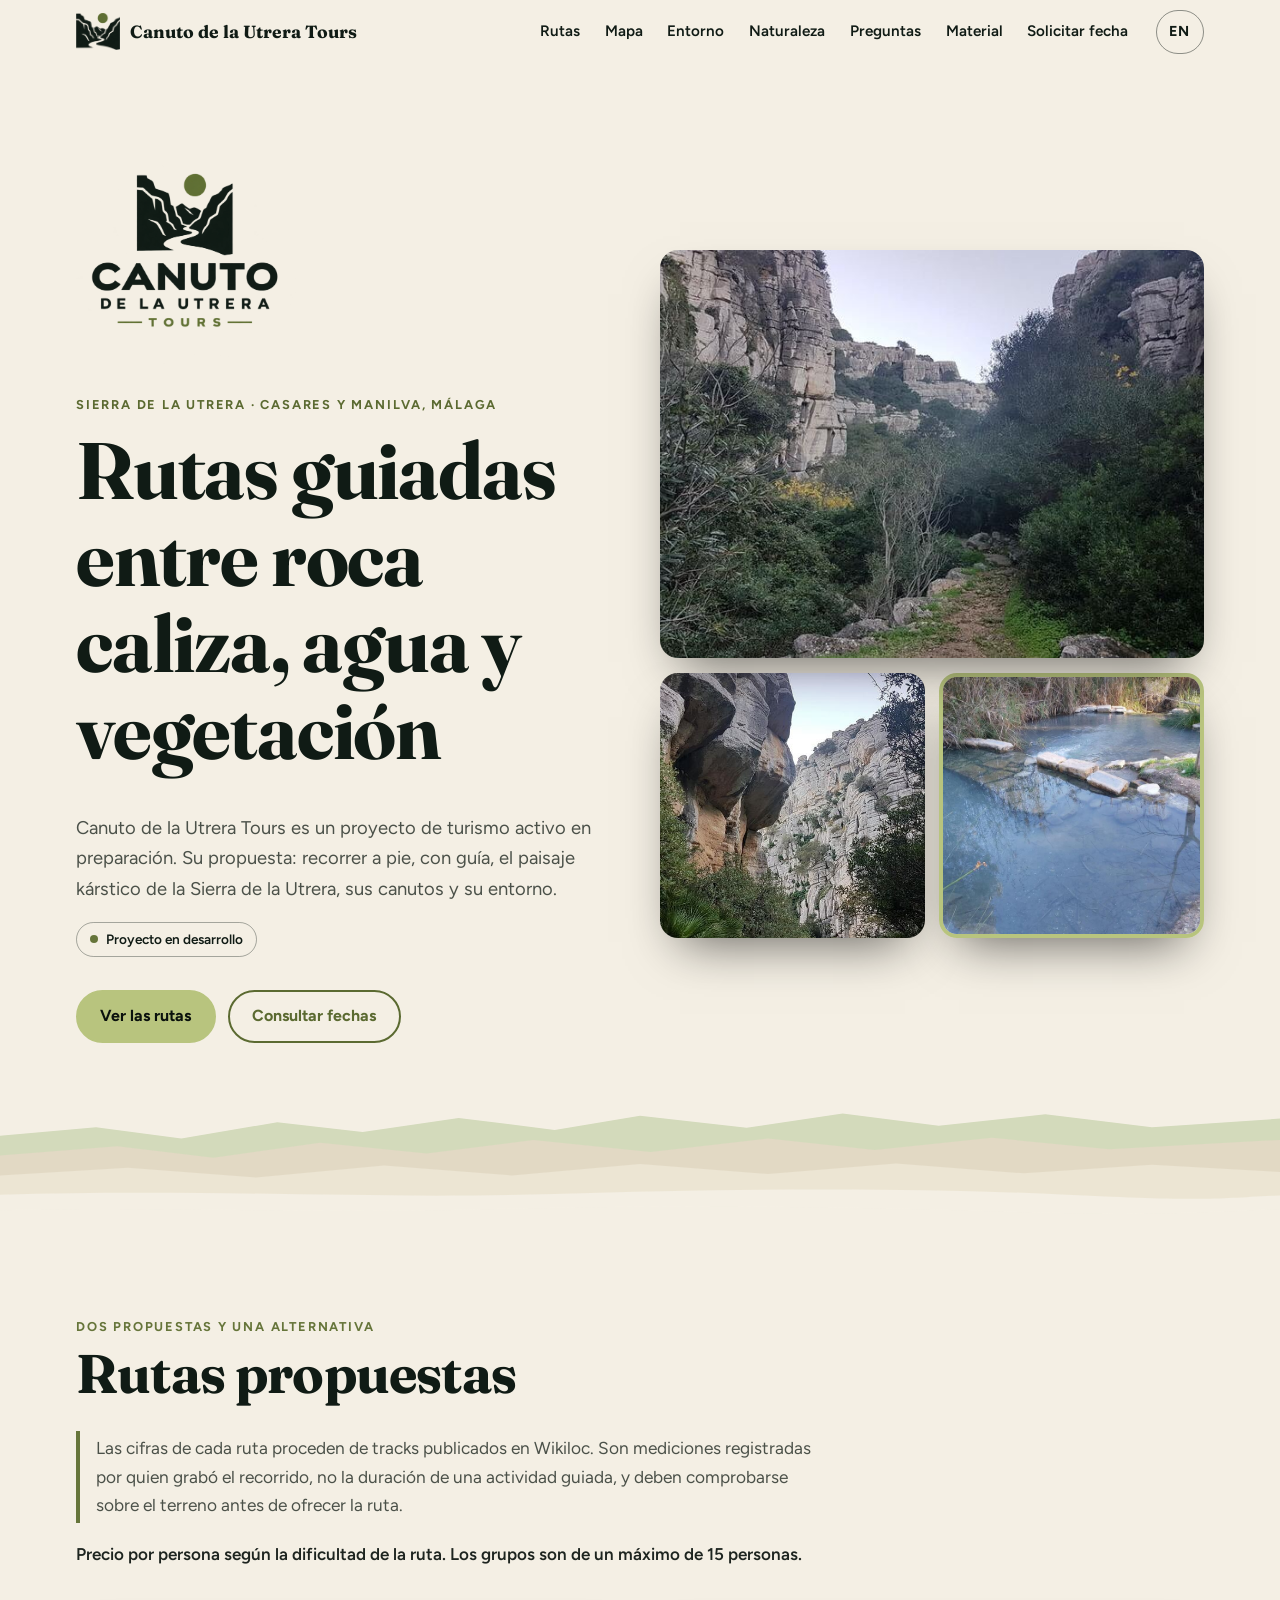
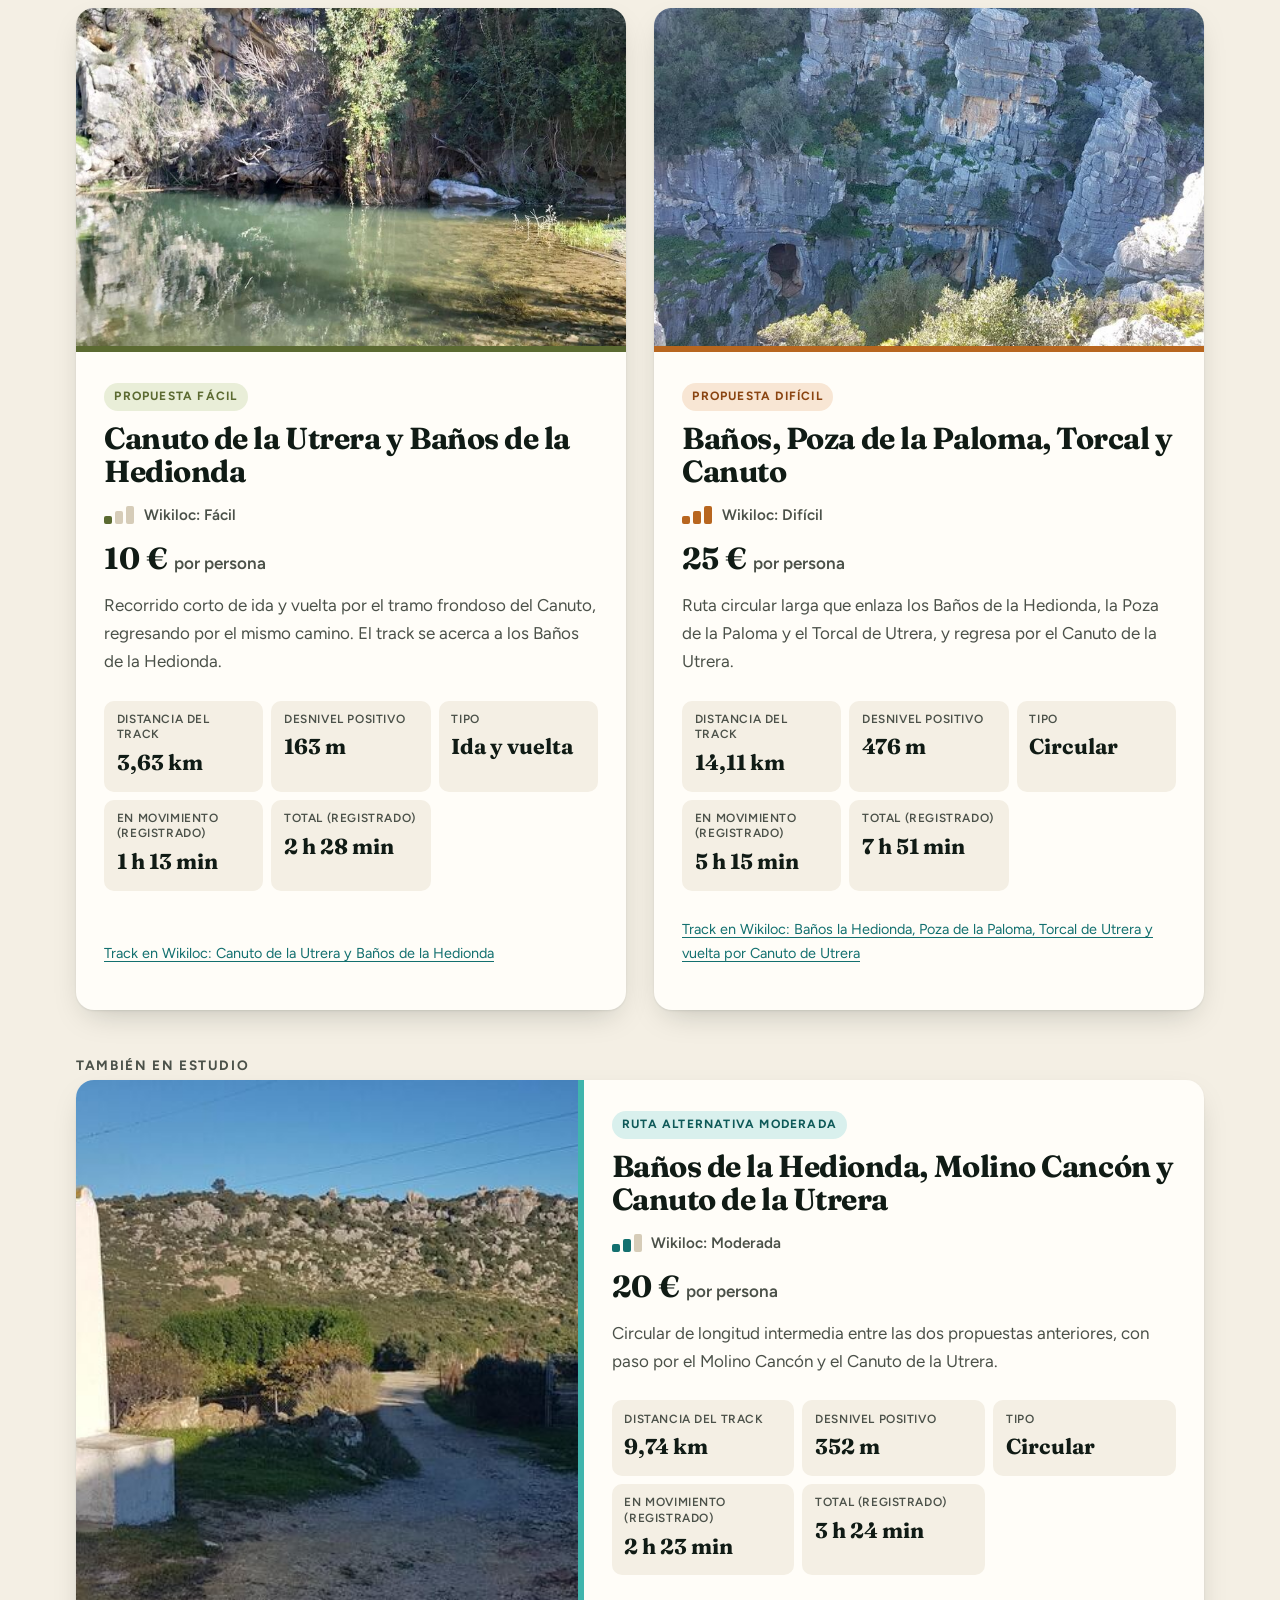
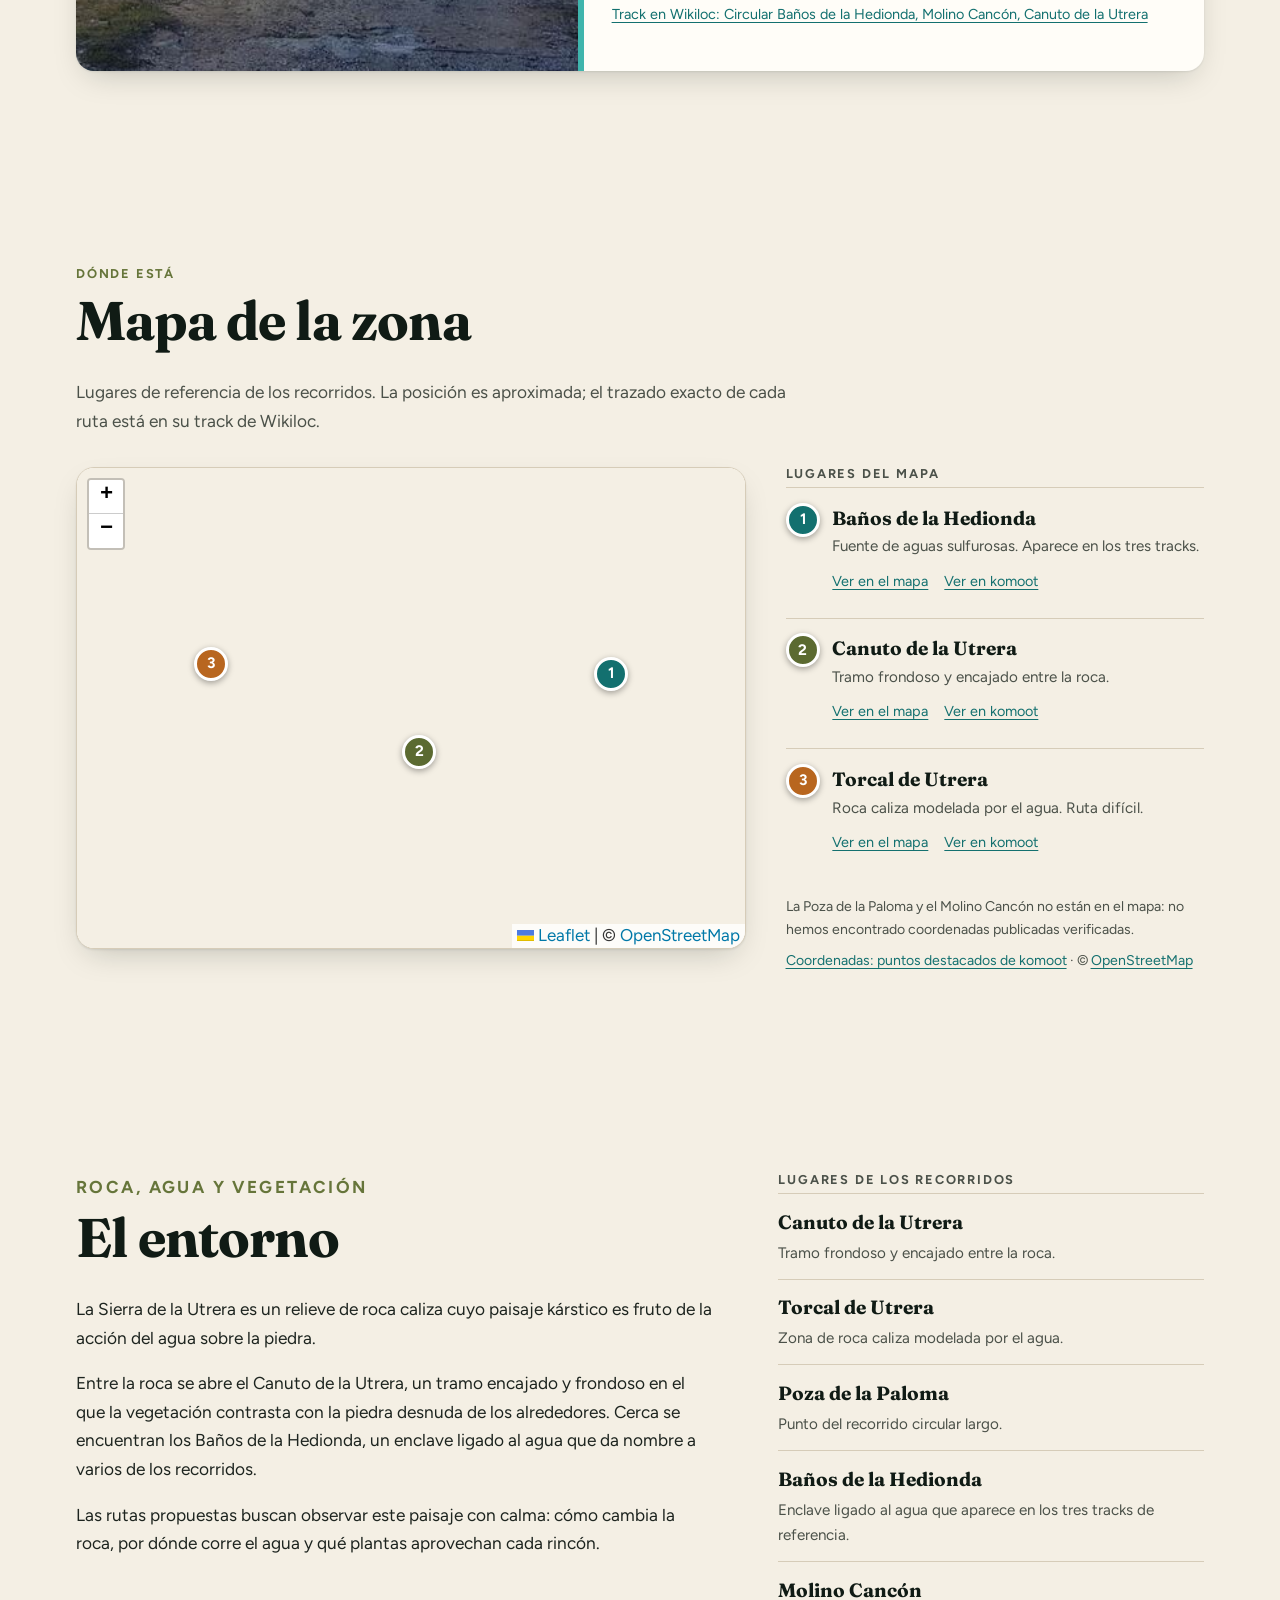
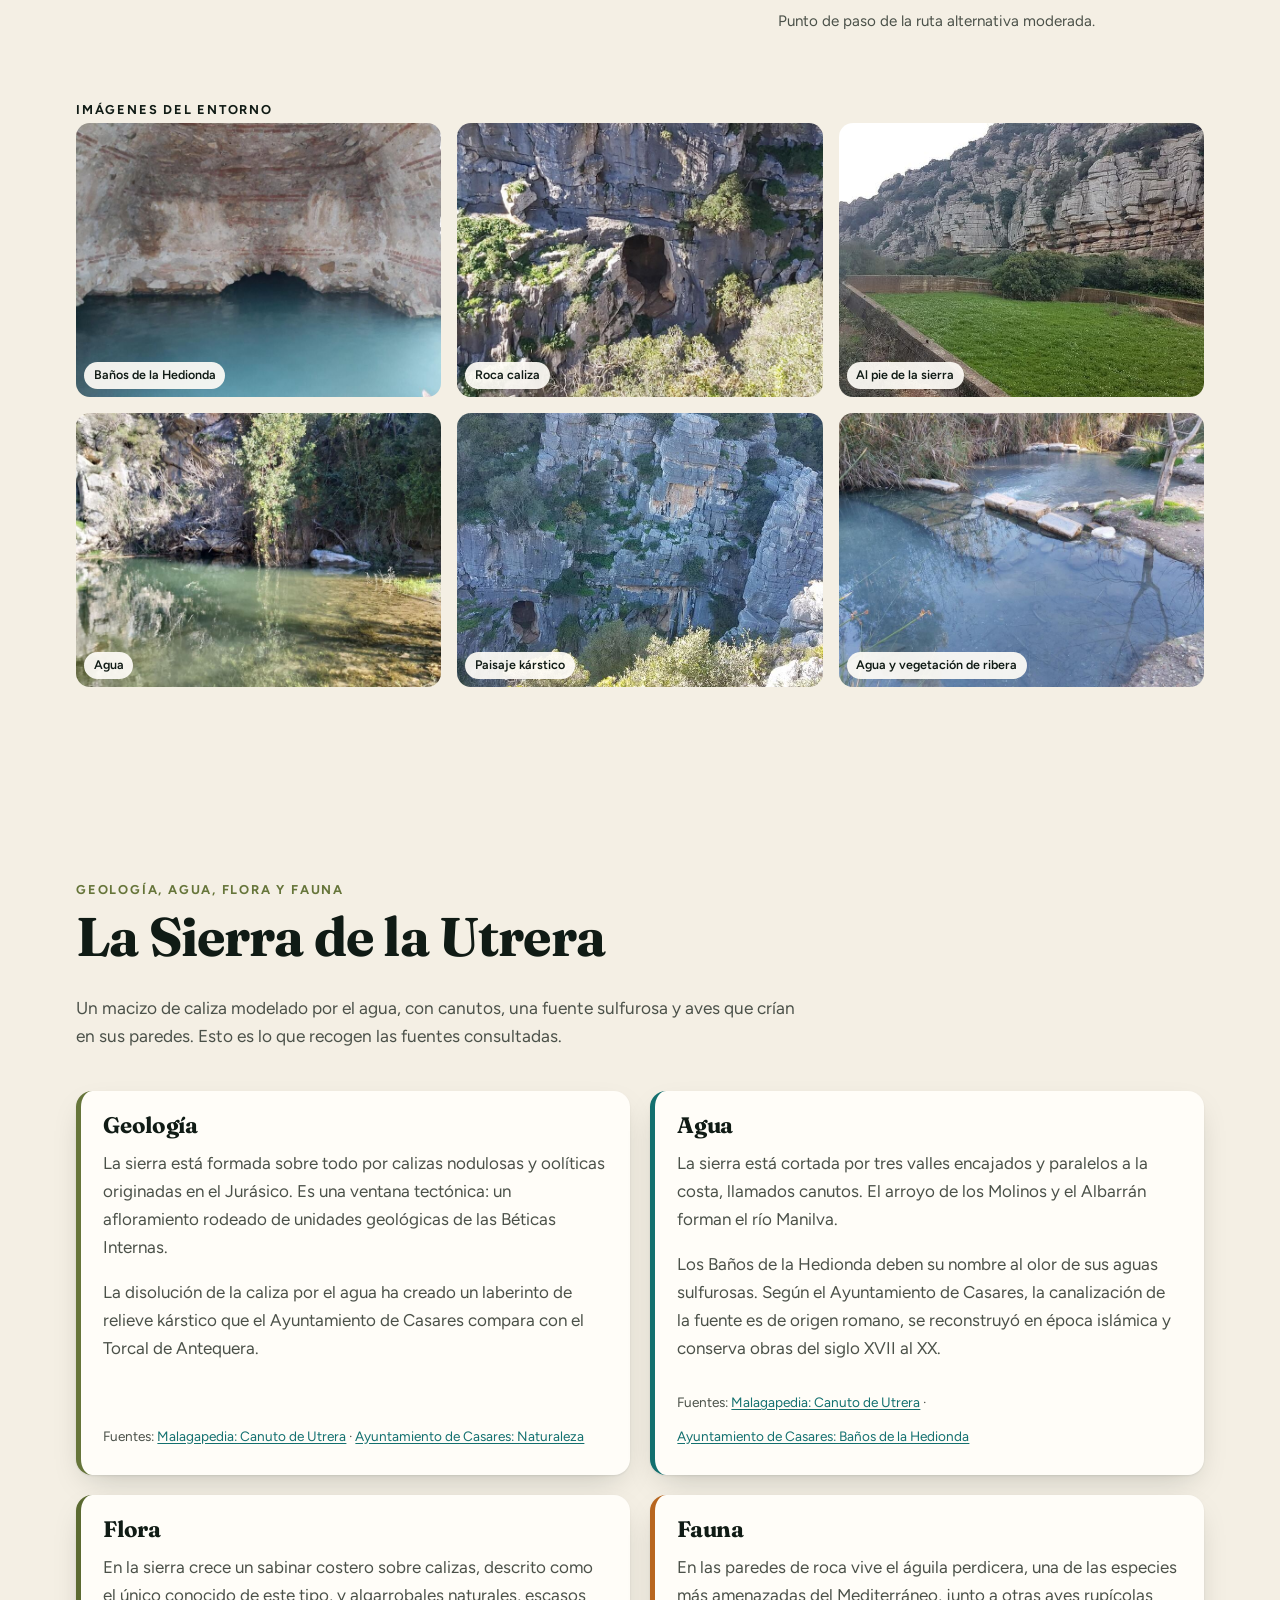
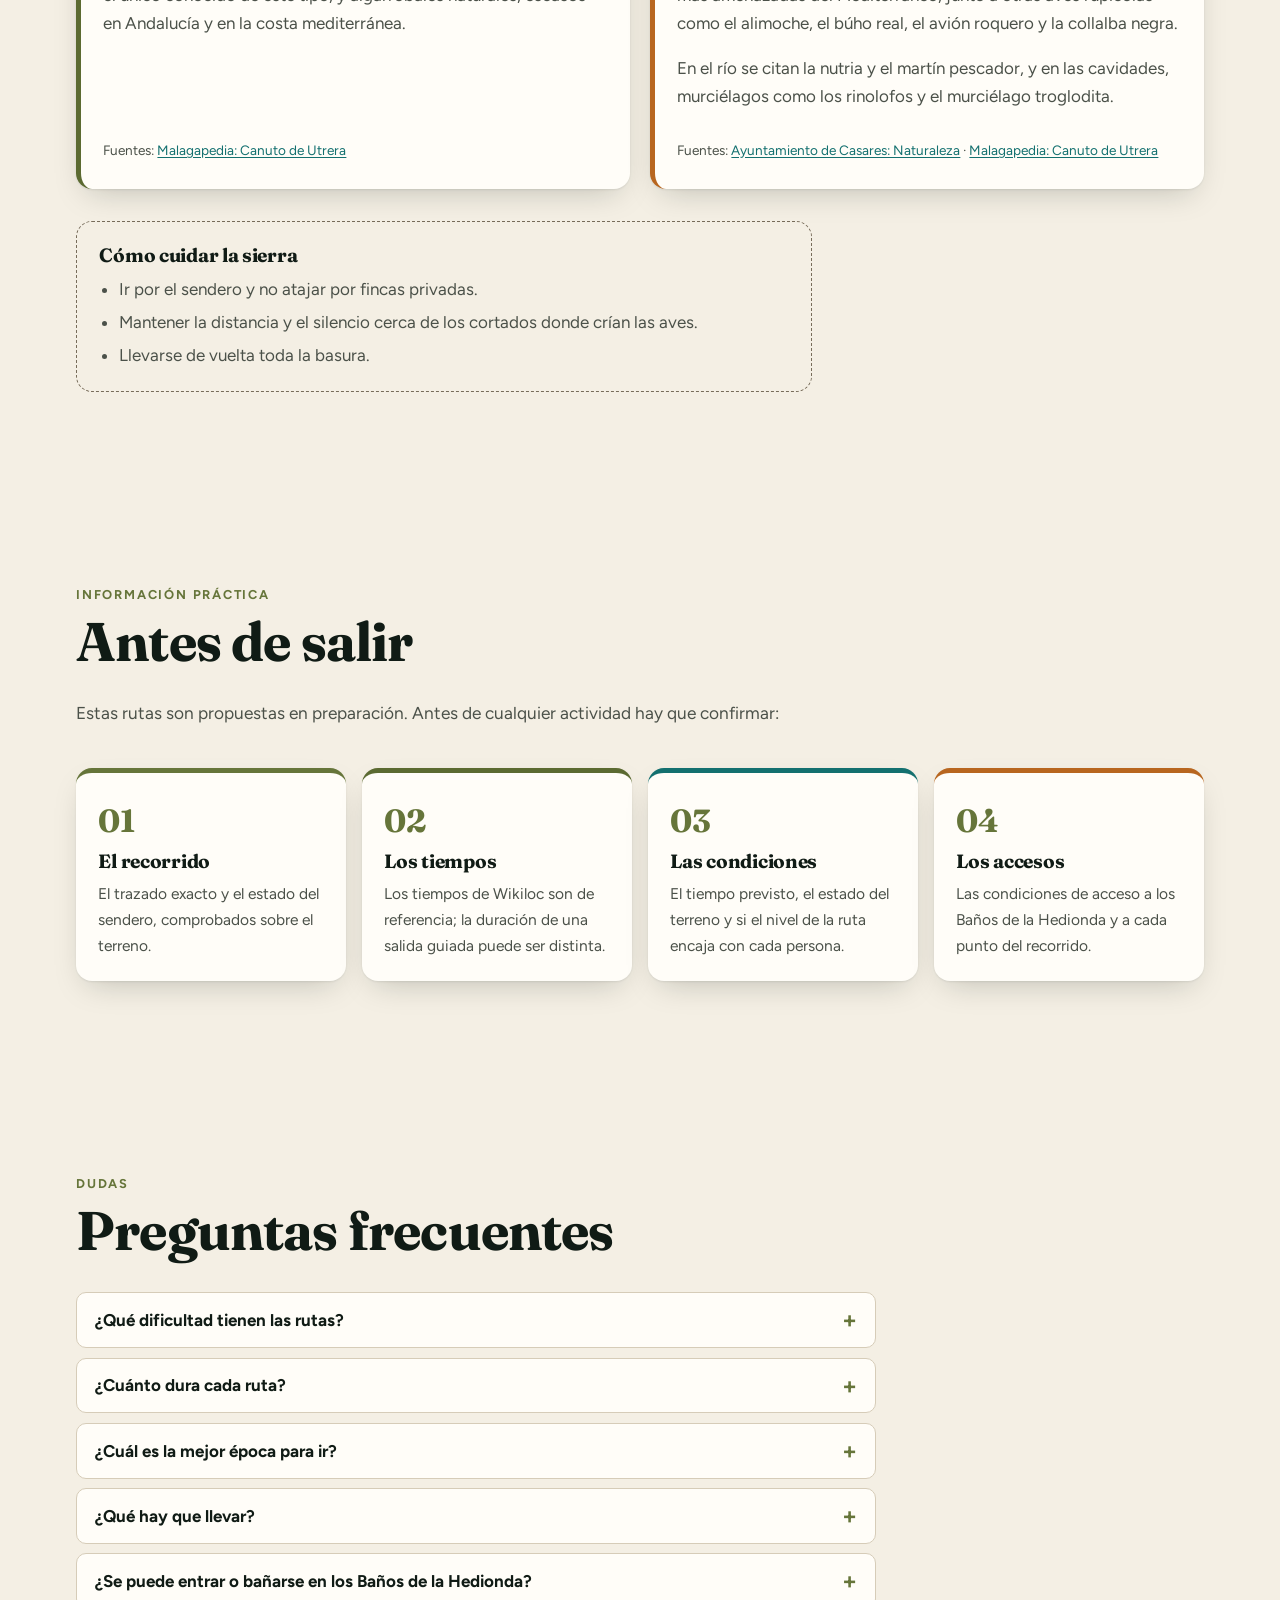
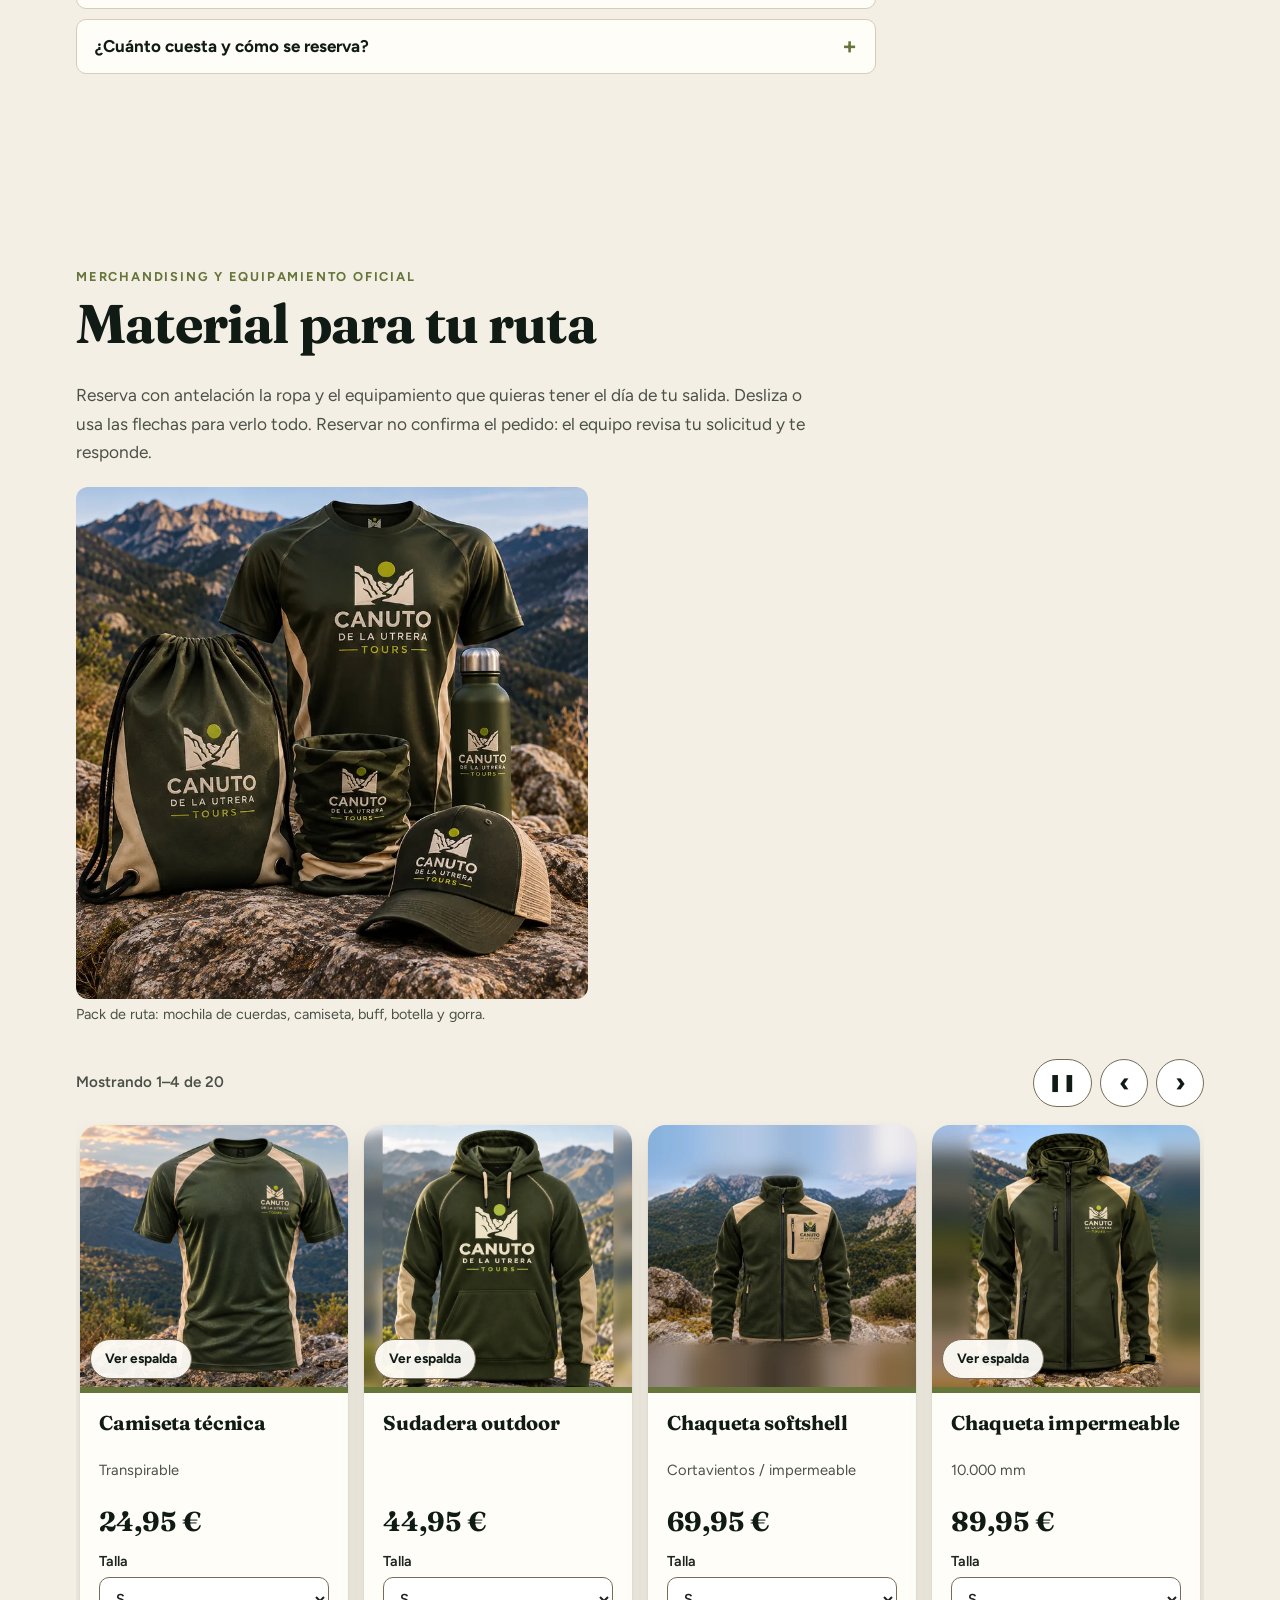
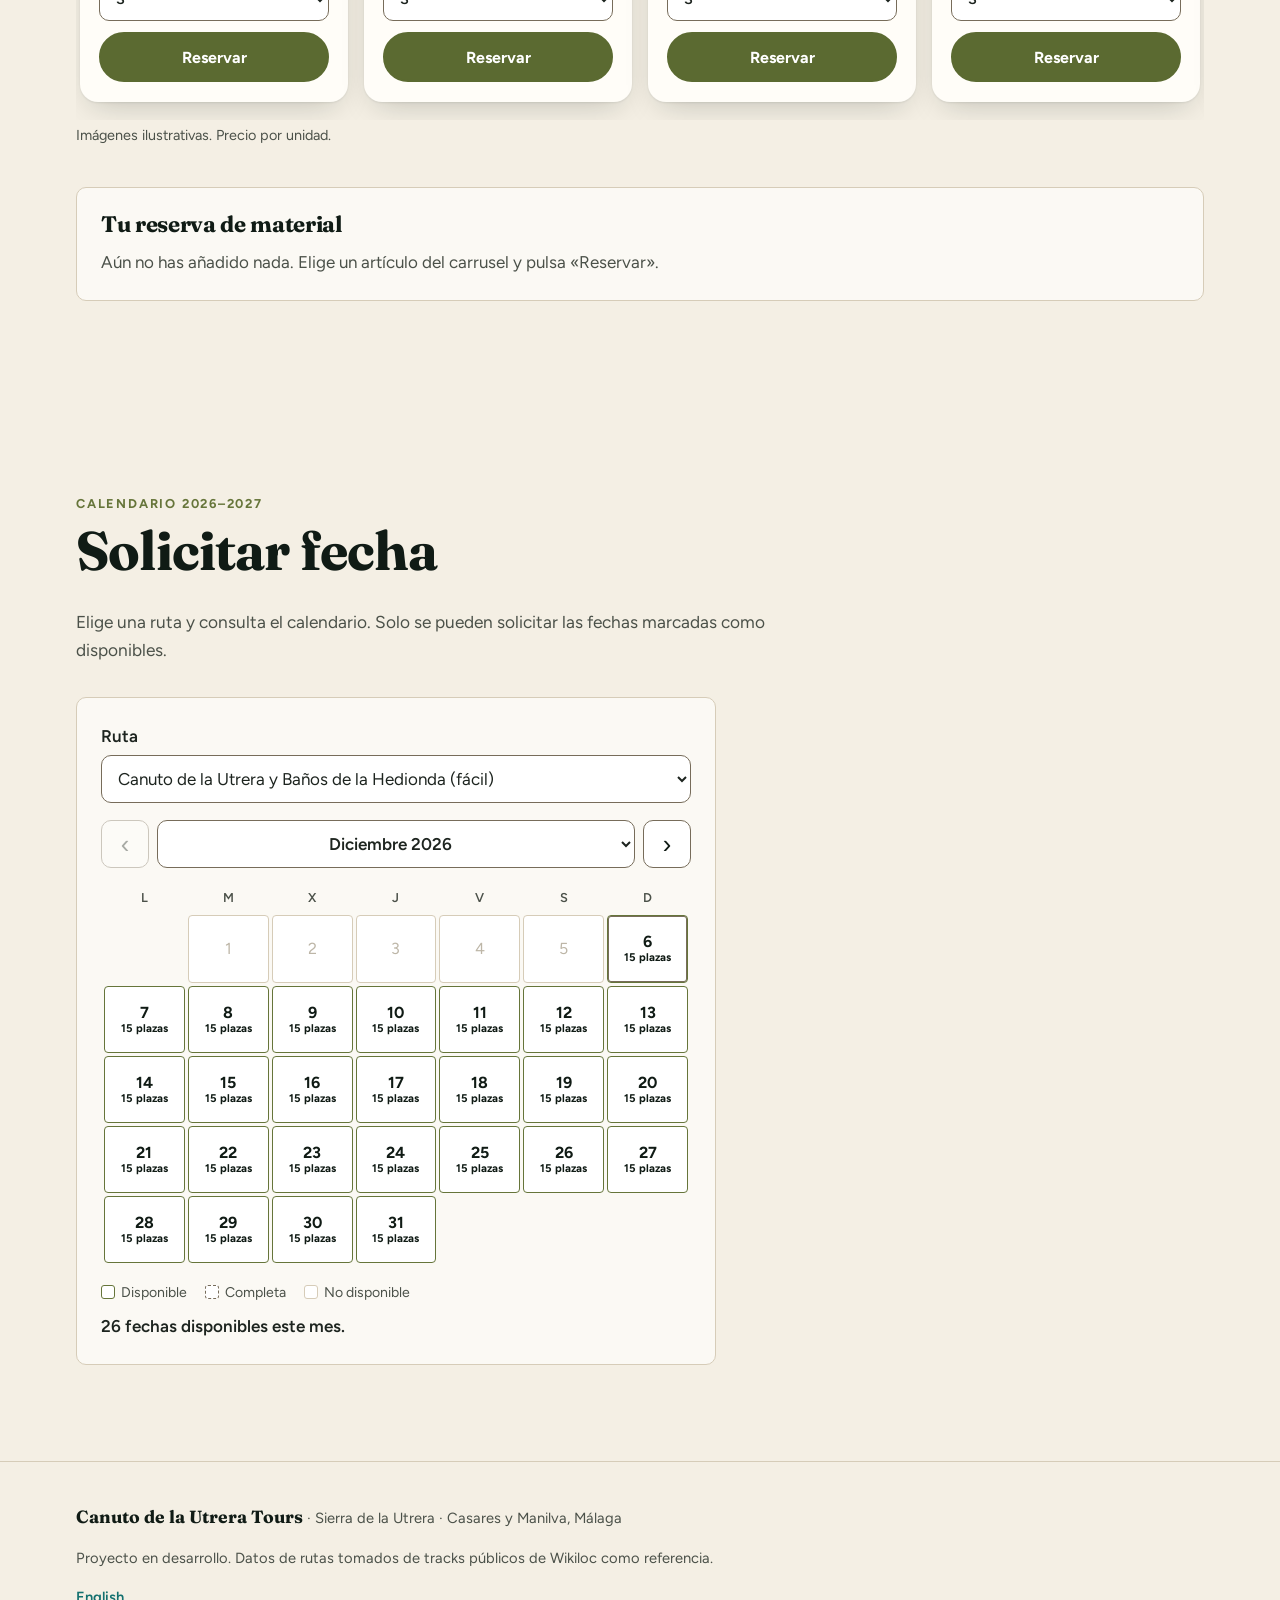
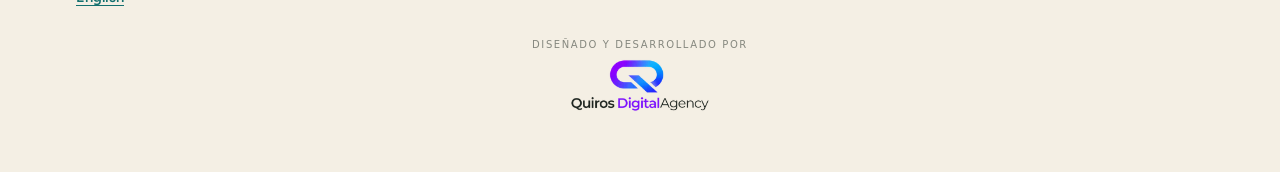
==== commit bcb5c9b0: "Fotos nuevas: bastones, sudadera y pantalón (delante y detrás) y pack de ruta Co-Authored-By: Claude" ====
--- a/index.html
+++ b/index.html
@@ -1,490 +1,491 @@
-<!doctype html>
-<html lang="es">
-<head>
-  <meta charset="utf-8">
-  <meta name="viewport" content="width=device-width, initial-scale=1">
-  <title>Canuto de la Utrera Tours · Rutas guiadas por la Sierra de la Utrera</title>
-  <meta name="description" content="Proyecto de turismo activo con rutas guiadas por el entorno natural y geológico de la Sierra de la Utrera, entre Casares y Manilva (Málaga).">
-  <meta property="og:type" content="website">
-  <meta property="og:locale" content="es_ES">
-  <meta property="og:locale:alternate" content="en_GB">
-  <meta property="og:site_name" content="Canuto de la Utrera Tours">
-  <meta property="og:title" content="Canuto de la Utrera Tours · Rutas guiadas por la Sierra de la Utrera">
-  <meta property="og:description" content="Proyecto de turismo activo con rutas guiadas por el entorno natural y geológico de la Sierra de la Utrera, entre Casares y Manilva (Málaga).">
-  <link rel="alternate" hreflang="es" href="index.html">
-  <link rel="alternate" hreflang="en" href="en.html">
-  <meta name="twitter:card" content="summary">
-  <meta name="theme-color" content="#f4efe4">
-  <meta name="color-scheme" content="light">
-  <link rel="manifest" href="manifest.json">
-  <link rel="icon" href="favicon-32.png" type="image/png" sizes="32x32">
-  <link rel="apple-touch-icon" href="favicon-180.png">
-  <link rel="preconnect" href="https://fonts.googleapis.com">
-  <link rel="preconnect" href="https://fonts.gstatic.com" crossorigin>
-  <link rel="stylesheet" href="https://fonts.googleapis.com/css2?family=Fraunces:opsz,wght@9..144,500;9..144,700&family=Figtree:wght@400;600;700&display=swap">
-  <link rel="stylesheet" href="styles.v4.css">
-  <link rel="stylesheet" href="vendor/leaflet/leaflet.css">
-</head>
-<body>
-  <a class="saltar" href="#contenido">Saltar al contenido</a>
-
-  <header class="cabecera">
-    <div class="envoltura cabecera-in">
-      <a class="marca" href="#inicio"><img src="img/marca.png" alt="" width="44" height="37"><span>Canuto de la Utrera Tours</span></a>
-      <nav aria-label="Principal">
-        <ul>
-          <li><a href="#rutas">Rutas</a></li>
-          <li><a href="#mapa">Mapa</a></li>
-          <li><a href="#entorno">Entorno</a></li>
-          <li><a href="#naturaleza">Naturaleza</a></li>
-          <li><a href="#preguntas">Preguntas</a></li>
-          <li><a href="#material">Material</a></li>
-          <li><a href="#reservas">Solicitar fecha</a></li>
-        </ul>
-      </nav>
-      <a class="idioma" href="en.html" hreflang="en" lang="en" aria-label="Read this page in English"><span aria-hidden="true">EN</span></a>
-    </div>
-  </header>
-
-  <main id="contenido" tabindex="-1">
-    <section class="portada" id="inicio" aria-labelledby="inicio-t">
-      <div class="envoltura portada-in">
-        <div class="portada-texto">
-          <img class="portada-logo" src="img/logo.png" alt="Logotipo de Canuto de la Utrera Tours" width="640" height="661">
-          <p class="antetitulo">Sierra de la Utrera · Casares y Manilva, Málaga</p>
-          <h1 id="inicio-t">Rutas guiadas entre roca caliza, agua y vegetación</h1>
-          <p class="entradilla">Canuto de la Utrera Tours es un proyecto de turismo activo en preparación. Su propuesta: recorrer a pie, con guía, el paisaje kárstico de la Sierra de la Utrera, sus canutos y su entorno.</p>
-          <p class="estado">Proyecto en desarrollo</p>
-          <p class="portada-acciones"><a class="boton boton-claro" href="#rutas">Ver las rutas</a><a class="boton boton-borde" href="#reservas">Consultar fechas</a></p>
-        </div>
-        <div class="portada-fotos">
-          <figure class="pf pf-1"><img src="img/sendero-canuto.jpg" srcset="img/sendero-canuto-800.jpg 800w, img/sendero-canuto.jpg 1600w" sizes="(min-width: 60rem) 34rem, 100vw" alt="Sendero entre vegetación que se adentra en un barranco de paredes calizas" loading="eager" decoding="async"></figure>
-          <figure class="pf pf-2"><img src="img/barranco.jpg" srcset="img/barranco-800.jpg 800w, img/barranco.jpg 1600w" sizes="(min-width: 60rem) 17rem, 1px" alt="Paredes de roca caliza que se cierran entre árboles, formando un barranco" loading="eager" decoding="async"></figure>
-          <figure class="pf pf-3"><img src="img/agua-turquesa.jpg" srcset="img/agua-turquesa-800.jpg 800w, img/agua-turquesa.jpg 1600w" sizes="(min-width: 60rem) 17rem, 1px" alt="Agua de tono turquesa que corre entre losas de piedra y cañas" loading="eager" decoding="async"></figure>
-        </div>
-      </div>
-      <svg class="estratos" viewBox="0 0 1200 360" preserveAspectRatio="none" aria-hidden="true" focusable="false">
-      <path class="e1" d="M0 120 L90 96 L170 128 L260 82 L340 110 L430 70 L520 104 L600 64 L700 98 L790 58 L880 92 L980 60 L1080 96 L1200 72 V360 H0Z"/>
-      <path class="e2" d="M0 176 L110 150 L200 182 L300 140 L400 170 L500 132 L610 166 L720 128 L820 160 L930 126 L1040 158 L1200 132 V360 H0Z"/>
-      <path class="e3" d="M0 232 L120 210 L240 238 L360 204 L480 232 L600 200 L720 228 L840 198 L960 226 L1080 202 L1200 222 V360 H0Z"/>
-      <path class="e4" d="M0 286 C200 268 340 300 520 284 S860 266 1000 286 S1140 296 1200 288 V360 H0Z"/>
-      <path class="agua" d="M0 330 C150 318 300 340 450 328 S750 316 900 330 S1100 342 1200 326 V360 H0Z"/>
-    </svg>
-    </section>
-
-    <section class="seccion" id="rutas" aria-labelledby="rutas-t">
-      <div class="envoltura">
-        <p class="kicker">Dos propuestas y una alternativa</p>
-        <h2 id="rutas-t">Rutas propuestas</h2>
-        <p class="aviso">Las cifras de cada ruta proceden de tracks publicados en Wikiloc. Son mediciones registradas por quien grabó el recorrido, no la duración de una actividad guiada, y deben comprobarse sobre el terreno antes de ofrecer la ruta.</p>
-        <p class="rutas-precio-nota">Precio por persona según la dificultad de la ruta. Los grupos son de un máximo de 15 personas.</p>
-        <div class="rutas">
-      <article class="ruta ruta-facil" id="ruta-facil" aria-labelledby="ruta-facil-t">
-        <figure class="ruta-foto"><img src="img/poza.jpg" srcset="img/poza-800.jpg 800w, img/poza.jpg 1600w" sizes="(min-width: 56rem) 36rem, 100vw" alt="Poza de agua clara al pie de paredes de roca cubiertas de vegetación" loading="lazy" decoding="async"></figure>
-        <div class="ruta-cuerpo">
-        <div class="ruta-cab">
-          <p class="ruta-etiqueta">Propuesta fácil</p>
-          <h3 id="ruta-facil-t">Canuto de la Utrera y Baños de la Hedionda</h3>
-          <p class="nivel nivel-facil"><span class="nivel-marcas" aria-hidden="true"><span class="on"></span><span class=""></span><span class=""></span></span>Wikiloc: Fácil</p>
-          <p class="ruta-precio"><strong>10 €</strong> por persona</p>
-        </div>
-        <p class="ruta-resumen">Recorrido corto de ida y vuelta por el tramo frondoso del Canuto, regresando por el mismo camino. El track se acerca a los Baños de la Hedionda.</p>
-        <dl class="ruta-datos">
-          <div><dt>Distancia del track</dt><dd>3,63 km</dd></div>
-          <div><dt>Desnivel positivo</dt><dd>163 m</dd></div>
-          <div><dt>Tipo</dt><dd>Ida y vuelta</dd></div>
-          <div><dt>En movimiento (registrado)</dt><dd>1 h 13 min</dd></div>
-          <div><dt>Total (registrado)</dt><dd>2 h 28 min</dd></div>
-        </dl>
-        <p class="ruta-fuente"><a href="https://es.wikiloc.com/rutas-senderismo/canuto-de-la-utrera-y-banos-de-la-hedionda-casares-malaga-23-05-2021-73880812" rel="noopener" target="_blank" hreflang="es">Track en Wikiloc: Canuto de la Utrera y Baños de la Hedionda<span class="sr-only"> (abre en una pestaña nueva)</span></a></p>
-        </div>
-      </article>
-      <article class="ruta ruta-dificil" id="ruta-dificil" aria-labelledby="ruta-dificil-t">
-        <figure class="ruta-foto"><img src="img/paredes-karsticas.jpg" srcset="img/paredes-karsticas-800.jpg 800w, img/paredes-karsticas.jpg 1600w" sizes="(min-width: 56rem) 36rem, 100vw" alt="Paredes de roca caliza agrietadas y con oquedades, vistas desde lo alto" loading="lazy" decoding="async"></figure>
-        <div class="ruta-cuerpo">
-        <div class="ruta-cab">
-          <p class="ruta-etiqueta">Propuesta difícil</p>
-          <h3 id="ruta-dificil-t">Baños, Poza de la Paloma, Torcal y Canuto</h3>
-          <p class="nivel nivel-dificil"><span class="nivel-marcas" aria-hidden="true"><span class="on"></span><span class="on"></span><span class="on"></span></span>Wikiloc: Difícil</p>
-          <p class="ruta-precio"><strong>25 €</strong> por persona</p>
-        </div>
-        <p class="ruta-resumen">Ruta circular larga que enlaza los Baños de la Hedionda, la Poza de la Paloma y el Torcal de Utrera, y regresa por el Canuto de la Utrera.</p>
-        <dl class="ruta-datos">
-          <div><dt>Distancia del track</dt><dd>14,11 km</dd></div>
-          <div><dt>Desnivel positivo</dt><dd>476 m</dd></div>
-          <div><dt>Tipo</dt><dd>Circular</dd></div>
-          <div><dt>En movimiento (registrado)</dt><dd>5 h 15 min</dd></div>
-          <div><dt>Total (registrado)</dt><dd>7 h 51 min</dd></div>
-        </dl>
-        <p class="ruta-fuente"><a href="https://es.wikiloc.com/rutas-senderismo/banos-la-hedionda-poza-de-la-paloma-torcal-de-utrera-y-vuelta-por-canuto-de-utrera-en-casares-46228989" rel="noopener" target="_blank" hreflang="es">Track en Wikiloc: Baños la Hedionda, Poza de la Paloma, Torcal de Utrera y vuelta por Canuto de Utrera<span class="sr-only"> (abre en una pestaña nueva)</span></a></p>
-        </div>
-      </article>
-        </div>
-        <div class="alternativas">
-          <h3 class="alt-t">También en estudio</h3>
-      <article class="ruta ruta-moderada ruta-alt" id="ruta-moderada" aria-labelledby="ruta-moderada-t">
-        <figure class="ruta-foto"><img src="img/edificio-camino.jpg" srcset="img/edificio-camino-800.jpg 800w, img/edificio-camino.jpg 1600w" sizes="(min-width: 56rem) 36rem, 100vw" alt="Pequeño edificio blanco junto a un camino de tierra, con la sierra al fondo" loading="lazy" decoding="async"></figure>
-        <div class="ruta-cuerpo">
-        <div class="ruta-cab">
-          <p class="ruta-etiqueta">Ruta alternativa moderada</p>
-          <h3 id="ruta-moderada-t">Baños de la Hedionda, Molino Cancón y Canuto de la Utrera</h3>
-          <p class="nivel nivel-moderada"><span class="nivel-marcas" aria-hidden="true"><span class="on"></span><span class="on"></span><span class=""></span></span>Wikiloc: Moderada</p>
-          <p class="ruta-precio"><strong>20 €</strong> por persona</p>
-        </div>
-        <p class="ruta-resumen">Circular de longitud intermedia entre las dos propuestas anteriores, con paso por el Molino Cancón y el Canuto de la Utrera.</p>
-        <dl class="ruta-datos">
-          <div><dt>Distancia del track</dt><dd>9,74 km</dd></div>
-          <div><dt>Desnivel positivo</dt><dd>352 m</dd></div>
-          <div><dt>Tipo</dt><dd>Circular</dd></div>
-          <div><dt>En movimiento (registrado)</dt><dd>2 h 23 min</dd></div>
-          <div><dt>Total (registrado)</dt><dd>3 h 24 min</dd></div>
-        </dl>
-        
-        <p class="ruta-fuente"><a href="https://es.wikiloc.com/rutas-senderismo/circular-banos-de-la-hedionda-molino-cancon-canuto-de-la-utrera-casares-malaga-10-12-2018-31274922" rel="noopener" target="_blank" hreflang="es">Track en Wikiloc: Circular Baños de la Hedionda, Molino Cancón, Canuto de la Utrera<span class="sr-only"> (abre en una pestaña nueva)</span></a></p>
-        </div>
-      </article>
-        </div>
-      </div>
-    </section>
-
-    <section class="seccion seccion-mapa" id="mapa" aria-labelledby="mapa-t">
-      <div class="envoltura">
-        <p class="kicker">Dónde está</p>
-        <h2 id="mapa-t">Mapa de la zona</h2>
-        <p class="entradilla-sec">Lugares de referencia de los recorridos. La posición es aproximada; el trazado exacto de cada ruta está en su track de Wikiloc.</p>
-        <div class="mapa-in">
-          <div class="mapa-lienzo-caja">
-            <div id="mapa-lienzo" class="mapa-lienzo" data-mapa hidden></div>
-            <p class="mapa-aviso" id="mapa-aviso" role="status">Para ver el mapa hay que activar JavaScript. Los lugares de referencia están en la lista.</p>
-          </div>
-          <div class="mapa-lista">
-            <h3>Lugares del mapa</h3>
-            <ol>
-              <li class="mp-agua"><span class="mapa-num" aria-hidden="true">1</span><div><strong lang="es">Baños de la Hedionda</strong><span>Fuente de aguas sulfurosas. Aparece en los tres tracks.</span>
-                <span class="mapa-acciones"><button type="button" class="enlace" data-mapa-punto="0" hidden>Ver en el mapa</button> <a href="https://www.komoot.com/highlight/4078869" rel="noopener" target="_blank">Ver en komoot<span class="sr-only"> (abre en una pestaña nueva)</span></a></span></div></li>
-              <li class="mp-canuto"><span class="mapa-num" aria-hidden="true">2</span><div><strong lang="es">Canuto de la Utrera</strong><span>Tramo frondoso y encajado entre la roca.</span>
-                <span class="mapa-acciones"><button type="button" class="enlace" data-mapa-punto="1" hidden>Ver en el mapa</button> <a href="https://www.komoot.com/highlight/4354990" rel="noopener" target="_blank">Ver en komoot<span class="sr-only"> (abre en una pestaña nueva)</span></a></span></div></li>
-              <li class="mp-roca"><span class="mapa-num" aria-hidden="true">3</span><div><strong lang="es">Torcal de Utrera</strong><span>Roca caliza modelada por el agua. Ruta difícil.</span>
-                <span class="mapa-acciones"><button type="button" class="enlace" data-mapa-punto="2" hidden>Ver en el mapa</button> <a href="https://www.komoot.com/highlight/4078865" rel="noopener" target="_blank">Ver en komoot<span class="sr-only"> (abre en una pestaña nueva)</span></a></span></div></li>
-            </ol>
-            <p class="mapa-nota">La Poza de la Paloma y el Molino Cancón no están en el mapa: no hemos encontrado coordenadas publicadas verificadas.</p>
-            <p class="mapa-nota"><a href="https://www.komoot.com/highlight/4354990" rel="noopener" target="_blank">Coordenadas: puntos destacados de komoot<span class="sr-only"> (abre en una pestaña nueva)</span></a> · © <a href="https://www.openstreetmap.org/copyright" rel="noopener" target="_blank">OpenStreetMap</a></p>
-          </div>
-        </div>
-      </div>
-      <script id="datos-mapa" type="application/json">{"centro":[36.3952,-5.2695],"zoom":15,"region":"Mapa interactivo de la Sierra de la Utrera","puntos":[{"nombre":"Baños de la Hedionda","lat":36.39648,"lon":-5.26131,"tipo":"agua","texto":"Fuente de aguas sulfurosas. Aparece en los tres tracks."},{"nombre":"Canuto de la Utrera","lat":36.393805,"lon":-5.26955,"tipo":"canuto","texto":"Tramo frondoso y encajado entre la roca."},{"nombre":"Torcal de Utrera","lat":36.396833,"lon":-5.278472,"tipo":"roca","texto":"Roca caliza modelada por el agua. Ruta difícil."}]}</script>
-    </section>
-
-    <section class="seccion seccion-entorno" id="entorno" aria-labelledby="entorno-t">
-      <div class="envoltura entorno-in">
-        <div class="entorno-texto">
-          <p class="kicker">Roca, agua y vegetación</p>
-          <h2 id="entorno-t">El entorno</h2>
-          <p>La Sierra de la Utrera es un relieve de roca caliza cuyo paisaje kárstico es fruto de la acción del agua sobre la piedra.</p>
-          <p>Entre la roca se abre el Canuto de la Utrera, un tramo encajado y frondoso en el que la vegetación contrasta con la piedra desnuda de los alrededores. Cerca se encuentran los Baños de la Hedionda, un enclave ligado al agua que da nombre a varios de los recorridos.</p>
-          <p>Las rutas propuestas buscan observar este paisaje con calma: cómo cambia la roca, por dónde corre el agua y qué plantas aprovechan cada rincón.</p>
-        </div>
-        <div class="entorno-lugares">
-          <h3>Lugares de los recorridos</h3>
-          <ul>
-            <li><strong lang="es">Canuto de la Utrera</strong><span>Tramo frondoso y encajado entre la roca.</span></li>
-            <li><strong lang="es">Torcal de Utrera</strong><span>Zona de roca caliza modelada por el agua.</span></li>
-            <li><strong lang="es">Poza de la Paloma</strong><span>Punto del recorrido circular largo.</span></li>
-            <li><strong lang="es">Baños de la Hedionda</strong><span>Enclave ligado al agua que aparece en los tres tracks de referencia.</span></li>
-            <li><strong lang="es">Molino Cancón</strong><span>Punto de paso de la ruta alternativa moderada.</span></li>
-          </ul>
-        </div>
-      </div>
-      <div class="envoltura"><h3 class="galeria-t">Imágenes del entorno</h3><div class="galeria">
-        <figure class="gal gal-1"><a class="gal-enlace" href="img/banos-boveda.jpg" data-lightbox data-pie="Baños de la Hedionda" data-alt="Bóveda de piedra con franjas de ladrillo sobre una lámina de agua turquesa"><span class="sr-only">Ampliar foto: Baños de la Hedionda</span><img src="img/banos-boveda.jpg" srcset="img/banos-boveda-800.jpg 800w, img/banos-boveda.jpg 1600w" sizes="(min-width: 48rem) 24rem, 50vw" alt="Bóveda de piedra con franjas de ladrillo sobre una lámina de agua turquesa" loading="lazy" decoding="async"></a><figcaption>Baños de la Hedionda</figcaption></figure>
-        <figure class="gal gal-2"><a class="gal-enlace" href="img/cueva.jpg" data-lightbox data-pie="Roca caliza" data-alt="Pared de roca caliza con la boca de una cueva, rodeada de matorral"><span class="sr-only">Ampliar foto: Roca caliza</span><img src="img/cueva.jpg" srcset="img/cueva-800.jpg 800w, img/cueva.jpg 1600w" sizes="(min-width: 48rem) 24rem, 50vw" alt="Pared de roca caliza con la boca de una cueva, rodeada de matorral" loading="lazy" decoding="async"></a><figcaption>Roca caliza</figcaption></figure>
-        <figure class="gal gal-3"><a class="gal-enlace" href="img/prado-farallon.jpg" data-lightbox data-pie="Al pie de la sierra" data-alt="Prado verde cercado por muros al pie de un farallón de caliza"><span class="sr-only">Ampliar foto: Al pie de la sierra</span><img src="img/prado-farallon.jpg" srcset="img/prado-farallon-800.jpg 800w, img/prado-farallon.jpg 1600w" sizes="(min-width: 48rem) 24rem, 50vw" alt="Prado verde cercado por muros al pie de un farallón de caliza" loading="lazy" decoding="async"></a><figcaption>Al pie de la sierra</figcaption></figure>
-        <figure class="gal gal-4"><a class="gal-enlace" href="img/poza.jpg" data-lightbox data-pie="Agua" data-alt="Poza de agua clara al pie de paredes de roca cubiertas de vegetación"><span class="sr-only">Ampliar foto: Agua</span><img src="img/poza.jpg" srcset="img/poza-800.jpg 800w, img/poza.jpg 1600w" sizes="(min-width: 48rem) 24rem, 50vw" alt="Poza de agua clara al pie de paredes de roca cubiertas de vegetación" loading="lazy" decoding="async"></a><figcaption>Agua</figcaption></figure>
-        <figure class="gal gal-5"><a class="gal-enlace" href="img/paredes-karsticas.jpg" data-lightbox data-pie="Paisaje kárstico" data-alt="Paredes de roca caliza agrietadas y con oquedades, vistas desde lo alto"><span class="sr-only">Ampliar foto: Paisaje kárstico</span><img src="img/paredes-karsticas.jpg" srcset="img/paredes-karsticas-800.jpg 800w, img/paredes-karsticas.jpg 1600w" sizes="(min-width: 48rem) 24rem, 50vw" alt="Paredes de roca caliza agrietadas y con oquedades, vistas desde lo alto" loading="lazy" decoding="async"></a><figcaption>Paisaje kárstico</figcaption></figure>
-        <figure class="gal gal-6"><a class="gal-enlace" href="img/agua-turquesa.jpg" data-lightbox data-pie="Agua y vegetación de ribera" data-alt="Agua de tono turquesa que corre entre losas de piedra y cañas"><span class="sr-only">Ampliar foto: Agua y vegetación de ribera</span><img src="img/agua-turquesa.jpg" srcset="img/agua-turquesa-800.jpg 800w, img/agua-turquesa.jpg 1600w" sizes="(min-width: 48rem) 24rem, 50vw" alt="Agua de tono turquesa que corre entre losas de piedra y cañas" loading="lazy" decoding="async"></a><figcaption>Agua y vegetación de ribera</figcaption></figure>
-      </div></div>
-    </section>
-
-
-    <section class="seccion seccion-naturaleza" id="naturaleza" aria-labelledby="naturaleza-t">
-      <div class="envoltura">
-        <p class="kicker">Geología, agua, flora y fauna</p>
-        <h2 id="naturaleza-t">La Sierra de la Utrera</h2>
-        <p class="entradilla-sec">Un macizo de caliza modelado por el agua, con canutos, una fuente sulfurosa y aves que crían en sus paredes. Esto es lo que recogen las fuentes consultadas.</p>
-        <div class="naturaleza">
-          <article class="nat nat-geologia" aria-labelledby="nat-geologia-t">
-            <h3 id="nat-geologia-t">Geología</h3>
-            <p>La sierra está formada sobre todo por calizas nodulosas y oolíticas originadas en el Jurásico. Es una ventana tectónica: un afloramiento rodeado de unidades geológicas de las Béticas Internas.</p>
-            <p>La disolución de la caliza por el agua ha creado un laberinto de relieve kárstico que el Ayuntamiento de Casares compara con el Torcal de Antequera.</p>
-            <p class="nat-fuentes">Fuentes: <a href="https://malagapedia.wikanda.es/wiki/Canuto_de_Utrera" rel="noopener" target="_blank">Malagapedia: Canuto de Utrera<span class="sr-only"> (abre en una pestaña nueva)</span></a> · <a href="https://www.casares.es/turismo/naturaleza-2/" rel="noopener" target="_blank">Ayuntamiento de Casares: Naturaleza<span class="sr-only"> (abre en una pestaña nueva)</span></a></p>
-          </article>
-          <article class="nat nat-agua" aria-labelledby="nat-agua-t">
-            <h3 id="nat-agua-t">Agua</h3>
-            <p>La sierra está cortada por tres valles encajados y paralelos a la costa, llamados canutos. El arroyo de los Molinos y el Albarrán forman el río Manilva.</p>
-            <p>Los Baños de la Hedionda deben su nombre al olor de sus aguas sulfurosas. Según el Ayuntamiento de Casares, la canalización de la fuente es de origen romano, se reconstruyó en época islámica y conserva obras del siglo XVII al XX.</p>
-            <p class="nat-fuentes">Fuentes: <a href="https://malagapedia.wikanda.es/wiki/Canuto_de_Utrera" rel="noopener" target="_blank">Malagapedia: Canuto de Utrera<span class="sr-only"> (abre en una pestaña nueva)</span></a> · <a href="https://www.casares.es/en/tourism/what-to-see-in-casares/hedionda-baths/" rel="noopener" target="_blank">Ayuntamiento de Casares: Baños de la Hedionda<span class="sr-only"> (abre en una pestaña nueva)</span></a></p>
-          </article>
-          <article class="nat nat-flora" aria-labelledby="nat-flora-t">
-            <h3 id="nat-flora-t">Flora</h3>
-            <p>En la sierra crece un sabinar costero sobre calizas, descrito como el único conocido de este tipo, y algarrobales naturales, escasos en Andalucía y en la costa mediterránea.</p>
-            <p class="nat-fuentes">Fuentes: <a href="https://malagapedia.wikanda.es/wiki/Canuto_de_Utrera" rel="noopener" target="_blank">Malagapedia: Canuto de Utrera<span class="sr-only"> (abre en una pestaña nueva)</span></a></p>
-          </article>
-          <article class="nat nat-fauna" aria-labelledby="nat-fauna-t">
-            <h3 id="nat-fauna-t">Fauna</h3>
-            <p>En las paredes de roca vive el águila perdicera, una de las especies más amenazadas del Mediterráneo, junto a otras aves rupícolas como el alimoche, el búho real, el avión roquero y la collalba negra.</p>
-            <p>En el río se citan la nutria y el martín pescador, y en las cavidades, murciélagos como los rinolofos y el murciélago troglodita.</p>
-            <p class="nat-fuentes">Fuentes: <a href="https://www.casares.es/turismo/naturaleza-2/" rel="noopener" target="_blank">Ayuntamiento de Casares: Naturaleza<span class="sr-only"> (abre en una pestaña nueva)</span></a> · <a href="https://malagapedia.wikanda.es/wiki/Canuto_de_Utrera" rel="noopener" target="_blank">Malagapedia: Canuto de Utrera<span class="sr-only"> (abre en una pestaña nueva)</span></a></p>
-          </article>
-        </div>
-        <div class="cuidado">
-          <h3>Cómo cuidar la sierra</h3>
-          <ul>
-            <li>Ir por el sendero y no atajar por fincas privadas.</li>
-            <li>Mantener la distancia y el silencio cerca de los cortados donde crían las aves.</li>
-            <li>Llevarse de vuelta toda la basura.</li>
-          </ul>
-        </div>
-      </div>
-    </section>
-
-    <section class="seccion" id="antes" aria-labelledby="antes-t">
-      <div class="envoltura">
-        <p class="kicker">Información práctica</p>
-        <h2 id="antes-t">Antes de salir</h2>
-        <p class="entradilla-sec">Estas rutas son propuestas en preparación. Antes de cualquier actividad hay que confirmar:</p>
-        <ol class="antes">
-          <li><h3>El recorrido</h3><p>El trazado exacto y el estado del sendero, comprobados sobre el terreno.</p></li>
-          <li><h3>Los tiempos</h3><p>Los tiempos de Wikiloc son de referencia; la duración de una salida guiada puede ser distinta.</p></li>
-          <li><h3>Las condiciones</h3><p>El tiempo previsto, el estado del terreno y si el nivel de la ruta encaja con cada persona.</p></li>
-          <li><h3>Los accesos</h3><p>Las condiciones de acceso a los Baños de la Hedionda y a cada punto del recorrido.</p></li>
-        </ol>
-      </div>
-    </section>
-
-    <section class="seccion seccion-faq" id="preguntas" aria-labelledby="preguntas-t">
-      <div class="envoltura">
-        <p class="kicker">Dudas</p>
-        <h2 id="preguntas-t">Preguntas frecuentes</h2>
-        <div class="faq">
-          <details>
-            <summary>¿Qué dificultad tienen las rutas?</summary>
-            <div class="faq-r"><p>Usamos la clasificación de los tracks de Wikiloc. La ruta difícil incluye terreno rocoso, trepadas y pasos que requieren cuidado.</p><ul class="faq-rutas"><li><a href="#ruta-facil">Canuto de la Utrera y Baños de la Hedionda</a>: Fácil · 3,63 km · 163 m</li><li><a href="#ruta-dificil">Baños, Poza de la Paloma, Torcal y Canuto</a>: Difícil · 14,11 km · 476 m</li><li><a href="#ruta-moderada">Baños de la Hedionda, Molino Cancón y Canuto de la Utrera</a>: Moderada · 9,74 km · 352 m</li></ul></div>
-          </details>
-          <details>
-            <summary>¿Cuánto dura cada ruta?</summary>
-            <div class="faq-r"><p>Estos son los tiempos que registró en Wikiloc quien grabó cada track. La duración de una salida guiada todavía no está definida y puede ser distinta.</p><ul class="faq-rutas"><li><a href="#ruta-facil">Canuto de la Utrera y Baños de la Hedionda</a>: en movimiento (registrado) 1 h 13 min · total (registrado) 2 h 28 min</li><li><a href="#ruta-dificil">Baños, Poza de la Paloma, Torcal y Canuto</a>: en movimiento (registrado) 5 h 15 min · total (registrado) 7 h 51 min</li><li><a href="#ruta-moderada">Baños de la Hedionda, Molino Cancón y Canuto de la Utrera</a>: en movimiento (registrado) 2 h 23 min · total (registrado) 3 h 24 min</li></ul></div>
-          </details>
-          <details>
-            <summary>¿Cuál es la mejor época para ir?</summary>
-            <div class="faq-r"><p>El proyecto aún no ha fijado temporadas. Las fechas abiertas aparecerán en el calendario, y antes de cada salida se revisan la previsión del tiempo y el estado del sendero.</p></div>
-          </details>
-          <details>
-            <summary>¿Qué hay que llevar?</summary>
-            <div class="faq-r"><p>La lista de material se confirmará para cada actividad. Como en cualquier ruta a pie por monte: calzado con buena suela, agua, protección solar y ropa adecuada a la previsión. En la ruta difícil conviene llevar las manos libres por las trepadas.</p></div>
-          </details>
-          <details>
-            <summary>¿Se puede entrar o bañarse en los Baños de la Hedionda?</summary>
-            <div class="faq-r"><p>No forma parte de las rutas propuestas, porque las condiciones de acceso no están verificadas.</p></div>
-          </details>
-          <details>
-            <summary>¿Cuánto cuesta y cómo se reserva?</summary>
-            <div class="faq-r"><p>Precio por persona: ruta fácil 10 €, ruta moderada 20 € y ruta difícil 25 €. Los grupos son de un máximo de 15 personas. Se puede solicitar una fecha desde el calendario; enviar la solicitud no confirma la plaza.</p></div>
-          </details>
-        </div>
-      </div>
-    </section>
-
-    <section class="seccion seccion-material" id="material" aria-labelledby="material-t">
-      <div class="envoltura">
-        <p class="kicker">Merchandising y equipamiento oficial</p>
-        <h2 id="material-t">Material para tu ruta</h2>
-        <p class="entradilla-sec">Reserva con antelación la ropa y el equipamiento que quieras tener el día de tu salida. Desliza o usa las flechas para verlo todo. Reservar no confirma el pedido: el equipo revisa tu solicitud y te responde.</p>
-        <noscript><p class="aviso">Para reservar material hay que activar JavaScript en el navegador. Estos son los artículos y sus precios.</p></noscript>
-        <div class="carrusel" data-carrusel role="region" aria-roledescription="carrusel" aria-label="Material del proyecto">
-          <div class="carrusel-barra">
-            <p class="carrusel-estado" id="car-estado">19 artículos</p>
-            <div class="carrusel-ctrl">
-              <a class="mr-enlace" id="mr-enlace" href="#mr-t" hidden></a>
-              <button type="button" class="car-btn car-play" data-car="play" hidden></button>
-              <button type="button" class="car-btn" data-car="ant" aria-label="Artículos anteriores" hidden><span aria-hidden="true">‹</span></button>
-              <button type="button" class="car-btn" data-car="sig" aria-label="Artículos siguientes" hidden><span aria-hidden="true">›</span></button>
-            </div>
-          </div>
-          <ul class="carrusel-pista" id="car-pista" tabindex="0" aria-label="Artículos de material. Usa las flechas izquierda y derecha para moverte.">
-          <li class="prod" data-prod="camiseta" data-nombre="Camiseta técnica" data-precio="24.95"><figure class="prod-foto"><img data-color="" data-vista="frente" src="img/material/camiseta.webp?v=10" srcset="img/material/camiseta-800.webp?v=10 800w, img/material/camiseta.webp?v=10 1000w" sizes="(min-width: 36rem) 20rem, 90vw" alt="Camiseta técnica, vista frontal" width="1000" height="1000" loading="lazy" decoding="async"><img data-color="" data-vista="espalda" src="img/material/camiseta-espalda.webp?v=10" srcset="img/material/camiseta-espalda-800.webp?v=10 800w, img/material/camiseta-espalda.webp?v=10 1000w" sizes="(min-width: 36rem) 20rem, 90vw" alt="Camiseta técnica, vista de la espalda" width="1000" height="1000" loading="lazy" decoding="async" hidden><button type="button" class="prod-giro" data-espalda="Ver espalda" data-frente="Ver frente" hidden>Ver espalda<span class="sr-only"> Camiseta técnica</span></button></figure><div class="prod-cuerpo"><h3>Camiseta técnica</h3><p class="prod-nota">Transpirable</p><p class="prod-precio">24,95 €</p><div class="prod-accion"><div class="prod-opciones"><label>Talla<select data-opcion="talla" data-etiqueta="Talla"><option value="S">S</option><option value="M">M</option><option value="L">L</option><option value="XL">XL</option><option value="XXL">XXL</option></select></label></div><button type="button" class="boton prod-reservar" hidden>Reservar<span class="sr-only"> Camiseta técnica</span></button></div></div></li>
-          <li class="prod" data-prod="sudadera" data-nombre="Sudadera outdoor" data-precio="44.95"><figure class="prod-foto"><img data-color="" data-vista="frente" src="img/material/sudadera.webp?v=10" srcset="img/material/sudadera-800.webp?v=10 800w, img/material/sudadera.webp?v=10 1000w" sizes="(min-width: 36rem) 20rem, 90vw" alt="Sudadera outdoor, vista frontal" width="1000" height="1000" loading="lazy" decoding="async"><img data-color="" data-vista="espalda" src="img/material/sudadera-espalda.webp?v=10" srcset="img/material/sudadera-espalda-800.webp?v=10 800w, img/material/sudadera-espalda.webp?v=10 1000w" sizes="(min-width: 36rem) 20rem, 90vw" alt="Sudadera outdoor, vista de la espalda" width="1000" height="1000" loading="lazy" decoding="async" hidden><button type="button" class="prod-giro" data-espalda="Ver espalda" data-frente="Ver frente" hidden>Ver espalda<span class="sr-only"> Sudadera outdoor</span></button></figure><div class="prod-cuerpo"><h3>Sudadera outdoor</h3><p class="prod-nota"></p><p class="prod-precio">44,95 €</p><div class="prod-accion"><div class="prod-opciones"><label>Talla<select data-opcion="talla" data-etiqueta="Talla"><option value="S">S</option><option value="M">M</option><option value="L">L</option><option value="XL">XL</option><option value="XXL">XXL</option></select></label></div><button type="button" class="boton prod-reservar" hidden>Reservar<span class="sr-only"> Sudadera outdoor</span></button></div></div></li>
-          <li class="prod" data-prod="softshell" data-nombre="Chaqueta softshell" data-precio="69.95"><figure class="prod-foto"><img data-color="" data-vista="frente" src="img/material/softshell.webp?v=10" srcset="img/material/softshell-800.webp?v=10 800w, img/material/softshell.webp?v=10 1000w" sizes="(min-width: 36rem) 20rem, 90vw" alt="Chaqueta softshell, vista frontal" width="1000" height="1000" loading="lazy" decoding="async"></figure><div class="prod-cuerpo"><h3>Chaqueta softshell</h3><p class="prod-nota">Cortavientos / impermeable</p><p class="prod-precio">69,95 €</p><div class="prod-accion"><div class="prod-opciones"><label>Talla<select data-opcion="talla" data-etiqueta="Talla"><option value="S">S</option><option value="M">M</option><option value="L">L</option><option value="XL">XL</option><option value="XXL">XXL</option></select></label></div><button type="button" class="boton prod-reservar" hidden>Reservar<span class="sr-only"> Chaqueta softshell</span></button></div></div></li>
-          <li class="prod" data-prod="impermeable" data-nombre="Chaqueta impermeable" data-precio="89.95"><figure class="prod-foto"><img data-color="" data-vista="frente" src="img/material/impermeable.webp?v=10" srcset="img/material/impermeable-800.webp?v=10 800w, img/material/impermeable.webp?v=10 1000w" sizes="(min-width: 36rem) 20rem, 90vw" alt="Chaqueta impermeable, vista frontal" width="1000" height="1000" loading="lazy" decoding="async"><img data-color="" data-vista="espalda" src="img/material/impermeable-espalda.webp?v=10" srcset="img/material/impermeable-espalda-800.webp?v=10 800w, img/material/impermeable-espalda.webp?v=10 1000w" sizes="(min-width: 36rem) 20rem, 90vw" alt="Chaqueta impermeable, vista de la espalda" width="1000" height="1000" loading="lazy" decoding="async" hidden><button type="button" class="prod-giro" data-espalda="Ver espalda" data-frente="Ver frente" hidden>Ver espalda<span class="sr-only"> Chaqueta impermeable</span></button></figure><div class="prod-cuerpo"><h3>Chaqueta impermeable</h3><p class="prod-nota">10.000 mm</p><p class="prod-precio">89,95 €</p><div class="prod-accion"><div class="prod-opciones"><label>Talla<select data-opcion="talla" data-etiqueta="Talla"><option value="S">S</option><option value="M">M</option><option value="L">L</option><option value="XL">XL</option><option value="XXL">XXL</option></select></label></div><button type="button" class="boton prod-reservar" hidden>Reservar<span class="sr-only"> Chaqueta impermeable</span></button></div></div></li>
-          <li class="prod" data-prod="pantalon" data-nombre="Pantalón outdoor" data-precio="54.95"><figure class="prod-foto"><img data-color="" data-vista="frente" src="img/material/pantalon.webp?v=10" srcset="img/material/pantalon-800.webp?v=10 800w, img/material/pantalon.webp?v=10 1000w" sizes="(min-width: 36rem) 20rem, 90vw" alt="Pantalón outdoor, foto del producto con el logotipo" width="1000" height="1000" loading="lazy" decoding="async"></figure><div class="prod-cuerpo"><h3>Pantalón outdoor</h3><p class="prod-nota">Elástico / resistente</p><p class="prod-precio">54,95 €</p><div class="prod-accion"><div class="prod-opciones"><label>Talla<select data-opcion="talla" data-etiqueta="Talla"><option value="S">S</option><option value="M">M</option><option value="L">L</option><option value="XL">XL</option><option value="XXL">XXL</option></select></label></div><button type="button" class="boton prod-reservar" hidden>Reservar<span class="sr-only"> Pantalón outdoor</span></button></div></div></li>
-          <li class="prod" data-prod="gorra" data-nombre="Gorra trucker / outdoor" data-precio="16.95"><figure class="prod-foto"><img data-color="" data-vista="frente" src="img/material/gorra.webp?v=10" srcset="img/material/gorra-800.webp?v=10 800w, img/material/gorra.webp?v=10 1000w" sizes="(min-width: 36rem) 20rem, 90vw" alt="Gorra trucker / outdoor, foto del producto con el logotipo" width="1000" height="1000" loading="lazy" decoding="async"></figure><div class="prod-cuerpo"><h3>Gorra trucker / outdoor</h3><p class="prod-nota"></p><p class="prod-precio">16,95 €</p><div class="prod-accion"><button type="button" class="boton prod-reservar" hidden>Reservar<span class="sr-only"> Gorra trucker / outdoor</span></button></div></div></li>
-          <li class="prod" data-prod="buff" data-nombre="Buff multifunción" data-precio="12.95"><figure class="prod-foto"><img data-color="" data-vista="frente" src="img/material/buff.webp?v=10" srcset="img/material/buff-800.webp?v=10 800w, img/material/buff.webp?v=10 1000w" sizes="(min-width: 36rem) 20rem, 90vw" alt="Buff multifunción, foto del producto con el logotipo" width="1000" height="1000" loading="lazy" decoding="async"></figure><div class="prod-cuerpo"><h3>Buff multifunción</h3><p class="prod-nota">Térmico / transpirable</p><p class="prod-precio">12,95 €</p><div class="prod-accion"><button type="button" class="boton prod-reservar" hidden>Reservar<span class="sr-only"> Buff multifunción</span></button></div></div></li>
-          <li class="prod" data-prod="gorro" data-nombre="Gorro térmico" data-precio="14.95"><figure class="prod-foto"><img data-color="" data-vista="frente" src="img/material/gorro.webp?v=10" srcset="img/material/gorro-800.webp?v=10 800w, img/material/gorro.webp?v=10 1000w" sizes="(min-width: 36rem) 20rem, 90vw" alt="Gorro térmico, foto del producto con el logotipo" width="1000" height="1000" loading="lazy" decoding="async"></figure><div class="prod-cuerpo"><h3>Gorro térmico</h3><p class="prod-nota"></p><p class="prod-precio">14,95 €</p><div class="prod-accion"><button type="button" class="boton prod-reservar" hidden>Reservar<span class="sr-only"> Gorro térmico</span></button></div></div></li>
-          <li class="prod" data-prod="gafas" data-nombre="Gafas outdoor" data-precio="29.95"><figure class="prod-foto"><img data-color="" data-vista="frente" src="img/material/gafas.webp?v=10" srcset="img/material/gafas-800.webp?v=10 800w, img/material/gafas.webp?v=10 1000w" sizes="(min-width: 36rem) 20rem, 90vw" alt="Gafas outdoor, foto del producto con el logotipo" width="1000" height="1000" loading="lazy" decoding="async"></figure><div class="prod-cuerpo"><h3>Gafas outdoor</h3><p class="prod-nota">UV400 / polarizadas</p><p class="prod-precio">29,95 €</p><div class="prod-accion"><button type="button" class="boton prod-reservar" hidden>Reservar<span class="sr-only"> Gafas outdoor</span></button></div></div></li>
-          <li class="prod" data-prod="botella" data-nombre="Botella térmica" data-precio="19.95"><figure class="prod-foto"><img data-color="" data-vista="frente" src="img/material/botella.webp?v=10" srcset="img/material/botella-800.webp?v=10 800w, img/material/botella.webp?v=10 1000w" sizes="(min-width: 36rem) 20rem, 90vw" alt="Botella térmica, foto del producto con el logotipo" width="1000" height="1000" loading="lazy" decoding="async"></figure><div class="prod-cuerpo"><h3>Botella térmica</h3><p class="prod-nota">750 ml</p><p class="prod-precio">19,95 €</p><div class="prod-accion"><button type="button" class="boton prod-reservar" hidden>Reservar<span class="sr-only"> Botella térmica</span></button></div></div></li>
-          <li class="prod" data-prod="taza" data-nombre="Taza outdoor" data-precio="11.95"><figure class="prod-foto"><img data-color="" data-vista="frente" src="img/material/taza.webp?v=10" srcset="img/material/taza-800.webp?v=10 800w, img/material/taza.webp?v=10 1000w" sizes="(min-width: 36rem) 20rem, 90vw" alt="Taza outdoor, foto del producto con el logotipo" width="1000" height="1000" loading="lazy" decoding="async"></figure><div class="prod-cuerpo"><h3>Taza outdoor</h3><p class="prod-nota">Metálica</p><p class="prod-precio">11,95 €</p><div class="prod-accion"><button type="button" class="boton prod-reservar" hidden>Reservar<span class="sr-only"> Taza outdoor</span></button></div></div></li>
-          <li class="prod" data-prod="llavero" data-nombre="Llavero" data-precio="5.95"><figure class="prod-foto"><img data-color="" data-vista="frente" src="img/material/llavero.webp?v=10" srcset="img/material/llavero-800.webp?v=10 800w, img/material/llavero.webp?v=10 1000w" sizes="(min-width: 36rem) 20rem, 90vw" alt="Llavero, foto del producto con el logotipo" width="1000" height="1000" loading="lazy" decoding="async"></figure><div class="prod-cuerpo"><h3>Llavero</h3><p class="prod-nota"></p><p class="prod-precio">5,95 €</p><div class="prod-accion"><button type="button" class="boton prod-reservar" hidden>Reservar<span class="sr-only"> Llavero</span></button></div></div></li>
-          <li class="prod" data-prod="parche" data-nombre="Parche bordado" data-precio="6.95"><figure class="prod-foto"><img data-color="" data-vista="frente" src="img/material/parche.webp?v=10" srcset="img/material/parche-800.webp?v=10 800w, img/material/parche.webp?v=10 1000w" sizes="(min-width: 36rem) 20rem, 90vw" alt="Parche bordado, foto del producto con el logotipo" width="1000" height="1000" loading="lazy" decoding="async"></figure><div class="prod-cuerpo"><h3>Parche bordado</h3><p class="prod-nota">Velcro</p><p class="prod-precio">6,95 €</p><div class="prod-accion"><button type="button" class="boton prod-reservar" hidden>Reservar<span class="sr-only"> Parche bordado</span></button></div></div></li>
-          <li class="prod" data-prod="mochila" data-nombre="Mochila de montaña" data-precio="35.95"><figure class="prod-foto"><img data-color="" data-vista="frente" src="img/material/mochila.webp?v=10" srcset="img/material/mochila-800.webp?v=10 800w, img/material/mochila.webp?v=10 1000w" sizes="(min-width: 36rem) 20rem, 90vw" alt="Mochila de montaña, foto del producto con el logotipo" width="1000" height="1000" loading="lazy" decoding="async"></figure><div class="prod-cuerpo"><h3>Mochila de montaña</h3><p class="prod-nota"></p><p class="prod-precio">35,95 €</p><div class="prod-accion"><div class="prod-opciones"><label>Capacidad<select data-opcion="capacidad" data-etiqueta="Capacidad"><option value="30 L" data-precio="35.95">30 L</option><option value="40 L" data-precio="44.99">40 L</option></select></label></div><button type="button" class="boton prod-reservar" hidden>Reservar<span class="sr-only"> Mochila de montaña</span></button></div></div></li>
-          <li class="prod" data-prod="mochila-cuerdas" data-nombre="Mochila de cuerdas" data-precio="20.00"><figure class="prod-foto"><img data-color="" data-vista="frente" src="img/material/mochila-cuerdas.webp?v=10" srcset="img/material/mochila-cuerdas-800.webp?v=10 800w, img/material/mochila-cuerdas.webp?v=10 1000w" sizes="(min-width: 36rem) 20rem, 90vw" alt="Mochila de cuerdas, foto del producto con el logotipo" width="1000" height="1000" loading="lazy" decoding="async"></figure><div class="prod-cuerpo"><h3>Mochila de cuerdas</h3><p class="prod-nota"></p><p class="prod-precio">20,00 €</p><div class="prod-accion"><button type="button" class="boton prod-reservar" hidden>Reservar<span class="sr-only"> Mochila de cuerdas</span></button></div></div></li>
-          <li class="prod" data-prod="bolsa" data-nombre="Bolsa estanca" data-precio="19.99"><figure class="prod-foto"><img data-color="" data-vista="frente" src="img/material/bolsa.webp?v=10" srcset="img/material/bolsa-800.webp?v=10 800w, img/material/bolsa.webp?v=10 1000w" sizes="(min-width: 36rem) 20rem, 90vw" alt="Bolsa estanca, foto del producto con el logotipo" width="1000" height="1000" loading="lazy" decoding="async"></figure><div class="prod-cuerpo"><h3>Bolsa estanca</h3><p class="prod-nota">10 L</p><p class="prod-precio">19,99 €</p><div class="prod-accion"><button type="button" class="boton prod-reservar" hidden>Reservar<span class="sr-only"> Bolsa estanca</span></button></div></div></li>
-          <li class="prod" data-prod="bastones" data-nombre="Bastones de trekking" data-precio="34.95"><figure class="prod-foto"><img data-color="" data-vista="frente" src="img/material/bastones.webp?v=10" srcset="img/material/bastones-800.webp?v=10 800w, img/material/bastones.webp?v=10 1000w" sizes="(min-width: 36rem) 20rem, 90vw" alt="Bastones de trekking, foto del producto con el logotipo" width="1000" height="1000" loading="lazy" decoding="async"></figure><div class="prod-cuerpo"><h3>Bastones de trekking</h3><p class="prod-nota">Ajustables</p><p class="prod-precio">34,95 €</p><div class="prod-accion"><button type="button" class="boton prod-reservar" hidden>Reservar<span class="sr-only"> Bastones de trekking</span></button></div></div></li>
-          <li class="prod" data-prod="frontal" data-nombre="Frontal LED" data-precio="29.95"><figure class="prod-foto"><img data-color="" data-vista="frente" src="img/material/frontal.webp?v=10" srcset="img/material/frontal-800.webp?v=10 800w, img/material/frontal.webp?v=10 1000w" sizes="(min-width: 36rem) 20rem, 90vw" alt="Frontal LED, foto del producto con el logotipo" width="1000" height="1000" loading="lazy" decoding="async"></figure><div class="prod-cuerpo"><h3>Frontal LED</h3><p class="prod-nota">Recargable / 1.000 lm</p><p class="prod-precio">29,95 €</p><div class="prod-accion"><button type="button" class="boton prod-reservar" hidden>Reservar<span class="sr-only"> Frontal LED</span></button></div></div></li>
-          <li class="prod" data-prod="botiquin" data-nombre="Botiquín básico" data-precio="19.95"><figure class="prod-foto"><img data-color="" data-vista="frente" src="img/material/botiquin.webp?v=10" srcset="img/material/botiquin-800.webp?v=10 800w, img/material/botiquin.webp?v=10 1000w" sizes="(min-width: 36rem) 20rem, 90vw" alt="Botiquín básico, foto del producto con el logotipo" width="1000" height="1000" loading="lazy" decoding="async"></figure><div class="prod-cuerpo"><h3>Botiquín básico</h3><p class="prod-nota"></p><p class="prod-precio">19,95 €</p><div class="prod-accion"><button type="button" class="boton prod-reservar" hidden>Reservar<span class="sr-only"> Botiquín básico</span></button></div></div></li>
-          <li class="prod" data-prod="toalla" data-nombre="Toalla microfibra" data-precio="14.95"><figure class="prod-foto"><img data-color="" data-vista="frente" src="img/material/toalla.webp?v=10" srcset="img/material/toalla-800.webp?v=10 800w, img/material/toalla.webp?v=10 1000w" sizes="(min-width: 36rem) 20rem, 90vw" alt="Toalla microfibra, foto del producto con el logotipo" width="1000" height="1000" loading="lazy" decoding="async"></figure><div class="prod-cuerpo"><h3>Toalla microfibra</h3><p class="prod-nota">Ligera / secado rápido</p><p class="prod-precio">14,95 €</p><div class="prod-accion"><button type="button" class="boton prod-reservar" hidden>Reservar<span class="sr-only"> Toalla microfibra</span></button></div></div></li>
-          </ul>
-        </div>
-        <p class="material-nota">Imágenes ilustrativas. Precio por unidad.</p>
-
-        <div class="material-reserva" data-material hidden>
-          <div class="mr-caja" id="mr-caja">
-            <div class="mr-col">
-              <h3 id="mr-t" tabindex="-1">Tu reserva de material</h3>
-              <p id="mr-vacio" class="mr-vacio">Aún no has añadido nada. Elige un artículo del carrusel y pulsa «Reservar».</p>
-              <ul id="mr-lista" class="mr-lista" hidden></ul>
-              <p id="mr-total" class="mr-total" hidden>Total estimado: <strong></strong></p>
-              <p id="mr-live" class="sr-only" role="status" aria-live="polite"></p>
-            </div>
-            <form id="mr-form" class="mr-col mr-form" novalidate hidden>
-              <p class="r-uso">Pedimos estos datos solo para responder a tu reserva. Reservar no confirma el pedido ni garantiza que haya existencias.</p>
-              <div id="mr-errores" class="r-errores" tabindex="-1" hidden>
-                <p><strong>Revisa estos datos:</strong></p>
-                <ul></ul>
-              </div>
-              <div class="trampa" aria-hidden="true"><label for="m-web">No rellenes este campo</label><input type="text" id="m-web" name="web" tabindex="-1" autocomplete="off"></div>
-              <div class="campo"><label for="m-nombre">Nombre y apellidos</label><input id="m-nombre" name="nombre" type="text" autocomplete="name" maxlength="120" required aria-describedby="merr-nombre"><p class="campo-error" id="merr-nombre" hidden></p></div>
-              <div class="campo"><label for="m-email">Correo electrónico</label><input id="m-email" name="email" type="email" autocomplete="email" inputmode="email" maxlength="254" required aria-describedby="merr-email"><p class="campo-error" id="merr-email" hidden></p></div>
-              <div class="campo"><label for="m-telefono">Teléfono</label><input id="m-telefono" name="telefono" type="tel" autocomplete="tel" inputmode="tel" maxlength="25" required aria-describedby="merr-telefono"><p class="campo-error" id="merr-telefono" hidden></p></div>
-              <div class="campo"><label for="m-ruta">Ruta en la que lo necesitas</label><select id="m-ruta" name="ruta" aria-describedby="merr-ruta"></select><p class="campo-error" id="merr-ruta" hidden></p></div>
-              <div class="campo campo-fecha" id="m-fecha-campo"><p class="campo-etq" id="m-fecha-etq">Fecha de la ruta</p><input type="hidden" id="m-fecha" name="fecha"><div class="mini-cal" id="m-cal" tabindex="-1" role="group" aria-labelledby="m-fecha-etq" aria-describedby="m-fecha-sel merr-fecha"><div class="cal-nav"><button type="button" class="cal-flecha" id="m-mes-ant" aria-label="Mes anterior"><span aria-hidden="true">‹</span></button><label for="m-mes" class="sr-only">Mes</label><select id="m-mes"></select><button type="button" class="cal-flecha" id="m-mes-sig" aria-label="Mes siguiente"><span aria-hidden="true">›</span></button></div><table class="cal-tabla"><thead><tr id="m-cab"></tr></thead><tbody id="m-dias"></tbody></table><p id="m-fecha-sel" class="cal-estado" role="status" aria-live="polite">Elige un día en el calendario.</p></div><p class="campo-error" id="merr-fecha" hidden></p></div>
-              <div class="campo"><label for="m-comentarios">Comentarios <span class="opcional">(opcional)</span></label><p class="campo-ayuda" id="mayuda-comentarios">Por ejemplo, otra talla o dudas sobre un artículo.</p><textarea id="m-comentarios" name="comentarios" rows="3" maxlength="600" aria-describedby="mayuda-comentarios merr-comentarios"></textarea><p class="campo-error" id="merr-comentarios" hidden></p></div>
-              <div class="campo campo-check" id="m-privacidad-caja" hidden><input type="checkbox" id="m-privacidad" name="privacidad" aria-describedby="merr-privacidad"><label for="m-privacidad">He leído y acepto la política de privacidad</label><p class="campo-error" id="merr-privacidad" hidden></p></div>
-              <button type="submit" id="mr-enviar" class="boton">Enviar reserva</button>
-            </form>
-          </div>
-          <div id="mr-exito" class="r-exito" tabindex="-1" role="status" hidden>
-            <h3>Enviado al gerente</h3>
-            <p data-exito-detalle></p>
-            <p>Te contactaremos pronto.</p>
-          </div>
-        </div>
-      </div>
-    </section>
-
-    <section class="seccion seccion-reservas" id="reservas" aria-labelledby="reservas-t">
-      <div class="envoltura">
-        <p class="kicker">Calendario 2026–2027</p>
-        <h2 id="reservas-t" tabindex="-1">Solicitar fecha</h2>
-        <p class="entradilla-sec">Elige una ruta y consulta el calendario. Solo se pueden solicitar las fechas marcadas como disponibles.</p>
-        <noscript><p class="aviso">Para consultar el calendario hay que activar JavaScript en el navegador.</p></noscript>
-        <div class="reserva" data-reservas hidden>
-          <div class="reserva-cal">
-            <div class="campo">
-              <label for="r-ruta">Ruta</label>
-              <select id="r-ruta" name="ruta">
-                <option value="ruta-facil">Canuto de la Utrera y Baños de la Hedionda (fácil)</option>
-                <option value="ruta-dificil">Baños, Poza de la Paloma, Torcal y Canuto (difícil)</option>
-                <option value="ruta-moderada">Baños de la Hedionda, Molino Cancón y Canuto de la Utrera (moderada)</option>
-              </select>
-            </div>
-            <div class="cal" role="group" aria-labelledby="cal-t">
-              <h3 id="cal-t" class="sr-only">Calendario</h3>
-              <div class="cal-nav">
-                <button type="button" id="r-mes-ant" class="cal-flecha" aria-label="Mes anterior"><span aria-hidden="true">‹</span></button>
-                <label for="r-mes" class="sr-only">Mes</label>
-                <select id="r-mes"></select>
-                <button type="button" id="r-mes-sig" class="cal-flecha" aria-label="Mes siguiente"><span aria-hidden="true">›</span></button>
-              </div>
-              <table class="cal-tabla">
-                <thead><tr><th scope="col"><abbr title="lunes">L</abbr></th><th scope="col"><abbr title="martes">M</abbr></th><th scope="col"><abbr title="miércoles">X</abbr></th><th scope="col"><abbr title="jueves">J</abbr></th><th scope="col"><abbr title="viernes">V</abbr></th><th scope="col"><abbr title="sábado">S</abbr></th><th scope="col"><abbr title="domingo">D</abbr></th></tr></thead>
-                <tbody id="cal-dias"></tbody>
-              </table>
-              <ul class="cal-leyenda" aria-label="Leyenda">
-                <li><span class="mk mk-libre" aria-hidden="true"></span>Disponible</li>
-                <li><span class="mk mk-completa" aria-hidden="true"></span>Completa</li>
-                <li><span class="mk mk-no" aria-hidden="true"></span>No disponible</li>
-              </ul>
-              <p id="cal-estado" class="cal-estado" role="status" aria-live="polite"></p>
-            </div>
-          </div>
-
-          <form id="r-form" class="reserva-form" novalidate hidden>
-            <h3 id="r-form-t" tabindex="-1">Tu solicitud</h3>
-            <dl id="r-resumen" class="r-resumen"></dl>
-            <p class="r-uso">Pedimos estos datos solo para responder a tu solicitud y acordar contigo la fecha. Enviar la solicitud no confirma la plaza.</p>
-            <div id="r-errores" class="r-errores" tabindex="-1" hidden>
-              <p><strong>Revisa estos datos:</strong></p>
-              <ul></ul>
-            </div>
-            <input type="hidden" name="fecha" id="r-fecha">
-            <div class="trampa" aria-hidden="true"><label for="r-web">No rellenes este campo</label><input type="text" id="r-web" name="web" tabindex="-1" autocomplete="off"></div>
-            
-            <div class="campo">
-              <label for="r-nombre">Nombre y apellidos</label>
-              <input id="r-nombre" name="nombre" type="text" autocomplete="name" maxlength="120" required aria-describedby="err-nombre">
-              <p class="campo-error" id="err-nombre" hidden></p>
-            </div>
-            
-            <div class="campo">
-              <label for="r-email">Correo electrónico</label>
-              <input id="r-email" name="email" type="email" autocomplete="email" inputmode="email" maxlength="254" required aria-describedby="err-email">
-              <p class="campo-error" id="err-email" hidden></p>
-            </div>
-            
-            <div class="campo">
-              <label for="r-telefono">Teléfono</label>
-              <input id="r-telefono" name="telefono" type="tel" autocomplete="tel" inputmode="tel" maxlength="25" required aria-describedby="err-telefono">
-              <p class="campo-error" id="err-telefono" hidden></p>
-            </div>
-            
-            <div class="campo">
-              <label for="r-participantes">Número de participantes</label>
-              <input id="r-participantes" name="participantes" type="number" inputmode="numeric" min="1" step="1" value="1" required aria-describedby="err-participantes">
-              <p class="campo-error" id="err-participantes" hidden></p>
-            </div>
-            
-            <div class="campo">
-              <label for="r-comentarios">Comentarios <span class="opcional">(opcional)</span></label>
-              <p class="campo-ayuda" id="ayuda-comentarios">Por ejemplo, dudas sobre la ruta.</p>
-              <textarea id="r-comentarios" name="comentarios" rows="4" maxlength="1000" aria-describedby="ayuda-comentarios err-comentarios"></textarea>
-              <p class="campo-error" id="err-comentarios" hidden></p>
-            </div>
-            <button type="submit" id="r-enviar" class="boton">Enviar solicitud</button>
-          </form>
-
-          <div id="r-exito" class="r-exito" tabindex="-1" role="status" hidden>
-            <h3>Enviado al gerente</h3>
-            <p data-exito-detalle></p>
-            <p>Te contactaremos pronto.</p>
-          </div>
-        </div>
-      </div>
-    </section>
-  </main>
-
-  <footer class="pie">
-    <div class="envoltura">
-      <p><strong>Canuto de la Utrera Tours</strong> · Sierra de la Utrera · Casares y Manilva, Málaga</p>
-      <p>Proyecto en desarrollo. Datos de rutas tomados de tracks públicos de Wikiloc como referencia.</p>
-      <p><a class="pie-idioma" href="en.html" hreflang="en" lang="en">English</a></p>
-    </div>
-    <div class="qds-credit" style="text-align:center;padding:22px 0 20px"><span style="display:inline-flex;flex-direction:column;align-items:center;gap:8px;line-height:1"><span style="font:500 10px/1.2 system-ui,-apple-system,sans-serif;letter-spacing:.16em;text-transform:uppercase;color:currentColor;opacity:.65">Diseñado y desarrollado por</span><img src="img/quiros-digital-agency-oscuro.webp" alt="Quiros Digital Agency" width="140" height="53" loading="lazy" style="display:block;width:140px;height:auto"></span></div>
-  </footer>
-  <dialog class="visor" id="visor" aria-labelledby="visor-pie">
-    <figure class="visor-figura">
-      <img id="visor-img" src="data:," alt="">
-      <figcaption><span id="visor-pie"></span> <span class="visor-cuenta" id="visor-cuenta"></span></figcaption>
-    </figure>
-    <button type="button" class="visor-btn visor-ant" data-visor="ant" aria-label="Foto anterior"><span aria-hidden="true">‹</span></button>
-    <button type="button" class="visor-btn visor-sig" data-visor="sig" aria-label="Foto siguiente"><span aria-hidden="true">›</span></button>
-    <button type="button" class="visor-btn visor-cerrar" data-visor="cerrar" aria-label="Cerrar"><span aria-hidden="true">×</span></button>
-  </dialog>
-  <script id="datos-reservas" type="application/json">{"idioma":"es","locale":"es-ES","textos":{"diasSalida":"Días de salida: {dias}.","plaza":"plaza","plazas":"plazas","disponible":"disponible","completa":"Completa","noDisponible":"No disponible","sinFechas":"Por ahora no hay fechas abiertas para esta ruta.","sinFechasMes":"No hay fechas disponibles este mes.","irProxima":"Ir a la próxima fecha disponible","fechaMes":"fecha disponible este mes.","fechasMes":"fechas disponibles este mes.","ruta":"Ruta","fecha":"Fecha","plazasLibres":"Plazas libres","enviando":"Enviando…","enviar":"Enviar solicitud","persona":"persona","personas":"personas","errorEnvio":"No se ha podido enviar la solicitud. Revisa tu conexión e inténtalo de nuevo."},"rutas":[{"id":"ruta-facil","nombre":"Canuto de la Utrera y Baños de la Hedionda"},{"id":"ruta-dificil","nombre":"Baños, Poza de la Paloma, Torcal y Canuto"},{"id":"ruta-moderada","nombre":"Baños de la Hedionda, Molino Cancón y Canuto de la Utrera"}],"calendario":{"desde":2026,"hasta":2027},"diasSemana":[],"disponibilidad":[],"envio":{"endpoint":null},"privacidad":{"url":null}}</script>
-  <script id="datos-material" type="application/json">{"idioma":"es","locale":"es-ES","textos":{"noDisponible":"no disponible","diasSalida":"Días de salida: {dias}.","fechaElegida":"Fecha elegida: {fecha}.","sinFecha":"Elige un día en el calendario.","mostrando":"Mostrando {a}–{b} de {n}","anadido":"{nombre} añadido a tu reserva","quitado":"{nombre} quitado de tu reserva","pausar":"Pausar el carrusel","reanudar":"Reanudar el carrusel","verReserva":"Ver mi reserva ({n})","mas":"Añadir una unidad de","menos":"Quitar una unidad de","quitar":"Quitar","quitarDe":"Quitar de la reserva:","cantidad":"Cantidad","sinMaterial":"Añade al menos un artículo a tu reserva.","enviando":"Enviando…","enviar":"Enviar reserva","errorEnvio":"No se ha podido enviar la reserva. Revisa tu conexión e inténtalo de nuevo.","exito":"{n} {u} para la ruta «{ruta}», el {fecha}.","unidad":"unidad","unidades":"unidades","anadir":"Reservar"}}</script>
-  <script id="datos-app" type="application/json">{"de":"de","offline":"Sin conexión: el mapa necesita internet para cargar. Los lugares de referencia están en la lista."}</script>
-  <script src="reservas-validacion.js" defer></script>
-  <script src="reservas.v3.js" defer></script>
-  <script src="merch.v6.js" defer></script>
-  <script src="vendor/leaflet/leaflet.js" defer></script>
-  <script src="app.js" defer></script>
-</body>
-</html>
+<!doctype html>
+<html lang="es">
+<head>
+  <meta charset="utf-8">
+  <meta name="viewport" content="width=device-width, initial-scale=1">
+  <title>Canuto de la Utrera Tours · Rutas guiadas por la Sierra de la Utrera</title>
+  <meta name="description" content="Proyecto de turismo activo con rutas guiadas por el entorno natural y geológico de la Sierra de la Utrera, entre Casares y Manilva (Málaga).">
+  <meta property="og:type" content="website">
+  <meta property="og:locale" content="es_ES">
+  <meta property="og:locale:alternate" content="en_GB">
+  <meta property="og:site_name" content="Canuto de la Utrera Tours">
+  <meta property="og:title" content="Canuto de la Utrera Tours · Rutas guiadas por la Sierra de la Utrera">
+  <meta property="og:description" content="Proyecto de turismo activo con rutas guiadas por el entorno natural y geológico de la Sierra de la Utrera, entre Casares y Manilva (Málaga).">
+  <link rel="alternate" hreflang="es" href="index.html">
+  <link rel="alternate" hreflang="en" href="en.html">
+  <meta name="twitter:card" content="summary">
+  <meta name="theme-color" content="#f4efe4">
+  <meta name="color-scheme" content="light">
+  <link rel="manifest" href="manifest.json">
+  <link rel="icon" href="favicon-32.png" type="image/png" sizes="32x32">
+  <link rel="apple-touch-icon" href="favicon-180.png">
+  <link rel="preconnect" href="https://fonts.googleapis.com">
+  <link rel="preconnect" href="https://fonts.gstatic.com" crossorigin>
+  <link rel="stylesheet" href="https://fonts.googleapis.com/css2?family=Fraunces:opsz,wght@9..144,500;9..144,700&family=Figtree:wght@400;600;700&display=swap">
+  <link rel="stylesheet" href="styles.v4.css">
+  <link rel="stylesheet" href="vendor/leaflet/leaflet.css">
+</head>
+<body>
+  <a class="saltar" href="#contenido">Saltar al contenido</a>
+
+  <header class="cabecera">
+    <div class="envoltura cabecera-in">
+      <a class="marca" href="#inicio"><img src="img/marca.png" alt="" width="44" height="37"><span>Canuto de la Utrera Tours</span></a>
+      <nav aria-label="Principal">
+        <ul>
+          <li><a href="#rutas">Rutas</a></li>
+          <li><a href="#mapa">Mapa</a></li>
+          <li><a href="#entorno">Entorno</a></li>
+          <li><a href="#naturaleza">Naturaleza</a></li>
+          <li><a href="#preguntas">Preguntas</a></li>
+          <li><a href="#material">Material</a></li>
+          <li><a href="#reservas">Solicitar fecha</a></li>
+        </ul>
+      </nav>
+      <a class="idioma" href="en.html" hreflang="en" lang="en" aria-label="Read this page in English"><span aria-hidden="true">EN</span></a>
+    </div>
+  </header>
+
+  <main id="contenido" tabindex="-1">
+    <section class="portada" id="inicio" aria-labelledby="inicio-t">
+      <div class="envoltura portada-in">
+        <div class="portada-texto">
+          <img class="portada-logo" src="img/logo.png" alt="Logotipo de Canuto de la Utrera Tours" width="640" height="661">
+          <p class="antetitulo">Sierra de la Utrera · Casares y Manilva, Málaga</p>
+          <h1 id="inicio-t">Rutas guiadas entre roca caliza, agua y vegetación</h1>
+          <p class="entradilla">Canuto de la Utrera Tours es un proyecto de turismo activo en preparación. Su propuesta: recorrer a pie, con guía, el paisaje kárstico de la Sierra de la Utrera, sus canutos y su entorno.</p>
+          <p class="estado">Proyecto en desarrollo</p>
+          <p class="portada-acciones"><a class="boton boton-claro" href="#rutas">Ver las rutas</a><a class="boton boton-borde" href="#reservas">Consultar fechas</a></p>
+        </div>
+        <div class="portada-fotos">
+          <figure class="pf pf-1"><img src="img/sendero-canuto.jpg" srcset="img/sendero-canuto-800.jpg 800w, img/sendero-canuto.jpg 1600w" sizes="(min-width: 60rem) 34rem, 100vw" alt="Sendero entre vegetación que se adentra en un barranco de paredes calizas" loading="eager" decoding="async"></figure>
+          <figure class="pf pf-2"><img src="img/barranco.jpg" srcset="img/barranco-800.jpg 800w, img/barranco.jpg 1600w" sizes="(min-width: 60rem) 17rem, 1px" alt="Paredes de roca caliza que se cierran entre árboles, formando un barranco" loading="eager" decoding="async"></figure>
+          <figure class="pf pf-3"><img src="img/agua-turquesa.jpg" srcset="img/agua-turquesa-800.jpg 800w, img/agua-turquesa.jpg 1600w" sizes="(min-width: 60rem) 17rem, 1px" alt="Agua de tono turquesa que corre entre losas de piedra y cañas" loading="eager" decoding="async"></figure>
+        </div>
+      </div>
+      <svg class="estratos" viewBox="0 0 1200 360" preserveAspectRatio="none" aria-hidden="true" focusable="false">
+      <path class="e1" d="M0 120 L90 96 L170 128 L260 82 L340 110 L430 70 L520 104 L600 64 L700 98 L790 58 L880 92 L980 60 L1080 96 L1200 72 V360 H0Z"/>
+      <path class="e2" d="M0 176 L110 150 L200 182 L300 140 L400 170 L500 132 L610 166 L720 128 L820 160 L930 126 L1040 158 L1200 132 V360 H0Z"/>
+      <path class="e3" d="M0 232 L120 210 L240 238 L360 204 L480 232 L600 200 L720 228 L840 198 L960 226 L1080 202 L1200 222 V360 H0Z"/>
+      <path class="e4" d="M0 286 C200 268 340 300 520 284 S860 266 1000 286 S1140 296 1200 288 V360 H0Z"/>
+      <path class="agua" d="M0 330 C150 318 300 340 450 328 S750 316 900 330 S1100 342 1200 326 V360 H0Z"/>
+    </svg>
+    </section>
+
+    <section class="seccion" id="rutas" aria-labelledby="rutas-t">
+      <div class="envoltura">
+        <p class="kicker">Dos propuestas y una alternativa</p>
+        <h2 id="rutas-t">Rutas propuestas</h2>
+        <p class="aviso">Las cifras de cada ruta proceden de tracks publicados en Wikiloc. Son mediciones registradas por quien grabó el recorrido, no la duración de una actividad guiada, y deben comprobarse sobre el terreno antes de ofrecer la ruta.</p>
+        <p class="rutas-precio-nota">Precio por persona según la dificultad de la ruta. Los grupos son de un máximo de 15 personas.</p>
+        <div class="rutas">
+      <article class="ruta ruta-facil" id="ruta-facil" aria-labelledby="ruta-facil-t">
+        <figure class="ruta-foto"><img src="img/poza.jpg" srcset="img/poza-800.jpg 800w, img/poza.jpg 1600w" sizes="(min-width: 56rem) 36rem, 100vw" alt="Poza de agua clara al pie de paredes de roca cubiertas de vegetación" loading="lazy" decoding="async"></figure>
+        <div class="ruta-cuerpo">
+        <div class="ruta-cab">
+          <p class="ruta-etiqueta">Propuesta fácil</p>
+          <h3 id="ruta-facil-t">Canuto de la Utrera y Baños de la Hedionda</h3>
+          <p class="nivel nivel-facil"><span class="nivel-marcas" aria-hidden="true"><span class="on"></span><span class=""></span><span class=""></span></span>Wikiloc: Fácil</p>
+          <p class="ruta-precio"><strong>10 €</strong> por persona</p>
+        </div>
+        <p class="ruta-resumen">Recorrido corto de ida y vuelta por el tramo frondoso del Canuto, regresando por el mismo camino. El track se acerca a los Baños de la Hedionda.</p>
+        <dl class="ruta-datos">
+          <div><dt>Distancia del track</dt><dd>3,63 km</dd></div>
+          <div><dt>Desnivel positivo</dt><dd>163 m</dd></div>
+          <div><dt>Tipo</dt><dd>Ida y vuelta</dd></div>
+          <div><dt>En movimiento (registrado)</dt><dd>1 h 13 min</dd></div>
+          <div><dt>Total (registrado)</dt><dd>2 h 28 min</dd></div>
+        </dl>
+        <p class="ruta-fuente"><a href="https://es.wikiloc.com/rutas-senderismo/canuto-de-la-utrera-y-banos-de-la-hedionda-casares-malaga-23-05-2021-73880812" rel="noopener" target="_blank" hreflang="es">Track en Wikiloc: Canuto de la Utrera y Baños de la Hedionda<span class="sr-only"> (abre en una pestaña nueva)</span></a></p>
+        </div>
+      </article>
+      <article class="ruta ruta-dificil" id="ruta-dificil" aria-labelledby="ruta-dificil-t">
+        <figure class="ruta-foto"><img src="img/paredes-karsticas.jpg" srcset="img/paredes-karsticas-800.jpg 800w, img/paredes-karsticas.jpg 1600w" sizes="(min-width: 56rem) 36rem, 100vw" alt="Paredes de roca caliza agrietadas y con oquedades, vistas desde lo alto" loading="lazy" decoding="async"></figure>
+        <div class="ruta-cuerpo">
+        <div class="ruta-cab">
+          <p class="ruta-etiqueta">Propuesta difícil</p>
+          <h3 id="ruta-dificil-t">Baños, Poza de la Paloma, Torcal y Canuto</h3>
+          <p class="nivel nivel-dificil"><span class="nivel-marcas" aria-hidden="true"><span class="on"></span><span class="on"></span><span class="on"></span></span>Wikiloc: Difícil</p>
+          <p class="ruta-precio"><strong>25 €</strong> por persona</p>
+        </div>
+        <p class="ruta-resumen">Ruta circular larga que enlaza los Baños de la Hedionda, la Poza de la Paloma y el Torcal de Utrera, y regresa por el Canuto de la Utrera.</p>
+        <dl class="ruta-datos">
+          <div><dt>Distancia del track</dt><dd>14,11 km</dd></div>
+          <div><dt>Desnivel positivo</dt><dd>476 m</dd></div>
+          <div><dt>Tipo</dt><dd>Circular</dd></div>
+          <div><dt>En movimiento (registrado)</dt><dd>5 h 15 min</dd></div>
+          <div><dt>Total (registrado)</dt><dd>7 h 51 min</dd></div>
+        </dl>
+        <p class="ruta-fuente"><a href="https://es.wikiloc.com/rutas-senderismo/banos-la-hedionda-poza-de-la-paloma-torcal-de-utrera-y-vuelta-por-canuto-de-utrera-en-casares-46228989" rel="noopener" target="_blank" hreflang="es">Track en Wikiloc: Baños la Hedionda, Poza de la Paloma, Torcal de Utrera y vuelta por Canuto de Utrera<span class="sr-only"> (abre en una pestaña nueva)</span></a></p>
+        </div>
+      </article>
+        </div>
+        <div class="alternativas">
+          <h3 class="alt-t">También en estudio</h3>
+      <article class="ruta ruta-moderada ruta-alt" id="ruta-moderada" aria-labelledby="ruta-moderada-t">
+        <figure class="ruta-foto"><img src="img/edificio-camino.jpg" srcset="img/edificio-camino-800.jpg 800w, img/edificio-camino.jpg 1600w" sizes="(min-width: 56rem) 36rem, 100vw" alt="Pequeño edificio blanco junto a un camino de tierra, con la sierra al fondo" loading="lazy" decoding="async"></figure>
+        <div class="ruta-cuerpo">
+        <div class="ruta-cab">
+          <p class="ruta-etiqueta">Ruta alternativa moderada</p>
+          <h3 id="ruta-moderada-t">Baños de la Hedionda, Molino Cancón y Canuto de la Utrera</h3>
+          <p class="nivel nivel-moderada"><span class="nivel-marcas" aria-hidden="true"><span class="on"></span><span class="on"></span><span class=""></span></span>Wikiloc: Moderada</p>
+          <p class="ruta-precio"><strong>20 €</strong> por persona</p>
+        </div>
+        <p class="ruta-resumen">Circular de longitud intermedia entre las dos propuestas anteriores, con paso por el Molino Cancón y el Canuto de la Utrera.</p>
+        <dl class="ruta-datos">
+          <div><dt>Distancia del track</dt><dd>9,74 km</dd></div>
+          <div><dt>Desnivel positivo</dt><dd>352 m</dd></div>
+          <div><dt>Tipo</dt><dd>Circular</dd></div>
+          <div><dt>En movimiento (registrado)</dt><dd>2 h 23 min</dd></div>
+          <div><dt>Total (registrado)</dt><dd>3 h 24 min</dd></div>
+        </dl>
+        
+        <p class="ruta-fuente"><a href="https://es.wikiloc.com/rutas-senderismo/circular-banos-de-la-hedionda-molino-cancon-canuto-de-la-utrera-casares-malaga-10-12-2018-31274922" rel="noopener" target="_blank" hreflang="es">Track en Wikiloc: Circular Baños de la Hedionda, Molino Cancón, Canuto de la Utrera<span class="sr-only"> (abre en una pestaña nueva)</span></a></p>
+        </div>
+      </article>
+        </div>
+      </div>
+    </section>
+
+    <section class="seccion seccion-mapa" id="mapa" aria-labelledby="mapa-t">
+      <div class="envoltura">
+        <p class="kicker">Dónde está</p>
+        <h2 id="mapa-t">Mapa de la zona</h2>
+        <p class="entradilla-sec">Lugares de referencia de los recorridos. La posición es aproximada; el trazado exacto de cada ruta está en su track de Wikiloc.</p>
+        <div class="mapa-in">
+          <div class="mapa-lienzo-caja">
+            <div id="mapa-lienzo" class="mapa-lienzo" data-mapa hidden></div>
+            <p class="mapa-aviso" id="mapa-aviso" role="status">Para ver el mapa hay que activar JavaScript. Los lugares de referencia están en la lista.</p>
+          </div>
+          <div class="mapa-lista">
+            <h3>Lugares del mapa</h3>
+            <ol>
+              <li class="mp-agua"><span class="mapa-num" aria-hidden="true">1</span><div><strong lang="es">Baños de la Hedionda</strong><span>Fuente de aguas sulfurosas. Aparece en los tres tracks.</span>
+                <span class="mapa-acciones"><button type="button" class="enlace" data-mapa-punto="0" hidden>Ver en el mapa</button> <a href="https://www.komoot.com/highlight/4078869" rel="noopener" target="_blank">Ver en komoot<span class="sr-only"> (abre en una pestaña nueva)</span></a></span></div></li>
+              <li class="mp-canuto"><span class="mapa-num" aria-hidden="true">2</span><div><strong lang="es">Canuto de la Utrera</strong><span>Tramo frondoso y encajado entre la roca.</span>
+                <span class="mapa-acciones"><button type="button" class="enlace" data-mapa-punto="1" hidden>Ver en el mapa</button> <a href="https://www.komoot.com/highlight/4354990" rel="noopener" target="_blank">Ver en komoot<span class="sr-only"> (abre en una pestaña nueva)</span></a></span></div></li>
+              <li class="mp-roca"><span class="mapa-num" aria-hidden="true">3</span><div><strong lang="es">Torcal de Utrera</strong><span>Roca caliza modelada por el agua. Ruta difícil.</span>
+                <span class="mapa-acciones"><button type="button" class="enlace" data-mapa-punto="2" hidden>Ver en el mapa</button> <a href="https://www.komoot.com/highlight/4078865" rel="noopener" target="_blank">Ver en komoot<span class="sr-only"> (abre en una pestaña nueva)</span></a></span></div></li>
+            </ol>
+            <p class="mapa-nota">La Poza de la Paloma y el Molino Cancón no están en el mapa: no hemos encontrado coordenadas publicadas verificadas.</p>
+            <p class="mapa-nota"><a href="https://www.komoot.com/highlight/4354990" rel="noopener" target="_blank">Coordenadas: puntos destacados de komoot<span class="sr-only"> (abre en una pestaña nueva)</span></a> · © <a href="https://www.openstreetmap.org/copyright" rel="noopener" target="_blank">OpenStreetMap</a></p>
+          </div>
+        </div>
+      </div>
+      <script id="datos-mapa" type="application/json">{"centro":[36.3952,-5.2695],"zoom":15,"region":"Mapa interactivo de la Sierra de la Utrera","puntos":[{"nombre":"Baños de la Hedionda","lat":36.39648,"lon":-5.26131,"tipo":"agua","texto":"Fuente de aguas sulfurosas. Aparece en los tres tracks."},{"nombre":"Canuto de la Utrera","lat":36.393805,"lon":-5.26955,"tipo":"canuto","texto":"Tramo frondoso y encajado entre la roca."},{"nombre":"Torcal de Utrera","lat":36.396833,"lon":-5.278472,"tipo":"roca","texto":"Roca caliza modelada por el agua. Ruta difícil."}]}</script>
+    </section>
+
+    <section class="seccion seccion-entorno" id="entorno" aria-labelledby="entorno-t">
+      <div class="envoltura entorno-in">
+        <div class="entorno-texto">
+          <p class="kicker">Roca, agua y vegetación</p>
+          <h2 id="entorno-t">El entorno</h2>
+          <p>La Sierra de la Utrera es un relieve de roca caliza cuyo paisaje kárstico es fruto de la acción del agua sobre la piedra.</p>
+          <p>Entre la roca se abre el Canuto de la Utrera, un tramo encajado y frondoso en el que la vegetación contrasta con la piedra desnuda de los alrededores. Cerca se encuentran los Baños de la Hedionda, un enclave ligado al agua que da nombre a varios de los recorridos.</p>
+          <p>Las rutas propuestas buscan observar este paisaje con calma: cómo cambia la roca, por dónde corre el agua y qué plantas aprovechan cada rincón.</p>
+        </div>
+        <div class="entorno-lugares">
+          <h3>Lugares de los recorridos</h3>
+          <ul>
+            <li><strong lang="es">Canuto de la Utrera</strong><span>Tramo frondoso y encajado entre la roca.</span></li>
+            <li><strong lang="es">Torcal de Utrera</strong><span>Zona de roca caliza modelada por el agua.</span></li>
+            <li><strong lang="es">Poza de la Paloma</strong><span>Punto del recorrido circular largo.</span></li>
+            <li><strong lang="es">Baños de la Hedionda</strong><span>Enclave ligado al agua que aparece en los tres tracks de referencia.</span></li>
+            <li><strong lang="es">Molino Cancón</strong><span>Punto de paso de la ruta alternativa moderada.</span></li>
+          </ul>
+        </div>
+      </div>
+      <div class="envoltura"><h3 class="galeria-t">Imágenes del entorno</h3><div class="galeria">
+        <figure class="gal gal-1"><a class="gal-enlace" href="img/banos-boveda.jpg" data-lightbox data-pie="Baños de la Hedionda" data-alt="Bóveda de piedra con franjas de ladrillo sobre una lámina de agua turquesa"><span class="sr-only">Ampliar foto: Baños de la Hedionda</span><img src="img/banos-boveda.jpg" srcset="img/banos-boveda-800.jpg 800w, img/banos-boveda.jpg 1600w" sizes="(min-width: 48rem) 24rem, 50vw" alt="Bóveda de piedra con franjas de ladrillo sobre una lámina de agua turquesa" loading="lazy" decoding="async"></a><figcaption>Baños de la Hedionda</figcaption></figure>
+        <figure class="gal gal-2"><a class="gal-enlace" href="img/cueva.jpg" data-lightbox data-pie="Roca caliza" data-alt="Pared de roca caliza con la boca de una cueva, rodeada de matorral"><span class="sr-only">Ampliar foto: Roca caliza</span><img src="img/cueva.jpg" srcset="img/cueva-800.jpg 800w, img/cueva.jpg 1600w" sizes="(min-width: 48rem) 24rem, 50vw" alt="Pared de roca caliza con la boca de una cueva, rodeada de matorral" loading="lazy" decoding="async"></a><figcaption>Roca caliza</figcaption></figure>
+        <figure class="gal gal-3"><a class="gal-enlace" href="img/prado-farallon.jpg" data-lightbox data-pie="Al pie de la sierra" data-alt="Prado verde cercado por muros al pie de un farallón de caliza"><span class="sr-only">Ampliar foto: Al pie de la sierra</span><img src="img/prado-farallon.jpg" srcset="img/prado-farallon-800.jpg 800w, img/prado-farallon.jpg 1600w" sizes="(min-width: 48rem) 24rem, 50vw" alt="Prado verde cercado por muros al pie de un farallón de caliza" loading="lazy" decoding="async"></a><figcaption>Al pie de la sierra</figcaption></figure>
+        <figure class="gal gal-4"><a class="gal-enlace" href="img/poza.jpg" data-lightbox data-pie="Agua" data-alt="Poza de agua clara al pie de paredes de roca cubiertas de vegetación"><span class="sr-only">Ampliar foto: Agua</span><img src="img/poza.jpg" srcset="img/poza-800.jpg 800w, img/poza.jpg 1600w" sizes="(min-width: 48rem) 24rem, 50vw" alt="Poza de agua clara al pie de paredes de roca cubiertas de vegetación" loading="lazy" decoding="async"></a><figcaption>Agua</figcaption></figure>
+        <figure class="gal gal-5"><a class="gal-enlace" href="img/paredes-karsticas.jpg" data-lightbox data-pie="Paisaje kárstico" data-alt="Paredes de roca caliza agrietadas y con oquedades, vistas desde lo alto"><span class="sr-only">Ampliar foto: Paisaje kárstico</span><img src="img/paredes-karsticas.jpg" srcset="img/paredes-karsticas-800.jpg 800w, img/paredes-karsticas.jpg 1600w" sizes="(min-width: 48rem) 24rem, 50vw" alt="Paredes de roca caliza agrietadas y con oquedades, vistas desde lo alto" loading="lazy" decoding="async"></a><figcaption>Paisaje kárstico</figcaption></figure>
+        <figure class="gal gal-6"><a class="gal-enlace" href="img/agua-turquesa.jpg" data-lightbox data-pie="Agua y vegetación de ribera" data-alt="Agua de tono turquesa que corre entre losas de piedra y cañas"><span class="sr-only">Ampliar foto: Agua y vegetación de ribera</span><img src="img/agua-turquesa.jpg" srcset="img/agua-turquesa-800.jpg 800w, img/agua-turquesa.jpg 1600w" sizes="(min-width: 48rem) 24rem, 50vw" alt="Agua de tono turquesa que corre entre losas de piedra y cañas" loading="lazy" decoding="async"></a><figcaption>Agua y vegetación de ribera</figcaption></figure>
+      </div></div>
+    </section>
+
+
+    <section class="seccion seccion-naturaleza" id="naturaleza" aria-labelledby="naturaleza-t">
+      <div class="envoltura">
+        <p class="kicker">Geología, agua, flora y fauna</p>
+        <h2 id="naturaleza-t">La Sierra de la Utrera</h2>
+        <p class="entradilla-sec">Un macizo de caliza modelado por el agua, con canutos, una fuente sulfurosa y aves que crían en sus paredes. Esto es lo que recogen las fuentes consultadas.</p>
+        <div class="naturaleza">
+          <article class="nat nat-geologia" aria-labelledby="nat-geologia-t">
+            <h3 id="nat-geologia-t">Geología</h3>
+            <p>La sierra está formada sobre todo por calizas nodulosas y oolíticas originadas en el Jurásico. Es una ventana tectónica: un afloramiento rodeado de unidades geológicas de las Béticas Internas.</p>
+            <p>La disolución de la caliza por el agua ha creado un laberinto de relieve kárstico que el Ayuntamiento de Casares compara con el Torcal de Antequera.</p>
+            <p class="nat-fuentes">Fuentes: <a href="https://malagapedia.wikanda.es/wiki/Canuto_de_Utrera" rel="noopener" target="_blank">Malagapedia: Canuto de Utrera<span class="sr-only"> (abre en una pestaña nueva)</span></a> · <a href="https://www.casares.es/turismo/naturaleza-2/" rel="noopener" target="_blank">Ayuntamiento de Casares: Naturaleza<span class="sr-only"> (abre en una pestaña nueva)</span></a></p>
+          </article>
+          <article class="nat nat-agua" aria-labelledby="nat-agua-t">
+            <h3 id="nat-agua-t">Agua</h3>
+            <p>La sierra está cortada por tres valles encajados y paralelos a la costa, llamados canutos. El arroyo de los Molinos y el Albarrán forman el río Manilva.</p>
+            <p>Los Baños de la Hedionda deben su nombre al olor de sus aguas sulfurosas. Según el Ayuntamiento de Casares, la canalización de la fuente es de origen romano, se reconstruyó en época islámica y conserva obras del siglo XVII al XX.</p>
+            <p class="nat-fuentes">Fuentes: <a href="https://malagapedia.wikanda.es/wiki/Canuto_de_Utrera" rel="noopener" target="_blank">Malagapedia: Canuto de Utrera<span class="sr-only"> (abre en una pestaña nueva)</span></a> · <a href="https://www.casares.es/en/tourism/what-to-see-in-casares/hedionda-baths/" rel="noopener" target="_blank">Ayuntamiento de Casares: Baños de la Hedionda<span class="sr-only"> (abre en una pestaña nueva)</span></a></p>
+          </article>
+          <article class="nat nat-flora" aria-labelledby="nat-flora-t">
+            <h3 id="nat-flora-t">Flora</h3>
+            <p>En la sierra crece un sabinar costero sobre calizas, descrito como el único conocido de este tipo, y algarrobales naturales, escasos en Andalucía y en la costa mediterránea.</p>
+            <p class="nat-fuentes">Fuentes: <a href="https://malagapedia.wikanda.es/wiki/Canuto_de_Utrera" rel="noopener" target="_blank">Malagapedia: Canuto de Utrera<span class="sr-only"> (abre en una pestaña nueva)</span></a></p>
+          </article>
+          <article class="nat nat-fauna" aria-labelledby="nat-fauna-t">
+            <h3 id="nat-fauna-t">Fauna</h3>
+            <p>En las paredes de roca vive el águila perdicera, una de las especies más amenazadas del Mediterráneo, junto a otras aves rupícolas como el alimoche, el búho real, el avión roquero y la collalba negra.</p>
+            <p>En el río se citan la nutria y el martín pescador, y en las cavidades, murciélagos como los rinolofos y el murciélago troglodita.</p>
+            <p class="nat-fuentes">Fuentes: <a href="https://www.casares.es/turismo/naturaleza-2/" rel="noopener" target="_blank">Ayuntamiento de Casares: Naturaleza<span class="sr-only"> (abre en una pestaña nueva)</span></a> · <a href="https://malagapedia.wikanda.es/wiki/Canuto_de_Utrera" rel="noopener" target="_blank">Malagapedia: Canuto de Utrera<span class="sr-only"> (abre en una pestaña nueva)</span></a></p>
+          </article>
+        </div>
+        <div class="cuidado">
+          <h3>Cómo cuidar la sierra</h3>
+          <ul>
+            <li>Ir por el sendero y no atajar por fincas privadas.</li>
+            <li>Mantener la distancia y el silencio cerca de los cortados donde crían las aves.</li>
+            <li>Llevarse de vuelta toda la basura.</li>
+          </ul>
+        </div>
+      </div>
+    </section>
+
+    <section class="seccion" id="antes" aria-labelledby="antes-t">
+      <div class="envoltura">
+        <p class="kicker">Información práctica</p>
+        <h2 id="antes-t">Antes de salir</h2>
+        <p class="entradilla-sec">Estas rutas son propuestas en preparación. Antes de cualquier actividad hay que confirmar:</p>
+        <ol class="antes">
+          <li><h3>El recorrido</h3><p>El trazado exacto y el estado del sendero, comprobados sobre el terreno.</p></li>
+          <li><h3>Los tiempos</h3><p>Los tiempos de Wikiloc son de referencia; la duración de una salida guiada puede ser distinta.</p></li>
+          <li><h3>Las condiciones</h3><p>El tiempo previsto, el estado del terreno y si el nivel de la ruta encaja con cada persona.</p></li>
+          <li><h3>Los accesos</h3><p>Las condiciones de acceso a los Baños de la Hedionda y a cada punto del recorrido.</p></li>
+        </ol>
+      </div>
+    </section>
+
+    <section class="seccion seccion-faq" id="preguntas" aria-labelledby="preguntas-t">
+      <div class="envoltura">
+        <p class="kicker">Dudas</p>
+        <h2 id="preguntas-t">Preguntas frecuentes</h2>
+        <div class="faq">
+          <details>
+            <summary>¿Qué dificultad tienen las rutas?</summary>
+            <div class="faq-r"><p>Usamos la clasificación de los tracks de Wikiloc. La ruta difícil incluye terreno rocoso, trepadas y pasos que requieren cuidado.</p><ul class="faq-rutas"><li><a href="#ruta-facil">Canuto de la Utrera y Baños de la Hedionda</a>: Fácil · 3,63 km · 163 m</li><li><a href="#ruta-dificil">Baños, Poza de la Paloma, Torcal y Canuto</a>: Difícil · 14,11 km · 476 m</li><li><a href="#ruta-moderada">Baños de la Hedionda, Molino Cancón y Canuto de la Utrera</a>: Moderada · 9,74 km · 352 m</li></ul></div>
+          </details>
+          <details>
+            <summary>¿Cuánto dura cada ruta?</summary>
+            <div class="faq-r"><p>Estos son los tiempos que registró en Wikiloc quien grabó cada track. La duración de una salida guiada todavía no está definida y puede ser distinta.</p><ul class="faq-rutas"><li><a href="#ruta-facil">Canuto de la Utrera y Baños de la Hedionda</a>: en movimiento (registrado) 1 h 13 min · total (registrado) 2 h 28 min</li><li><a href="#ruta-dificil">Baños, Poza de la Paloma, Torcal y Canuto</a>: en movimiento (registrado) 5 h 15 min · total (registrado) 7 h 51 min</li><li><a href="#ruta-moderada">Baños de la Hedionda, Molino Cancón y Canuto de la Utrera</a>: en movimiento (registrado) 2 h 23 min · total (registrado) 3 h 24 min</li></ul></div>
+          </details>
+          <details>
+            <summary>¿Cuál es la mejor época para ir?</summary>
+            <div class="faq-r"><p>El proyecto aún no ha fijado temporadas. Las fechas abiertas aparecerán en el calendario, y antes de cada salida se revisan la previsión del tiempo y el estado del sendero.</p></div>
+          </details>
+          <details>
+            <summary>¿Qué hay que llevar?</summary>
+            <div class="faq-r"><p>La lista de material se confirmará para cada actividad. Como en cualquier ruta a pie por monte: calzado con buena suela, agua, protección solar y ropa adecuada a la previsión. En la ruta difícil conviene llevar las manos libres por las trepadas.</p></div>
+          </details>
+          <details>
+            <summary>¿Se puede entrar o bañarse en los Baños de la Hedionda?</summary>
+            <div class="faq-r"><p>No forma parte de las rutas propuestas, porque las condiciones de acceso no están verificadas.</p></div>
+          </details>
+          <details>
+            <summary>¿Cuánto cuesta y cómo se reserva?</summary>
+            <div class="faq-r"><p>Precio por persona: ruta fácil 10 €, ruta moderada 20 € y ruta difícil 25 €. Los grupos son de un máximo de 15 personas. Se puede solicitar una fecha desde el calendario; enviar la solicitud no confirma la plaza.</p></div>
+          </details>
+        </div>
+      </div>
+    </section>
+
+    <section class="seccion seccion-material" id="material" aria-labelledby="material-t">
+      <div class="envoltura">
+        <p class="kicker">Merchandising y equipamiento oficial</p>
+        <h2 id="material-t">Material para tu ruta</h2>
+        <p class="entradilla-sec">Reserva con antelación la ropa y el equipamiento que quieras tener el día de tu salida. Desliza o usa las flechas para verlo todo. Reservar no confirma el pedido: el equipo revisa tu solicitud y te responde.</p>
+        <figure class="material-pack" style="margin:1.25rem 0 1.5rem;max-width:32rem"><img src="img/material/pack.webp?v=11" srcset="img/material/pack-800.webp?v=11 800w, img/material/pack.webp?v=11 1000w" sizes="(min-width: 36rem) 32rem, 90vw" alt="Pack de Canuto de la Utrera Tours: mochila de cuerdas, camiseta, buff, botella y gorra con el logotipo" width="1000" height="1000" loading="lazy" decoding="async" style="display:block;width:100%;height:auto;border-radius:12px"><figcaption class="material-nota">Pack de ruta: mochila de cuerdas, camiseta, buff, botella y gorra.</figcaption></figure>
+        <noscript><p class="aviso">Para reservar material hay que activar JavaScript en el navegador. Estos son los artículos y sus precios.</p></noscript>
+        <div class="carrusel" data-carrusel role="region" aria-roledescription="carrusel" aria-label="Material del proyecto">
+          <div class="carrusel-barra">
+            <p class="carrusel-estado" id="car-estado">19 artículos</p>
+            <div class="carrusel-ctrl">
+              <a class="mr-enlace" id="mr-enlace" href="#mr-t" hidden></a>
+              <button type="button" class="car-btn car-play" data-car="play" hidden></button>
+              <button type="button" class="car-btn" data-car="ant" aria-label="Artículos anteriores" hidden><span aria-hidden="true">‹</span></button>
+              <button type="button" class="car-btn" data-car="sig" aria-label="Artículos siguientes" hidden><span aria-hidden="true">›</span></button>
+            </div>
+          </div>
+          <ul class="carrusel-pista" id="car-pista" tabindex="0" aria-label="Artículos de material. Usa las flechas izquierda y derecha para moverte.">
+          <li class="prod" data-prod="camiseta" data-nombre="Camiseta técnica" data-precio="24.95"><figure class="prod-foto"><img data-color="" data-vista="frente" src="img/material/camiseta.webp?v=11" srcset="img/material/camiseta-800.webp?v=11 800w, img/material/camiseta.webp?v=11 1000w" sizes="(min-width: 36rem) 20rem, 90vw" alt="Camiseta técnica, vista frontal" width="1000" height="1000" loading="lazy" decoding="async"><img data-color="" data-vista="espalda" src="img/material/camiseta-espalda.webp?v=11" srcset="img/material/camiseta-espalda-800.webp?v=11 800w, img/material/camiseta-espalda.webp?v=11 1000w" sizes="(min-width: 36rem) 20rem, 90vw" alt="Camiseta técnica, vista de la espalda" width="1000" height="1000" loading="lazy" decoding="async" hidden><button type="button" class="prod-giro" data-espalda="Ver espalda" data-frente="Ver frente" hidden>Ver espalda<span class="sr-only"> Camiseta técnica</span></button></figure><div class="prod-cuerpo"><h3>Camiseta técnica</h3><p class="prod-nota">Transpirable</p><p class="prod-precio">24,95 €</p><div class="prod-accion"><div class="prod-opciones"><label>Talla<select data-opcion="talla" data-etiqueta="Talla"><option value="S">S</option><option value="M">M</option><option value="L">L</option><option value="XL">XL</option><option value="XXL">XXL</option></select></label></div><button type="button" class="boton prod-reservar" hidden>Reservar<span class="sr-only"> Camiseta técnica</span></button></div></div></li>
+          <li class="prod" data-prod="sudadera" data-nombre="Sudadera outdoor" data-precio="44.95"><figure class="prod-foto"><img data-color="" data-vista="frente" src="img/material/sudadera.webp?v=11" srcset="img/material/sudadera-800.webp?v=11 800w, img/material/sudadera.webp?v=11 1000w" sizes="(min-width: 36rem) 20rem, 90vw" alt="Sudadera outdoor, vista frontal" width="1000" height="1000" loading="lazy" decoding="async"><img data-color="" data-vista="espalda" src="img/material/sudadera-espalda.webp?v=11" srcset="img/material/sudadera-espalda-800.webp?v=11 800w, img/material/sudadera-espalda.webp?v=11 1000w" sizes="(min-width: 36rem) 20rem, 90vw" alt="Sudadera outdoor, vista de la espalda" width="1000" height="1000" loading="lazy" decoding="async" hidden><button type="button" class="prod-giro" data-espalda="Ver espalda" data-frente="Ver frente" hidden>Ver espalda<span class="sr-only"> Sudadera outdoor</span></button></figure><div class="prod-cuerpo"><h3>Sudadera outdoor</h3><p class="prod-nota"></p><p class="prod-precio">44,95 €</p><div class="prod-accion"><div class="prod-opciones"><label>Talla<select data-opcion="talla" data-etiqueta="Talla"><option value="S">S</option><option value="M">M</option><option value="L">L</option><option value="XL">XL</option><option value="XXL">XXL</option></select></label></div><button type="button" class="boton prod-reservar" hidden>Reservar<span class="sr-only"> Sudadera outdoor</span></button></div></div></li>
+          <li class="prod" data-prod="softshell" data-nombre="Chaqueta softshell" data-precio="69.95"><figure class="prod-foto"><img data-color="" data-vista="frente" src="img/material/softshell.webp?v=11" srcset="img/material/softshell-800.webp?v=11 800w, img/material/softshell.webp?v=11 1000w" sizes="(min-width: 36rem) 20rem, 90vw" alt="Chaqueta softshell, vista frontal" width="1000" height="1000" loading="lazy" decoding="async"></figure><div class="prod-cuerpo"><h3>Chaqueta softshell</h3><p class="prod-nota">Cortavientos / impermeable</p><p class="prod-precio">69,95 €</p><div class="prod-accion"><div class="prod-opciones"><label>Talla<select data-opcion="talla" data-etiqueta="Talla"><option value="S">S</option><option value="M">M</option><option value="L">L</option><option value="XL">XL</option><option value="XXL">XXL</option></select></label></div><button type="button" class="boton prod-reservar" hidden>Reservar<span class="sr-only"> Chaqueta softshell</span></button></div></div></li>
+          <li class="prod" data-prod="impermeable" data-nombre="Chaqueta impermeable" data-precio="89.95"><figure class="prod-foto"><img data-color="" data-vista="frente" src="img/material/impermeable.webp?v=11" srcset="img/material/impermeable-800.webp?v=11 800w, img/material/impermeable.webp?v=11 1000w" sizes="(min-width: 36rem) 20rem, 90vw" alt="Chaqueta impermeable, vista frontal" width="1000" height="1000" loading="lazy" decoding="async"><img data-color="" data-vista="espalda" src="img/material/impermeable-espalda.webp?v=11" srcset="img/material/impermeable-espalda-800.webp?v=11 800w, img/material/impermeable-espalda.webp?v=11 1000w" sizes="(min-width: 36rem) 20rem, 90vw" alt="Chaqueta impermeable, vista de la espalda" width="1000" height="1000" loading="lazy" decoding="async" hidden><button type="button" class="prod-giro" data-espalda="Ver espalda" data-frente="Ver frente" hidden>Ver espalda<span class="sr-only"> Chaqueta impermeable</span></button></figure><div class="prod-cuerpo"><h3>Chaqueta impermeable</h3><p class="prod-nota">10.000 mm</p><p class="prod-precio">89,95 €</p><div class="prod-accion"><div class="prod-opciones"><label>Talla<select data-opcion="talla" data-etiqueta="Talla"><option value="S">S</option><option value="M">M</option><option value="L">L</option><option value="XL">XL</option><option value="XXL">XXL</option></select></label></div><button type="button" class="boton prod-reservar" hidden>Reservar<span class="sr-only"> Chaqueta impermeable</span></button></div></div></li>
+          <li class="prod" data-prod="pantalon" data-nombre="Pantalón outdoor" data-precio="54.95"><figure class="prod-foto"><img data-color="" data-vista="frente" src="img/material/pantalon.webp?v=11" srcset="img/material/pantalon-800.webp?v=11 800w, img/material/pantalon.webp?v=11 1000w" sizes="(min-width: 36rem) 20rem, 90vw" alt="Pantalón outdoor, vista frontal" width="1000" height="1000" loading="lazy" decoding="async"><img data-color="" data-vista="espalda" src="img/material/pantalon-espalda.webp?v=11" srcset="img/material/pantalon-espalda-800.webp?v=11 800w, img/material/pantalon-espalda.webp?v=11 1000w" sizes="(min-width: 36rem) 20rem, 90vw" alt="Pantalón outdoor, vista de la espalda" width="1000" height="1000" loading="lazy" decoding="async" hidden><button type="button" class="prod-giro" data-espalda="Ver espalda" data-frente="Ver frente" hidden>Ver espalda<span class="sr-only"> Pantalón outdoor</span></button></figure><div class="prod-cuerpo"><h3>Pantalón outdoor</h3><p class="prod-nota">Elástico / resistente</p><p class="prod-precio">54,95 €</p><div class="prod-accion"><div class="prod-opciones"><label>Talla<select data-opcion="talla" data-etiqueta="Talla"><option value="S">S</option><option value="M">M</option><option value="L">L</option><option value="XL">XL</option><option value="XXL">XXL</option></select></label></div><button type="button" class="boton prod-reservar" hidden>Reservar<span class="sr-only"> Pantalón outdoor</span></button></div></div></li>
+          <li class="prod" data-prod="gorra" data-nombre="Gorra trucker / outdoor" data-precio="16.95"><figure class="prod-foto"><img data-color="" data-vista="frente" src="img/material/gorra.webp?v=11" srcset="img/material/gorra-800.webp?v=11 800w, img/material/gorra.webp?v=11 1000w" sizes="(min-width: 36rem) 20rem, 90vw" alt="Gorra trucker / outdoor, foto del producto con el logotipo" width="1000" height="1000" loading="lazy" decoding="async"></figure><div class="prod-cuerpo"><h3>Gorra trucker / outdoor</h3><p class="prod-nota"></p><p class="prod-precio">16,95 €</p><div class="prod-accion"><button type="button" class="boton prod-reservar" hidden>Reservar<span class="sr-only"> Gorra trucker / outdoor</span></button></div></div></li>
+          <li class="prod" data-prod="buff" data-nombre="Buff multifunción" data-precio="12.95"><figure class="prod-foto"><img data-color="" data-vista="frente" src="img/material/buff.webp?v=11" srcset="img/material/buff-800.webp?v=11 800w, img/material/buff.webp?v=11 1000w" sizes="(min-width: 36rem) 20rem, 90vw" alt="Buff multifunción, foto del producto con el logotipo" width="1000" height="1000" loading="lazy" decoding="async"></figure><div class="prod-cuerpo"><h3>Buff multifunción</h3><p class="prod-nota">Térmico / transpirable</p><p class="prod-precio">12,95 €</p><div class="prod-accion"><button type="button" class="boton prod-reservar" hidden>Reservar<span class="sr-only"> Buff multifunción</span></button></div></div></li>
+          <li class="prod" data-prod="gorro" data-nombre="Gorro térmico" data-precio="14.95"><figure class="prod-foto"><img data-color="" data-vista="frente" src="img/material/gorro.webp?v=11" srcset="img/material/gorro-800.webp?v=11 800w, img/material/gorro.webp?v=11 1000w" sizes="(min-width: 36rem) 20rem, 90vw" alt="Gorro térmico, foto del producto con el logotipo" width="1000" height="1000" loading="lazy" decoding="async"></figure><div class="prod-cuerpo"><h3>Gorro térmico</h3><p class="prod-nota"></p><p class="prod-precio">14,95 €</p><div class="prod-accion"><button type="button" class="boton prod-reservar" hidden>Reservar<span class="sr-only"> Gorro térmico</span></button></div></div></li>
+          <li class="prod" data-prod="gafas" data-nombre="Gafas outdoor" data-precio="29.95"><figure class="prod-foto"><img data-color="" data-vista="frente" src="img/material/gafas.webp?v=11" srcset="img/material/gafas-800.webp?v=11 800w, img/material/gafas.webp?v=11 1000w" sizes="(min-width: 36rem) 20rem, 90vw" alt="Gafas outdoor, foto del producto con el logotipo" width="1000" height="1000" loading="lazy" decoding="async"></figure><div class="prod-cuerpo"><h3>Gafas outdoor</h3><p class="prod-nota">UV400 / polarizadas</p><p class="prod-precio">29,95 €</p><div class="prod-accion"><button type="button" class="boton prod-reservar" hidden>Reservar<span class="sr-only"> Gafas outdoor</span></button></div></div></li>
+          <li class="prod" data-prod="botella" data-nombre="Botella térmica" data-precio="19.95"><figure class="prod-foto"><img data-color="" data-vista="frente" src="img/material/botella.webp?v=11" srcset="img/material/botella-800.webp?v=11 800w, img/material/botella.webp?v=11 1000w" sizes="(min-width: 36rem) 20rem, 90vw" alt="Botella térmica, foto del producto con el logotipo" width="1000" height="1000" loading="lazy" decoding="async"></figure><div class="prod-cuerpo"><h3>Botella térmica</h3><p class="prod-nota">750 ml</p><p class="prod-precio">19,95 €</p><div class="prod-accion"><button type="button" class="boton prod-reservar" hidden>Reservar<span class="sr-only"> Botella térmica</span></button></div></div></li>
+          <li class="prod" data-prod="taza" data-nombre="Taza outdoor" data-precio="11.95"><figure class="prod-foto"><img data-color="" data-vista="frente" src="img/material/taza.webp?v=11" srcset="img/material/taza-800.webp?v=11 800w, img/material/taza.webp?v=11 1000w" sizes="(min-width: 36rem) 20rem, 90vw" alt="Taza outdoor, foto del producto con el logotipo" width="1000" height="1000" loading="lazy" decoding="async"></figure><div class="prod-cuerpo"><h3>Taza outdoor</h3><p class="prod-nota">Metálica</p><p class="prod-precio">11,95 €</p><div class="prod-accion"><button type="button" class="boton prod-reservar" hidden>Reservar<span class="sr-only"> Taza outdoor</span></button></div></div></li>
+          <li class="prod" data-prod="llavero" data-nombre="Llavero" data-precio="5.95"><figure class="prod-foto"><img data-color="" data-vista="frente" src="img/material/llavero.webp?v=11" srcset="img/material/llavero-800.webp?v=11 800w, img/material/llavero.webp?v=11 1000w" sizes="(min-width: 36rem) 20rem, 90vw" alt="Llavero, foto del producto con el logotipo" width="1000" height="1000" loading="lazy" decoding="async"></figure><div class="prod-cuerpo"><h3>Llavero</h3><p class="prod-nota"></p><p class="prod-precio">5,95 €</p><div class="prod-accion"><button type="button" class="boton prod-reservar" hidden>Reservar<span class="sr-only"> Llavero</span></button></div></div></li>
+          <li class="prod" data-prod="parche" data-nombre="Parche bordado" data-precio="6.95"><figure class="prod-foto"><img data-color="" data-vista="frente" src="img/material/parche.webp?v=11" srcset="img/material/parche-800.webp?v=11 800w, img/material/parche.webp?v=11 1000w" sizes="(min-width: 36rem) 20rem, 90vw" alt="Parche bordado, foto del producto con el logotipo" width="1000" height="1000" loading="lazy" decoding="async"></figure><div class="prod-cuerpo"><h3>Parche bordado</h3><p class="prod-nota">Velcro</p><p class="prod-precio">6,95 €</p><div class="prod-accion"><button type="button" class="boton prod-reservar" hidden>Reservar<span class="sr-only"> Parche bordado</span></button></div></div></li>
+          <li class="prod" data-prod="mochila" data-nombre="Mochila de montaña" data-precio="35.95"><figure class="prod-foto"><img data-color="" data-vista="frente" src="img/material/mochila.webp?v=11" srcset="img/material/mochila-800.webp?v=11 800w, img/material/mochila.webp?v=11 1000w" sizes="(min-width: 36rem) 20rem, 90vw" alt="Mochila de montaña, foto del producto con el logotipo" width="1000" height="1000" loading="lazy" decoding="async"></figure><div class="prod-cuerpo"><h3>Mochila de montaña</h3><p class="prod-nota"></p><p class="prod-precio">35,95 €</p><div class="prod-accion"><div class="prod-opciones"><label>Capacidad<select data-opcion="capacidad" data-etiqueta="Capacidad"><option value="30 L" data-precio="35.95">30 L</option><option value="40 L" data-precio="44.99">40 L</option></select></label></div><button type="button" class="boton prod-reservar" hidden>Reservar<span class="sr-only"> Mochila de montaña</span></button></div></div></li>
+          <li class="prod" data-prod="mochila-cuerdas" data-nombre="Mochila de cuerdas" data-precio="20.00"><figure class="prod-foto"><img data-color="" data-vista="frente" src="img/material/mochila-cuerdas.webp?v=11" srcset="img/material/mochila-cuerdas-800.webp?v=11 800w, img/material/mochila-cuerdas.webp?v=11 1000w" sizes="(min-width: 36rem) 20rem, 90vw" alt="Mochila de cuerdas, foto del producto con el logotipo" width="1000" height="1000" loading="lazy" decoding="async"></figure><div class="prod-cuerpo"><h3>Mochila de cuerdas</h3><p class="prod-nota"></p><p class="prod-precio">20,00 €</p><div class="prod-accion"><button type="button" class="boton prod-reservar" hidden>Reservar<span class="sr-only"> Mochila de cuerdas</span></button></div></div></li>
+          <li class="prod" data-prod="bolsa" data-nombre="Bolsa estanca" data-precio="19.99"><figure class="prod-foto"><img data-color="" data-vista="frente" src="img/material/bolsa.webp?v=11" srcset="img/material/bolsa-800.webp?v=11 800w, img/material/bolsa.webp?v=11 1000w" sizes="(min-width: 36rem) 20rem, 90vw" alt="Bolsa estanca, foto del producto con el logotipo" width="1000" height="1000" loading="lazy" decoding="async"></figure><div class="prod-cuerpo"><h3>Bolsa estanca</h3><p class="prod-nota">10 L</p><p class="prod-precio">19,99 €</p><div class="prod-accion"><button type="button" class="boton prod-reservar" hidden>Reservar<span class="sr-only"> Bolsa estanca</span></button></div></div></li>
+          <li class="prod" data-prod="bastones" data-nombre="Bastones de trekking" data-precio="34.95"><figure class="prod-foto"><img data-color="" data-vista="frente" src="img/material/bastones.webp?v=11" srcset="img/material/bastones-800.webp?v=11 800w, img/material/bastones.webp?v=11 1000w" sizes="(min-width: 36rem) 20rem, 90vw" alt="Bastones de trekking, foto del producto con el logotipo" width="1000" height="1000" loading="lazy" decoding="async"></figure><div class="prod-cuerpo"><h3>Bastones de trekking</h3><p class="prod-nota">Ajustables</p><p class="prod-precio">34,95 €</p><div class="prod-accion"><button type="button" class="boton prod-reservar" hidden>Reservar<span class="sr-only"> Bastones de trekking</span></button></div></div></li>
+          <li class="prod" data-prod="frontal" data-nombre="Frontal LED" data-precio="29.95"><figure class="prod-foto"><img data-color="" data-vista="frente" src="img/material/frontal.webp?v=11" srcset="img/material/frontal-800.webp?v=11 800w, img/material/frontal.webp?v=11 1000w" sizes="(min-width: 36rem) 20rem, 90vw" alt="Frontal LED, foto del producto con el logotipo" width="1000" height="1000" loading="lazy" decoding="async"></figure><div class="prod-cuerpo"><h3>Frontal LED</h3><p class="prod-nota">Recargable / 1.000 lm</p><p class="prod-precio">29,95 €</p><div class="prod-accion"><button type="button" class="boton prod-reservar" hidden>Reservar<span class="sr-only"> Frontal LED</span></button></div></div></li>
+          <li class="prod" data-prod="botiquin" data-nombre="Botiquín básico" data-precio="19.95"><figure class="prod-foto"><img data-color="" data-vista="frente" src="img/material/botiquin.webp?v=11" srcset="img/material/botiquin-800.webp?v=11 800w, img/material/botiquin.webp?v=11 1000w" sizes="(min-width: 36rem) 20rem, 90vw" alt="Botiquín básico, foto del producto con el logotipo" width="1000" height="1000" loading="lazy" decoding="async"></figure><div class="prod-cuerpo"><h3>Botiquín básico</h3><p class="prod-nota"></p><p class="prod-precio">19,95 €</p><div class="prod-accion"><button type="button" class="boton prod-reservar" hidden>Reservar<span class="sr-only"> Botiquín básico</span></button></div></div></li>
+          <li class="prod" data-prod="toalla" data-nombre="Toalla microfibra" data-precio="14.95"><figure class="prod-foto"><img data-color="" data-vista="frente" src="img/material/toalla.webp?v=11" srcset="img/material/toalla-800.webp?v=11 800w, img/material/toalla.webp?v=11 1000w" sizes="(min-width: 36rem) 20rem, 90vw" alt="Toalla microfibra, foto del producto con el logotipo" width="1000" height="1000" loading="lazy" decoding="async"></figure><div class="prod-cuerpo"><h3>Toalla microfibra</h3><p class="prod-nota">Ligera / secado rápido</p><p class="prod-precio">14,95 €</p><div class="prod-accion"><button type="button" class="boton prod-reservar" hidden>Reservar<span class="sr-only"> Toalla microfibra</span></button></div></div></li>
+          </ul>
+        </div>
+        <p class="material-nota">Imágenes ilustrativas. Precio por unidad.</p>
+
+        <div class="material-reserva" data-material hidden>
+          <div class="mr-caja" id="mr-caja">
+            <div class="mr-col">
+              <h3 id="mr-t" tabindex="-1">Tu reserva de material</h3>
+              <p id="mr-vacio" class="mr-vacio">Aún no has añadido nada. Elige un artículo del carrusel y pulsa «Reservar».</p>
+              <ul id="mr-lista" class="mr-lista" hidden></ul>
+              <p id="mr-total" class="mr-total" hidden>Total estimado: <strong></strong></p>
+              <p id="mr-live" class="sr-only" role="status" aria-live="polite"></p>
+            </div>
+            <form id="mr-form" class="mr-col mr-form" novalidate hidden>
+              <p class="r-uso">Pedimos estos datos solo para responder a tu reserva. Reservar no confirma el pedido ni garantiza que haya existencias.</p>
+              <div id="mr-errores" class="r-errores" tabindex="-1" hidden>
+                <p><strong>Revisa estos datos:</strong></p>
+                <ul></ul>
+              </div>
+              <div class="trampa" aria-hidden="true"><label for="m-web">No rellenes este campo</label><input type="text" id="m-web" name="web" tabindex="-1" autocomplete="off"></div>
+              <div class="campo"><label for="m-nombre">Nombre y apellidos</label><input id="m-nombre" name="nombre" type="text" autocomplete="name" maxlength="120" required aria-describedby="merr-nombre"><p class="campo-error" id="merr-nombre" hidden></p></div>
+              <div class="campo"><label for="m-email">Correo electrónico</label><input id="m-email" name="email" type="email" autocomplete="email" inputmode="email" maxlength="254" required aria-describedby="merr-email"><p class="campo-error" id="merr-email" hidden></p></div>
+              <div class="campo"><label for="m-telefono">Teléfono</label><input id="m-telefono" name="telefono" type="tel" autocomplete="tel" inputmode="tel" maxlength="25" required aria-describedby="merr-telefono"><p class="campo-error" id="merr-telefono" hidden></p></div>
+              <div class="campo"><label for="m-ruta">Ruta en la que lo necesitas</label><select id="m-ruta" name="ruta" aria-describedby="merr-ruta"></select><p class="campo-error" id="merr-ruta" hidden></p></div>
+              <div class="campo campo-fecha" id="m-fecha-campo"><p class="campo-etq" id="m-fecha-etq">Fecha de la ruta</p><input type="hidden" id="m-fecha" name="fecha"><div class="mini-cal" id="m-cal" tabindex="-1" role="group" aria-labelledby="m-fecha-etq" aria-describedby="m-fecha-sel merr-fecha"><div class="cal-nav"><button type="button" class="cal-flecha" id="m-mes-ant" aria-label="Mes anterior"><span aria-hidden="true">‹</span></button><label for="m-mes" class="sr-only">Mes</label><select id="m-mes"></select><button type="button" class="cal-flecha" id="m-mes-sig" aria-label="Mes siguiente"><span aria-hidden="true">›</span></button></div><table class="cal-tabla"><thead><tr id="m-cab"></tr></thead><tbody id="m-dias"></tbody></table><p id="m-fecha-sel" class="cal-estado" role="status" aria-live="polite">Elige un día en el calendario.</p></div><p class="campo-error" id="merr-fecha" hidden></p></div>
+              <div class="campo"><label for="m-comentarios">Comentarios <span class="opcional">(opcional)</span></label><p class="campo-ayuda" id="mayuda-comentarios">Por ejemplo, otra talla o dudas sobre un artículo.</p><textarea id="m-comentarios" name="comentarios" rows="3" maxlength="600" aria-describedby="mayuda-comentarios merr-comentarios"></textarea><p class="campo-error" id="merr-comentarios" hidden></p></div>
+              <div class="campo campo-check" id="m-privacidad-caja" hidden><input type="checkbox" id="m-privacidad" name="privacidad" aria-describedby="merr-privacidad"><label for="m-privacidad">He leído y acepto la política de privacidad</label><p class="campo-error" id="merr-privacidad" hidden></p></div>
+              <button type="submit" id="mr-enviar" class="boton">Enviar reserva</button>
+            </form>
+          </div>
+          <div id="mr-exito" class="r-exito" tabindex="-1" role="status" hidden>
+            <h3>Enviado al gerente</h3>
+            <p data-exito-detalle></p>
+            <p>Te contactaremos pronto.</p>
+          </div>
+        </div>
+      </div>
+    </section>
+
+    <section class="seccion seccion-reservas" id="reservas" aria-labelledby="reservas-t">
+      <div class="envoltura">
+        <p class="kicker">Calendario 2026–2027</p>
+        <h2 id="reservas-t" tabindex="-1">Solicitar fecha</h2>
+        <p class="entradilla-sec">Elige una ruta y consulta el calendario. Solo se pueden solicitar las fechas marcadas como disponibles.</p>
+        <noscript><p class="aviso">Para consultar el calendario hay que activar JavaScript en el navegador.</p></noscript>
+        <div class="reserva" data-reservas hidden>
+          <div class="reserva-cal">
+            <div class="campo">
+              <label for="r-ruta">Ruta</label>
+              <select id="r-ruta" name="ruta">
+                <option value="ruta-facil">Canuto de la Utrera y Baños de la Hedionda (fácil)</option>
+                <option value="ruta-dificil">Baños, Poza de la Paloma, Torcal y Canuto (difícil)</option>
+                <option value="ruta-moderada">Baños de la Hedionda, Molino Cancón y Canuto de la Utrera (moderada)</option>
+              </select>
+            </div>
+            <div class="cal" role="group" aria-labelledby="cal-t">
+              <h3 id="cal-t" class="sr-only">Calendario</h3>
+              <div class="cal-nav">
+                <button type="button" id="r-mes-ant" class="cal-flecha" aria-label="Mes anterior"><span aria-hidden="true">‹</span></button>
+                <label for="r-mes" class="sr-only">Mes</label>
+                <select id="r-mes"></select>
+                <button type="button" id="r-mes-sig" class="cal-flecha" aria-label="Mes siguiente"><span aria-hidden="true">›</span></button>
+              </div>
+              <table class="cal-tabla">
+                <thead><tr><th scope="col"><abbr title="lunes">L</abbr></th><th scope="col"><abbr title="martes">M</abbr></th><th scope="col"><abbr title="miércoles">X</abbr></th><th scope="col"><abbr title="jueves">J</abbr></th><th scope="col"><abbr title="viernes">V</abbr></th><th scope="col"><abbr title="sábado">S</abbr></th><th scope="col"><abbr title="domingo">D</abbr></th></tr></thead>
+                <tbody id="cal-dias"></tbody>
+              </table>
+              <ul class="cal-leyenda" aria-label="Leyenda">
+                <li><span class="mk mk-libre" aria-hidden="true"></span>Disponible</li>
+                <li><span class="mk mk-completa" aria-hidden="true"></span>Completa</li>
+                <li><span class="mk mk-no" aria-hidden="true"></span>No disponible</li>
+              </ul>
+              <p id="cal-estado" class="cal-estado" role="status" aria-live="polite"></p>
+            </div>
+          </div>
+
+          <form id="r-form" class="reserva-form" novalidate hidden>
+            <h3 id="r-form-t" tabindex="-1">Tu solicitud</h3>
+            <dl id="r-resumen" class="r-resumen"></dl>
+            <p class="r-uso">Pedimos estos datos solo para responder a tu solicitud y acordar contigo la fecha. Enviar la solicitud no confirma la plaza.</p>
+            <div id="r-errores" class="r-errores" tabindex="-1" hidden>
+              <p><strong>Revisa estos datos:</strong></p>
+              <ul></ul>
+            </div>
+            <input type="hidden" name="fecha" id="r-fecha">
+            <div class="trampa" aria-hidden="true"><label for="r-web">No rellenes este campo</label><input type="text" id="r-web" name="web" tabindex="-1" autocomplete="off"></div>
+            
+            <div class="campo">
+              <label for="r-nombre">Nombre y apellidos</label>
+              <input id="r-nombre" name="nombre" type="text" autocomplete="name" maxlength="120" required aria-describedby="err-nombre">
+              <p class="campo-error" id="err-nombre" hidden></p>
+            </div>
+            
+            <div class="campo">
+              <label for="r-email">Correo electrónico</label>
+              <input id="r-email" name="email" type="email" autocomplete="email" inputmode="email" maxlength="254" required aria-describedby="err-email">
+              <p class="campo-error" id="err-email" hidden></p>
+            </div>
+            
+            <div class="campo">
+              <label for="r-telefono">Teléfono</label>
+              <input id="r-telefono" name="telefono" type="tel" autocomplete="tel" inputmode="tel" maxlength="25" required aria-describedby="err-telefono">
+              <p class="campo-error" id="err-telefono" hidden></p>
+            </div>
+            
+            <div class="campo">
+              <label for="r-participantes">Número de participantes</label>
+              <input id="r-participantes" name="participantes" type="number" inputmode="numeric" min="1" step="1" value="1" required aria-describedby="err-participantes">
+              <p class="campo-error" id="err-participantes" hidden></p>
+            </div>
+            
+            <div class="campo">
+              <label for="r-comentarios">Comentarios <span class="opcional">(opcional)</span></label>
+              <p class="campo-ayuda" id="ayuda-comentarios">Por ejemplo, dudas sobre la ruta.</p>
+              <textarea id="r-comentarios" name="comentarios" rows="4" maxlength="1000" aria-describedby="ayuda-comentarios err-comentarios"></textarea>
+              <p class="campo-error" id="err-comentarios" hidden></p>
+            </div>
+            <button type="submit" id="r-enviar" class="boton">Enviar solicitud</button>
+          </form>
+
+          <div id="r-exito" class="r-exito" tabindex="-1" role="status" hidden>
+            <h3>Enviado al gerente</h3>
+            <p data-exito-detalle></p>
+            <p>Te contactaremos pronto.</p>
+          </div>
+        </div>
+      </div>
+    </section>
+  </main>
+
+  <footer class="pie">
+    <div class="envoltura">
+      <p><strong>Canuto de la Utrera Tours</strong> · Sierra de la Utrera · Casares y Manilva, Málaga</p>
+      <p>Proyecto en desarrollo. Datos de rutas tomados de tracks públicos de Wikiloc como referencia.</p>
+      <p><a class="pie-idioma" href="en.html" hreflang="en" lang="en">English</a></p>
+    </div>
+    <div class="qds-credit" style="text-align:center;padding:22px 0 20px"><span style="display:inline-flex;flex-direction:column;align-items:center;gap:8px;line-height:1"><span style="font:500 10px/1.2 system-ui,-apple-system,sans-serif;letter-spacing:.16em;text-transform:uppercase;color:currentColor;opacity:.65">Diseñado y desarrollado por</span><img src="img/quiros-digital-agency-oscuro.webp" alt="Quiros Digital Agency" width="140" height="53" loading="lazy" style="display:block;width:140px;height:auto"></span></div>
+  </footer>
+  <dialog class="visor" id="visor" aria-labelledby="visor-pie">
+    <figure class="visor-figura">
+      <img id="visor-img" src="data:," alt="">
+      <figcaption><span id="visor-pie"></span> <span class="visor-cuenta" id="visor-cuenta"></span></figcaption>
+    </figure>
+    <button type="button" class="visor-btn visor-ant" data-visor="ant" aria-label="Foto anterior"><span aria-hidden="true">‹</span></button>
+    <button type="button" class="visor-btn visor-sig" data-visor="sig" aria-label="Foto siguiente"><span aria-hidden="true">›</span></button>
+    <button type="button" class="visor-btn visor-cerrar" data-visor="cerrar" aria-label="Cerrar"><span aria-hidden="true">×</span></button>
+  </dialog>
+  <script id="datos-reservas" type="application/json">{"idioma":"es","locale":"es-ES","textos":{"diasSalida":"Días de salida: {dias}.","plaza":"plaza","plazas":"plazas","disponible":"disponible","completa":"Completa","noDisponible":"No disponible","sinFechas":"Por ahora no hay fechas abiertas para esta ruta.","sinFechasMes":"No hay fechas disponibles este mes.","irProxima":"Ir a la próxima fecha disponible","fechaMes":"fecha disponible este mes.","fechasMes":"fechas disponibles este mes.","ruta":"Ruta","fecha":"Fecha","plazasLibres":"Plazas libres","enviando":"Enviando…","enviar":"Enviar solicitud","persona":"persona","personas":"personas","errorEnvio":"No se ha podido enviar la solicitud. Revisa tu conexión e inténtalo de nuevo."},"rutas":[{"id":"ruta-facil","nombre":"Canuto de la Utrera y Baños de la Hedionda"},{"id":"ruta-dificil","nombre":"Baños, Poza de la Paloma, Torcal y Canuto"},{"id":"ruta-moderada","nombre":"Baños de la Hedionda, Molino Cancón y Canuto de la Utrera"}],"calendario":{"desde":2026,"hasta":2027},"diasSemana":[],"disponibilidad":[],"envio":{"endpoint":null},"privacidad":{"url":null}}</script>
+  <script id="datos-material" type="application/json">{"idioma":"es","locale":"es-ES","textos":{"noDisponible":"no disponible","diasSalida":"Días de salida: {dias}.","fechaElegida":"Fecha elegida: {fecha}.","sinFecha":"Elige un día en el calendario.","mostrando":"Mostrando {a}–{b} de {n}","anadido":"{nombre} añadido a tu reserva","quitado":"{nombre} quitado de tu reserva","pausar":"Pausar el carrusel","reanudar":"Reanudar el carrusel","verReserva":"Ver mi reserva ({n})","mas":"Añadir una unidad de","menos":"Quitar una unidad de","quitar":"Quitar","quitarDe":"Quitar de la reserva:","cantidad":"Cantidad","sinMaterial":"Añade al menos un artículo a tu reserva.","enviando":"Enviando…","enviar":"Enviar reserva","errorEnvio":"No se ha podido enviar la reserva. Revisa tu conexión e inténtalo de nuevo.","exito":"{n} {u} para la ruta «{ruta}», el {fecha}.","unidad":"unidad","unidades":"unidades","anadir":"Reservar"}}</script>
+  <script id="datos-app" type="application/json">{"de":"de","offline":"Sin conexión: el mapa necesita internet para cargar. Los lugares de referencia están en la lista."}</script>
+  <script src="reservas-validacion.js" defer></script>
+  <script src="reservas.v3.js" defer></script>
+  <script src="merch.v6.js" defer></script>
+  <script src="vendor/leaflet/leaflet.js" defer></script>
+  <script src="app.js" defer></script>
+</body>
+</html>
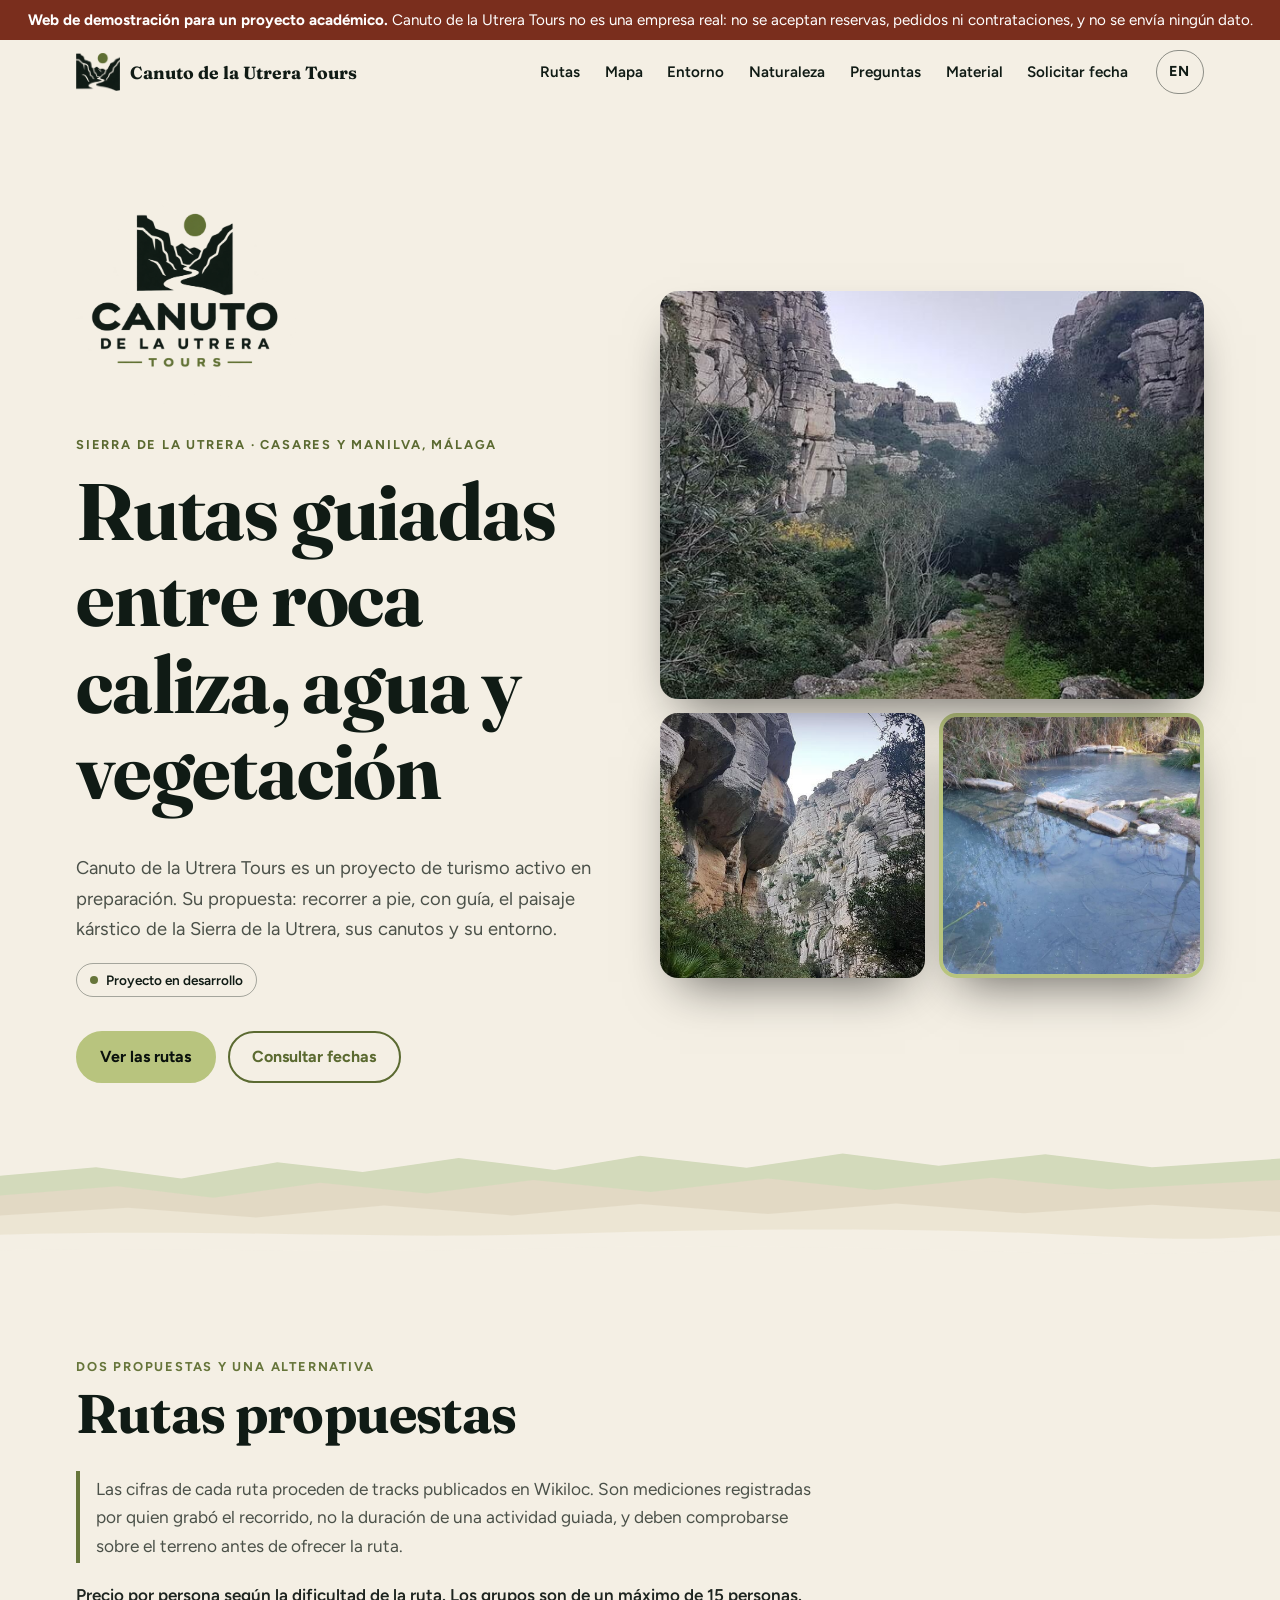
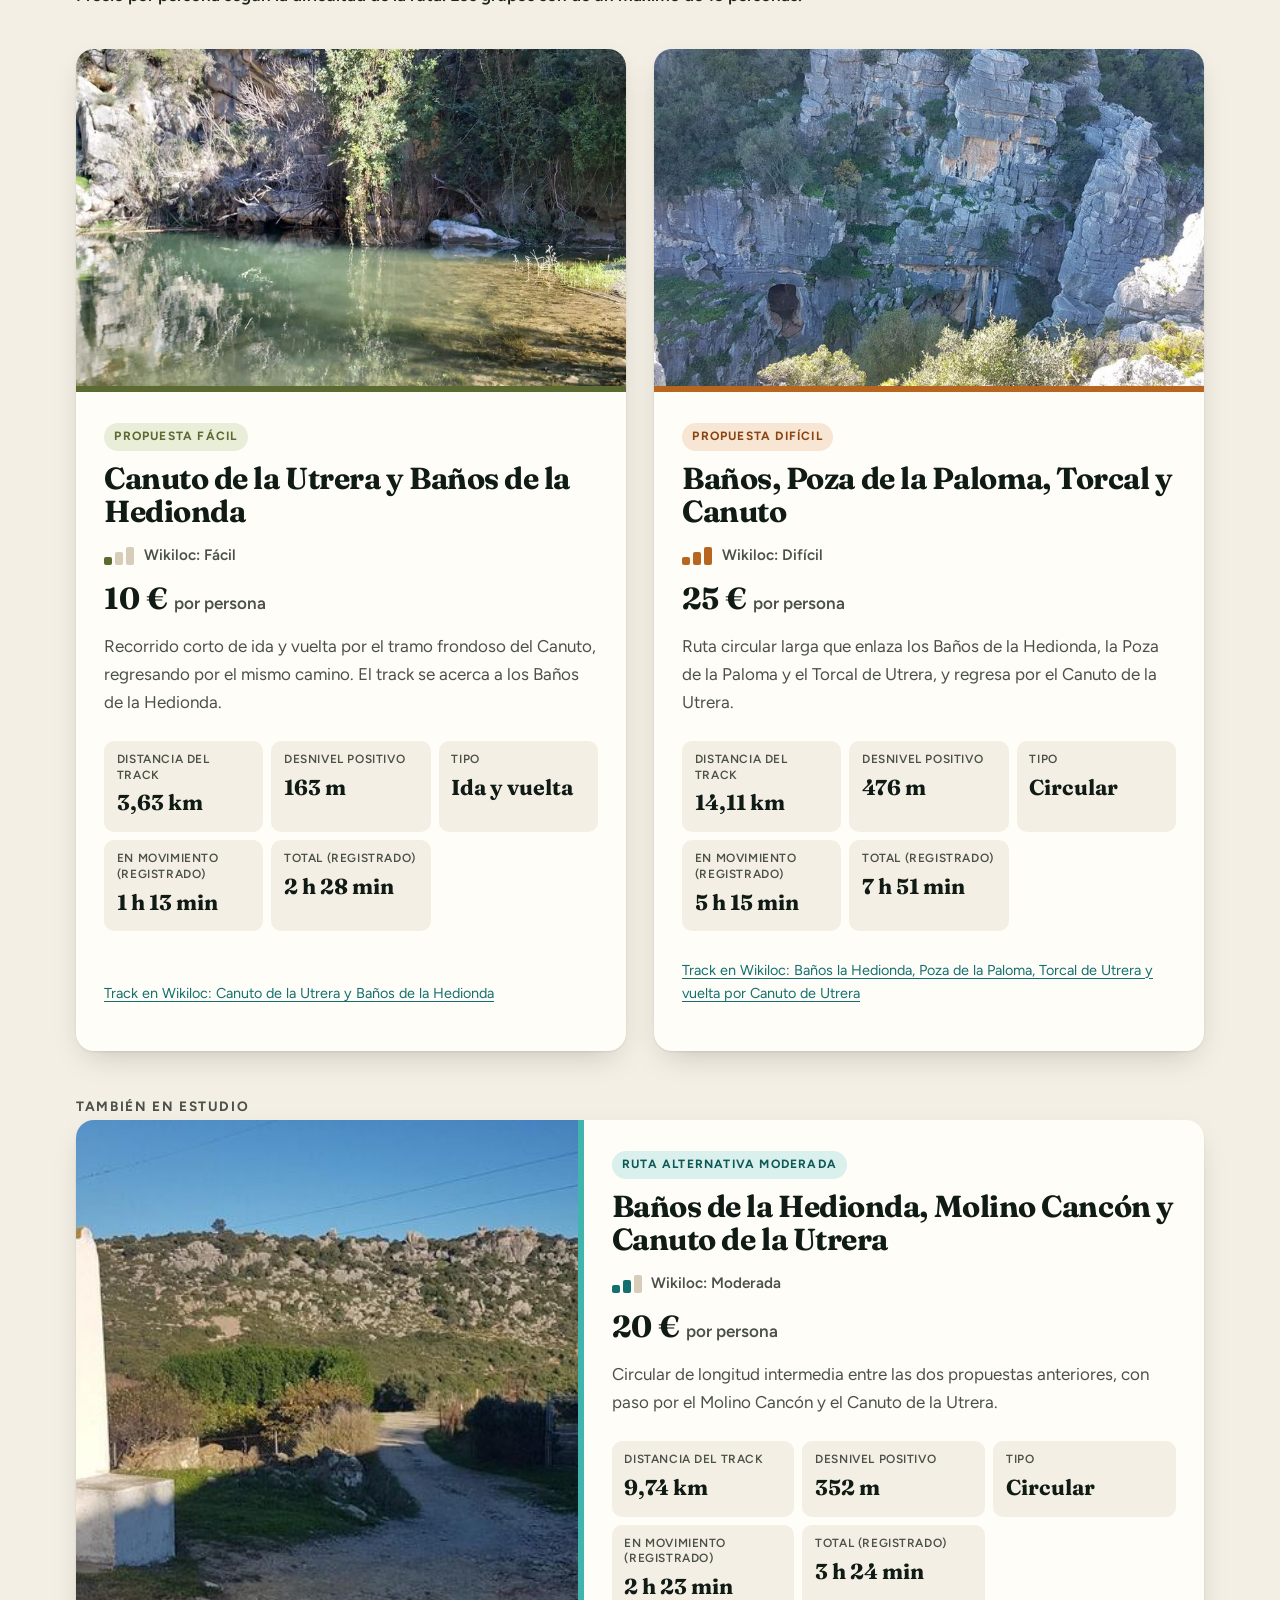
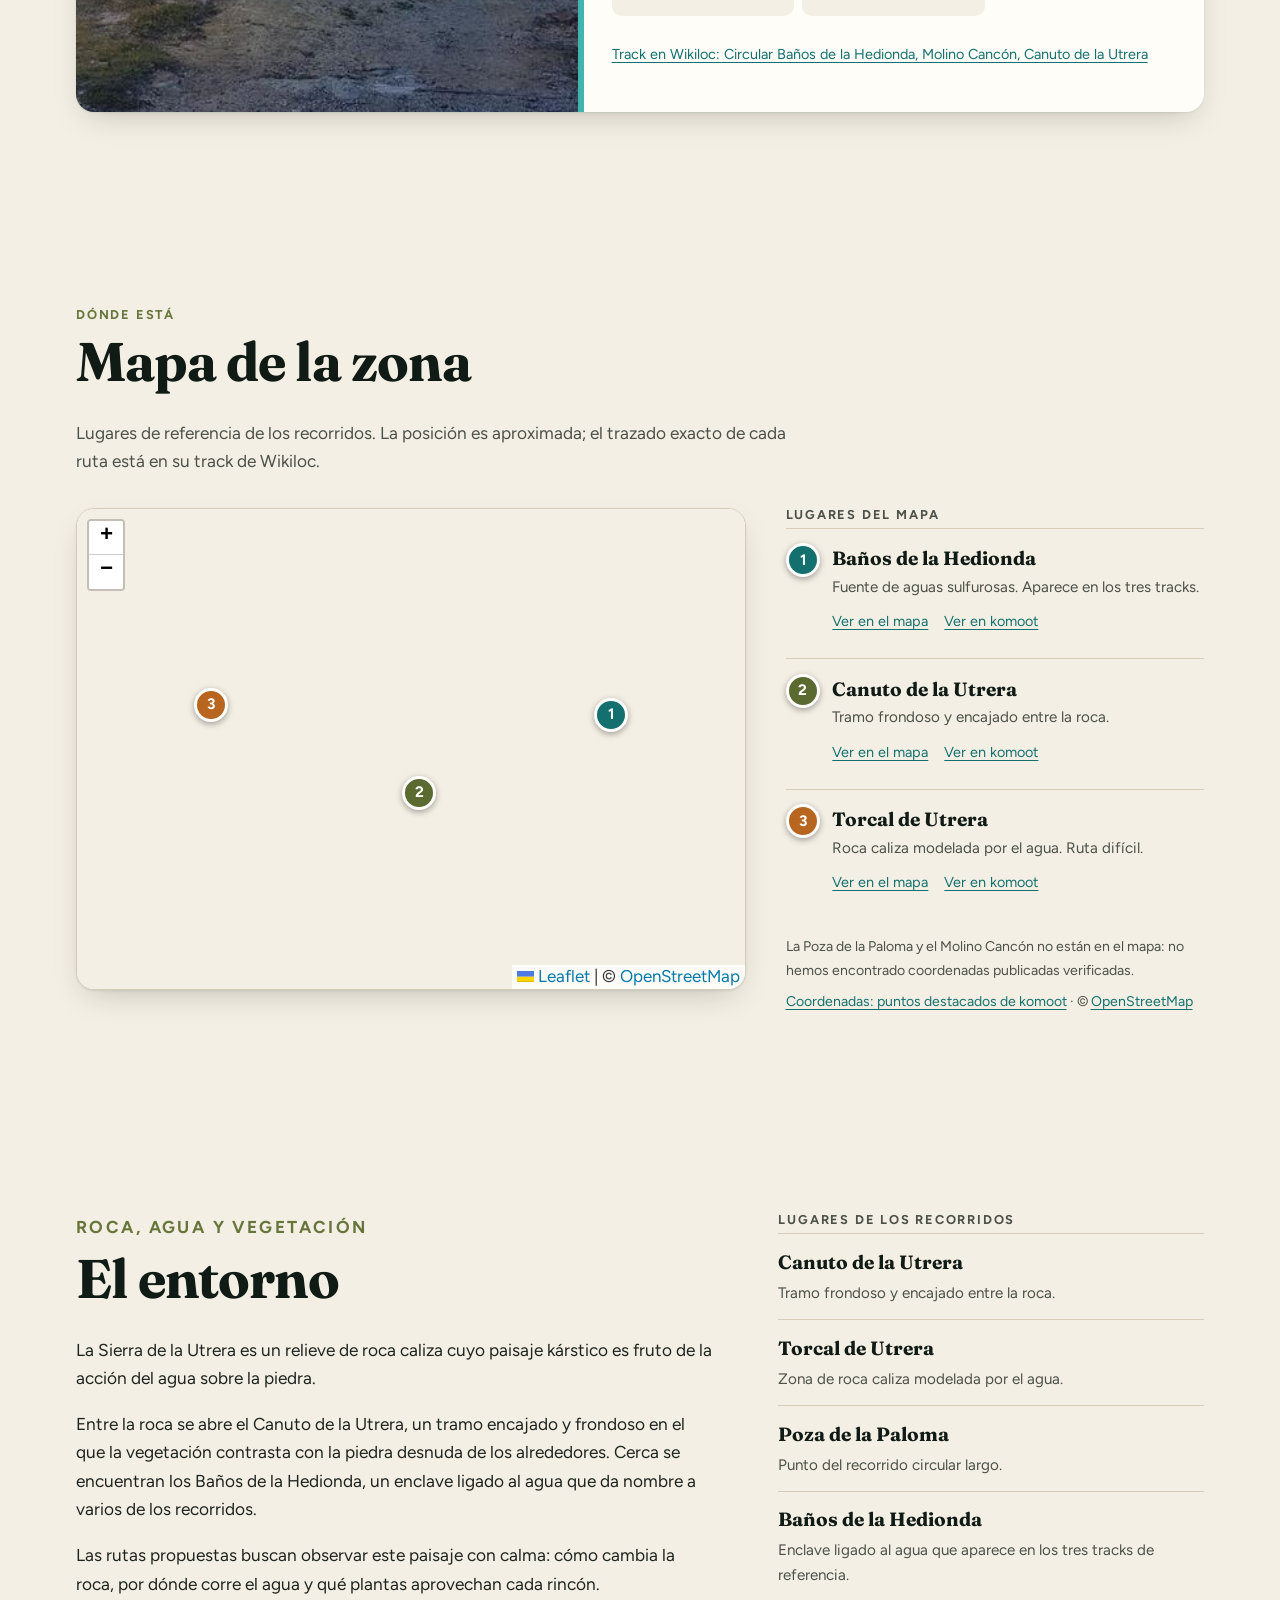
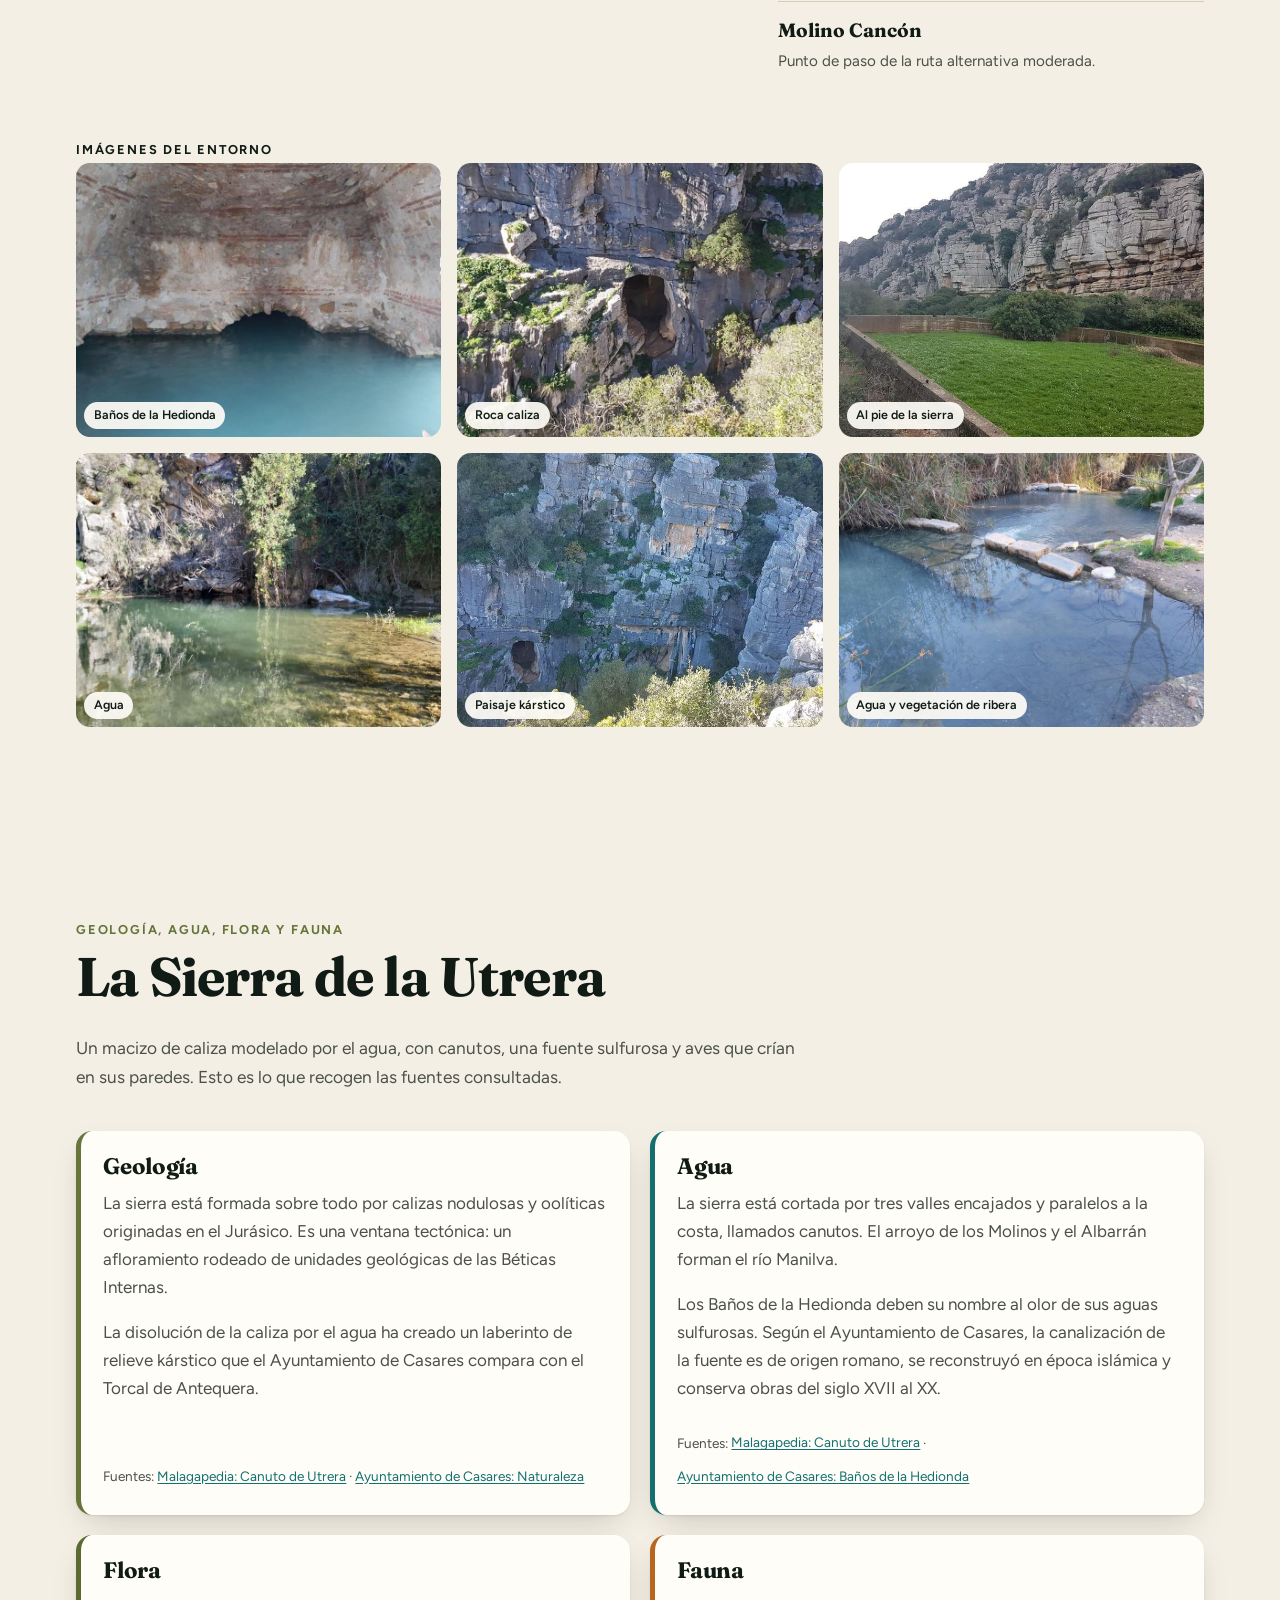
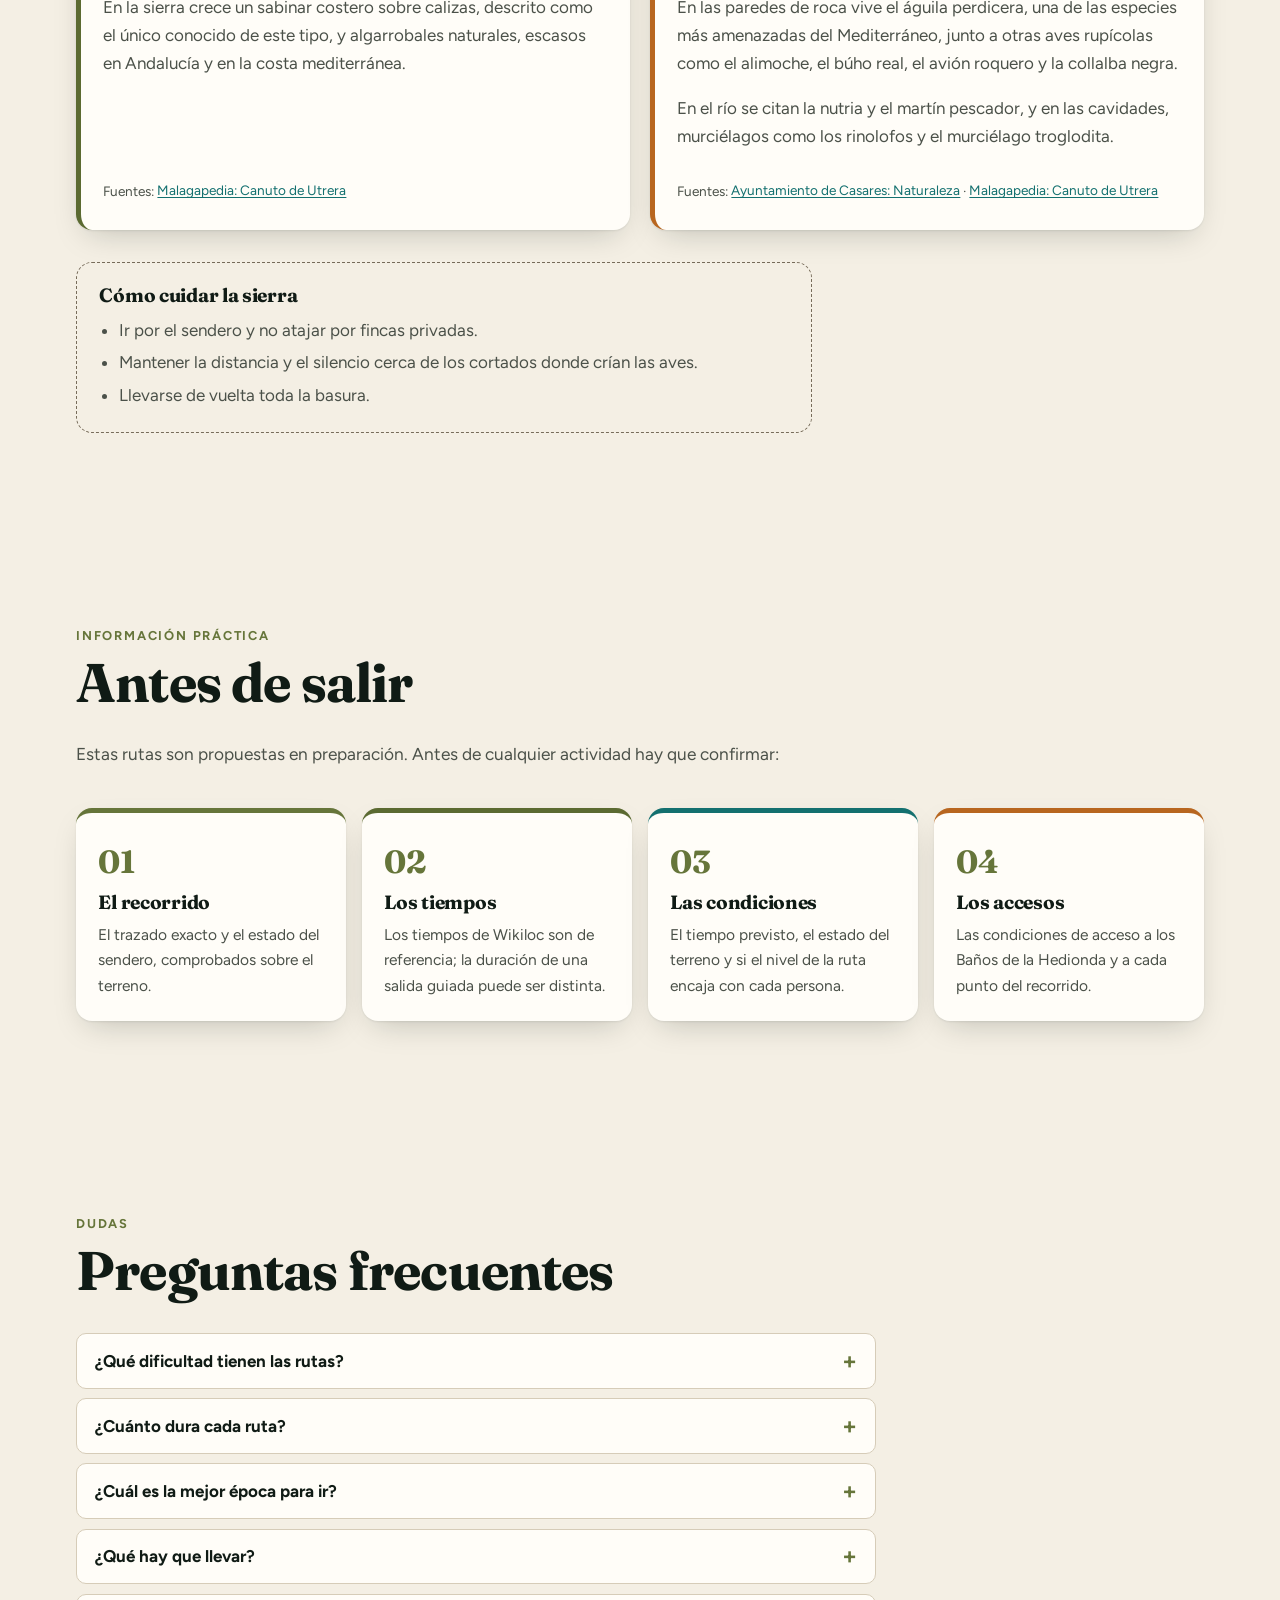
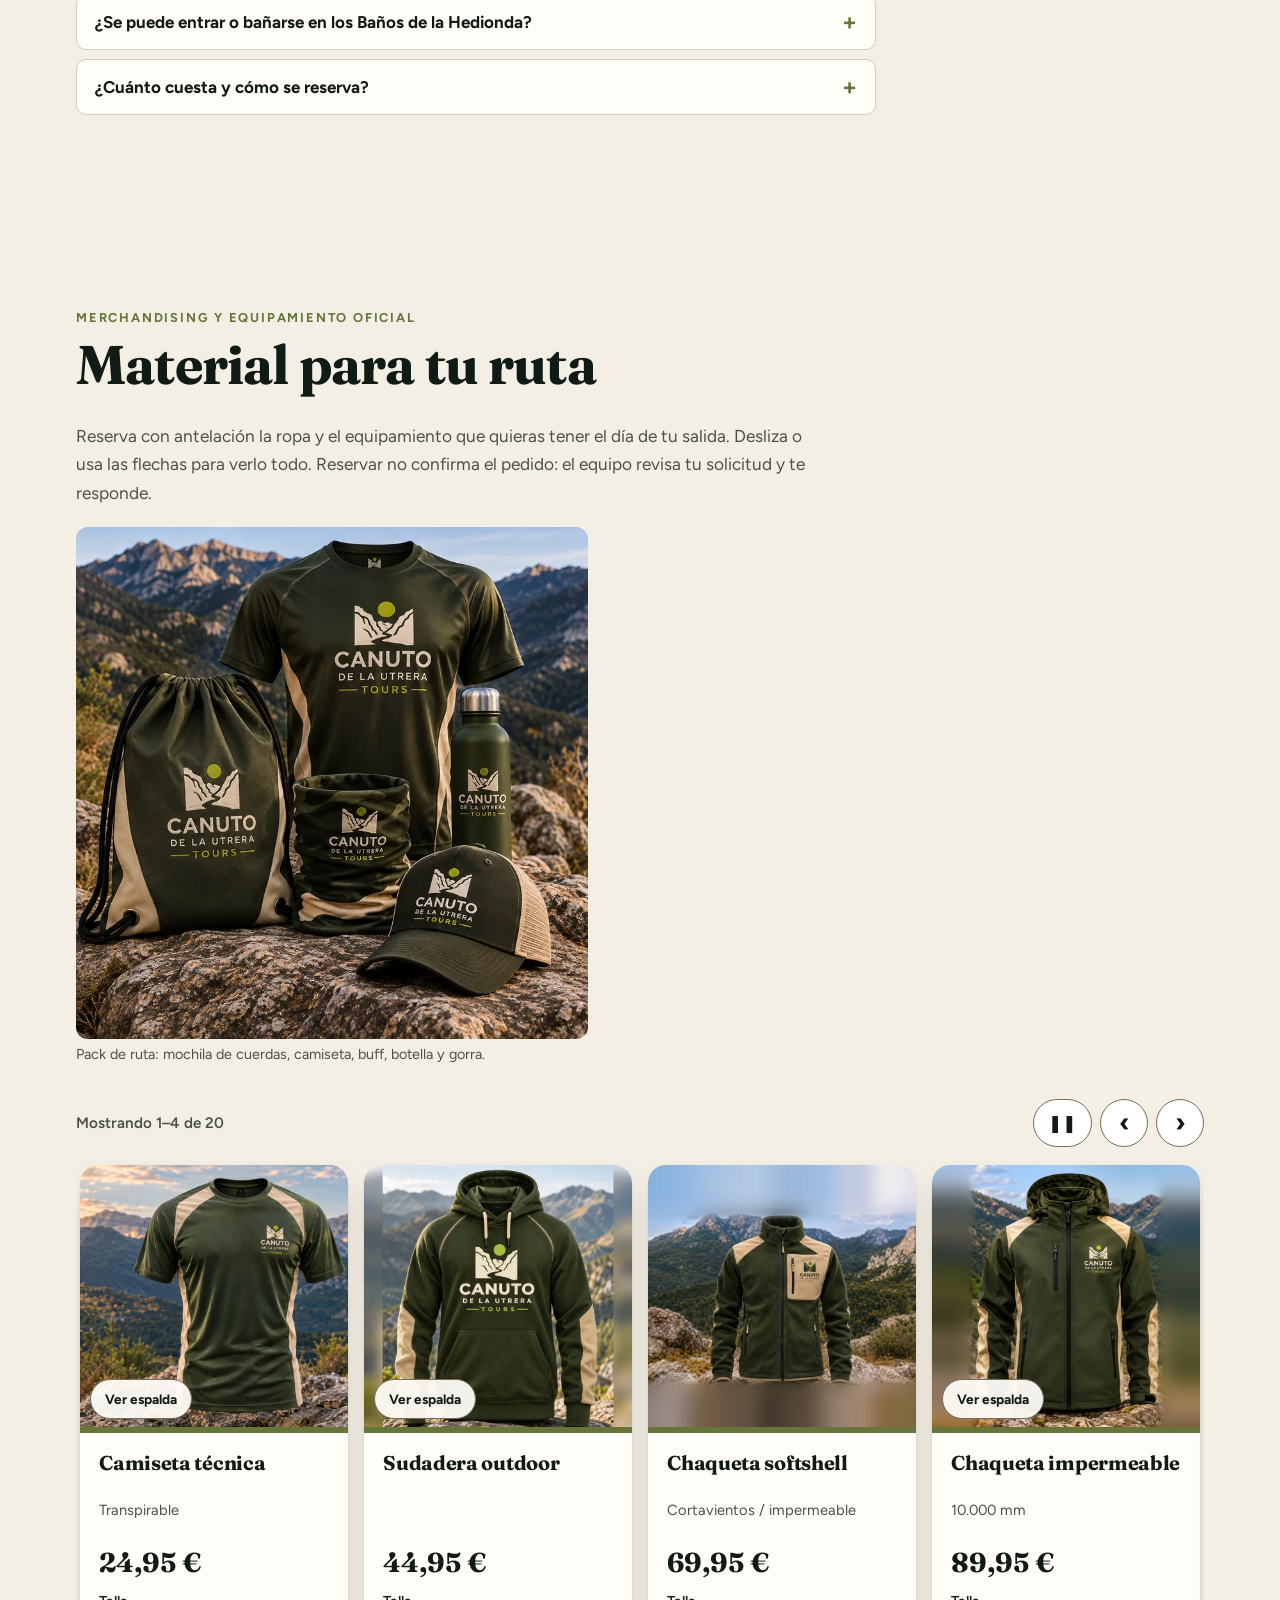
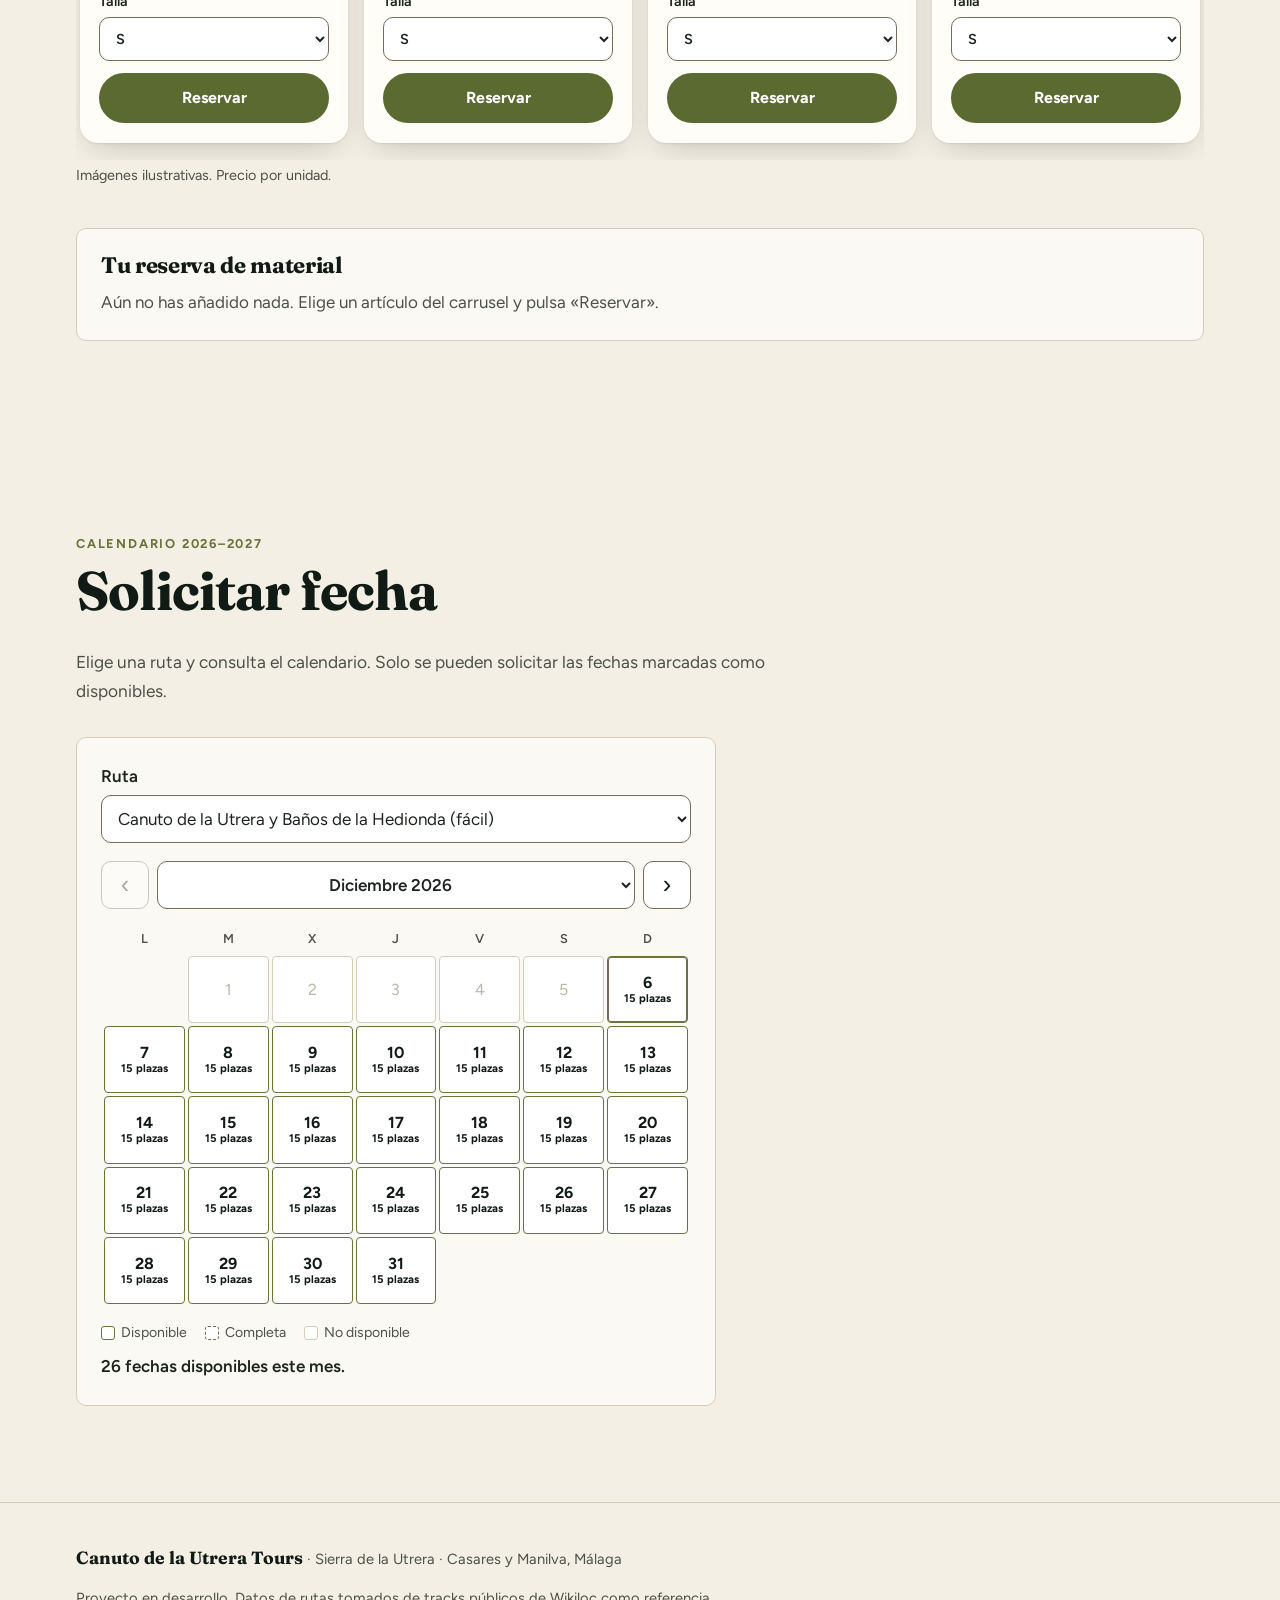
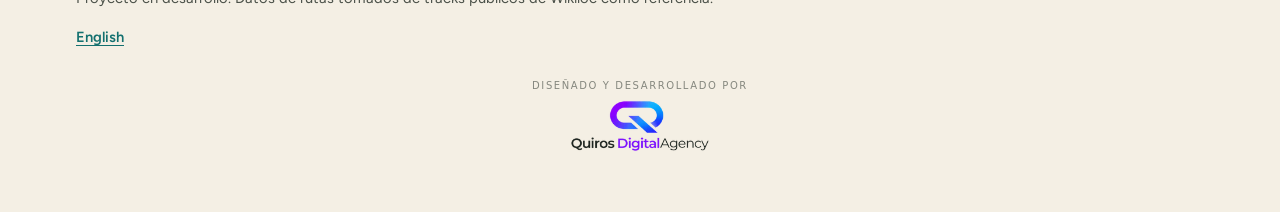
==== commit 8d8df609: "Aviso de web de demostración para proyecto académico, sin reservas reales Co-Authored-By: Claude Opu" ====
--- a/index.html
+++ b/index.html
@@ -4,6 +4,7 @@
   <meta charset="utf-8">
   <meta name="viewport" content="width=device-width, initial-scale=1">
   <title>Canuto de la Utrera Tours · Rutas guiadas por la Sierra de la Utrera</title>
+  <meta name="robots" content="noindex">
   <meta name="description" content="Proyecto de turismo activo con rutas guiadas por el entorno natural y geológico de la Sierra de la Utrera, entre Casares y Manilva (Málaga).">
   <meta property="og:type" content="website">
   <meta property="og:locale" content="es_ES">
@@ -28,6 +29,8 @@
 <body>
   <a class="saltar" href="#contenido">Saltar al contenido</a>
 
+  <div class="aviso-demo" role="note" style="background:#7a2e1d;color:#fff;text-align:center;padding:.6rem 1rem;font-size:.95rem;line-height:1.4"><strong>Web de demostración para un proyecto académico.</strong> Canuto de la Utrera Tours no es una empresa real: no se aceptan reservas, pedidos ni contrataciones, y no se envía ningún dato.</div>
+  <div class="marco-demo" style="position:relative">
   <header class="cabecera">
     <div class="envoltura cabecera-in">
       <a class="marca" href="#inicio"><img src="img/marca.png" alt="" width="44" height="37"><span>Canuto de la Utrera Tours</span></a>
@@ -299,7 +302,7 @@
         <p class="kicker">Merchandising y equipamiento oficial</p>
         <h2 id="material-t">Material para tu ruta</h2>
         <p class="entradilla-sec">Reserva con antelación la ropa y el equipamiento que quieras tener el día de tu salida. Desliza o usa las flechas para verlo todo. Reservar no confirma el pedido: el equipo revisa tu solicitud y te responde.</p>
-        <figure class="material-pack" style="margin:1.25rem 0 1.5rem;max-width:32rem"><img src="img/material/pack.webp?v=11" srcset="img/material/pack-800.webp?v=11 800w, img/material/pack.webp?v=11 1000w" sizes="(min-width: 36rem) 32rem, 90vw" alt="Pack de Canuto de la Utrera Tours: mochila de cuerdas, camiseta, buff, botella y gorra con el logotipo" width="1000" height="1000" loading="lazy" decoding="async" style="display:block;width:100%;height:auto;border-radius:12px"><figcaption class="material-nota">Pack de ruta: mochila de cuerdas, camiseta, buff, botella y gorra.</figcaption></figure>
+        <figure class="material-pack" style="margin:1.25rem 0 1.5rem;max-width:32rem"><img src="img/tienda/pack.webp?v=11" srcset="img/tienda/pack-800.webp?v=11 800w, img/tienda/pack.webp?v=11 1000w" sizes="(min-width: 36rem) 32rem, 90vw" alt="Pack de Canuto de la Utrera Tours: mochila de cuerdas, camiseta, buff, botella y gorra con el logotipo" width="1000" height="1000" loading="lazy" decoding="async" style="display:block;width:100%;height:auto;border-radius:12px"><figcaption class="material-nota">Pack de ruta: mochila de cuerdas, camiseta, buff, botella y gorra.</figcaption></figure>
         <noscript><p class="aviso">Para reservar material hay que activar JavaScript en el navegador. Estos son los artículos y sus precios.</p></noscript>
         <div class="carrusel" data-carrusel role="region" aria-roledescription="carrusel" aria-label="Material del proyecto">
           <div class="carrusel-barra">
@@ -312,26 +315,26 @@
             </div>
           </div>
           <ul class="carrusel-pista" id="car-pista" tabindex="0" aria-label="Artículos de material. Usa las flechas izquierda y derecha para moverte.">
-          <li class="prod" data-prod="camiseta" data-nombre="Camiseta técnica" data-precio="24.95"><figure class="prod-foto"><img data-color="" data-vista="frente" src="img/material/camiseta.webp?v=11" srcset="img/material/camiseta-800.webp?v=11 800w, img/material/camiseta.webp?v=11 1000w" sizes="(min-width: 36rem) 20rem, 90vw" alt="Camiseta técnica, vista frontal" width="1000" height="1000" loading="lazy" decoding="async"><img data-color="" data-vista="espalda" src="img/material/camiseta-espalda.webp?v=11" srcset="img/material/camiseta-espalda-800.webp?v=11 800w, img/material/camiseta-espalda.webp?v=11 1000w" sizes="(min-width: 36rem) 20rem, 90vw" alt="Camiseta técnica, vista de la espalda" width="1000" height="1000" loading="lazy" decoding="async" hidden><button type="button" class="prod-giro" data-espalda="Ver espalda" data-frente="Ver frente" hidden>Ver espalda<span class="sr-only"> Camiseta técnica</span></button></figure><div class="prod-cuerpo"><h3>Camiseta técnica</h3><p class="prod-nota">Transpirable</p><p class="prod-precio">24,95 €</p><div class="prod-accion"><div class="prod-opciones"><label>Talla<select data-opcion="talla" data-etiqueta="Talla"><option value="S">S</option><option value="M">M</option><option value="L">L</option><option value="XL">XL</option><option value="XXL">XXL</option></select></label></div><button type="button" class="boton prod-reservar" hidden>Reservar<span class="sr-only"> Camiseta técnica</span></button></div></div></li>
-          <li class="prod" data-prod="sudadera" data-nombre="Sudadera outdoor" data-precio="44.95"><figure class="prod-foto"><img data-color="" data-vista="frente" src="img/material/sudadera.webp?v=11" srcset="img/material/sudadera-800.webp?v=11 800w, img/material/sudadera.webp?v=11 1000w" sizes="(min-width: 36rem) 20rem, 90vw" alt="Sudadera outdoor, vista frontal" width="1000" height="1000" loading="lazy" decoding="async"><img data-color="" data-vista="espalda" src="img/material/sudadera-espalda.webp?v=11" srcset="img/material/sudadera-espalda-800.webp?v=11 800w, img/material/sudadera-espalda.webp?v=11 1000w" sizes="(min-width: 36rem) 20rem, 90vw" alt="Sudadera outdoor, vista de la espalda" width="1000" height="1000" loading="lazy" decoding="async" hidden><button type="button" class="prod-giro" data-espalda="Ver espalda" data-frente="Ver frente" hidden>Ver espalda<span class="sr-only"> Sudadera outdoor</span></button></figure><div class="prod-cuerpo"><h3>Sudadera outdoor</h3><p class="prod-nota"></p><p class="prod-precio">44,95 €</p><div class="prod-accion"><div class="prod-opciones"><label>Talla<select data-opcion="talla" data-etiqueta="Talla"><option value="S">S</option><option value="M">M</option><option value="L">L</option><option value="XL">XL</option><option value="XXL">XXL</option></select></label></div><button type="button" class="boton prod-reservar" hidden>Reservar<span class="sr-only"> Sudadera outdoor</span></button></div></div></li>
-          <li class="prod" data-prod="softshell" data-nombre="Chaqueta softshell" data-precio="69.95"><figure class="prod-foto"><img data-color="" data-vista="frente" src="img/material/softshell.webp?v=11" srcset="img/material/softshell-800.webp?v=11 800w, img/material/softshell.webp?v=11 1000w" sizes="(min-width: 36rem) 20rem, 90vw" alt="Chaqueta softshell, vista frontal" width="1000" height="1000" loading="lazy" decoding="async"></figure><div class="prod-cuerpo"><h3>Chaqueta softshell</h3><p class="prod-nota">Cortavientos / impermeable</p><p class="prod-precio">69,95 €</p><div class="prod-accion"><div class="prod-opciones"><label>Talla<select data-opcion="talla" data-etiqueta="Talla"><option value="S">S</option><option value="M">M</option><option value="L">L</option><option value="XL">XL</option><option value="XXL">XXL</option></select></label></div><button type="button" class="boton prod-reservar" hidden>Reservar<span class="sr-only"> Chaqueta softshell</span></button></div></div></li>
-          <li class="prod" data-prod="impermeable" data-nombre="Chaqueta impermeable" data-precio="89.95"><figure class="prod-foto"><img data-color="" data-vista="frente" src="img/material/impermeable.webp?v=11" srcset="img/material/impermeable-800.webp?v=11 800w, img/material/impermeable.webp?v=11 1000w" sizes="(min-width: 36rem) 20rem, 90vw" alt="Chaqueta impermeable, vista frontal" width="1000" height="1000" loading="lazy" decoding="async"><img data-color="" data-vista="espalda" src="img/material/impermeable-espalda.webp?v=11" srcset="img/material/impermeable-espalda-800.webp?v=11 800w, img/material/impermeable-espalda.webp?v=11 1000w" sizes="(min-width: 36rem) 20rem, 90vw" alt="Chaqueta impermeable, vista de la espalda" width="1000" height="1000" loading="lazy" decoding="async" hidden><button type="button" class="prod-giro" data-espalda="Ver espalda" data-frente="Ver frente" hidden>Ver espalda<span class="sr-only"> Chaqueta impermeable</span></button></figure><div class="prod-cuerpo"><h3>Chaqueta impermeable</h3><p class="prod-nota">10.000 mm</p><p class="prod-precio">89,95 €</p><div class="prod-accion"><div class="prod-opciones"><label>Talla<select data-opcion="talla" data-etiqueta="Talla"><option value="S">S</option><option value="M">M</option><option value="L">L</option><option value="XL">XL</option><option value="XXL">XXL</option></select></label></div><button type="button" class="boton prod-reservar" hidden>Reservar<span class="sr-only"> Chaqueta impermeable</span></button></div></div></li>
-          <li class="prod" data-prod="pantalon" data-nombre="Pantalón outdoor" data-precio="54.95"><figure class="prod-foto"><img data-color="" data-vista="frente" src="img/material/pantalon.webp?v=11" srcset="img/material/pantalon-800.webp?v=11 800w, img/material/pantalon.webp?v=11 1000w" sizes="(min-width: 36rem) 20rem, 90vw" alt="Pantalón outdoor, vista frontal" width="1000" height="1000" loading="lazy" decoding="async"><img data-color="" data-vista="espalda" src="img/material/pantalon-espalda.webp?v=11" srcset="img/material/pantalon-espalda-800.webp?v=11 800w, img/material/pantalon-espalda.webp?v=11 1000w" sizes="(min-width: 36rem) 20rem, 90vw" alt="Pantalón outdoor, vista de la espalda" width="1000" height="1000" loading="lazy" decoding="async" hidden><button type="button" class="prod-giro" data-espalda="Ver espalda" data-frente="Ver frente" hidden>Ver espalda<span class="sr-only"> Pantalón outdoor</span></button></figure><div class="prod-cuerpo"><h3>Pantalón outdoor</h3><p class="prod-nota">Elástico / resistente</p><p class="prod-precio">54,95 €</p><div class="prod-accion"><div class="prod-opciones"><label>Talla<select data-opcion="talla" data-etiqueta="Talla"><option value="S">S</option><option value="M">M</option><option value="L">L</option><option value="XL">XL</option><option value="XXL">XXL</option></select></label></div><button type="button" class="boton prod-reservar" hidden>Reservar<span class="sr-only"> Pantalón outdoor</span></button></div></div></li>
-          <li class="prod" data-prod="gorra" data-nombre="Gorra trucker / outdoor" data-precio="16.95"><figure class="prod-foto"><img data-color="" data-vista="frente" src="img/material/gorra.webp?v=11" srcset="img/material/gorra-800.webp?v=11 800w, img/material/gorra.webp?v=11 1000w" sizes="(min-width: 36rem) 20rem, 90vw" alt="Gorra trucker / outdoor, foto del producto con el logotipo" width="1000" height="1000" loading="lazy" decoding="async"></figure><div class="prod-cuerpo"><h3>Gorra trucker / outdoor</h3><p class="prod-nota"></p><p class="prod-precio">16,95 €</p><div class="prod-accion"><button type="button" class="boton prod-reservar" hidden>Reservar<span class="sr-only"> Gorra trucker / outdoor</span></button></div></div></li>
-          <li class="prod" data-prod="buff" data-nombre="Buff multifunción" data-precio="12.95"><figure class="prod-foto"><img data-color="" data-vista="frente" src="img/material/buff.webp?v=11" srcset="img/material/buff-800.webp?v=11 800w, img/material/buff.webp?v=11 1000w" sizes="(min-width: 36rem) 20rem, 90vw" alt="Buff multifunción, foto del producto con el logotipo" width="1000" height="1000" loading="lazy" decoding="async"></figure><div class="prod-cuerpo"><h3>Buff multifunción</h3><p class="prod-nota">Térmico / transpirable</p><p class="prod-precio">12,95 €</p><div class="prod-accion"><button type="button" class="boton prod-reservar" hidden>Reservar<span class="sr-only"> Buff multifunción</span></button></div></div></li>
-          <li class="prod" data-prod="gorro" data-nombre="Gorro térmico" data-precio="14.95"><figure class="prod-foto"><img data-color="" data-vista="frente" src="img/material/gorro.webp?v=11" srcset="img/material/gorro-800.webp?v=11 800w, img/material/gorro.webp?v=11 1000w" sizes="(min-width: 36rem) 20rem, 90vw" alt="Gorro térmico, foto del producto con el logotipo" width="1000" height="1000" loading="lazy" decoding="async"></figure><div class="prod-cuerpo"><h3>Gorro térmico</h3><p class="prod-nota"></p><p class="prod-precio">14,95 €</p><div class="prod-accion"><button type="button" class="boton prod-reservar" hidden>Reservar<span class="sr-only"> Gorro térmico</span></button></div></div></li>
-          <li class="prod" data-prod="gafas" data-nombre="Gafas outdoor" data-precio="29.95"><figure class="prod-foto"><img data-color="" data-vista="frente" src="img/material/gafas.webp?v=11" srcset="img/material/gafas-800.webp?v=11 800w, img/material/gafas.webp?v=11 1000w" sizes="(min-width: 36rem) 20rem, 90vw" alt="Gafas outdoor, foto del producto con el logotipo" width="1000" height="1000" loading="lazy" decoding="async"></figure><div class="prod-cuerpo"><h3>Gafas outdoor</h3><p class="prod-nota">UV400 / polarizadas</p><p class="prod-precio">29,95 €</p><div class="prod-accion"><button type="button" class="boton prod-reservar" hidden>Reservar<span class="sr-only"> Gafas outdoor</span></button></div></div></li>
-          <li class="prod" data-prod="botella" data-nombre="Botella térmica" data-precio="19.95"><figure class="prod-foto"><img data-color="" data-vista="frente" src="img/material/botella.webp?v=11" srcset="img/material/botella-800.webp?v=11 800w, img/material/botella.webp?v=11 1000w" sizes="(min-width: 36rem) 20rem, 90vw" alt="Botella térmica, foto del producto con el logotipo" width="1000" height="1000" loading="lazy" decoding="async"></figure><div class="prod-cuerpo"><h3>Botella térmica</h3><p class="prod-nota">750 ml</p><p class="prod-precio">19,95 €</p><div class="prod-accion"><button type="button" class="boton prod-reservar" hidden>Reservar<span class="sr-only"> Botella térmica</span></button></div></div></li>
-          <li class="prod" data-prod="taza" data-nombre="Taza outdoor" data-precio="11.95"><figure class="prod-foto"><img data-color="" data-vista="frente" src="img/material/taza.webp?v=11" srcset="img/material/taza-800.webp?v=11 800w, img/material/taza.webp?v=11 1000w" sizes="(min-width: 36rem) 20rem, 90vw" alt="Taza outdoor, foto del producto con el logotipo" width="1000" height="1000" loading="lazy" decoding="async"></figure><div class="prod-cuerpo"><h3>Taza outdoor</h3><p class="prod-nota">Metálica</p><p class="prod-precio">11,95 €</p><div class="prod-accion"><button type="button" class="boton prod-reservar" hidden>Reservar<span class="sr-only"> Taza outdoor</span></button></div></div></li>
-          <li class="prod" data-prod="llavero" data-nombre="Llavero" data-precio="5.95"><figure class="prod-foto"><img data-color="" data-vista="frente" src="img/material/llavero.webp?v=11" srcset="img/material/llavero-800.webp?v=11 800w, img/material/llavero.webp?v=11 1000w" sizes="(min-width: 36rem) 20rem, 90vw" alt="Llavero, foto del producto con el logotipo" width="1000" height="1000" loading="lazy" decoding="async"></figure><div class="prod-cuerpo"><h3>Llavero</h3><p class="prod-nota"></p><p class="prod-precio">5,95 €</p><div class="prod-accion"><button type="button" class="boton prod-reservar" hidden>Reservar<span class="sr-only"> Llavero</span></button></div></div></li>
-          <li class="prod" data-prod="parche" data-nombre="Parche bordado" data-precio="6.95"><figure class="prod-foto"><img data-color="" data-vista="frente" src="img/material/parche.webp?v=11" srcset="img/material/parche-800.webp?v=11 800w, img/material/parche.webp?v=11 1000w" sizes="(min-width: 36rem) 20rem, 90vw" alt="Parche bordado, foto del producto con el logotipo" width="1000" height="1000" loading="lazy" decoding="async"></figure><div class="prod-cuerpo"><h3>Parche bordado</h3><p class="prod-nota">Velcro</p><p class="prod-precio">6,95 €</p><div class="prod-accion"><button type="button" class="boton prod-reservar" hidden>Reservar<span class="sr-only"> Parche bordado</span></button></div></div></li>
-          <li class="prod" data-prod="mochila" data-nombre="Mochila de montaña" data-precio="35.95"><figure class="prod-foto"><img data-color="" data-vista="frente" src="img/material/mochila.webp?v=11" srcset="img/material/mochila-800.webp?v=11 800w, img/material/mochila.webp?v=11 1000w" sizes="(min-width: 36rem) 20rem, 90vw" alt="Mochila de montaña, foto del producto con el logotipo" width="1000" height="1000" loading="lazy" decoding="async"></figure><div class="prod-cuerpo"><h3>Mochila de montaña</h3><p class="prod-nota"></p><p class="prod-precio">35,95 €</p><div class="prod-accion"><div class="prod-opciones"><label>Capacidad<select data-opcion="capacidad" data-etiqueta="Capacidad"><option value="30 L" data-precio="35.95">30 L</option><option value="40 L" data-precio="44.99">40 L</option></select></label></div><button type="button" class="boton prod-reservar" hidden>Reservar<span class="sr-only"> Mochila de montaña</span></button></div></div></li>
-          <li class="prod" data-prod="mochila-cuerdas" data-nombre="Mochila de cuerdas" data-precio="20.00"><figure class="prod-foto"><img data-color="" data-vista="frente" src="img/material/mochila-cuerdas.webp?v=11" srcset="img/material/mochila-cuerdas-800.webp?v=11 800w, img/material/mochila-cuerdas.webp?v=11 1000w" sizes="(min-width: 36rem) 20rem, 90vw" alt="Mochila de cuerdas, foto del producto con el logotipo" width="1000" height="1000" loading="lazy" decoding="async"></figure><div class="prod-cuerpo"><h3>Mochila de cuerdas</h3><p class="prod-nota"></p><p class="prod-precio">20,00 €</p><div class="prod-accion"><button type="button" class="boton prod-reservar" hidden>Reservar<span class="sr-only"> Mochila de cuerdas</span></button></div></div></li>
-          <li class="prod" data-prod="bolsa" data-nombre="Bolsa estanca" data-precio="19.99"><figure class="prod-foto"><img data-color="" data-vista="frente" src="img/material/bolsa.webp?v=11" srcset="img/material/bolsa-800.webp?v=11 800w, img/material/bolsa.webp?v=11 1000w" sizes="(min-width: 36rem) 20rem, 90vw" alt="Bolsa estanca, foto del producto con el logotipo" width="1000" height="1000" loading="lazy" decoding="async"></figure><div class="prod-cuerpo"><h3>Bolsa estanca</h3><p class="prod-nota">10 L</p><p class="prod-precio">19,99 €</p><div class="prod-accion"><button type="button" class="boton prod-reservar" hidden>Reservar<span class="sr-only"> Bolsa estanca</span></button></div></div></li>
-          <li class="prod" data-prod="bastones" data-nombre="Bastones de trekking" data-precio="34.95"><figure class="prod-foto"><img data-color="" data-vista="frente" src="img/material/bastones.webp?v=11" srcset="img/material/bastones-800.webp?v=11 800w, img/material/bastones.webp?v=11 1000w" sizes="(min-width: 36rem) 20rem, 90vw" alt="Bastones de trekking, foto del producto con el logotipo" width="1000" height="1000" loading="lazy" decoding="async"></figure><div class="prod-cuerpo"><h3>Bastones de trekking</h3><p class="prod-nota">Ajustables</p><p class="prod-precio">34,95 €</p><div class="prod-accion"><button type="button" class="boton prod-reservar" hidden>Reservar<span class="sr-only"> Bastones de trekking</span></button></div></div></li>
-          <li class="prod" data-prod="frontal" data-nombre="Frontal LED" data-precio="29.95"><figure class="prod-foto"><img data-color="" data-vista="frente" src="img/material/frontal.webp?v=11" srcset="img/material/frontal-800.webp?v=11 800w, img/material/frontal.webp?v=11 1000w" sizes="(min-width: 36rem) 20rem, 90vw" alt="Frontal LED, foto del producto con el logotipo" width="1000" height="1000" loading="lazy" decoding="async"></figure><div class="prod-cuerpo"><h3>Frontal LED</h3><p class="prod-nota">Recargable / 1.000 lm</p><p class="prod-precio">29,95 €</p><div class="prod-accion"><button type="button" class="boton prod-reservar" hidden>Reservar<span class="sr-only"> Frontal LED</span></button></div></div></li>
-          <li class="prod" data-prod="botiquin" data-nombre="Botiquín básico" data-precio="19.95"><figure class="prod-foto"><img data-color="" data-vista="frente" src="img/material/botiquin.webp?v=11" srcset="img/material/botiquin-800.webp?v=11 800w, img/material/botiquin.webp?v=11 1000w" sizes="(min-width: 36rem) 20rem, 90vw" alt="Botiquín básico, foto del producto con el logotipo" width="1000" height="1000" loading="lazy" decoding="async"></figure><div class="prod-cuerpo"><h3>Botiquín básico</h3><p class="prod-nota"></p><p class="prod-precio">19,95 €</p><div class="prod-accion"><button type="button" class="boton prod-reservar" hidden>Reservar<span class="sr-only"> Botiquín básico</span></button></div></div></li>
-          <li class="prod" data-prod="toalla" data-nombre="Toalla microfibra" data-precio="14.95"><figure class="prod-foto"><img data-color="" data-vista="frente" src="img/material/toalla.webp?v=11" srcset="img/material/toalla-800.webp?v=11 800w, img/material/toalla.webp?v=11 1000w" sizes="(min-width: 36rem) 20rem, 90vw" alt="Toalla microfibra, foto del producto con el logotipo" width="1000" height="1000" loading="lazy" decoding="async"></figure><div class="prod-cuerpo"><h3>Toalla microfibra</h3><p class="prod-nota">Ligera / secado rápido</p><p class="prod-precio">14,95 €</p><div class="prod-accion"><button type="button" class="boton prod-reservar" hidden>Reservar<span class="sr-only"> Toalla microfibra</span></button></div></div></li>
+          <li class="prod" data-prod="camiseta" data-nombre="Camiseta técnica" data-precio="24.95"><figure class="prod-foto"><img data-color="" data-vista="frente" src="img/tienda/camiseta.webp?v=11" srcset="img/tienda/camiseta-800.webp?v=11 800w, img/tienda/camiseta.webp?v=11 1000w" sizes="(min-width: 36rem) 20rem, 90vw" alt="Camiseta técnica, vista frontal" width="1000" height="1000" loading="lazy" decoding="async"><img data-color="" data-vista="espalda" src="img/tienda/camiseta-espalda.webp?v=11" srcset="img/tienda/camiseta-espalda-800.webp?v=11 800w, img/tienda/camiseta-espalda.webp?v=11 1000w" sizes="(min-width: 36rem) 20rem, 90vw" alt="Camiseta técnica, vista de la espalda" width="1000" height="1000" loading="lazy" decoding="async" hidden><button type="button" class="prod-giro" data-espalda="Ver espalda" data-frente="Ver frente" hidden>Ver espalda<span class="sr-only"> Camiseta técnica</span></button></figure><div class="prod-cuerpo"><h3>Camiseta técnica</h3><p class="prod-nota">Transpirable</p><p class="prod-precio">24,95 €</p><div class="prod-accion"><div class="prod-opciones"><label>Talla<select data-opcion="talla" data-etiqueta="Talla"><option value="S">S</option><option value="M">M</option><option value="L">L</option><option value="XL">XL</option><option value="XXL">XXL</option></select></label></div><button type="button" class="boton prod-reservar" hidden>Reservar<span class="sr-only"> Camiseta técnica</span></button></div></div></li>
+          <li class="prod" data-prod="sudadera" data-nombre="Sudadera outdoor" data-precio="44.95"><figure class="prod-foto"><img data-color="" data-vista="frente" src="img/tienda/sudadera.webp?v=11" srcset="img/tienda/sudadera-800.webp?v=11 800w, img/tienda/sudadera.webp?v=11 1000w" sizes="(min-width: 36rem) 20rem, 90vw" alt="Sudadera outdoor, vista frontal" width="1000" height="1000" loading="lazy" decoding="async"><img data-color="" data-vista="espalda" src="img/tienda/sudadera-espalda.webp?v=11" srcset="img/tienda/sudadera-espalda-800.webp?v=11 800w, img/tienda/sudadera-espalda.webp?v=11 1000w" sizes="(min-width: 36rem) 20rem, 90vw" alt="Sudadera outdoor, vista de la espalda" width="1000" height="1000" loading="lazy" decoding="async" hidden><button type="button" class="prod-giro" data-espalda="Ver espalda" data-frente="Ver frente" hidden>Ver espalda<span class="sr-only"> Sudadera outdoor</span></button></figure><div class="prod-cuerpo"><h3>Sudadera outdoor</h3><p class="prod-nota"></p><p class="prod-precio">44,95 €</p><div class="prod-accion"><div class="prod-opciones"><label>Talla<select data-opcion="talla" data-etiqueta="Talla"><option value="S">S</option><option value="M">M</option><option value="L">L</option><option value="XL">XL</option><option value="XXL">XXL</option></select></label></div><button type="button" class="boton prod-reservar" hidden>Reservar<span class="sr-only"> Sudadera outdoor</span></button></div></div></li>
+          <li class="prod" data-prod="softshell" data-nombre="Chaqueta softshell" data-precio="69.95"><figure class="prod-foto"><img data-color="" data-vista="frente" src="img/tienda/softshell.webp?v=11" srcset="img/tienda/softshell-800.webp?v=11 800w, img/tienda/softshell.webp?v=11 1000w" sizes="(min-width: 36rem) 20rem, 90vw" alt="Chaqueta softshell, vista frontal" width="1000" height="1000" loading="lazy" decoding="async"></figure><div class="prod-cuerpo"><h3>Chaqueta softshell</h3><p class="prod-nota">Cortavientos / impermeable</p><p class="prod-precio">69,95 €</p><div class="prod-accion"><div class="prod-opciones"><label>Talla<select data-opcion="talla" data-etiqueta="Talla"><option value="S">S</option><option value="M">M</option><option value="L">L</option><option value="XL">XL</option><option value="XXL">XXL</option></select></label></div><button type="button" class="boton prod-reservar" hidden>Reservar<span class="sr-only"> Chaqueta softshell</span></button></div></div></li>
+          <li class="prod" data-prod="impermeable" data-nombre="Chaqueta impermeable" data-precio="89.95"><figure class="prod-foto"><img data-color="" data-vista="frente" src="img/tienda/impermeable.webp?v=11" srcset="img/tienda/impermeable-800.webp?v=11 800w, img/tienda/impermeable.webp?v=11 1000w" sizes="(min-width: 36rem) 20rem, 90vw" alt="Chaqueta impermeable, vista frontal" width="1000" height="1000" loading="lazy" decoding="async"><img data-color="" data-vista="espalda" src="img/tienda/impermeable-espalda.webp?v=11" srcset="img/tienda/impermeable-espalda-800.webp?v=11 800w, img/tienda/impermeable-espalda.webp?v=11 1000w" sizes="(min-width: 36rem) 20rem, 90vw" alt="Chaqueta impermeable, vista de la espalda" width="1000" height="1000" loading="lazy" decoding="async" hidden><button type="button" class="prod-giro" data-espalda="Ver espalda" data-frente="Ver frente" hidden>Ver espalda<span class="sr-only"> Chaqueta impermeable</span></button></figure><div class="prod-cuerpo"><h3>Chaqueta impermeable</h3><p class="prod-nota">10.000 mm</p><p class="prod-precio">89,95 €</p><div class="prod-accion"><div class="prod-opciones"><label>Talla<select data-opcion="talla" data-etiqueta="Talla"><option value="S">S</option><option value="M">M</option><option value="L">L</option><option value="XL">XL</option><option value="XXL">XXL</option></select></label></div><button type="button" class="boton prod-reservar" hidden>Reservar<span class="sr-only"> Chaqueta impermeable</span></button></div></div></li>
+          <li class="prod" data-prod="pantalon" data-nombre="Pantalón outdoor" data-precio="54.95"><figure class="prod-foto"><img data-color="" data-vista="frente" src="img/tienda/pantalon.webp?v=11" srcset="img/tienda/pantalon-800.webp?v=11 800w, img/tienda/pantalon.webp?v=11 1000w" sizes="(min-width: 36rem) 20rem, 90vw" alt="Pantalón outdoor, vista frontal" width="1000" height="1000" loading="lazy" decoding="async"><img data-color="" data-vista="espalda" src="img/tienda/pantalon-espalda.webp?v=11" srcset="img/tienda/pantalon-espalda-800.webp?v=11 800w, img/tienda/pantalon-espalda.webp?v=11 1000w" sizes="(min-width: 36rem) 20rem, 90vw" alt="Pantalón outdoor, vista de la espalda" width="1000" height="1000" loading="lazy" decoding="async" hidden><button type="button" class="prod-giro" data-espalda="Ver espalda" data-frente="Ver frente" hidden>Ver espalda<span class="sr-only"> Pantalón outdoor</span></button></figure><div class="prod-cuerpo"><h3>Pantalón outdoor</h3><p class="prod-nota">Elástico / resistente</p><p class="prod-precio">54,95 €</p><div class="prod-accion"><div class="prod-opciones"><label>Talla<select data-opcion="talla" data-etiqueta="Talla"><option value="S">S</option><option value="M">M</option><option value="L">L</option><option value="XL">XL</option><option value="XXL">XXL</option></select></label></div><button type="button" class="boton prod-reservar" hidden>Reservar<span class="sr-only"> Pantalón outdoor</span></button></div></div></li>
+          <li class="prod" data-prod="gorra" data-nombre="Gorra trucker / outdoor" data-precio="16.95"><figure class="prod-foto"><img data-color="" data-vista="frente" src="img/tienda/gorra.webp?v=11" srcset="img/tienda/gorra-800.webp?v=11 800w, img/tienda/gorra.webp?v=11 1000w" sizes="(min-width: 36rem) 20rem, 90vw" alt="Gorra trucker / outdoor, foto del producto con el logotipo" width="1000" height="1000" loading="lazy" decoding="async"></figure><div class="prod-cuerpo"><h3>Gorra trucker / outdoor</h3><p class="prod-nota"></p><p class="prod-precio">16,95 €</p><div class="prod-accion"><button type="button" class="boton prod-reservar" hidden>Reservar<span class="sr-only"> Gorra trucker / outdoor</span></button></div></div></li>
+          <li class="prod" data-prod="buff" data-nombre="Buff multifunción" data-precio="12.95"><figure class="prod-foto"><img data-color="" data-vista="frente" src="img/tienda/buff.webp?v=11" srcset="img/tienda/buff-800.webp?v=11 800w, img/tienda/buff.webp?v=11 1000w" sizes="(min-width: 36rem) 20rem, 90vw" alt="Buff multifunción, foto del producto con el logotipo" width="1000" height="1000" loading="lazy" decoding="async"></figure><div class="prod-cuerpo"><h3>Buff multifunción</h3><p class="prod-nota">Térmico / transpirable</p><p class="prod-precio">12,95 €</p><div class="prod-accion"><button type="button" class="boton prod-reservar" hidden>Reservar<span class="sr-only"> Buff multifunción</span></button></div></div></li>
+          <li class="prod" data-prod="gorro" data-nombre="Gorro térmico" data-precio="14.95"><figure class="prod-foto"><img data-color="" data-vista="frente" src="img/tienda/gorro.webp?v=11" srcset="img/tienda/gorro-800.webp?v=11 800w, img/tienda/gorro.webp?v=11 1000w" sizes="(min-width: 36rem) 20rem, 90vw" alt="Gorro térmico, foto del producto con el logotipo" width="1000" height="1000" loading="lazy" decoding="async"></figure><div class="prod-cuerpo"><h3>Gorro térmico</h3><p class="prod-nota"></p><p class="prod-precio">14,95 €</p><div class="prod-accion"><button type="button" class="boton prod-reservar" hidden>Reservar<span class="sr-only"> Gorro térmico</span></button></div></div></li>
+          <li class="prod" data-prod="gafas" data-nombre="Gafas outdoor" data-precio="29.95"><figure class="prod-foto"><img data-color="" data-vista="frente" src="img/tienda/gafas.webp?v=11" srcset="img/tienda/gafas-800.webp?v=11 800w, img/tienda/gafas.webp?v=11 1000w" sizes="(min-width: 36rem) 20rem, 90vw" alt="Gafas outdoor, foto del producto con el logotipo" width="1000" height="1000" loading="lazy" decoding="async"></figure><div class="prod-cuerpo"><h3>Gafas outdoor</h3><p class="prod-nota">UV400 / polarizadas</p><p class="prod-precio">29,95 €</p><div class="prod-accion"><button type="button" class="boton prod-reservar" hidden>Reservar<span class="sr-only"> Gafas outdoor</span></button></div></div></li>
+          <li class="prod" data-prod="botella" data-nombre="Botella térmica" data-precio="19.95"><figure class="prod-foto"><img data-color="" data-vista="frente" src="img/tienda/botella.webp?v=11" srcset="img/tienda/botella-800.webp?v=11 800w, img/tienda/botella.webp?v=11 1000w" sizes="(min-width: 36rem) 20rem, 90vw" alt="Botella térmica, foto del producto con el logotipo" width="1000" height="1000" loading="lazy" decoding="async"></figure><div class="prod-cuerpo"><h3>Botella térmica</h3><p class="prod-nota">750 ml</p><p class="prod-precio">19,95 €</p><div class="prod-accion"><button type="button" class="boton prod-reservar" hidden>Reservar<span class="sr-only"> Botella térmica</span></button></div></div></li>
+          <li class="prod" data-prod="taza" data-nombre="Taza outdoor" data-precio="11.95"><figure class="prod-foto"><img data-color="" data-vista="frente" src="img/tienda/taza.webp?v=11" srcset="img/tienda/taza-800.webp?v=11 800w, img/tienda/taza.webp?v=11 1000w" sizes="(min-width: 36rem) 20rem, 90vw" alt="Taza outdoor, foto del producto con el logotipo" width="1000" height="1000" loading="lazy" decoding="async"></figure><div class="prod-cuerpo"><h3>Taza outdoor</h3><p class="prod-nota">Metálica</p><p class="prod-precio">11,95 €</p><div class="prod-accion"><button type="button" class="boton prod-reservar" hidden>Reservar<span class="sr-only"> Taza outdoor</span></button></div></div></li>
+          <li class="prod" data-prod="llavero" data-nombre="Llavero" data-precio="5.95"><figure class="prod-foto"><img data-color="" data-vista="frente" src="img/tienda/llavero.webp?v=11" srcset="img/tienda/llavero-800.webp?v=11 800w, img/tienda/llavero.webp?v=11 1000w" sizes="(min-width: 36rem) 20rem, 90vw" alt="Llavero, foto del producto con el logotipo" width="1000" height="1000" loading="lazy" decoding="async"></figure><div class="prod-cuerpo"><h3>Llavero</h3><p class="prod-nota"></p><p class="prod-precio">5,95 €</p><div class="prod-accion"><button type="button" class="boton prod-reservar" hidden>Reservar<span class="sr-only"> Llavero</span></button></div></div></li>
+          <li class="prod" data-prod="parche" data-nombre="Parche bordado" data-precio="6.95"><figure class="prod-foto"><img data-color="" data-vista="frente" src="img/tienda/parche.webp?v=11" srcset="img/tienda/parche-800.webp?v=11 800w, img/tienda/parche.webp?v=11 1000w" sizes="(min-width: 36rem) 20rem, 90vw" alt="Parche bordado, foto del producto con el logotipo" width="1000" height="1000" loading="lazy" decoding="async"></figure><div class="prod-cuerpo"><h3>Parche bordado</h3><p class="prod-nota">Velcro</p><p class="prod-precio">6,95 €</p><div class="prod-accion"><button type="button" class="boton prod-reservar" hidden>Reservar<span class="sr-only"> Parche bordado</span></button></div></div></li>
+          <li class="prod" data-prod="mochila" data-nombre="Mochila de montaña" data-precio="35.95"><figure class="prod-foto"><img data-color="" data-vista="frente" src="img/tienda/mochila.webp?v=11" srcset="img/tienda/mochila-800.webp?v=11 800w, img/tienda/mochila.webp?v=11 1000w" sizes="(min-width: 36rem) 20rem, 90vw" alt="Mochila de montaña, foto del producto con el logotipo" width="1000" height="1000" loading="lazy" decoding="async"></figure><div class="prod-cuerpo"><h3>Mochila de montaña</h3><p class="prod-nota"></p><p class="prod-precio">35,95 €</p><div class="prod-accion"><div class="prod-opciones"><label>Capacidad<select data-opcion="capacidad" data-etiqueta="Capacidad"><option value="30 L" data-precio="35.95">30 L</option><option value="40 L" data-precio="44.99">40 L</option></select></label></div><button type="button" class="boton prod-reservar" hidden>Reservar<span class="sr-only"> Mochila de montaña</span></button></div></div></li>
+          <li class="prod" data-prod="mochila-cuerdas" data-nombre="Mochila de cuerdas" data-precio="20.00"><figure class="prod-foto"><img data-color="" data-vista="frente" src="img/tienda/mochila-cuerdas.webp?v=11" srcset="img/tienda/mochila-cuerdas-800.webp?v=11 800w, img/tienda/mochila-cuerdas.webp?v=11 1000w" sizes="(min-width: 36rem) 20rem, 90vw" alt="Mochila de cuerdas, foto del producto con el logotipo" width="1000" height="1000" loading="lazy" decoding="async"></figure><div class="prod-cuerpo"><h3>Mochila de cuerdas</h3><p class="prod-nota"></p><p class="prod-precio">20,00 €</p><div class="prod-accion"><button type="button" class="boton prod-reservar" hidden>Reservar<span class="sr-only"> Mochila de cuerdas</span></button></div></div></li>
+          <li class="prod" data-prod="bolsa" data-nombre="Bolsa estanca" data-precio="19.99"><figure class="prod-foto"><img data-color="" data-vista="frente" src="img/tienda/bolsa.webp?v=11" srcset="img/tienda/bolsa-800.webp?v=11 800w, img/tienda/bolsa.webp?v=11 1000w" sizes="(min-width: 36rem) 20rem, 90vw" alt="Bolsa estanca, foto del producto con el logotipo" width="1000" height="1000" loading="lazy" decoding="async"></figure><div class="prod-cuerpo"><h3>Bolsa estanca</h3><p class="prod-nota">10 L</p><p class="prod-precio">19,99 €</p><div class="prod-accion"><button type="button" class="boton prod-reservar" hidden>Reservar<span class="sr-only"> Bolsa estanca</span></button></div></div></li>
+          <li class="prod" data-prod="bastones" data-nombre="Bastones de trekking" data-precio="34.95"><figure class="prod-foto"><img data-color="" data-vista="frente" src="img/tienda/bastones.webp?v=11" srcset="img/tienda/bastones-800.webp?v=11 800w, img/tienda/bastones.webp?v=11 1000w" sizes="(min-width: 36rem) 20rem, 90vw" alt="Bastones de trekking, foto del producto con el logotipo" width="1000" height="1000" loading="lazy" decoding="async"></figure><div class="prod-cuerpo"><h3>Bastones de trekking</h3><p class="prod-nota">Ajustables</p><p class="prod-precio">34,95 €</p><div class="prod-accion"><button type="button" class="boton prod-reservar" hidden>Reservar<span class="sr-only"> Bastones de trekking</span></button></div></div></li>
+          <li class="prod" data-prod="frontal" data-nombre="Frontal LED" data-precio="29.95"><figure class="prod-foto"><img data-color="" data-vista="frente" src="img/tienda/frontal.webp?v=11" srcset="img/tienda/frontal-800.webp?v=11 800w, img/tienda/frontal.webp?v=11 1000w" sizes="(min-width: 36rem) 20rem, 90vw" alt="Frontal LED, foto del producto con el logotipo" width="1000" height="1000" loading="lazy" decoding="async"></figure><div class="prod-cuerpo"><h3>Frontal LED</h3><p class="prod-nota">Recargable / 1.000 lm</p><p class="prod-precio">29,95 €</p><div class="prod-accion"><button type="button" class="boton prod-reservar" hidden>Reservar<span class="sr-only"> Frontal LED</span></button></div></div></li>
+          <li class="prod" data-prod="botiquin" data-nombre="Botiquín básico" data-precio="19.95"><figure class="prod-foto"><img data-color="" data-vista="frente" src="img/tienda/botiquin.webp?v=11" srcset="img/tienda/botiquin-800.webp?v=11 800w, img/tienda/botiquin.webp?v=11 1000w" sizes="(min-width: 36rem) 20rem, 90vw" alt="Botiquín básico, foto del producto con el logotipo" width="1000" height="1000" loading="lazy" decoding="async"></figure><div class="prod-cuerpo"><h3>Botiquín básico</h3><p class="prod-nota"></p><p class="prod-precio">19,95 €</p><div class="prod-accion"><button type="button" class="boton prod-reservar" hidden>Reservar<span class="sr-only"> Botiquín básico</span></button></div></div></li>
+          <li class="prod" data-prod="toalla" data-nombre="Toalla microfibra" data-precio="14.95"><figure class="prod-foto"><img data-color="" data-vista="frente" src="img/tienda/toalla2.webp?v=11" srcset="img/tienda/toalla2-800.webp?v=11 800w, img/tienda/toalla2.webp?v=11 1000w" sizes="(min-width: 36rem) 20rem, 90vw" alt="Toalla microfibra, foto del producto con el logotipo" width="1000" height="1000" loading="lazy" decoding="async"></figure><div class="prod-cuerpo"><h3>Toalla microfibra</h3><p class="prod-nota">Ligera / secado rápido</p><p class="prod-precio">14,95 €</p><div class="prod-accion"><button type="button" class="boton prod-reservar" hidden>Reservar<span class="sr-only"> Toalla microfibra</span></button></div></div></li>
           </ul>
         </div>
         <p class="material-nota">Imágenes ilustrativas. Precio por unidad.</p>
@@ -359,7 +362,7 @@
               <div class="campo campo-fecha" id="m-fecha-campo"><p class="campo-etq" id="m-fecha-etq">Fecha de la ruta</p><input type="hidden" id="m-fecha" name="fecha"><div class="mini-cal" id="m-cal" tabindex="-1" role="group" aria-labelledby="m-fecha-etq" aria-describedby="m-fecha-sel merr-fecha"><div class="cal-nav"><button type="button" class="cal-flecha" id="m-mes-ant" aria-label="Mes anterior"><span aria-hidden="true">‹</span></button><label for="m-mes" class="sr-only">Mes</label><select id="m-mes"></select><button type="button" class="cal-flecha" id="m-mes-sig" aria-label="Mes siguiente"><span aria-hidden="true">›</span></button></div><table class="cal-tabla"><thead><tr id="m-cab"></tr></thead><tbody id="m-dias"></tbody></table><p id="m-fecha-sel" class="cal-estado" role="status" aria-live="polite">Elige un día en el calendario.</p></div><p class="campo-error" id="merr-fecha" hidden></p></div>
               <div class="campo"><label for="m-comentarios">Comentarios <span class="opcional">(opcional)</span></label><p class="campo-ayuda" id="mayuda-comentarios">Por ejemplo, otra talla o dudas sobre un artículo.</p><textarea id="m-comentarios" name="comentarios" rows="3" maxlength="600" aria-describedby="mayuda-comentarios merr-comentarios"></textarea><p class="campo-error" id="merr-comentarios" hidden></p></div>
               <div class="campo campo-check" id="m-privacidad-caja" hidden><input type="checkbox" id="m-privacidad" name="privacidad" aria-describedby="merr-privacidad"><label for="m-privacidad">He leído y acepto la política de privacidad</label><p class="campo-error" id="merr-privacidad" hidden></p></div>
-              <button type="submit" id="mr-enviar" class="boton">Enviar reserva</button>
+              <p class="aviso-demo-form" style="margin:0 0 .5rem;padding:.4rem .7rem;border-radius:8px;font-size:.9rem;font-weight:600;background:#7a2e1d;color:#fff">Demostración: esta solicitud no se envía a nadie ni reserva nada.</p><button type="submit" id="mr-enviar" class="boton">Enviar reserva</button>
             </form>
           </div>
           <div id="mr-exito" class="r-exito" tabindex="-1" role="status" hidden>
@@ -449,7 +452,7 @@
               <textarea id="r-comentarios" name="comentarios" rows="4" maxlength="1000" aria-describedby="ayuda-comentarios err-comentarios"></textarea>
               <p class="campo-error" id="err-comentarios" hidden></p>
             </div>
-            <button type="submit" id="r-enviar" class="boton">Enviar solicitud</button>
+            <p class="aviso-demo-form" style="margin:0 0 .5rem;padding:.4rem .7rem;border-radius:8px;font-size:.9rem;font-weight:600;background:#7a2e1d;color:#fff">Demostración: esta solicitud no se envía a nadie ni reserva nada.</p><button type="submit" id="r-enviar" class="boton">Enviar solicitud</button>
           </form>
 
           <div id="r-exito" class="r-exito" tabindex="-1" role="status" hidden>
@@ -461,6 +464,7 @@
       </div>
     </section>
   </main>
+  </div>
 
   <footer class="pie">
     <div class="envoltura">
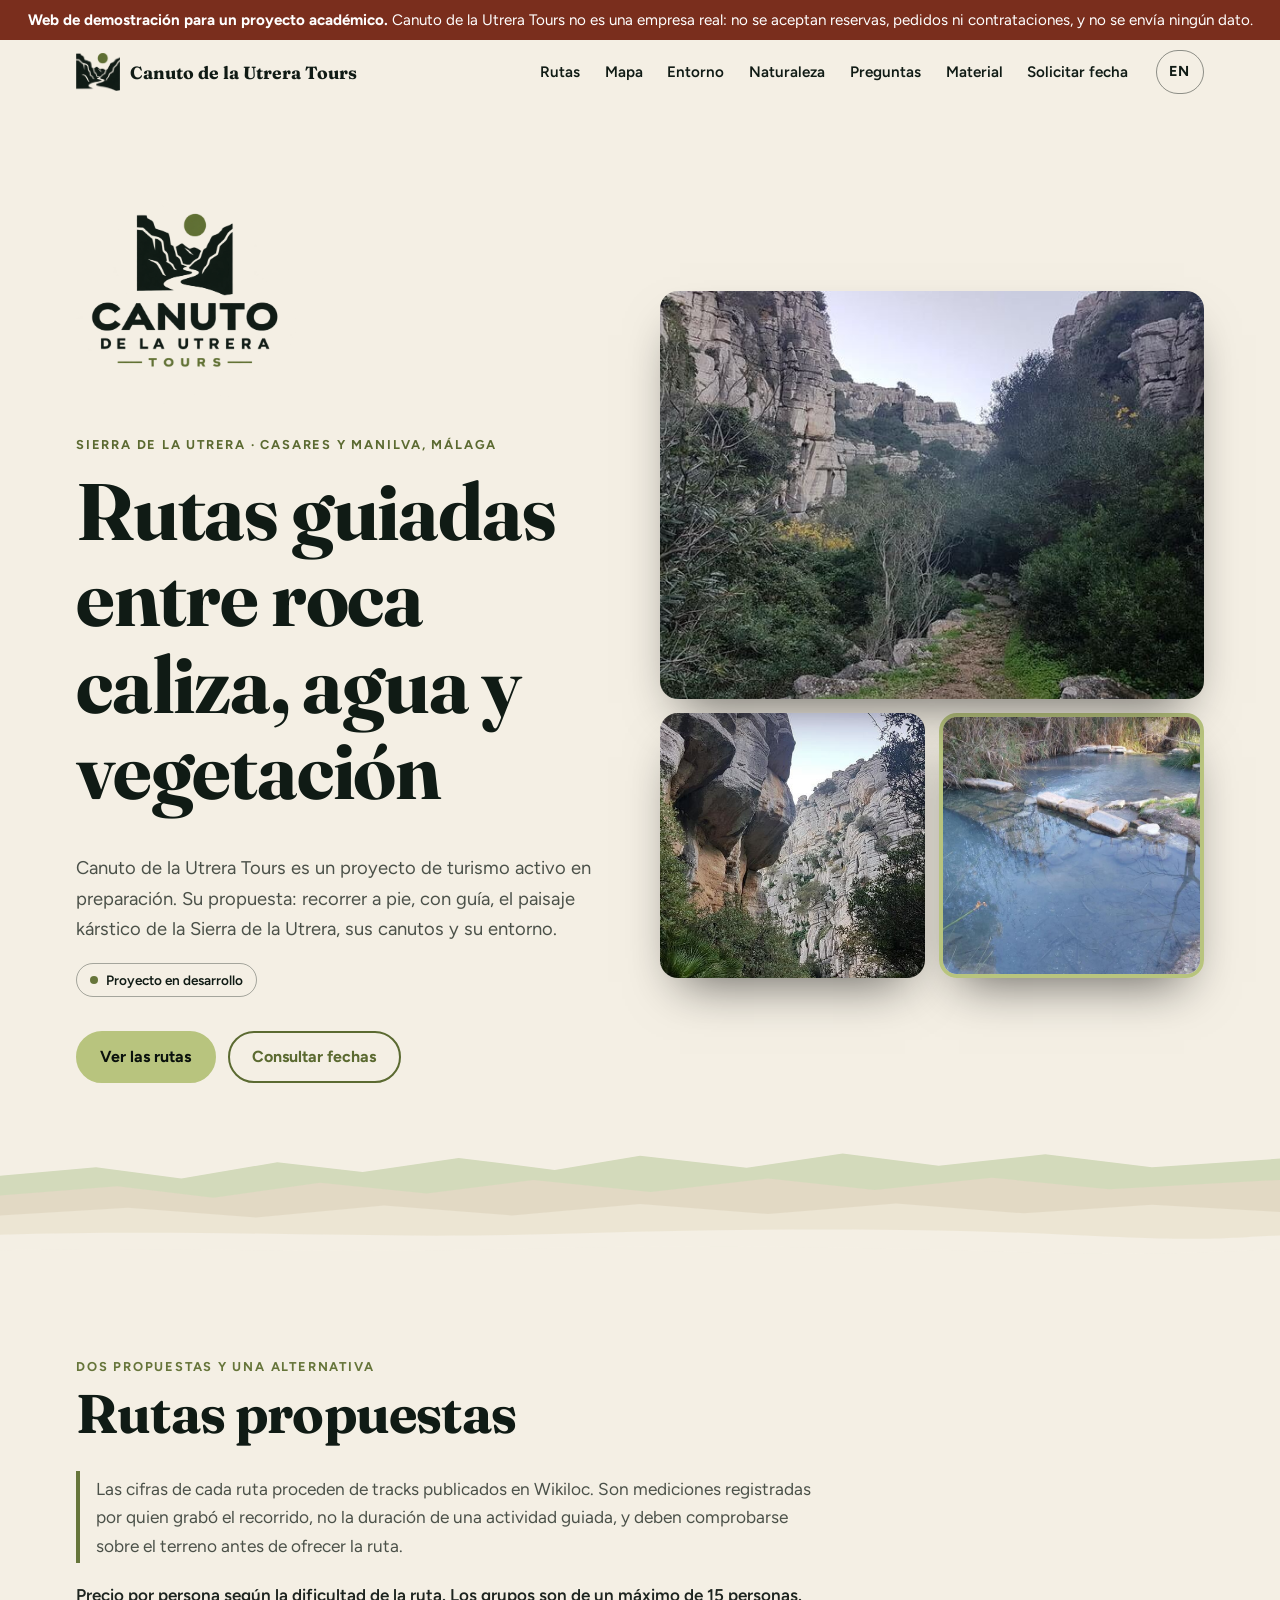
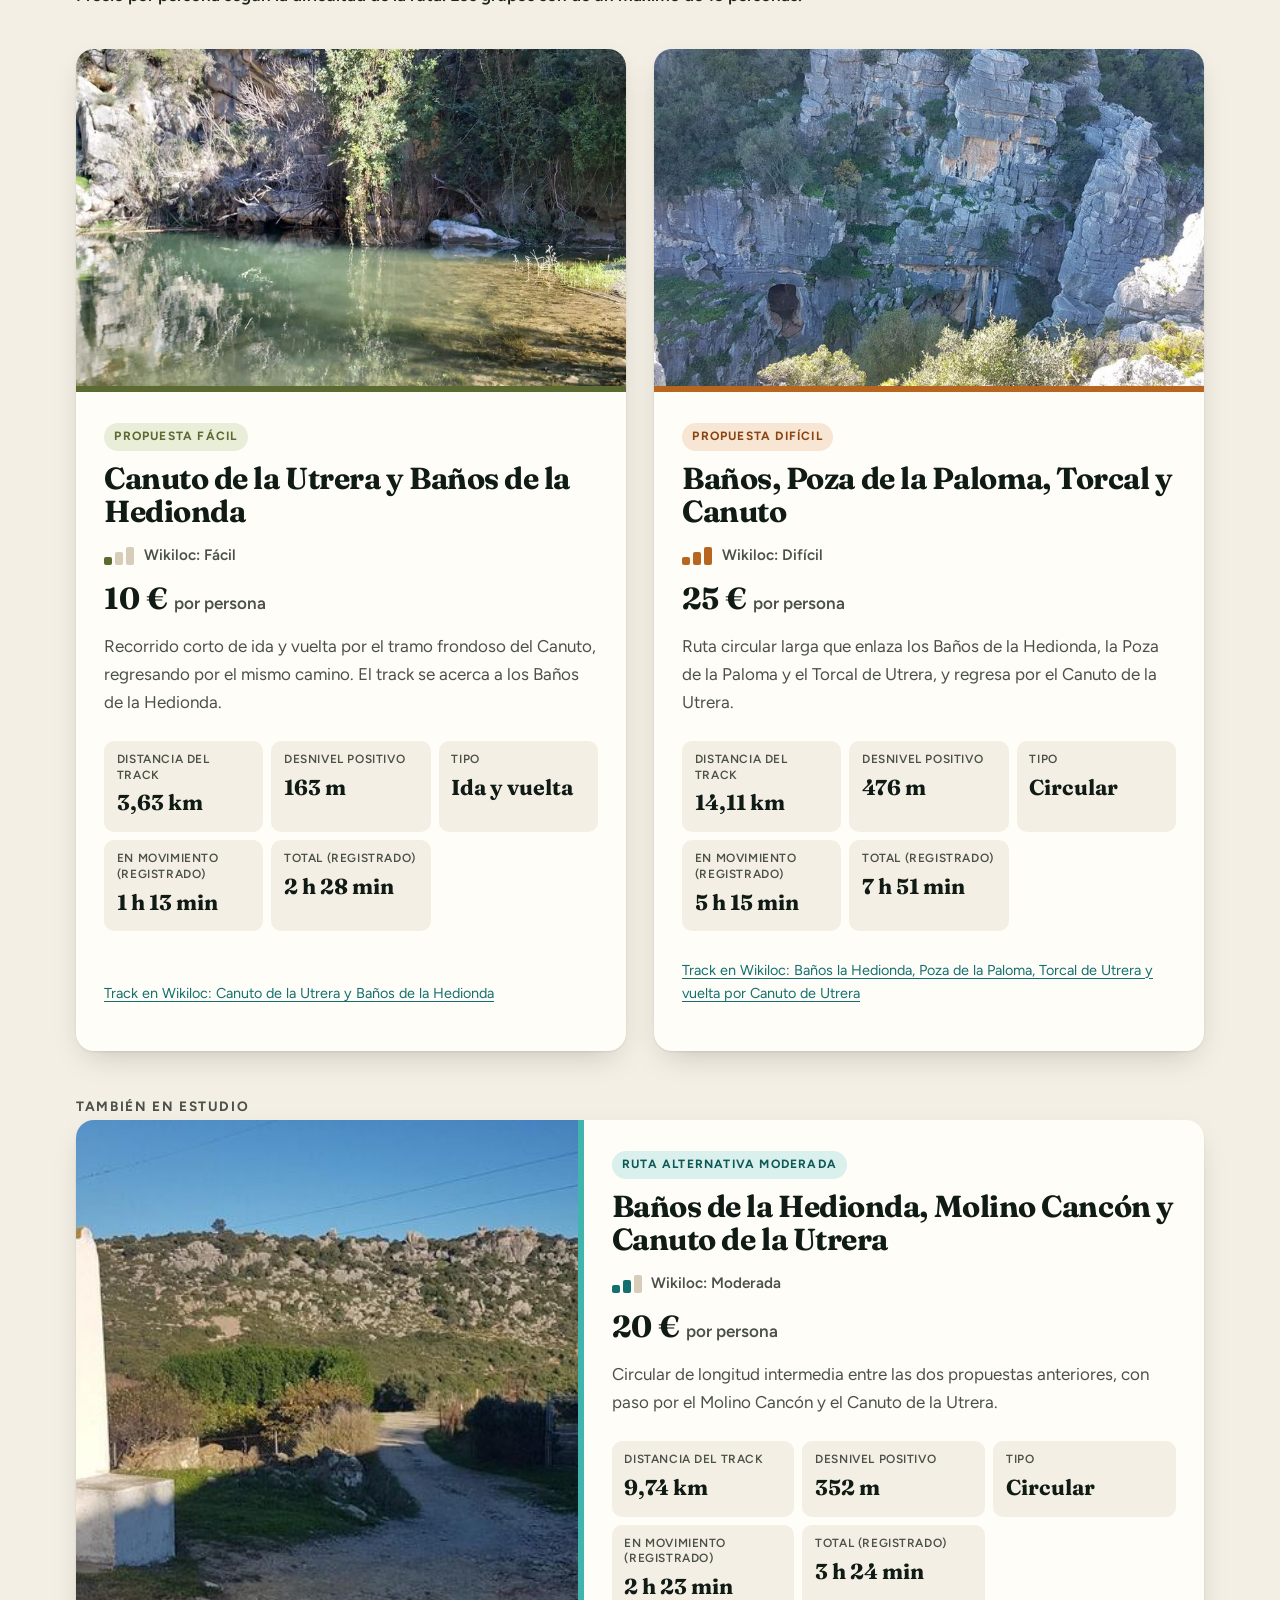
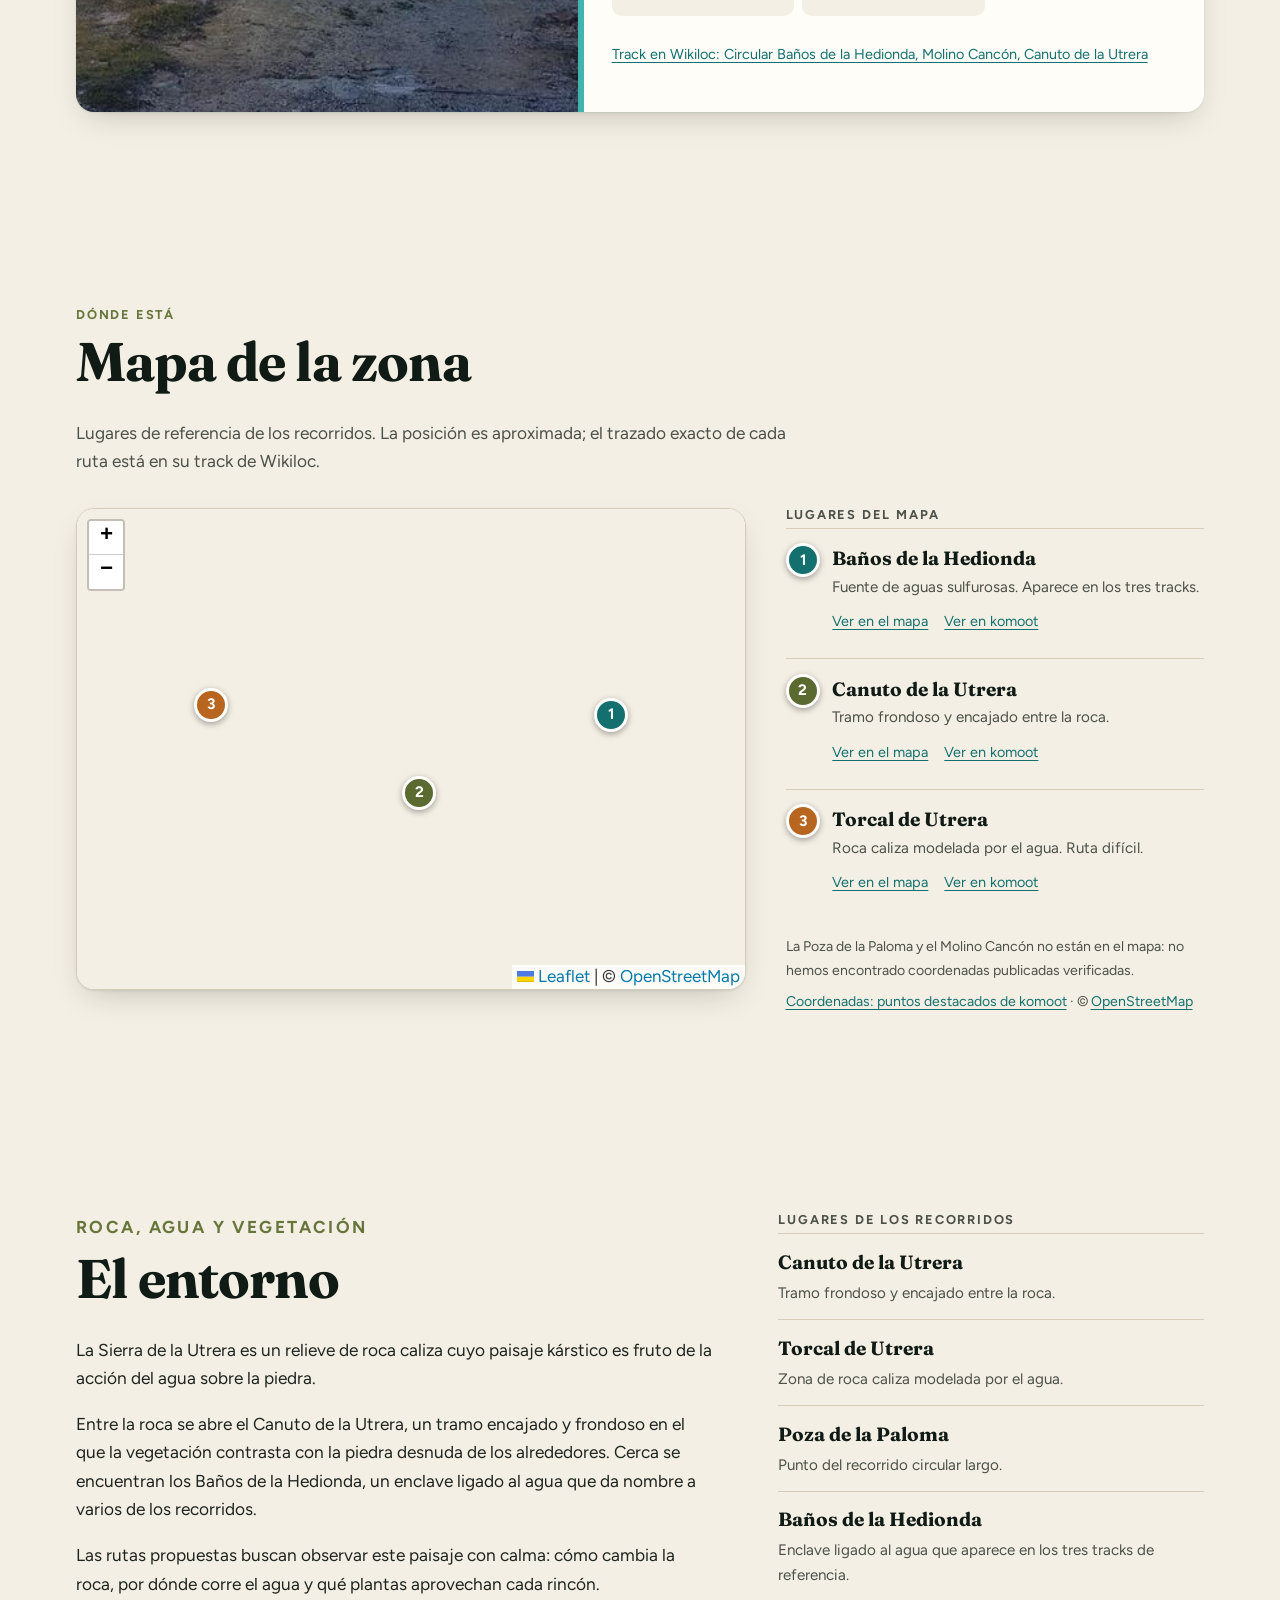
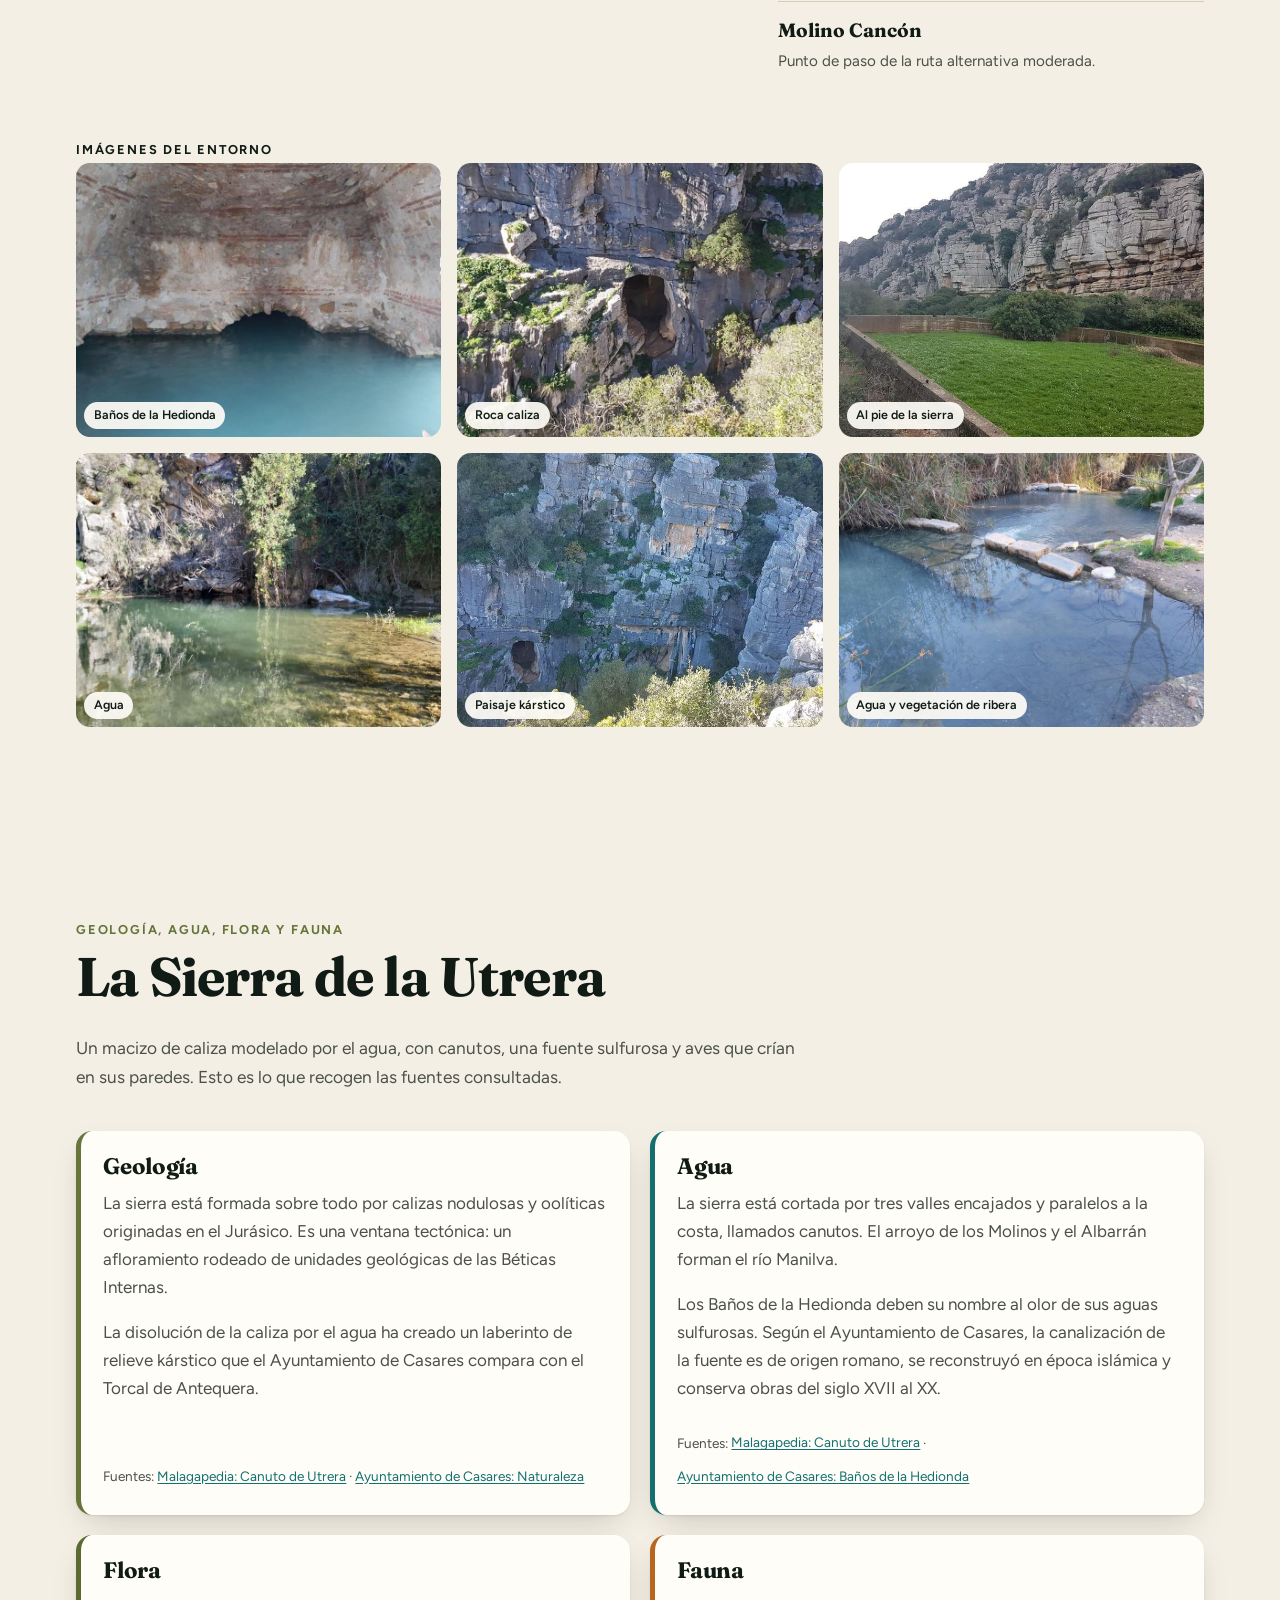
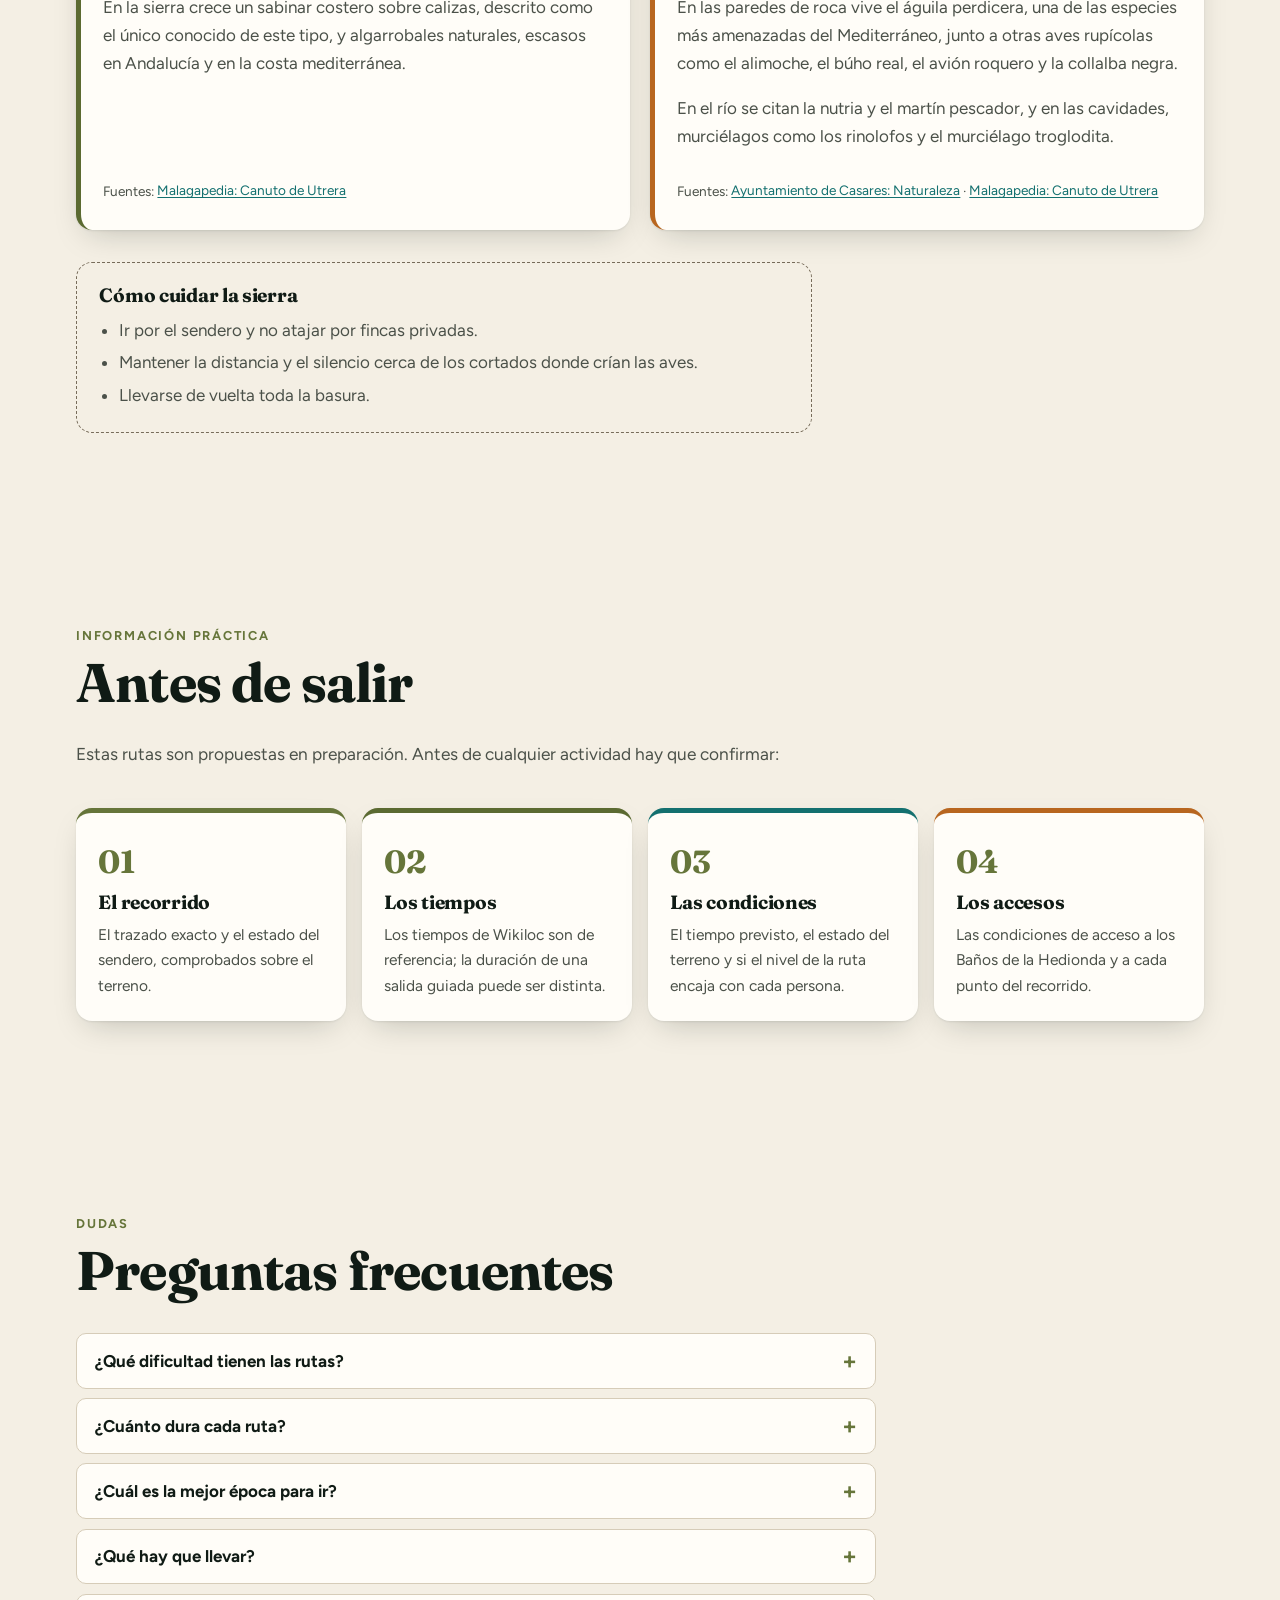
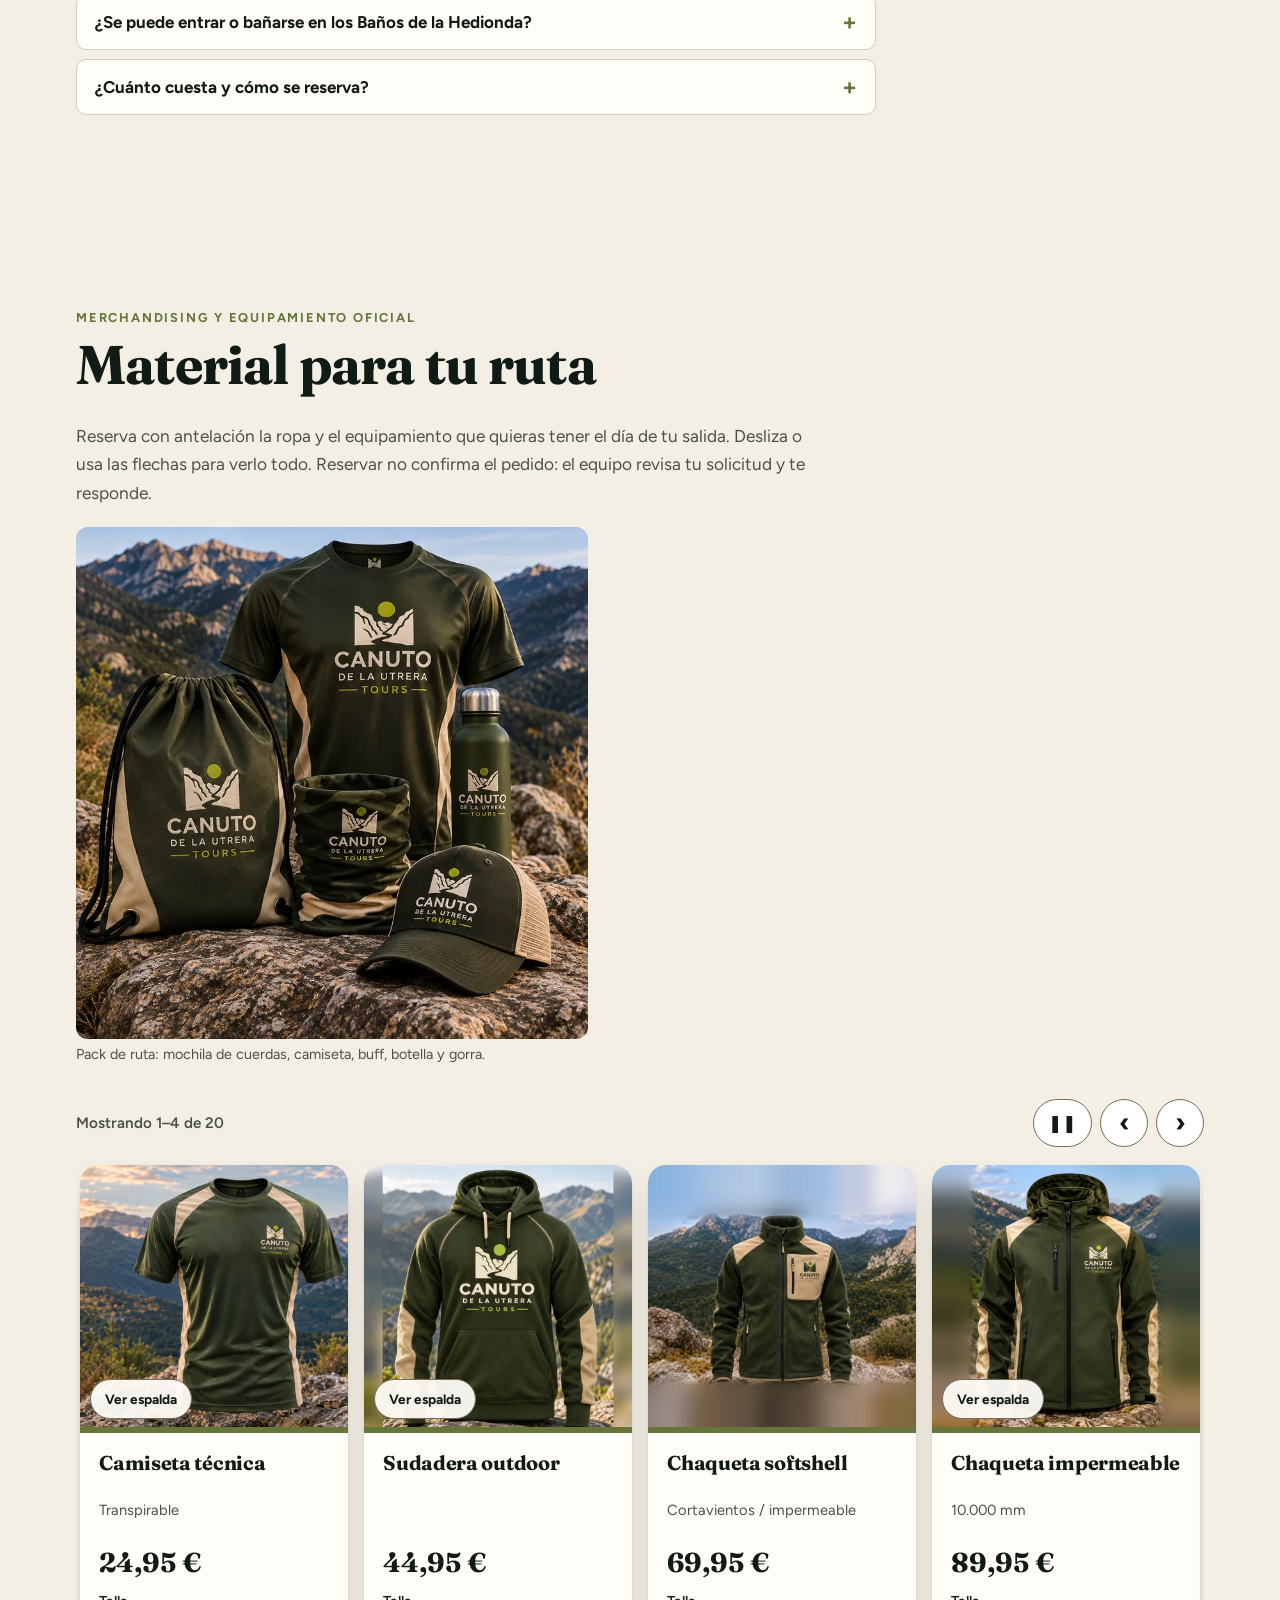
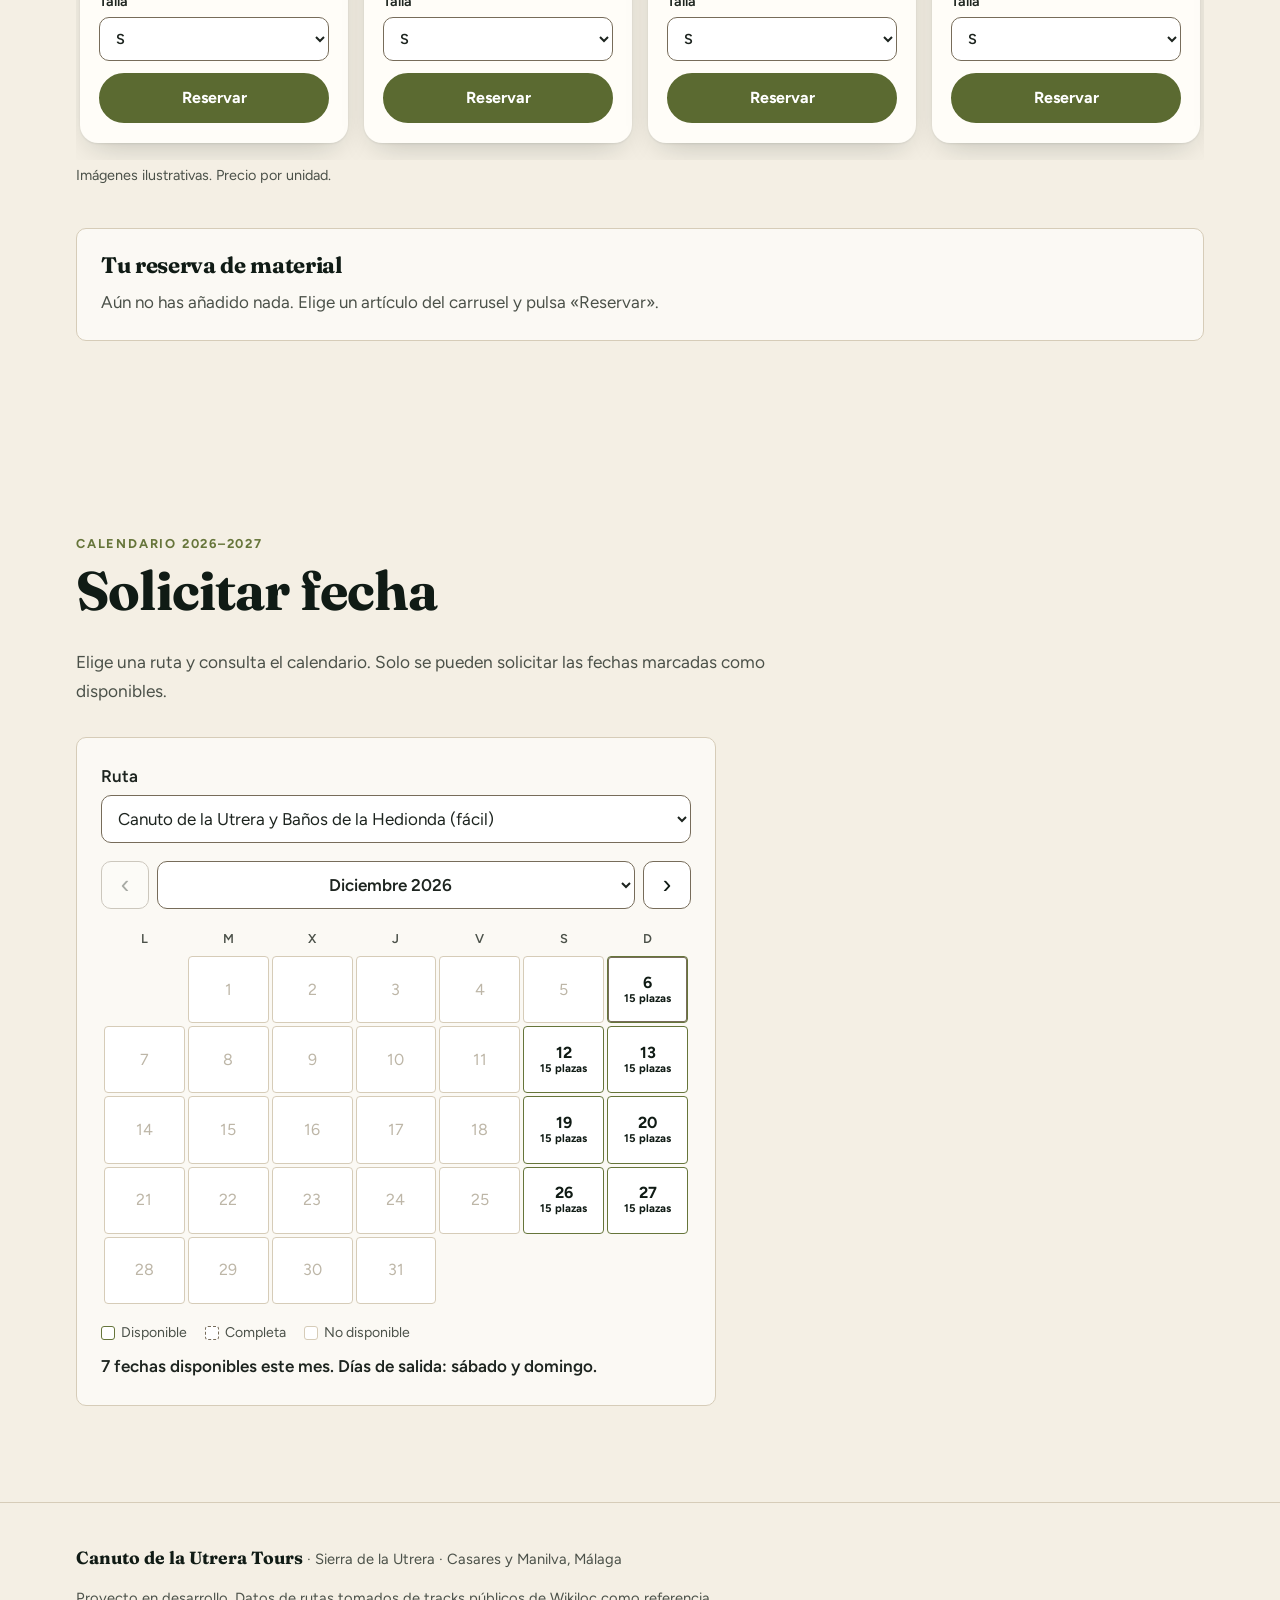
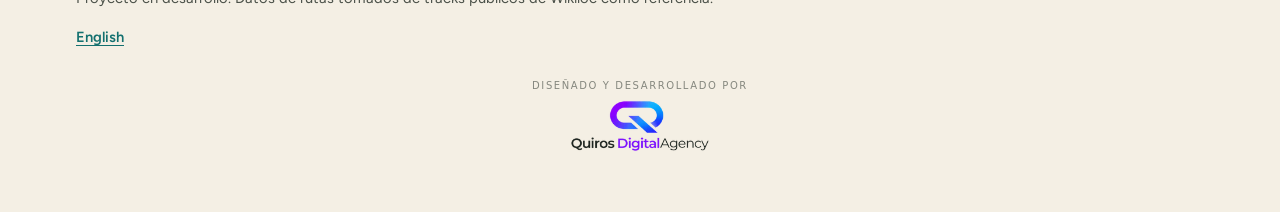
==== commit b304c9f2: "Solo fines de semana como días de salida Co-Authored-By: Claude Opus 5.5 <noreply@anthropic.com> Cla" ====
--- a/index.html
+++ b/index.html
@@ -483,7 +483,7 @@
     <button type="button" class="visor-btn visor-sig" data-visor="sig" aria-label="Foto siguiente"><span aria-hidden="true">›</span></button>
     <button type="button" class="visor-btn visor-cerrar" data-visor="cerrar" aria-label="Cerrar"><span aria-hidden="true">×</span></button>
   </dialog>
-  <script id="datos-reservas" type="application/json">{"idioma":"es","locale":"es-ES","textos":{"diasSalida":"Días de salida: {dias}.","plaza":"plaza","plazas":"plazas","disponible":"disponible","completa":"Completa","noDisponible":"No disponible","sinFechas":"Por ahora no hay fechas abiertas para esta ruta.","sinFechasMes":"No hay fechas disponibles este mes.","irProxima":"Ir a la próxima fecha disponible","fechaMes":"fecha disponible este mes.","fechasMes":"fechas disponibles este mes.","ruta":"Ruta","fecha":"Fecha","plazasLibres":"Plazas libres","enviando":"Enviando…","enviar":"Enviar solicitud","persona":"persona","personas":"personas","errorEnvio":"No se ha podido enviar la solicitud. Revisa tu conexión e inténtalo de nuevo."},"rutas":[{"id":"ruta-facil","nombre":"Canuto de la Utrera y Baños de la Hedionda"},{"id":"ruta-dificil","nombre":"Baños, Poza de la Paloma, Torcal y Canuto"},{"id":"ruta-moderada","nombre":"Baños de la Hedionda, Molino Cancón y Canuto de la Utrera"}],"calendario":{"desde":2026,"hasta":2027},"diasSemana":[],"disponibilidad":[],"envio":{"endpoint":null},"privacidad":{"url":null}}</script>
+  <script id="datos-reservas" type="application/json">{"idioma":"es","locale":"es-ES","textos":{"diasSalida":"Días de salida: {dias}.","plaza":"plaza","plazas":"plazas","disponible":"disponible","completa":"Completa","noDisponible":"No disponible","sinFechas":"Por ahora no hay fechas abiertas para esta ruta.","sinFechasMes":"No hay fechas disponibles este mes.","irProxima":"Ir a la próxima fecha disponible","fechaMes":"fecha disponible este mes.","fechasMes":"fechas disponibles este mes.","ruta":"Ruta","fecha":"Fecha","plazasLibres":"Plazas libres","enviando":"Enviando…","enviar":"Enviar solicitud","persona":"persona","personas":"personas","errorEnvio":"No se ha podido enviar la solicitud. Revisa tu conexión e inténtalo de nuevo."},"rutas":[{"id":"ruta-facil","nombre":"Canuto de la Utrera y Baños de la Hedionda"},{"id":"ruta-dificil","nombre":"Baños, Poza de la Paloma, Torcal y Canuto"},{"id":"ruta-moderada","nombre":"Baños de la Hedionda, Molino Cancón y Canuto de la Utrera"}],"calendario":{"desde":2026,"hasta":2027},"diasSemana":[6,0],"disponibilidad":[],"envio":{"endpoint":null},"privacidad":{"url":null}}</script>
   <script id="datos-material" type="application/json">{"idioma":"es","locale":"es-ES","textos":{"noDisponible":"no disponible","diasSalida":"Días de salida: {dias}.","fechaElegida":"Fecha elegida: {fecha}.","sinFecha":"Elige un día en el calendario.","mostrando":"Mostrando {a}–{b} de {n}","anadido":"{nombre} añadido a tu reserva","quitado":"{nombre} quitado de tu reserva","pausar":"Pausar el carrusel","reanudar":"Reanudar el carrusel","verReserva":"Ver mi reserva ({n})","mas":"Añadir una unidad de","menos":"Quitar una unidad de","quitar":"Quitar","quitarDe":"Quitar de la reserva:","cantidad":"Cantidad","sinMaterial":"Añade al menos un artículo a tu reserva.","enviando":"Enviando…","enviar":"Enviar reserva","errorEnvio":"No se ha podido enviar la reserva. Revisa tu conexión e inténtalo de nuevo.","exito":"{n} {u} para la ruta «{ruta}», el {fecha}.","unidad":"unidad","unidades":"unidades","anadir":"Reservar"}}</script>
   <script id="datos-app" type="application/json">{"de":"de","offline":"Sin conexión: el mapa necesita internet para cargar. Los lugares de referencia están en la lista."}</script>
   <script src="reservas-validacion.js" defer></script>
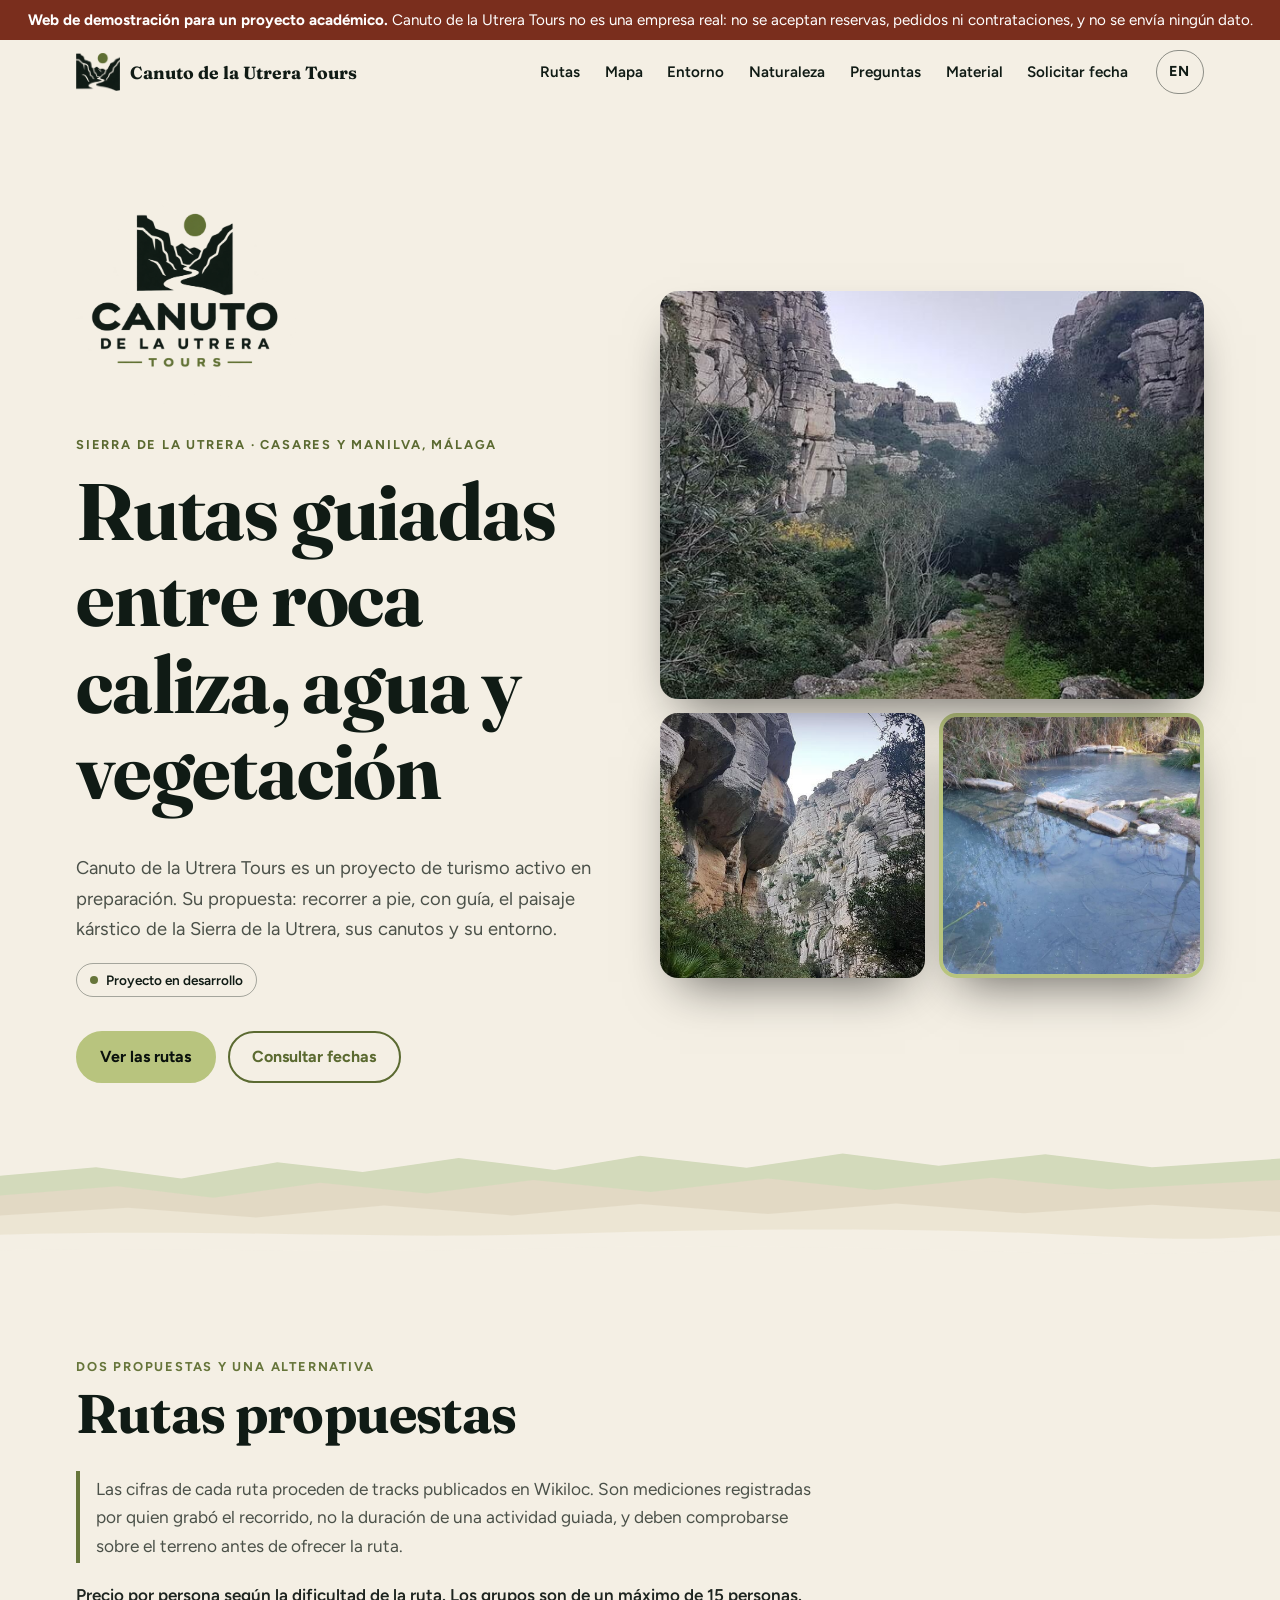
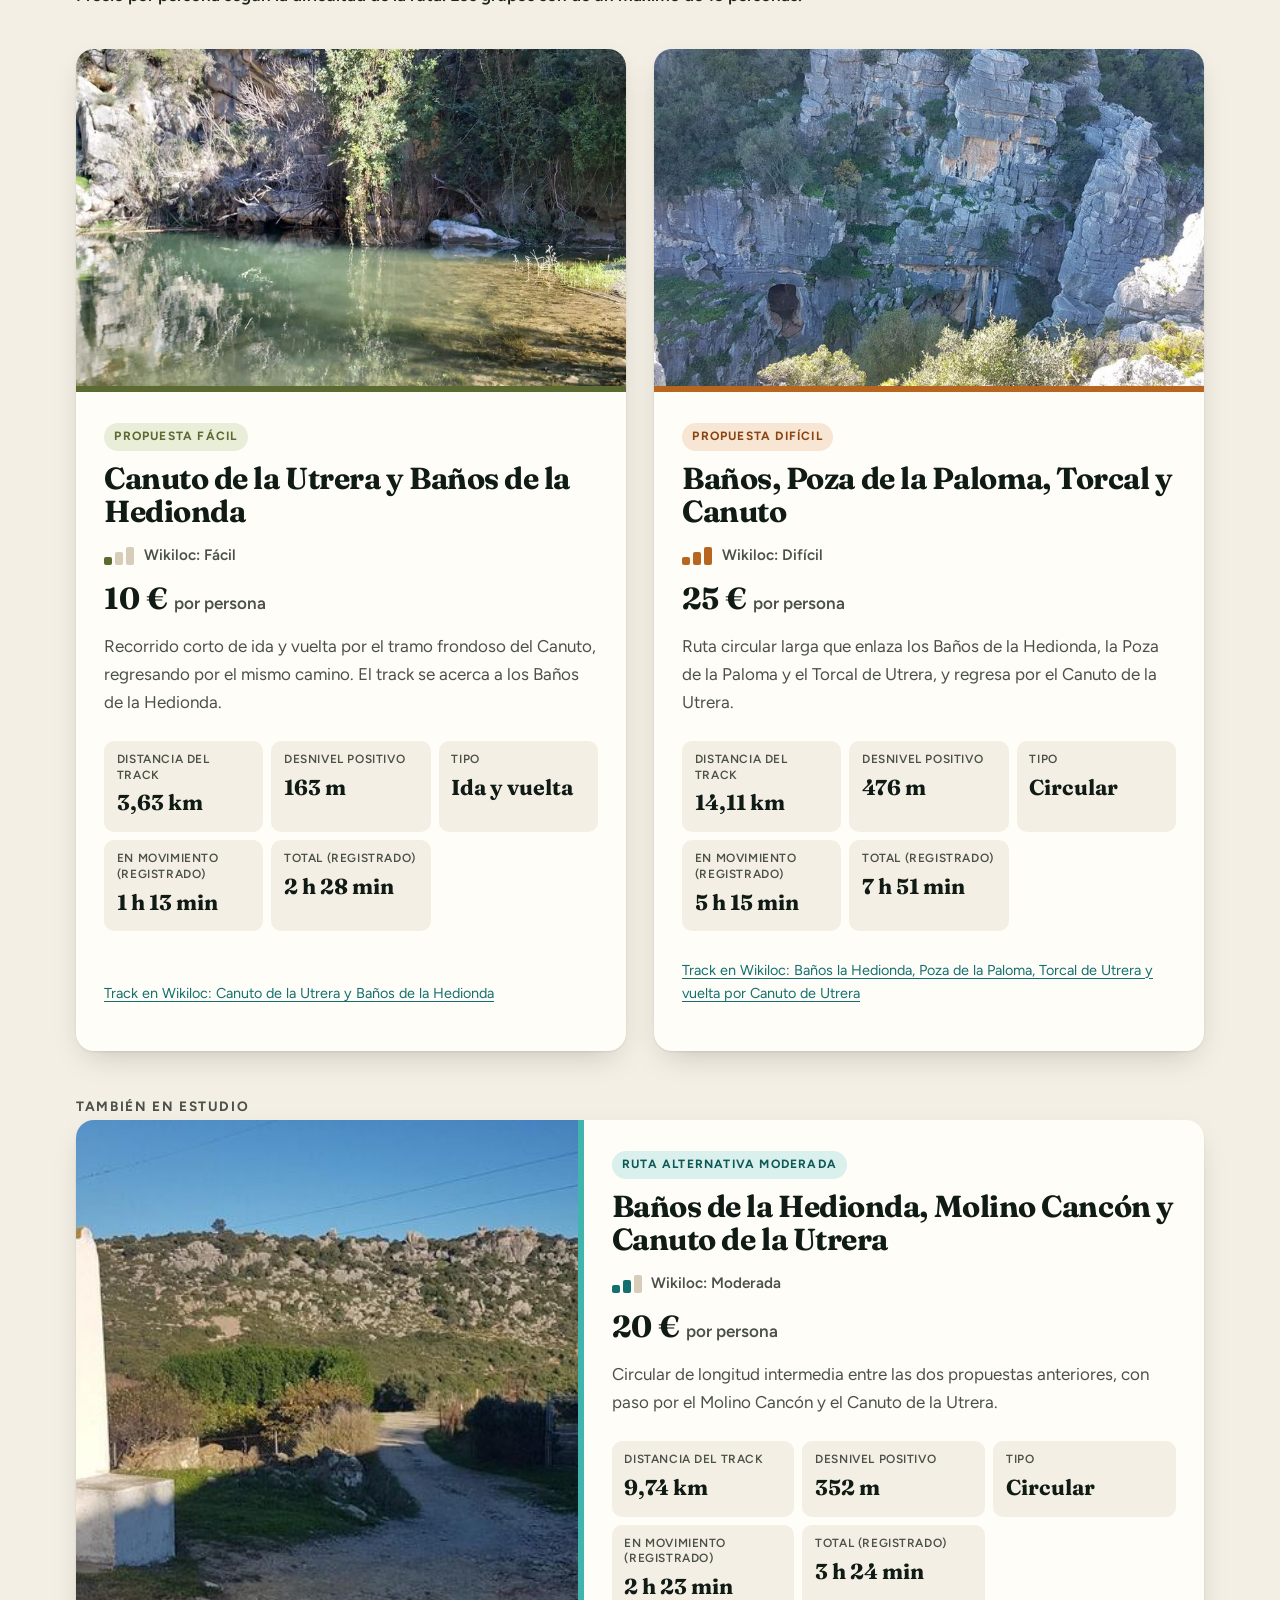
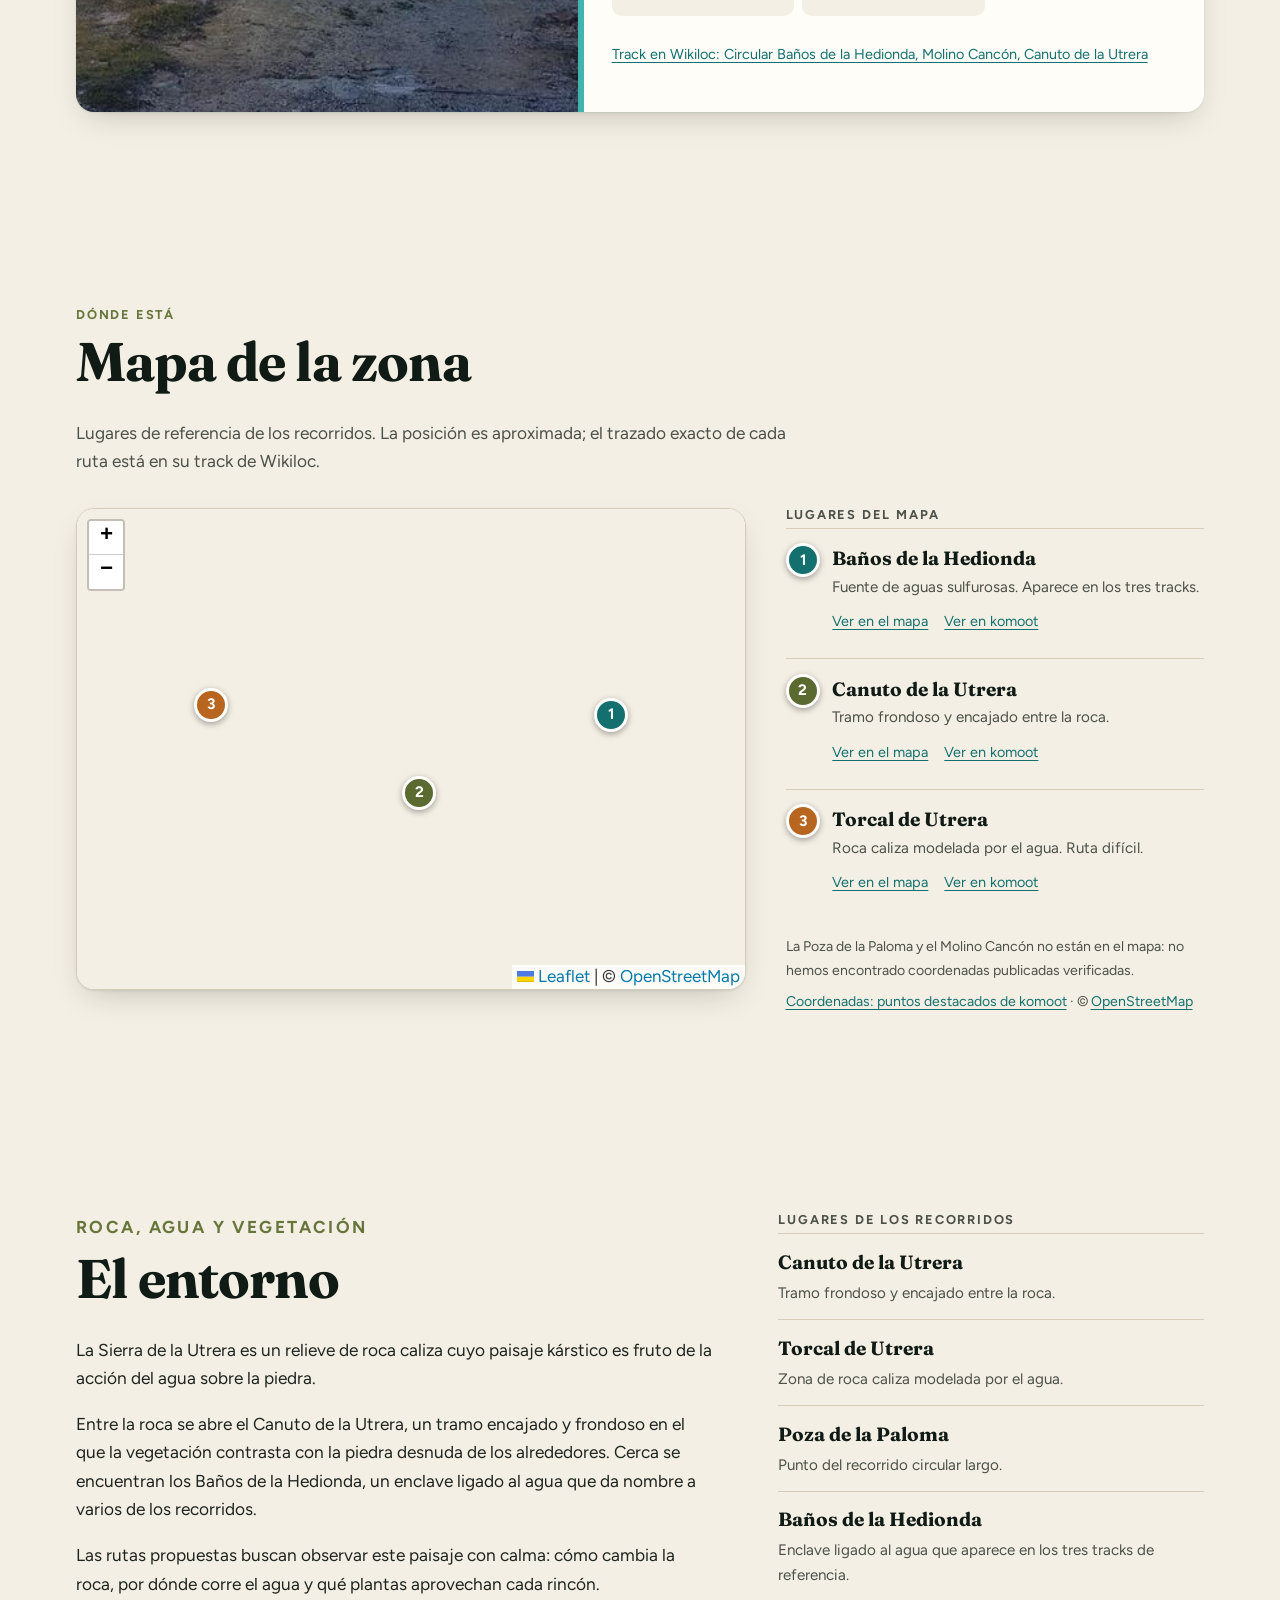
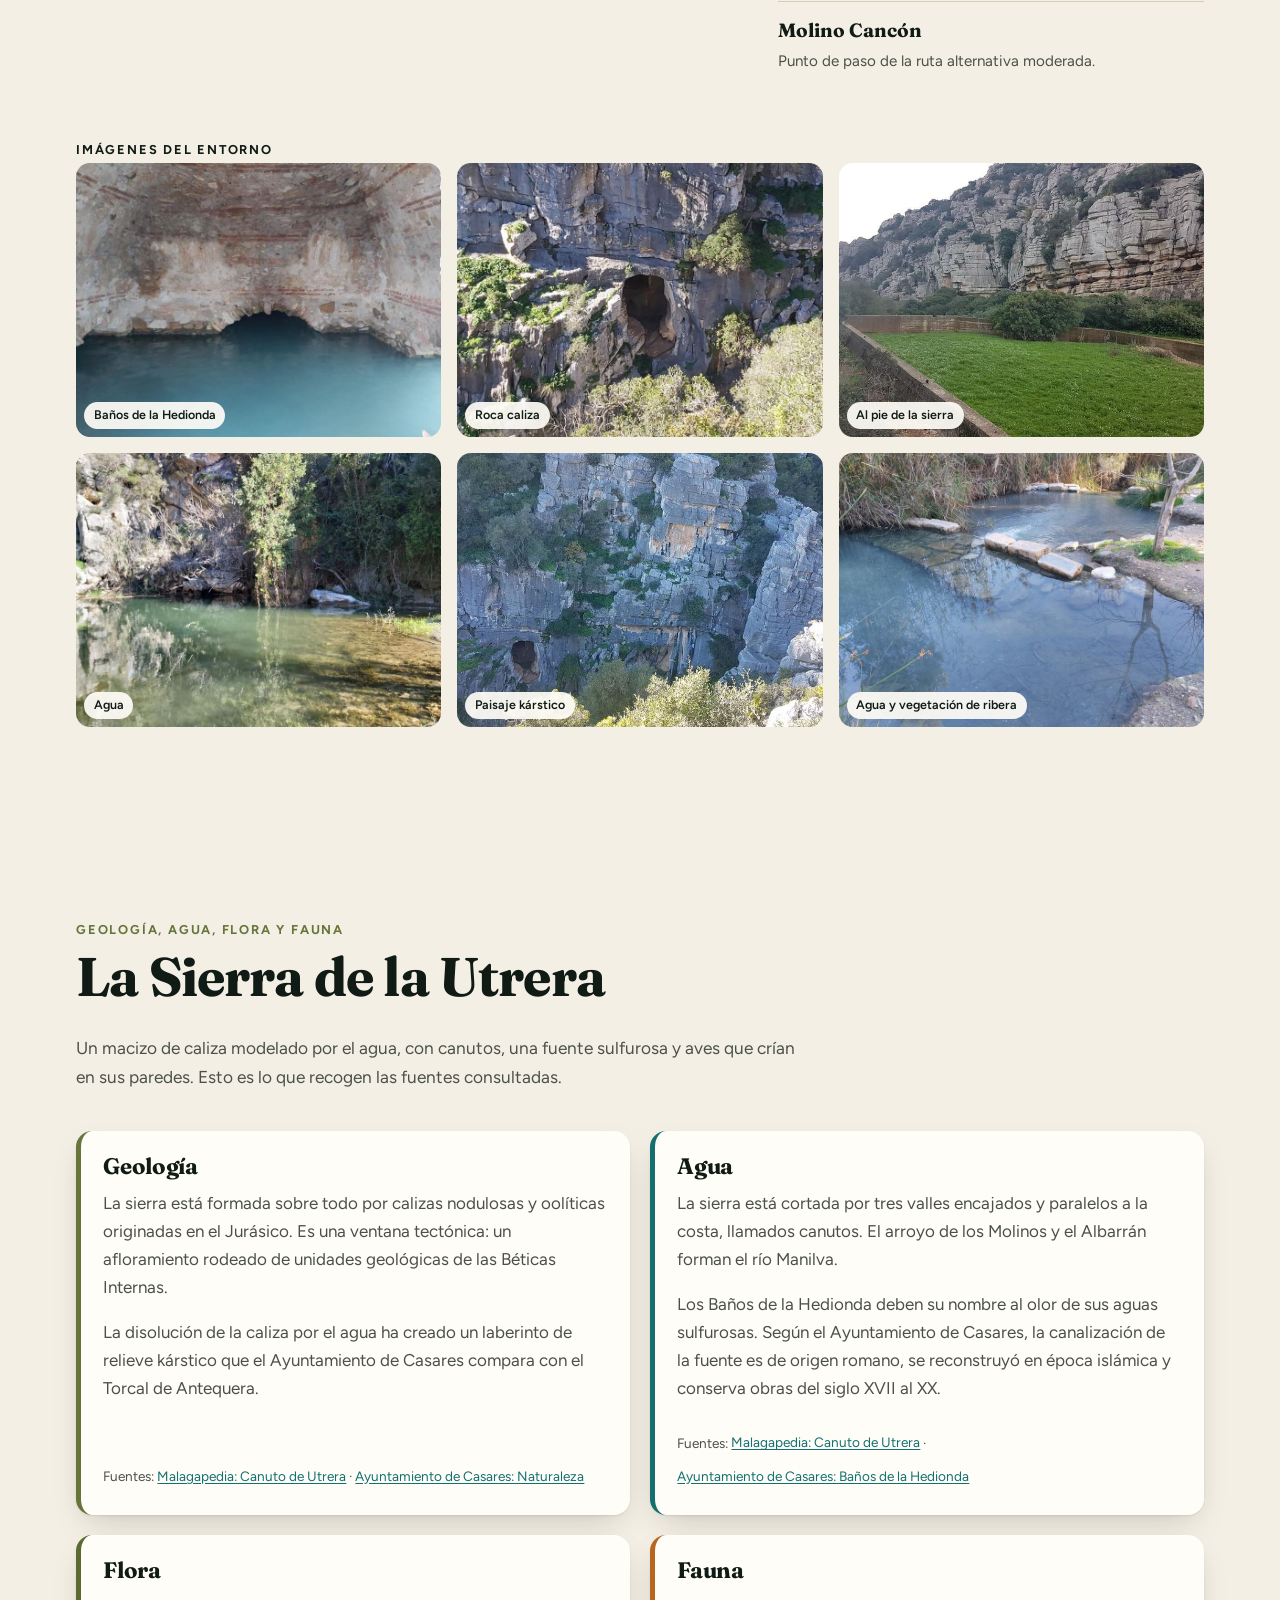
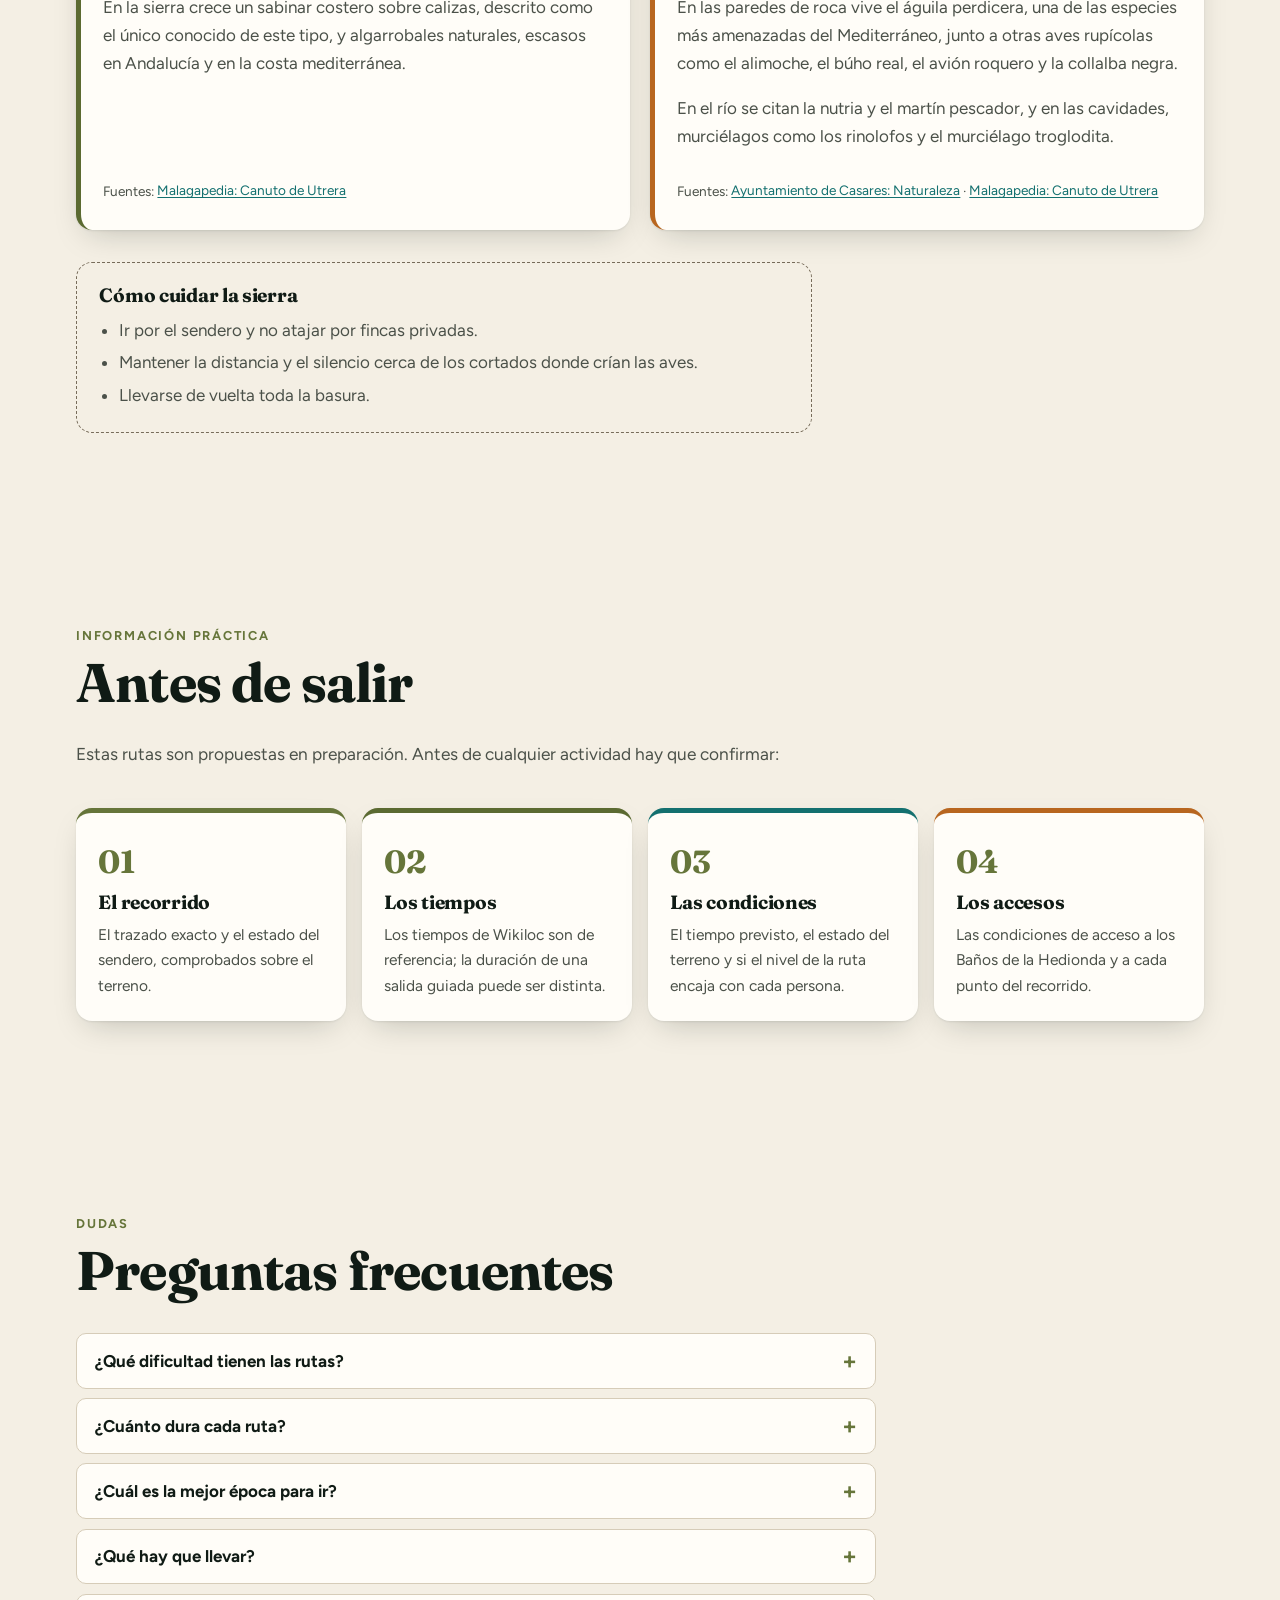
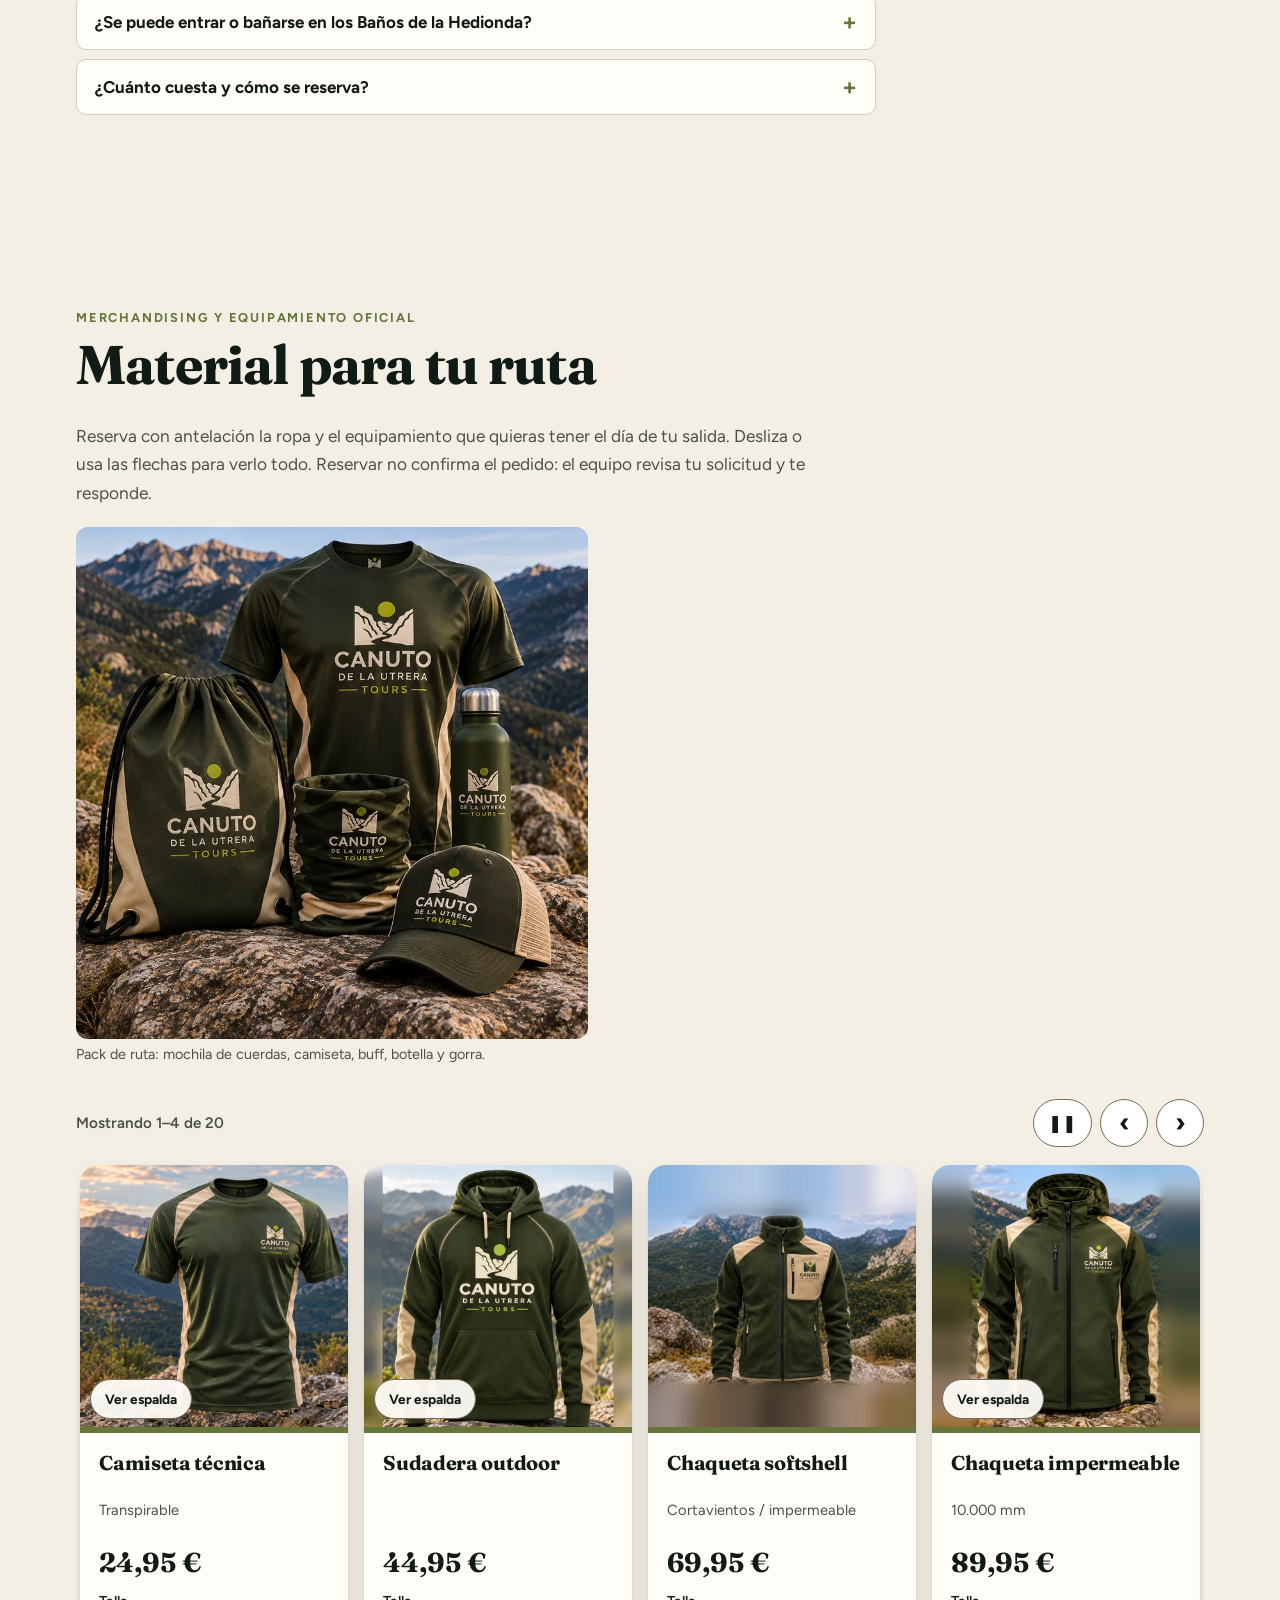
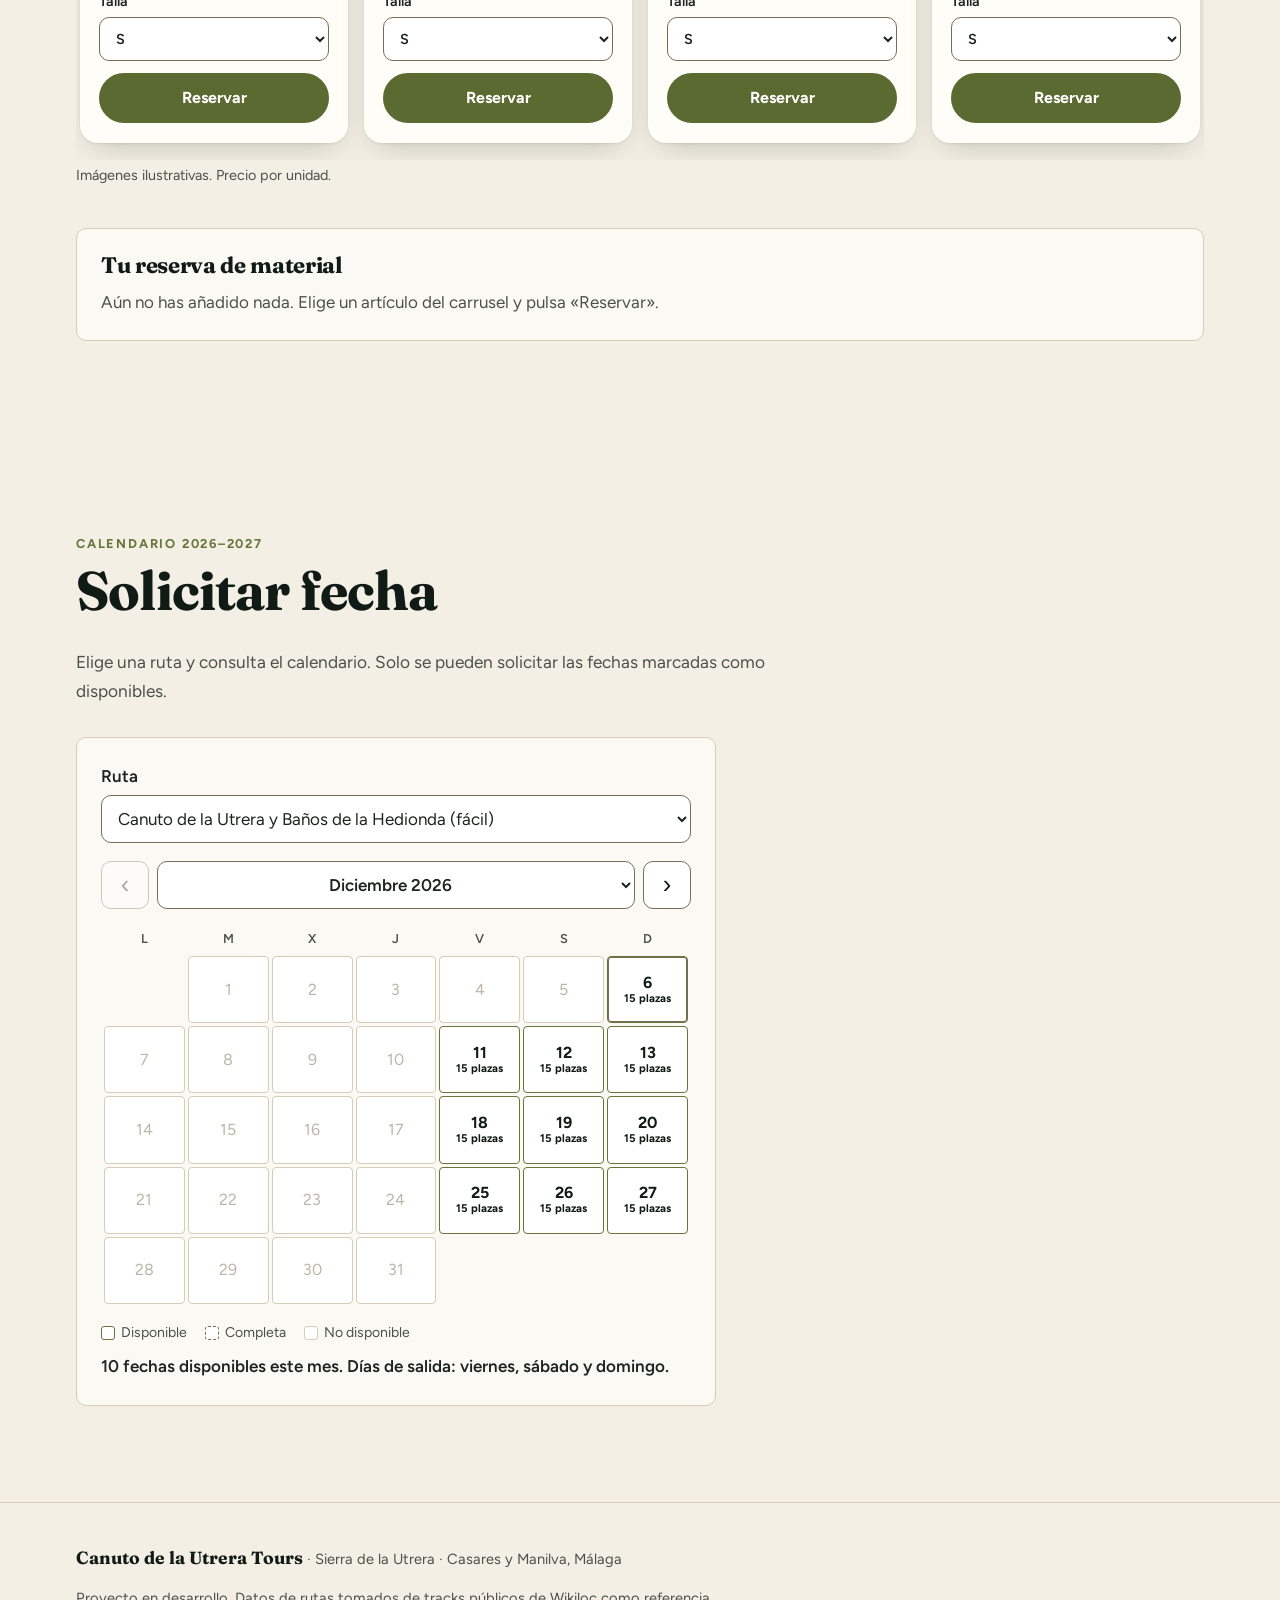
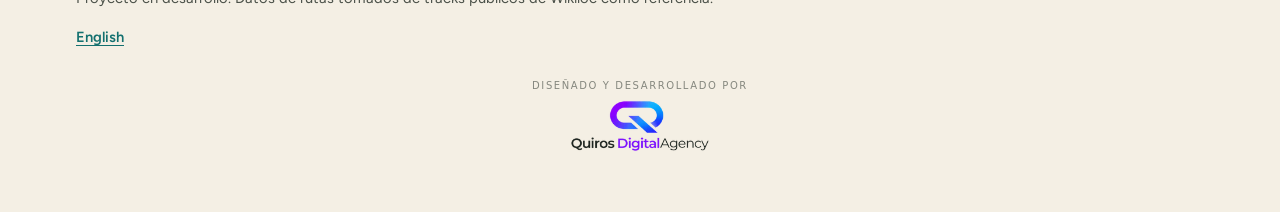
==== commit ecedce9a: "Días de salida: viernes, sábado y domingo Co-Authored-By: Claude Opus 5.5 <noreply@anthropic.com> Cl" ====
--- a/index.html
+++ b/index.html
@@ -483,7 +483,7 @@
     <button type="button" class="visor-btn visor-sig" data-visor="sig" aria-label="Foto siguiente"><span aria-hidden="true">›</span></button>
     <button type="button" class="visor-btn visor-cerrar" data-visor="cerrar" aria-label="Cerrar"><span aria-hidden="true">×</span></button>
   </dialog>
-  <script id="datos-reservas" type="application/json">{"idioma":"es","locale":"es-ES","textos":{"diasSalida":"Días de salida: {dias}.","plaza":"plaza","plazas":"plazas","disponible":"disponible","completa":"Completa","noDisponible":"No disponible","sinFechas":"Por ahora no hay fechas abiertas para esta ruta.","sinFechasMes":"No hay fechas disponibles este mes.","irProxima":"Ir a la próxima fecha disponible","fechaMes":"fecha disponible este mes.","fechasMes":"fechas disponibles este mes.","ruta":"Ruta","fecha":"Fecha","plazasLibres":"Plazas libres","enviando":"Enviando…","enviar":"Enviar solicitud","persona":"persona","personas":"personas","errorEnvio":"No se ha podido enviar la solicitud. Revisa tu conexión e inténtalo de nuevo."},"rutas":[{"id":"ruta-facil","nombre":"Canuto de la Utrera y Baños de la Hedionda"},{"id":"ruta-dificil","nombre":"Baños, Poza de la Paloma, Torcal y Canuto"},{"id":"ruta-moderada","nombre":"Baños de la Hedionda, Molino Cancón y Canuto de la Utrera"}],"calendario":{"desde":2026,"hasta":2027},"diasSemana":[6,0],"disponibilidad":[],"envio":{"endpoint":null},"privacidad":{"url":null}}</script>
+  <script id="datos-reservas" type="application/json">{"idioma":"es","locale":"es-ES","textos":{"diasSalida":"Días de salida: {dias}.","plaza":"plaza","plazas":"plazas","disponible":"disponible","completa":"Completa","noDisponible":"No disponible","sinFechas":"Por ahora no hay fechas abiertas para esta ruta.","sinFechasMes":"No hay fechas disponibles este mes.","irProxima":"Ir a la próxima fecha disponible","fechaMes":"fecha disponible este mes.","fechasMes":"fechas disponibles este mes.","ruta":"Ruta","fecha":"Fecha","plazasLibres":"Plazas libres","enviando":"Enviando…","enviar":"Enviar solicitud","persona":"persona","personas":"personas","errorEnvio":"No se ha podido enviar la solicitud. Revisa tu conexión e inténtalo de nuevo."},"rutas":[{"id":"ruta-facil","nombre":"Canuto de la Utrera y Baños de la Hedionda"},{"id":"ruta-dificil","nombre":"Baños, Poza de la Paloma, Torcal y Canuto"},{"id":"ruta-moderada","nombre":"Baños de la Hedionda, Molino Cancón y Canuto de la Utrera"}],"calendario":{"desde":2026,"hasta":2027},"diasSemana":[5,6,0],"disponibilidad":[],"envio":{"endpoint":null},"privacidad":{"url":null}}</script>
   <script id="datos-material" type="application/json">{"idioma":"es","locale":"es-ES","textos":{"noDisponible":"no disponible","diasSalida":"Días de salida: {dias}.","fechaElegida":"Fecha elegida: {fecha}.","sinFecha":"Elige un día en el calendario.","mostrando":"Mostrando {a}–{b} de {n}","anadido":"{nombre} añadido a tu reserva","quitado":"{nombre} quitado de tu reserva","pausar":"Pausar el carrusel","reanudar":"Reanudar el carrusel","verReserva":"Ver mi reserva ({n})","mas":"Añadir una unidad de","menos":"Quitar una unidad de","quitar":"Quitar","quitarDe":"Quitar de la reserva:","cantidad":"Cantidad","sinMaterial":"Añade al menos un artículo a tu reserva.","enviando":"Enviando…","enviar":"Enviar reserva","errorEnvio":"No se ha podido enviar la reserva. Revisa tu conexión e inténtalo de nuevo.","exito":"{n} {u} para la ruta «{ruta}», el {fecha}.","unidad":"unidad","unidades":"unidades","anadir":"Reservar"}}</script>
   <script id="datos-app" type="application/json">{"de":"de","offline":"Sin conexión: el mapa necesita internet para cargar. Los lugares de referencia están en la lista."}</script>
   <script src="reservas-validacion.js" defer></script>
